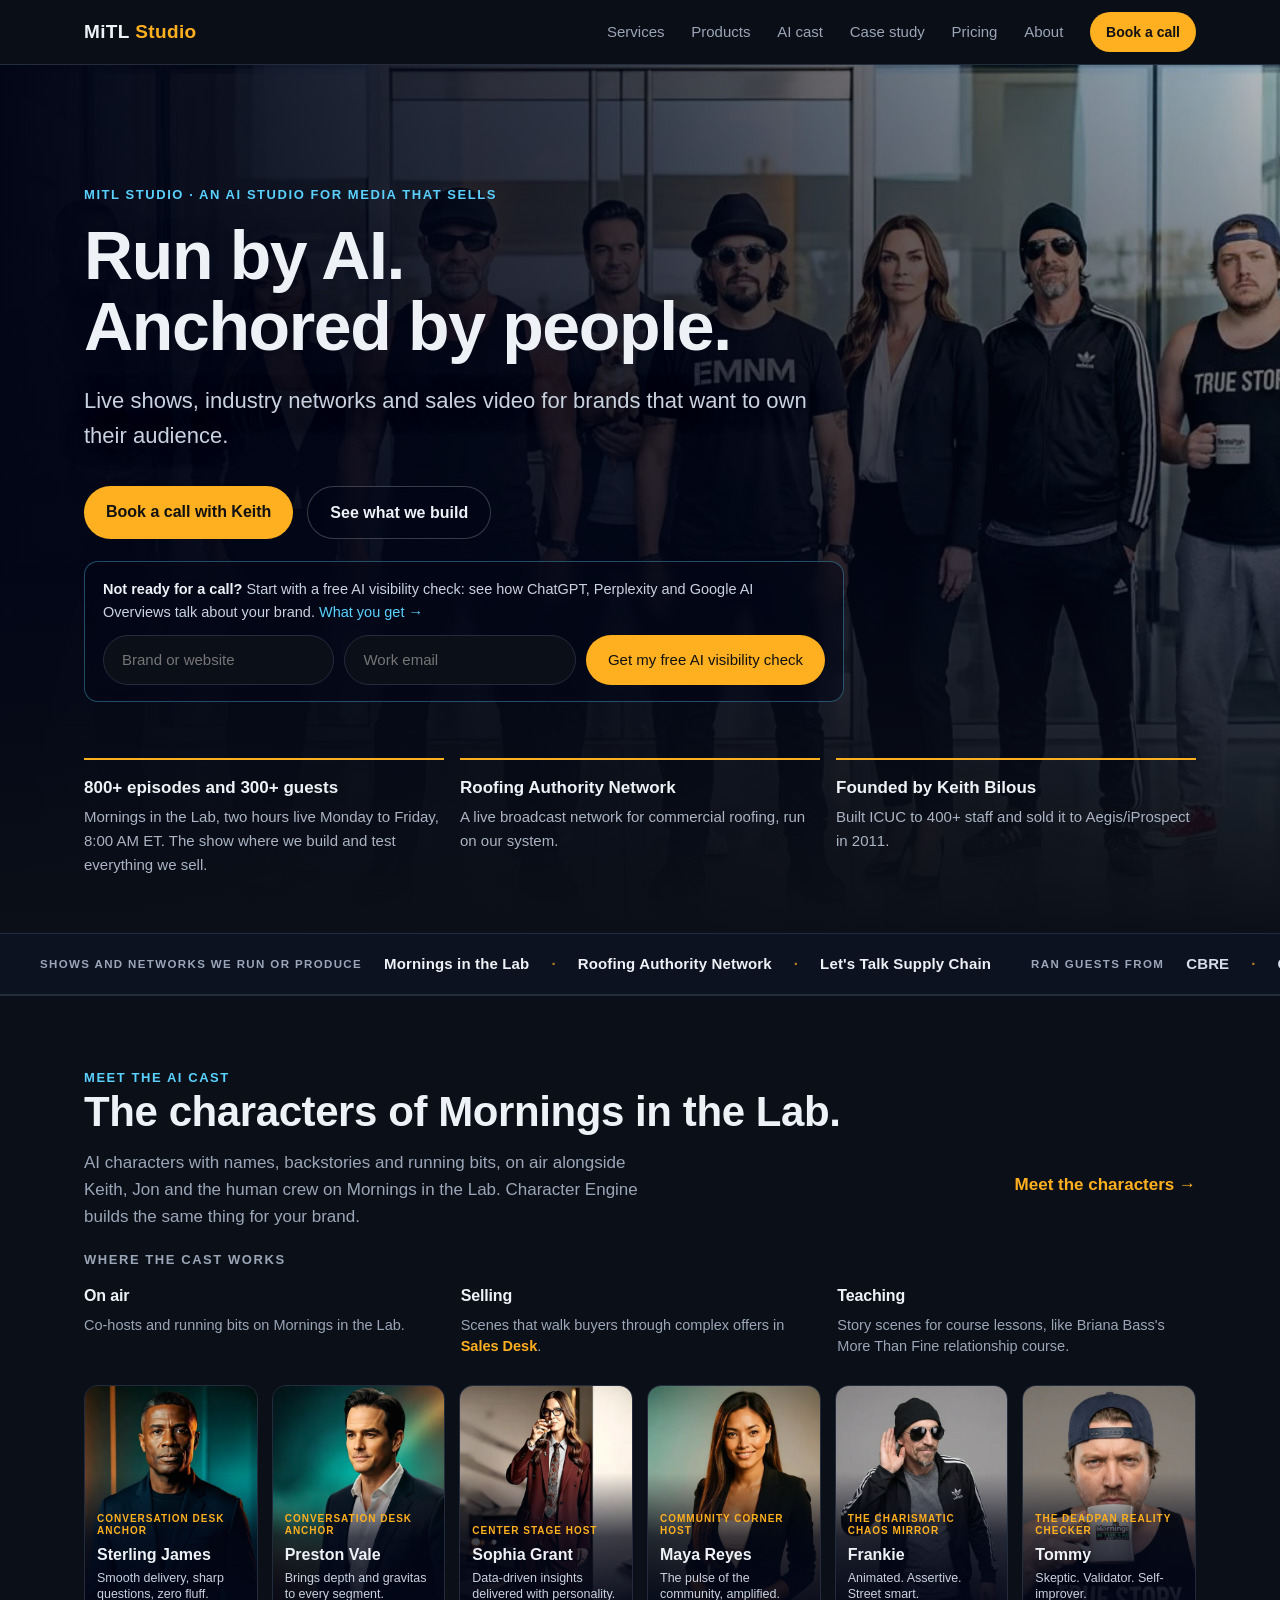
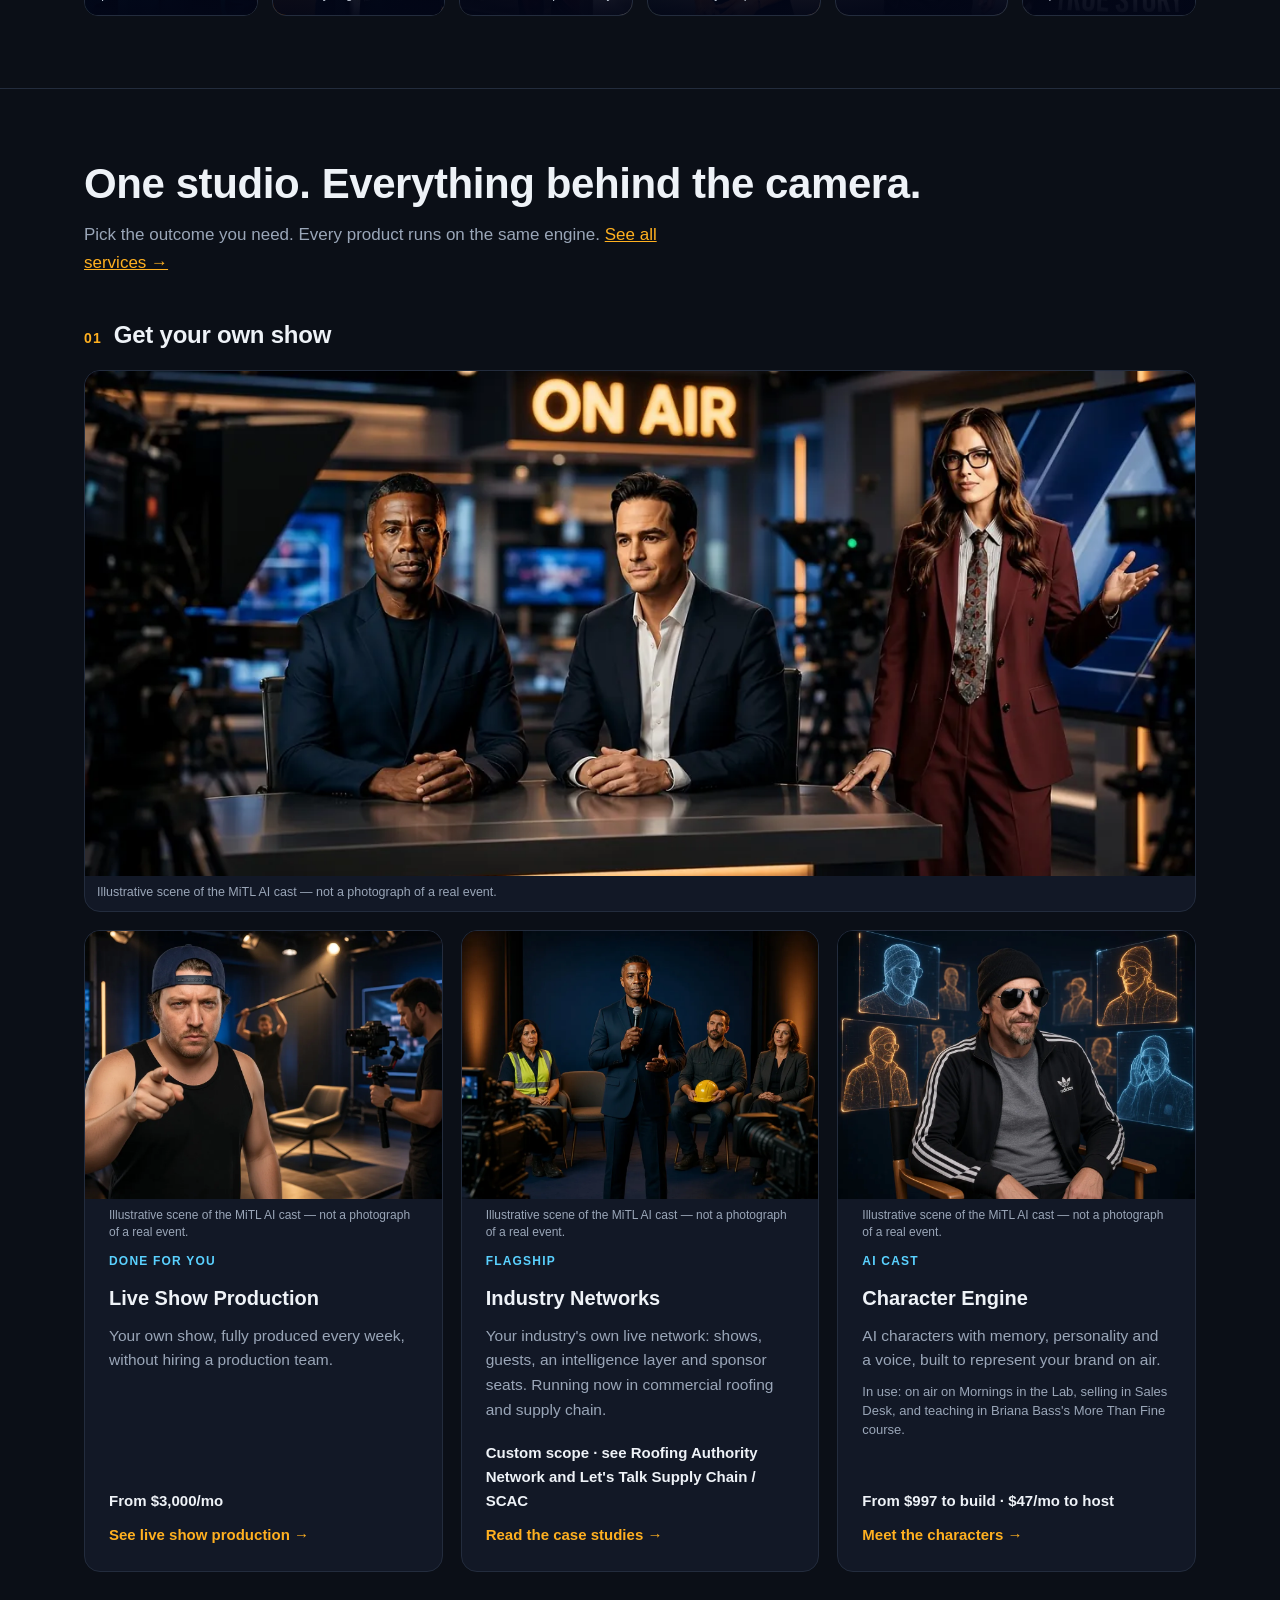
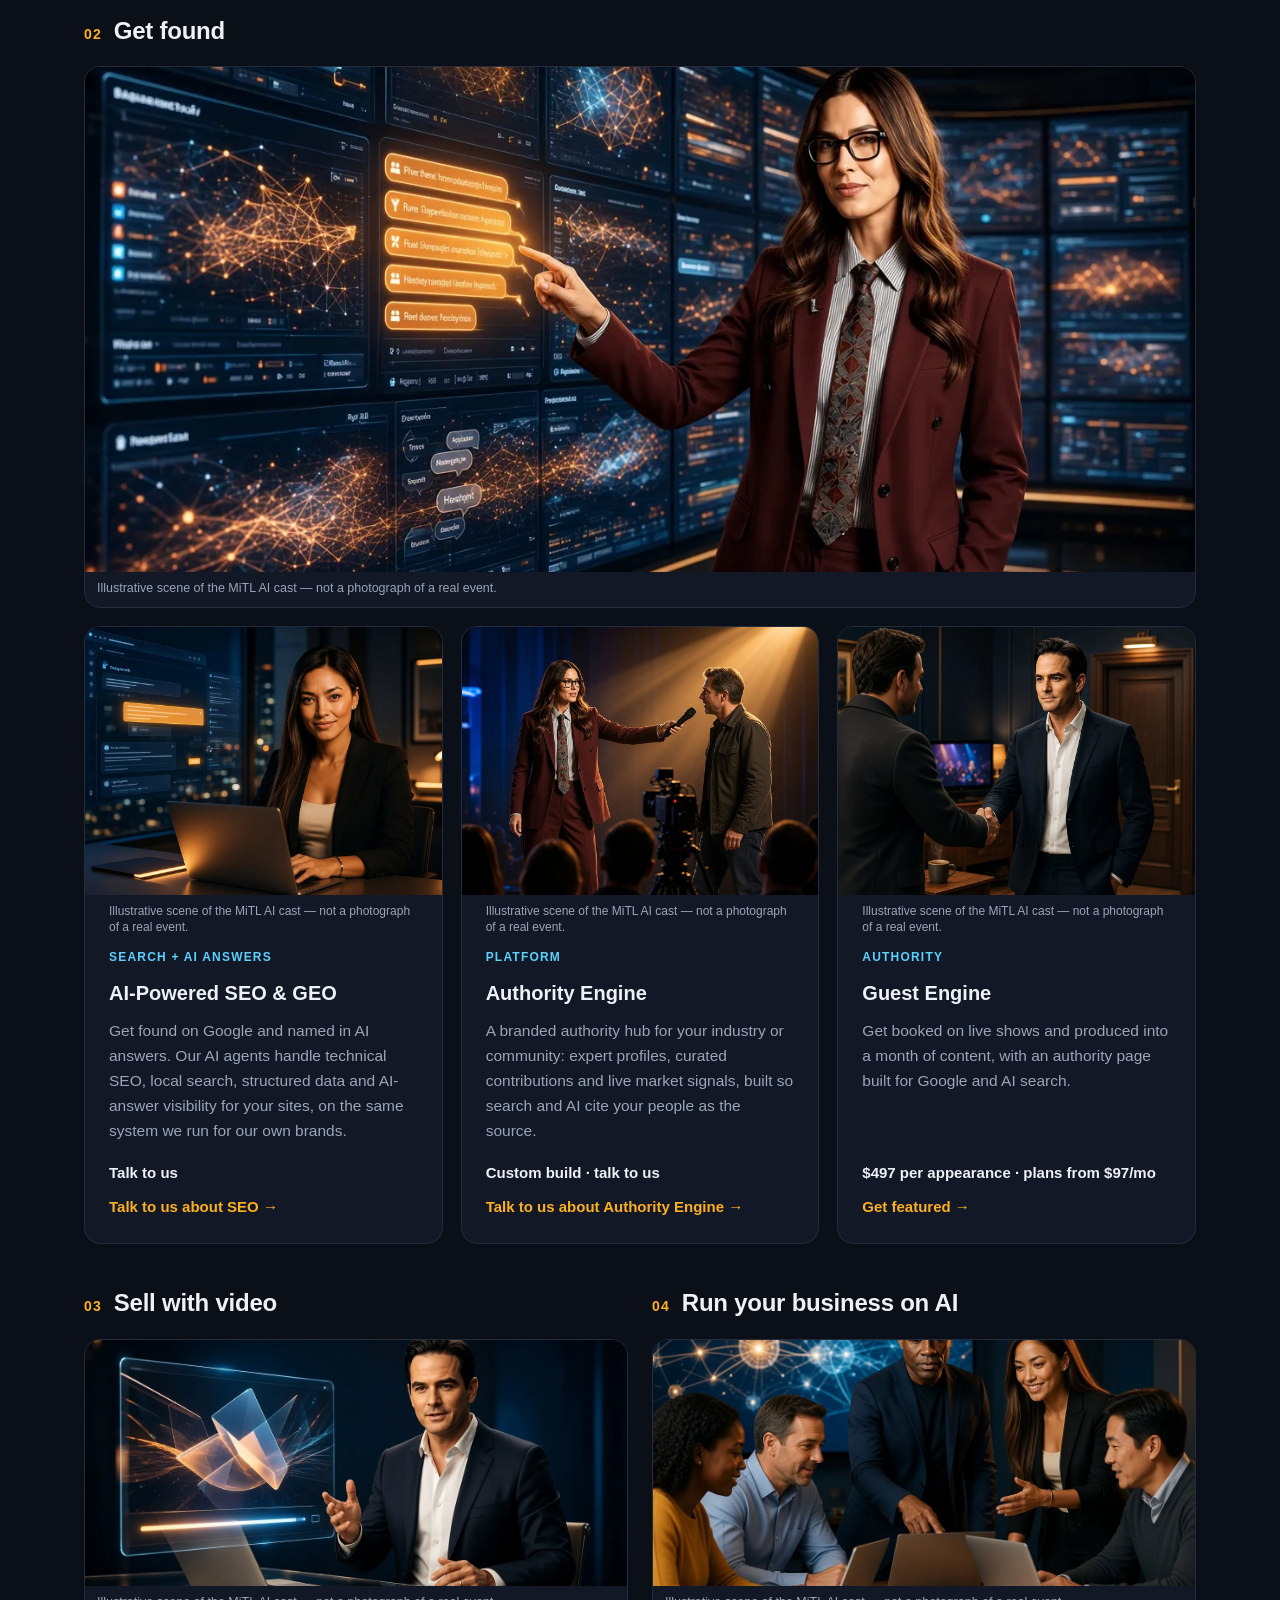
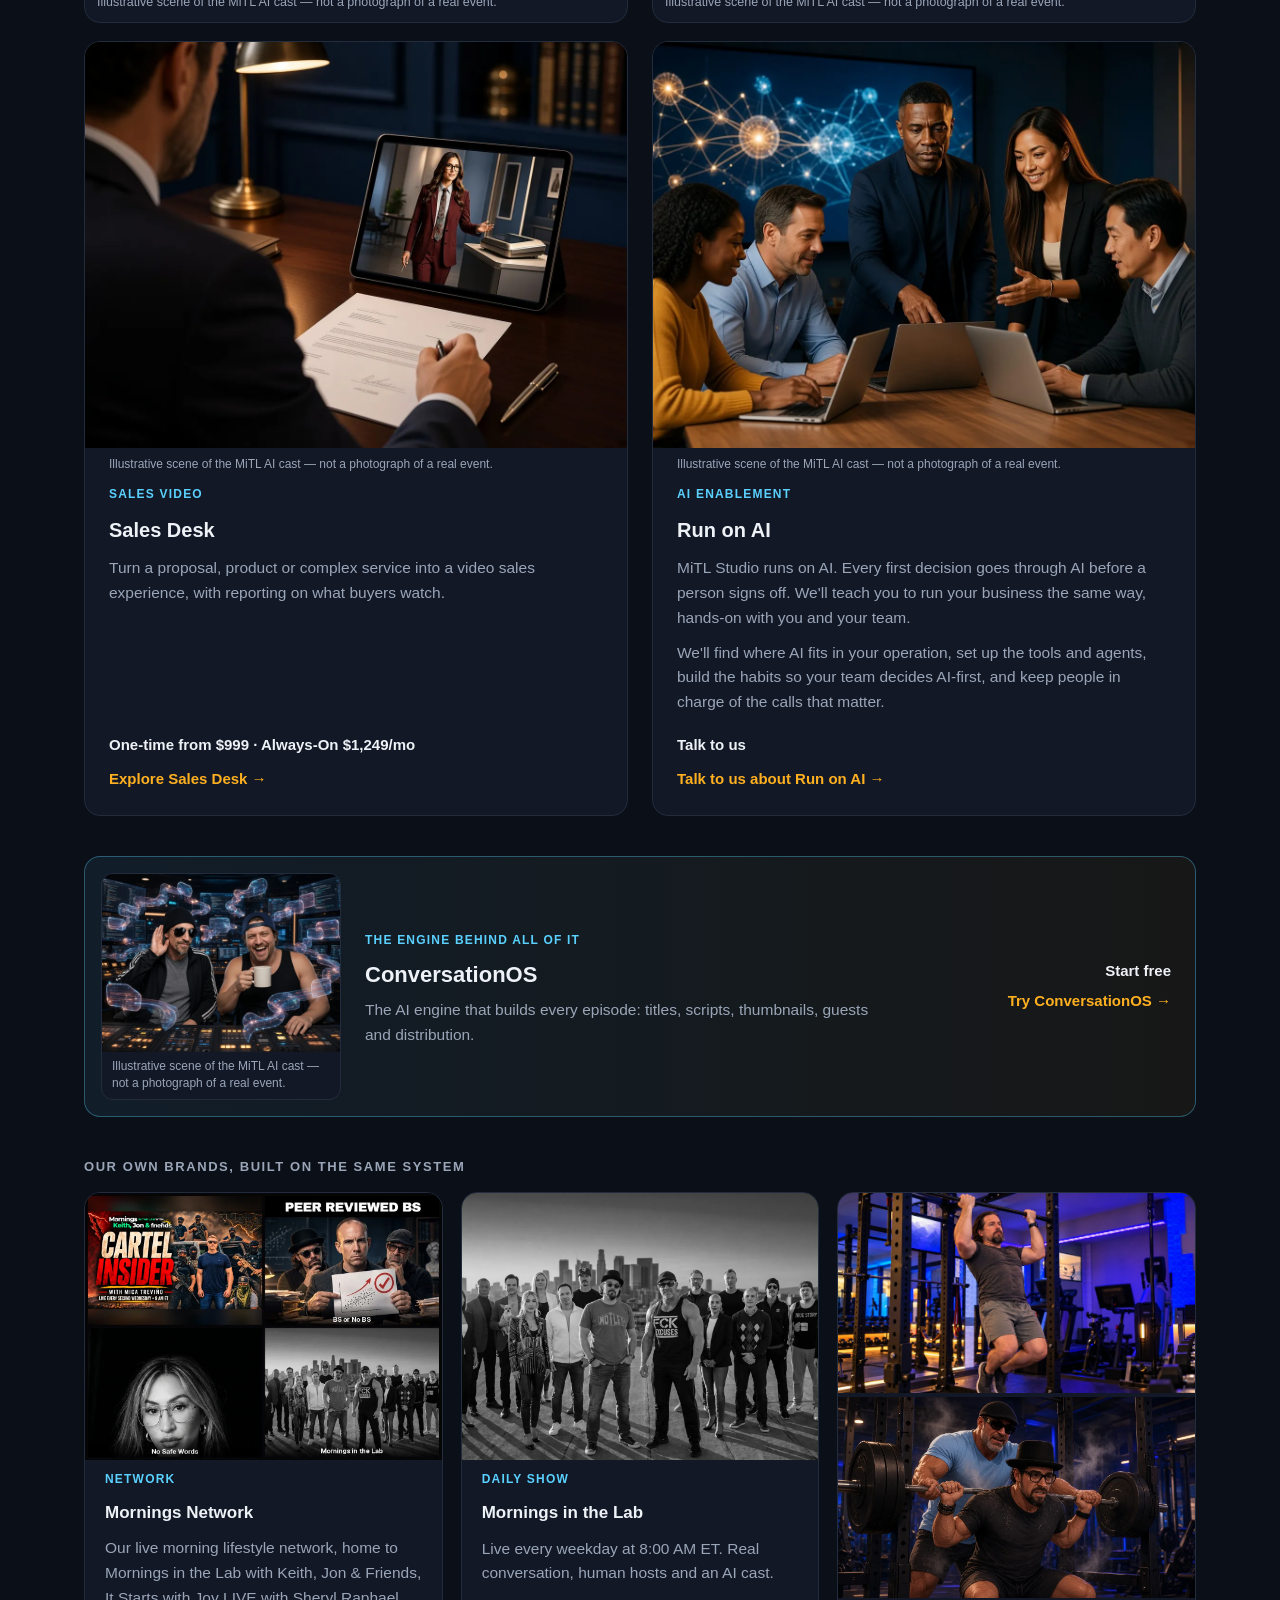
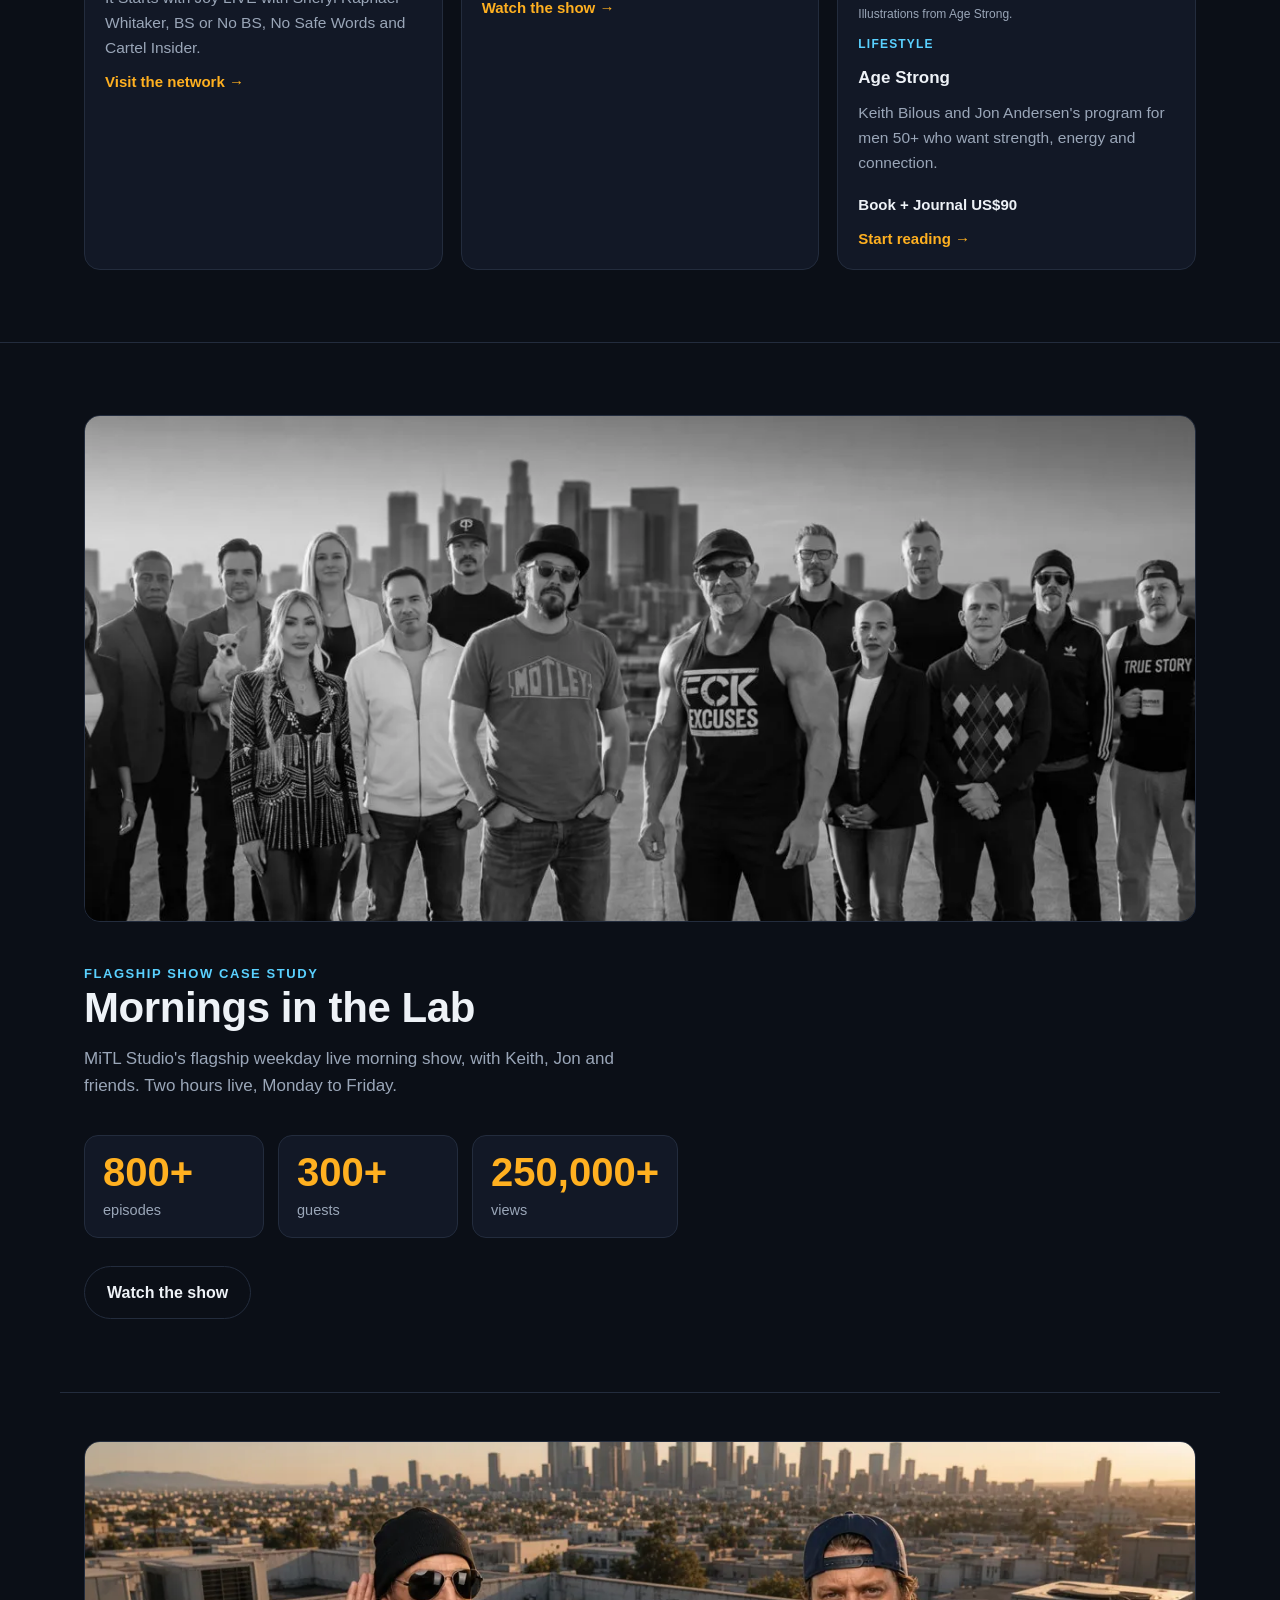
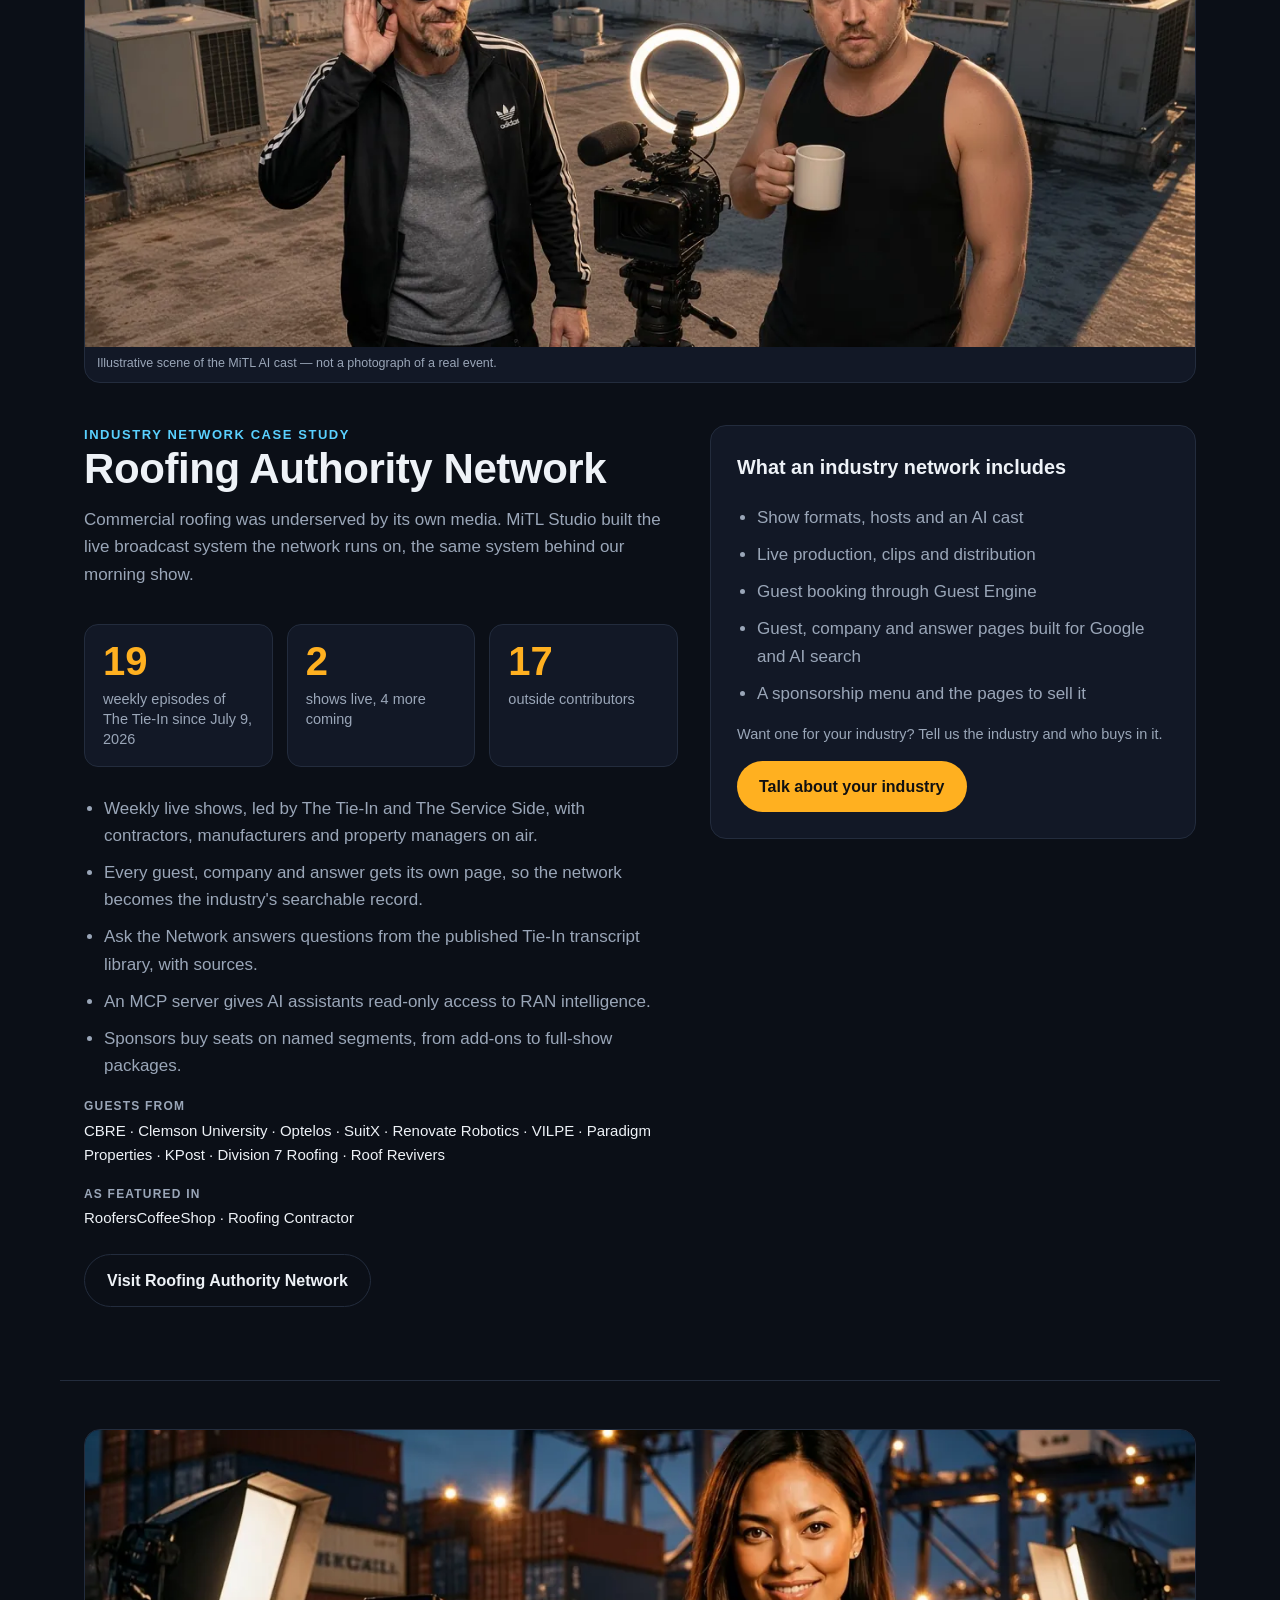
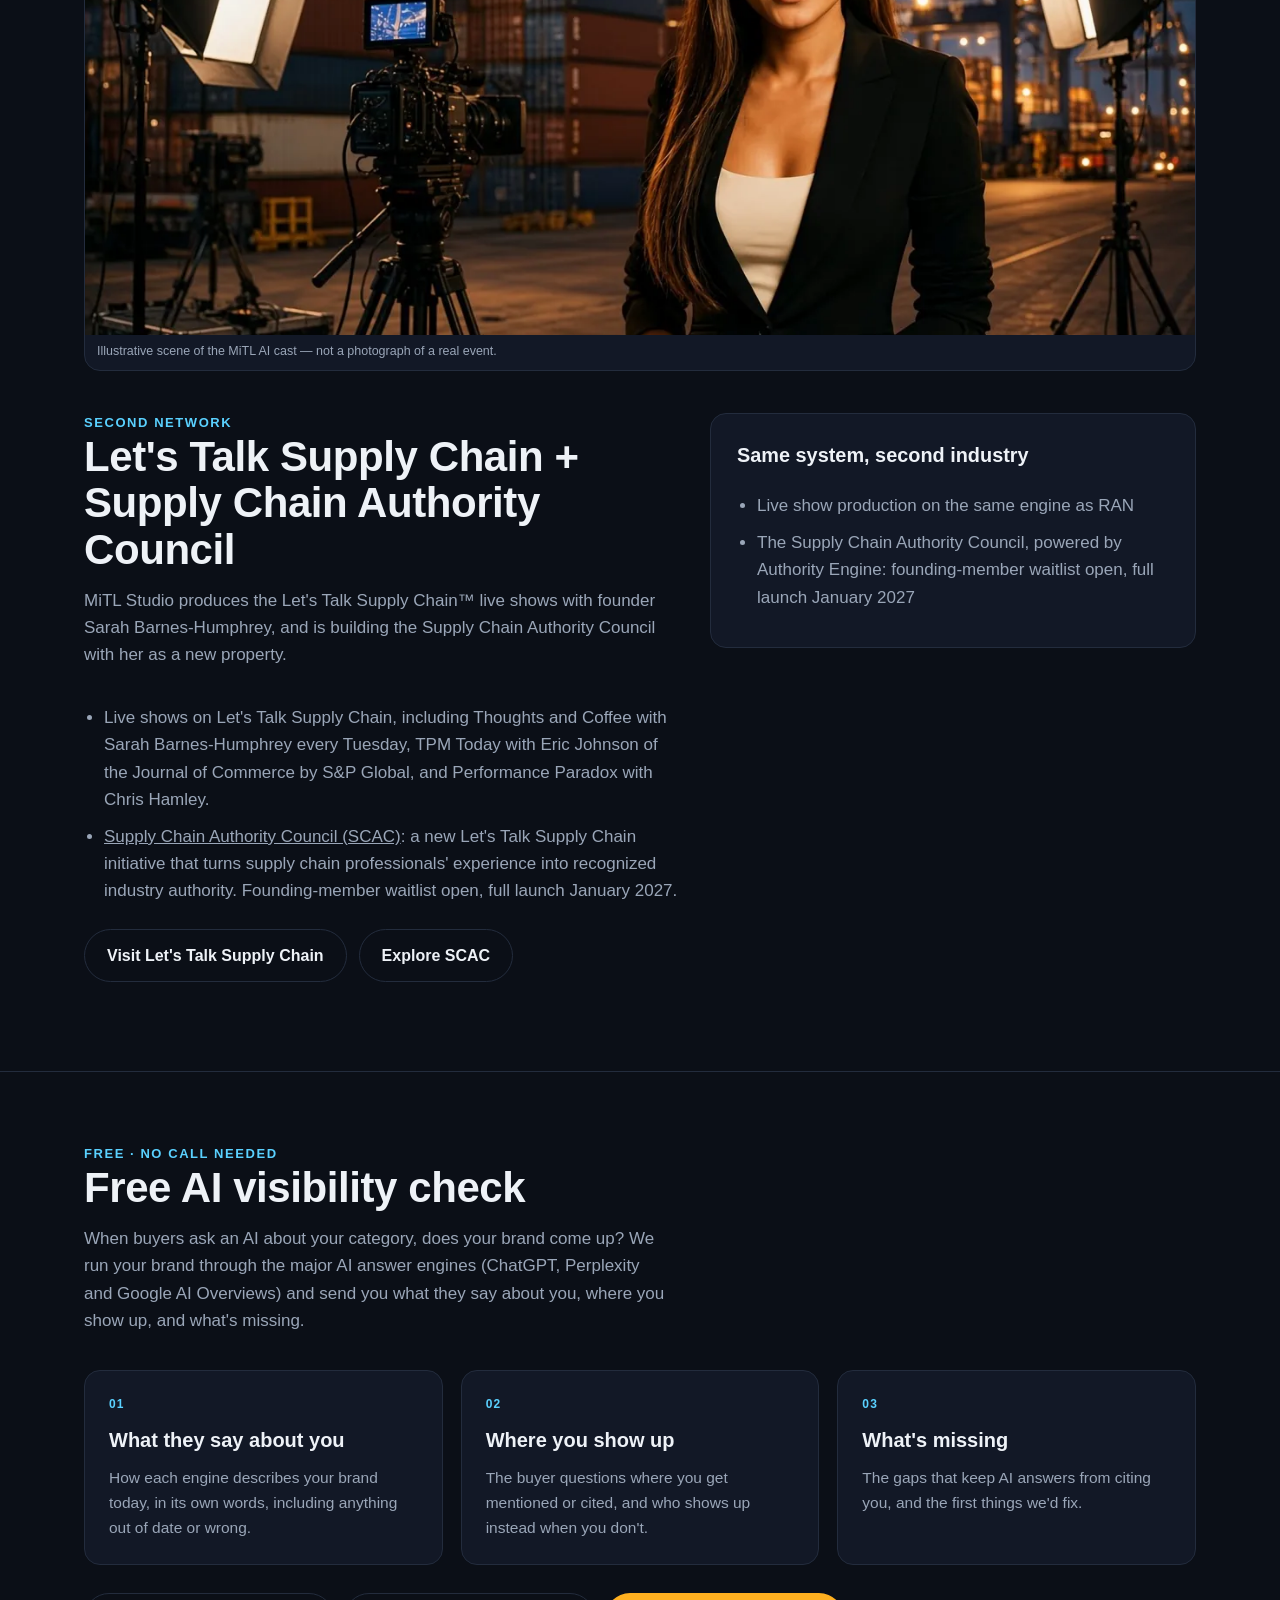
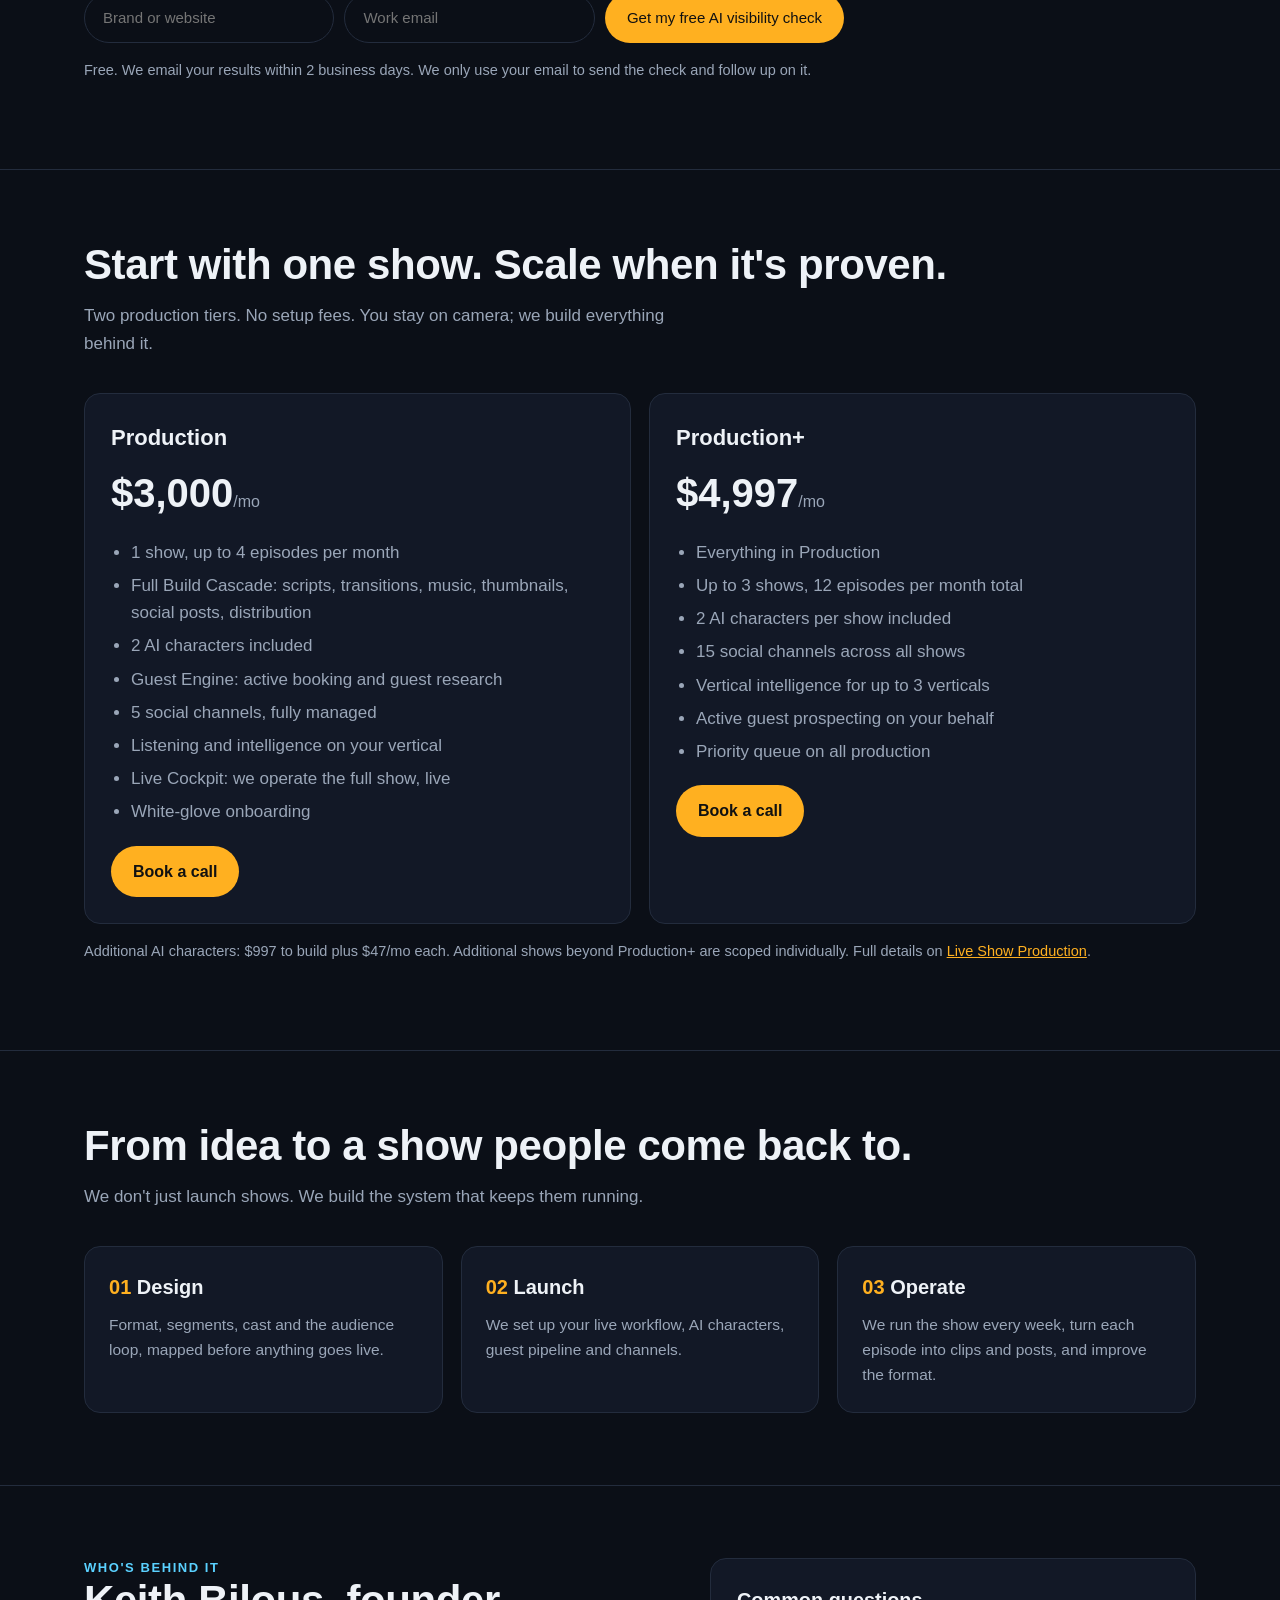
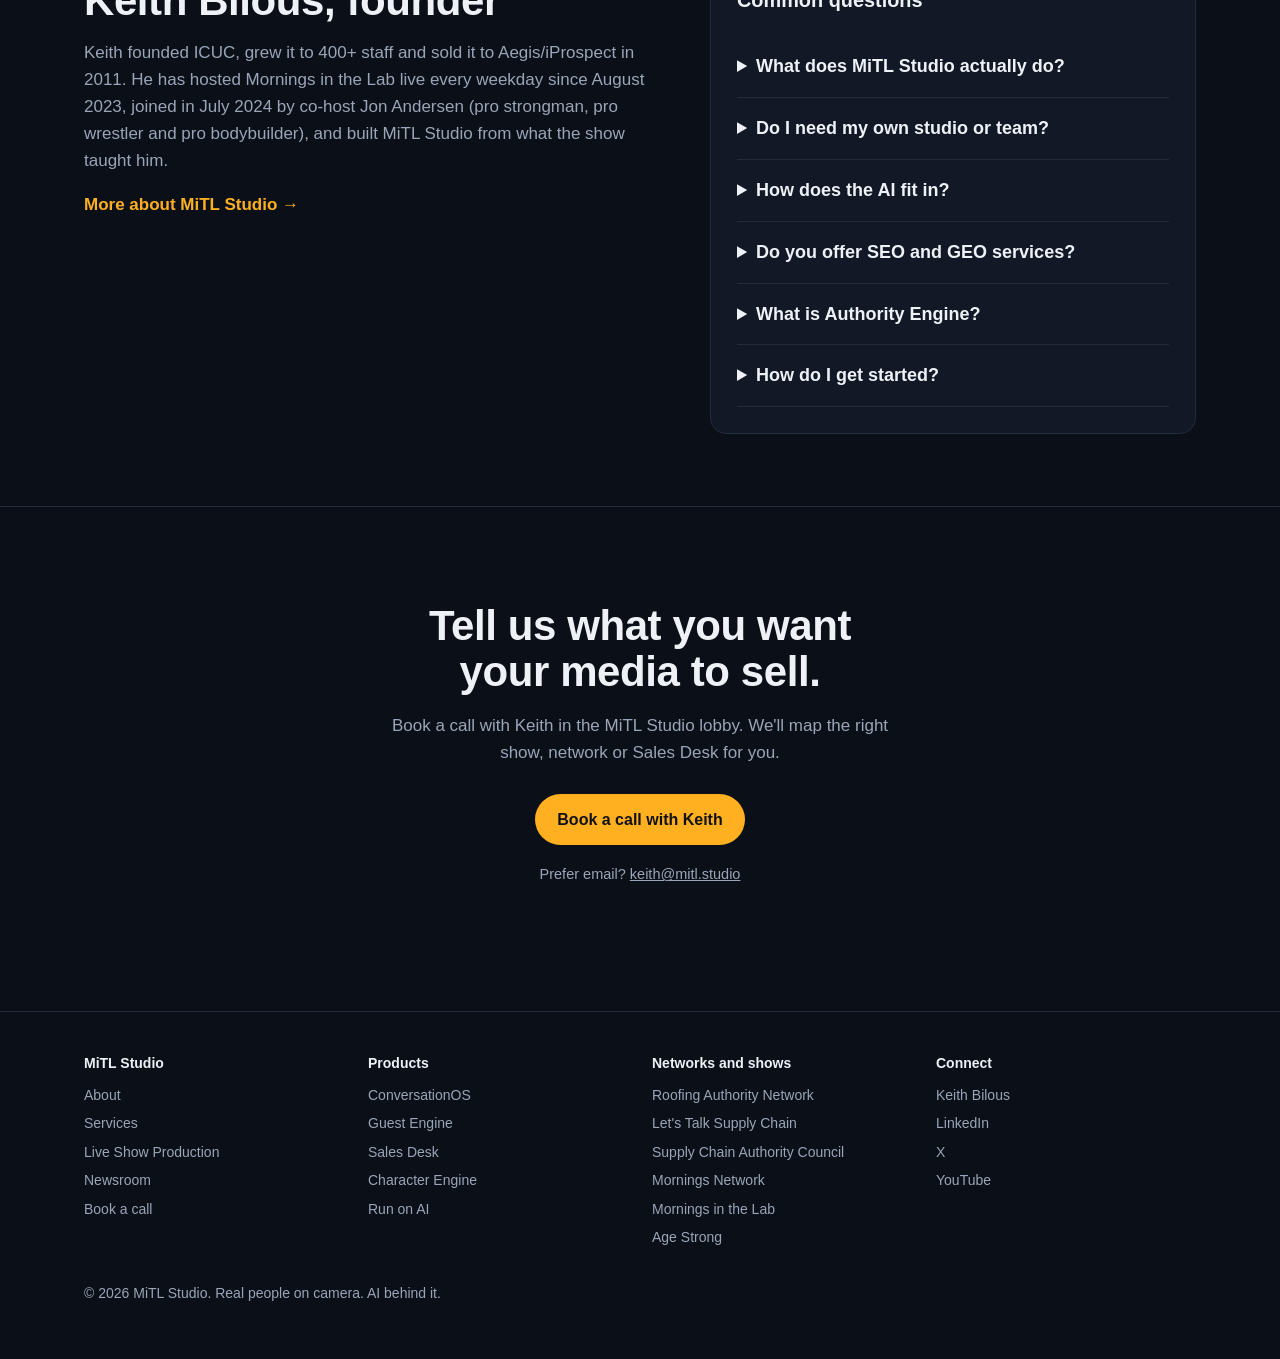
==== index.html @ 7f86dd5e "Jon Andersen approved credential note (bio, JSON-LD, llms.txt)" ====
<!DOCTYPE html>
<html lang="en">
<head>
<meta charset="utf-8">
<meta name="viewport" content="width=device-width, initial-scale=1">
<title>MiTL Studio | AI Studio for Live Shows, Industry Networks &amp; Sales Video</title>
<meta name="description" content="MiTL Studio builds and runs AI-powered live shows, industry networks, sales video and SEO/GEO. Real people on camera. AI handles production, guests and distribution.">
<link rel="canonical" href="https://mitl.studio/">
<meta name="robots" content="index, follow, max-image-preview:large">
<meta name="theme-color" content="#0b0f17">
<meta property="og:type" content="website">
<meta property="og:site_name" content="MiTL Studio">
<meta property="og:url" content="https://mitl.studio/">
<meta property="og:title" content="MiTL Studio | Run by AI. Anchored by people.">
<meta property="og:description" content="Live shows, industry networks and sales video for brands that want to own their audience. AI runs production; real people stay on camera.">
<meta property="og:image" content="https://mitl.studio/og-image.jpg">
<meta property="og:image:width" content="1200">
<meta property="og:image:height" content="630">
<meta property="og:image:type" content="image/jpeg">
<meta name="twitter:card" content="summary_large_image">
<meta name="twitter:site" content="@keithbilous">
<meta name="twitter:image" content="https://mitl.studio/og-image.jpg">
<meta name="twitter:image:alt" content="MiTL Studio: AI characters and real hosts as one crew">
<meta property="og:image:alt" content="MiTL Studio: AI characters and real hosts as one crew">
<meta property="og:locale" content="en_US">
<meta name="twitter:title" content="MiTL Studio | Run by AI. Anchored by people.">
<meta name="twitter:description" content="Live shows, industry networks and sales video for brands that want to own their audience.">
<link rel="icon" href="/favicon.ico" sizes="any">
<link rel="icon" type="image/png" sizes="32x32" href="/favicon-32x32.png">
<link rel="icon" type="image/png" sizes="16x16" href="/favicon-16x16.png">
<link rel="apple-touch-icon" sizes="180x180" href="/apple-touch-icon.png">
<link rel="alternate" type="text/plain" href="/llms.txt" title="llms.txt">
<script type="application/ld+json">
{
  "@context": "https://schema.org",
  "@graph": [
    {
      "@type": "Organization",
      "@id": "https://mitl.studio/#organization",
      "name": "MiTL Studio",
      "alternateName": [
        "Mornings in the Lab Studio",
        "MiTL"
      ],
      "url": "https://mitl.studio/",
      "logo": {
        "@type": "ImageObject",
        "url": "https://mitl.studio/apple-touch-icon.png",
        "width": 180,
        "height": 180
      },
      "description": "MiTL Studio is an AI studio that builds and runs live shows, industry media networks and video sales experiences. Human hosts stay on camera; AI handles production, guests and distribution.",
      "slogan": "Run by AI. Anchored by people.",
      "email": "keith@mitl.studio",
      "address": {
        "@type": "PostalAddress",
        "addressLocality": "Headingley",
        "addressRegion": "MB",
        "addressCountry": "CA"
      },
      "founder": {
        "@id": "https://keithbilous.com/#keith-bilous"
      },
      "contactPoint": {
        "@type": "ContactPoint",
        "contactType": "sales",
        "email": "keith@mitl.studio",
        "url": "https://ro.am/keith"
      },
      "knowsAbout": [
        "live show production",
        "video podcast production",
        "AI characters",
        "podcast guest booking",
        "industry media networks",
        "video sales experiences",
        "generative engine optimization",
        "supply chain media",
        "AI enablement"
      ],
      "sameAs": [
        "https://www.linkedin.com/company/mitl-studio",
        "https://www.youtube.com/@morningsinthelab"
      ],
      "subOrganization": [
        {
          "@type": "Organization",
          "@id": "https://www.roofingauthority.network/#organization",
          "name": "Roofing Authority Network",
          "url": "https://www.roofingauthority.network/"
        },
        {
          "@type": "Organization",
          "@id": "https://mornings.network/#organization",
          "name": "Mornings Network",
          "url": "https://mornings.network/"
        },
        {
          "@type": "Organization",
          "@id": "https://mornings.live/#organization",
          "name": "Mornings in the Lab",
          "url": "https://mornings.live/"
        },
        {
          "@type": "Organization",
          "@id": "https://agestrong.life/#organization",
          "name": "Age Strong",
          "url": "https://agestrong.life/"
        }
      ],
      "brand": [
        {
          "@type": "Brand",
          "name": "ConversationOS",
          "url": "https://conversationos.live/"
        },
        {
          "@type": "Brand",
          "name": "Guest Engine",
          "url": "https://guestengine.live/"
        },
        {
          "@type": "Brand",
          "name": "Sales Desk",
          "url": "https://salesdesk.video/"
        },
        {
          "@type": "Brand",
          "name": "Character Engine",
          "url": "https://characterengine.live/"
        },
        {
          "@type": "Brand",
          "name": "Authority Engine"
        },
        {
          "@type": "Brand",
          "name": "Supply Chain Authority Council",
          "alternateName": "SCAC",
          "description": "In development. A new Let's Talk Supply Chain initiative built with founder Sarah Barnes-Humphrey. Founding-member waitlist open; full launch January 2027.",
          "url": "https://letstalksupplychain.com/scac"
        }
      ],
      "makesOffer": [
        {
          "@type": "Offer",
          "name": "Production: one show, up to 4 episodes per month",
          "url": "https://mitl.studio/services/live-show-production",
          "priceSpecification": {
            "@type": "UnitPriceSpecification",
            "price": "3000",
            "priceCurrency": "USD",
            "unitText": "MONTH"
          }
        },
        {
          "@type": "Offer",
          "name": "Production+: up to 3 shows, 12 episodes per month",
          "url": "https://mitl.studio/services/live-show-production",
          "priceSpecification": {
            "@type": "UnitPriceSpecification",
            "price": "4997",
            "priceCurrency": "USD",
            "unitText": "MONTH"
          }
        },
        {
          "@type": "Offer",
          "name": "Guest Engine single appearance",
          "url": "https://guestengine.live/join/",
          "price": "497",
          "priceCurrency": "USD"
        },
        {
          "@type": "Offer",
          "name": "Sales Desk Always-On, one Sales Desk per month (12-month minimum)",
          "url": "https://salesdesk.video/",
          "priceSpecification": {
            "@type": "UnitPriceSpecification",
            "price": "1249",
            "priceCurrency": "USD",
            "unitText": "MONTH"
          }
        },
        {
          "@type": "Offer",
          "name": "AI-powered SEO and GEO",
          "url": "https://mitl.studio/#products",
          "itemOffered": {
            "@type": "Service",
            "name": "AI-Powered SEO & GEO",
            "serviceType": "Search engine optimization and generative engine optimization",
            "provider": {
              "@id": "https://mitl.studio/#organization"
            },
            "description": "AI agents handle technical SEO, local search, structured data and AI-answer visibility for client websites. Pricing set per engagement."
          }
        },
        {
          "@type": "Offer",
          "name": "Authority Engine",
          "url": "https://mitl.studio/#products",
          "itemOffered": {
            "@type": "Service",
            "name": "Authority Engine",
            "serviceType": "Industry authority platform",
            "provider": {
              "@id": "https://mitl.studio/#organization"
            },
            "description": "A custom-built branded authority hub for an industry or community: expert profiles, curated contributions and live market signals, connected to live shows and ConversationOS. Custom scope."
          }
        },
        {
          "@type": "Offer",
          "name": "Run on AI",
          "url": "https://mitl.studio/#run-on-ai",
          "itemOffered": {
            "@type": "Service",
            "name": "Run on AI",
            "alternateName": "AI enablement for business owners",
            "serviceType": "AI enablement",
            "provider": {
              "@id": "https://mitl.studio/#organization"
            },
            "description": "MiTL Studio runs on AI. Every first decision goes through AI before a person signs off. We teach business owners to run their business the same way, hands-on with them and their team: finding where AI fits in the operation, setting up the tools and agents, building the habits so the team decides AI-first, and keeping people in charge of the calls that matter. Pricing set per engagement."
          }
        }
      ],
      "subjectOf": [
        {
          "@id": "https://mitl.studio/#lets-talk-supply-chain-live"
        }
      ],
      "image": "https://mitl.studio/og-image.jpg"
    },
    {
      "@type": "Person",
      "@id": "https://keithbilous.com/#keith-bilous",
      "name": "Keith Bilous",
      "url": "https://keithbilous.com",
      "jobTitle": "Founder",
      "worksFor": {
        "@id": "https://mitl.studio/#organization"
      },
      "description": "Founder of MiTL Studio and host of Mornings in the Lab. Founded ICUC, grew it to 400+ staff and sold it to Aegis/iProspect in 2011.",
      "sameAs": [
        "https://www.linkedin.com/in/keithbilous",
        "https://x.com/keithbilous",
        "https://www.youtube.com/@morningsinthelab",
        "https://www.instagram.com/keithbilous",
        "https://www.threads.com/@keithbilous",
        "https://keithbilous.substack.com"
      ],
      "knows": {
        "@id": "https://mitl.studio/#jon-andersen"
      }
    },
    {
      "@type": "WebSite",
      "@id": "https://mitl.studio/#website",
      "url": "https://mitl.studio/",
      "name": "MiTL Studio",
      "publisher": {
        "@id": "https://mitl.studio/#organization"
      },
      "inLanguage": "en"
    },
    {
      "@type": "CreativeWorkSeries",
      "@id": "https://mitl.studio/#lets-talk-supply-chain-live",
      "name": "Let's Talk Supply Chain live shows",
      "url": "https://letstalksupplychain.com/",
      "description": "Live supply chain shows on Let's Talk Supply Chain, including Thoughts and Coffee, TPM Today and Performance Paradox, produced by MiTL Studio.",
      "producer": {
        "@id": "https://mitl.studio/#organization"
      },
      "publisher": {
        "@type": "Organization",
        "name": "Let's Talk Supply Chain",
        "url": "https://letstalksupplychain.com/",
        "founder": {
          "@type": "Person",
          "name": "Sarah Barnes-Humphrey"
        }
      }
    },
    {
      "@type": "Person",
      "@id": "https://mitl.studio/#jon-andersen",
      "name": "Jon Andersen",
      "description": "Former pro strongman, pro wrestler and pro bodybuilder; World's Strongest Man competitor and world-champion powerlifter; co-host of Mornings in the Lab since July 2024 and co-founder of Age Strong.",
      "url": "https://agestrong.life/"
    },
    {
      "@type": "WebPage",
      "@id": "https://mitl.studio/#webpage",
      "url": "https://mitl.studio/",
      "name": "MiTL Studio | AI Studio for Live Shows, Industry Networks & Sales Video",
      "isPartOf": {
        "@id": "https://mitl.studio/#website"
      },
      "about": {
        "@id": "https://mitl.studio/#organization"
      },
      "primaryImageOfPage": {
        "@type": "ImageObject",
        "url": "https://mitl.studio/og-image.jpg",
        "width": 1200,
        "height": 630
      },
      "inLanguage": "en",
      "mentions": {
        "@id": "https://salesdesk.video/examples/video-proposal#video"
      }
    },
    {
      "@type": "CreativeWork",
      "@id": "https://mitl.studio/#case-study-mornings-in-the-lab",
      "name": "Mornings in the Lab",
      "url": "https://mitl.studio/#mornings-in-the-lab-case-study",
      "isPartOf": { "@id": "https://mitl.studio/#webpage" },
      "about": { "@id": "https://mornings.live/#organization" },
      "description": "Mornings in the Lab is MiTL Studio's flagship weekday live morning show: 800+ episodes, 300+ guests, and 250,000+ views."
    },
    {
      "@type": "FAQPage",
      "@id": "https://mitl.studio/#faq",
      "isPartOf": {
        "@id": "https://mitl.studio/#webpage"
      },
      "mainEntity": [
        {
          "@type": "Question",
          "name": "What does MiTL Studio actually do?",
          "acceptedAnswer": {
            "@type": "Answer",
            "text": "We build and run media that sells: live shows, industry networks, video sales experiences and the AI tools behind them. Real people stay on camera; AI handles production, guest booking and distribution."
          }
        },
        {
          "@type": "Question",
          "name": "Do I need my own studio or team?",
          "acceptedAnswer": {
            "@type": "Answer",
            "text": "No. You show up and talk. We handle production, guests, clips and publishing."
          }
        },
        {
          "@type": "Question",
          "name": "How does the AI fit in?",
          "acceptedAnswer": {
            "@type": "Answer",
            "text": "AI characters appear on air as part of the cast, and our engine prepares episodes, books and preps guests, and turns each show into clips and posts. People make the calls on taste and timing."
          }
        },
        {
          "@type": "Question",
          "name": "Do you offer SEO and GEO services?",
          "acceptedAnswer": {
            "@type": "Answer",
            "text": "Yes. Our AI agents run technical SEO, local search, structured data and AI-answer (GEO) work for client sites and for our own brands. Scope depends on how many sites and markets you have, so pricing is set on a call."
          }
        },
        {
          "@type": "Question",
          "name": "What is Authority Engine?",
          "acceptedAnswer": {
            "@type": "Answer",
            "text": "Authority Engine is a custom platform we build for an industry or community: a branded hub with expert profiles, curated contributions and live market signals, connected to our live shows and ConversationOS. Each build is scoped with the partner."
          }
        },
        {
          "@type": "Question",
          "name": "How do I get started?",
          "acceptedAnswer": {
            "@type": "Answer",
            "text": "Book a call with Keith. We'll pick the right starting point, whether that's one show, a Sales Desk or a guest appearance."
          }
        }
      ]
    },
    {
      "@type": "VideoObject",
      "@id": "https://salesdesk.video/examples/video-proposal#video",
      "name": "From a complex offer to a clear video proposal",
      "description": "A sample conversation shows how a proposal becomes a buyer-specific story, a finished sales video and a branded page with a clear next step.",
      "url": "https://salesdesk.video/examples/video-proposal",
      "mainEntityOfPage": "https://salesdesk.video/examples/video-proposal",
      "contentUrl": "https://salesdesk.video/assets/sales-desk-hero.web.mp4",
      "thumbnailUrl": "https://salesdesk.video/assets/sales-desk-hero-poster.jpg",
      "uploadDate": "2026-09-18T00:00:00-05:00",
      "duration": "PT48.469S",
      "inLanguage": "en",
      "publisher": {
        "@type": "Organization",
        "@id": "https://mitl.studio/#organization"
      },
      "transcript": "Your product makes sense to you, but does your buyer see why they need it? I can understand the features and still wonder what changes for my team. Let me explain the real impact. That is where Sales Desk begins. Bring the proposal, brief, or draft you already have. We shape it into a buyer-specific story. Here's the finished video on one branded page and a clear next step, so I do not have to assemble the value for myself. Exactly. Your product or service explained through video commercials. We create custom solutions tailored to your needs. You bring the source. Sales Desk makes the value visible. The landing page is the product. Your complex offering becomes a clear story, and the buyer always knows what to do next. This is Sales Desk from MiTL Studio."
    }
  ]
}
</script>
<style>
:root{--bg:#0b0f17;--panel:#121826;--line:#232c3d;--text:#eef2f7;--muted:#9aa6b8;--accent:#ffb020;--accent2:#5ad1ff;--radius:16px}
*{box-sizing:border-box}html{scroll-behavior:smooth}
body{margin:0;background:var(--bg);color:var(--text);font:17px/1.6 -apple-system,BlinkMacSystemFont,"Segoe UI",Inter,Roboto,Helvetica,Arial,sans-serif;-webkit-font-smoothing:antialiased}
a{color:inherit}
.wrap{max-width:1160px;margin:0 auto;padding:0 24px}
header.top{position:sticky;top:0;z-index:10;background:rgba(11,15,23,.85);backdrop-filter:blur(10px);border-bottom:1px solid var(--line)}
header.top .wrap{display:flex;align-items:center;justify-content:space-between;height:64px;gap:16px}
.logo{font-weight:800;letter-spacing:.02em;text-decoration:none;font-size:19px}.logo span{color:var(--accent)}
nav a{color:var(--muted);text-decoration:none;margin-left:22px;font-size:15px}nav a:hover{color:var(--text)}
.btn{display:inline-block;background:var(--accent);color:#111;font-weight:700;text-decoration:none;padding:13px 22px;border-radius:999px;font-size:16px}
.btn.ghost{background:transparent;color:var(--text);border:1px solid var(--line)}
.btn.sm{padding:9px 16px;font-size:14px}
.hero{position:relative;overflow:hidden;background:#020617;border-top:0;padding:0;min-height:min(calc(100vh - 64px),900px);display:flex;align-items:flex-end}
.hero-media{position:absolute;inset:0;z-index:0;pointer-events:none;user-select:none}
.hero-media picture,.hero-media img{position:absolute;inset:0;width:100%;height:100%}
.hero-media img{object-fit:cover;object-position:57% center;filter:brightness(.78) contrast(1.08) saturate(.88)}
.hero-fade-x{position:absolute;inset:0;background:linear-gradient(to right,#020617 0%,rgba(2,6,23,.72) 46%,rgba(2,6,23,.05) 100%)}
.hero-fade-y{position:absolute;inset:0;background:linear-gradient(to top,var(--bg) 0%,rgba(2,6,23,.58) 42%,rgba(2,6,23,.02) 100%)}
.hero-content{position:relative;z-index:2;padding-top:120px;padding-bottom:56px;width:100%}
.hero h1,.hero .lede{text-shadow:0 2px 24px rgba(2,6,23,.6)}
.hero .lede{color:#c9d2df}
.hero .btn.ghost{background:rgba(2,6,23,.45);backdrop-filter:blur(6px);border-color:rgba(255,255,255,.22)}
.hero .proof div{color:#aab4c4}
.eyebrow{color:var(--accent2);font-weight:700;text-transform:uppercase;letter-spacing:.12em;font-size:13px}
h1{font-size:clamp(38px,6vw,68px);line-height:1.04;margin:14px 0 22px;letter-spacing:-.02em;max-width:18ch}
.lede{font-size:clamp(18px,2.2vw,22px);color:var(--muted);max-width:60ch;margin:0 0 32px}
.cta-row{display:flex;gap:14px;flex-wrap:wrap}
.proof{display:grid;grid-template-columns:repeat(3,1fr);gap:16px;margin-top:56px}
.proof div{border-top:2px solid var(--accent);padding-top:14px;color:var(--muted);font-size:15px}.proof b{display:block;color:var(--text);font-size:17px;margin-bottom:4px}
section{padding:72px 0;border-top:1px solid var(--line)}
h2{font-size:clamp(28px,4vw,42px);line-height:1.1;margin:0 0 14px;letter-spacing:-.01em}
.sub{color:var(--muted);max-width:62ch;margin:0 0 36px}
.grid{display:grid;grid-template-columns:repeat(3,1fr);gap:18px}
.card{background:var(--panel);border:1px solid var(--line);border-radius:var(--radius);padding:24px;display:flex;flex-direction:column;gap:10px}
.card h3{margin:0;font-size:20px}.card .tag{font-size:12px;text-transform:uppercase;letter-spacing:.1em;color:var(--accent2);font-weight:700}
.card p{margin:0;color:var(--muted);font-size:15.5px}.card .price{color:var(--text);font-weight:700;font-size:15px;margin-top:auto;padding-top:8px}
.card a.more{color:var(--accent);font-weight:700;text-decoration:none;font-size:15px}
.card p.inuse{font-size:13px;line-height:1.45;color:var(--muted)}
.card.has-visual{padding:0 0 24px;overflow:hidden;height:100%}
.card.has-visual > :not(.card-visual){margin-left:24px;margin-right:24px}
.card-visual{margin:0;border:0;border-radius:0;background:transparent}
.card-visual picture{display:block;width:100%}
.card-visual img{display:block;width:100%;height:auto;aspect-ratio:4/3;object-fit:cover;object-position:center 40%;background:var(--panel)}
.card-visual.wide img{aspect-ratio:16/9;object-position:center 30%}
.card-visual figcaption{margin:0;padding:8px 24px 2px;color:var(--muted);font-size:12px;line-height:1.4}
.brand-pair-frames{display:grid;grid-template-columns:1fr;gap:4px}
.brand-pair-frames picture,.brand-pair-frames img{display:block;width:100%}
.group-label{color:var(--muted);text-transform:uppercase;letter-spacing:.12em;font-size:13px;margin:40px 0 14px;font-weight:700}
.case{display:grid;grid-template-columns:1.1fr .9fr;gap:32px;align-items:start}
.case ul{margin:0;padding-left:20px;color:var(--muted)}.case li{margin-bottom:10px}
.panel{background:var(--panel);border:1px solid var(--line);border-radius:var(--radius);padding:26px}
.tiers{display:grid;grid-template-columns:1fr 1fr;gap:18px}
.tier h3{margin:0 0 4px;font-size:22px}.tier .amt{font-size:40px;font-weight:800;margin:6px 0}.tier .amt small{font-size:16px;color:var(--muted);font-weight:500}
.tier ul{padding-left:20px;color:var(--muted);margin:14px 0 20px}.tier li{margin-bottom:6px}
.note{color:var(--muted);font-size:14.5px;margin-top:16px}
.steps{display:grid;grid-template-columns:repeat(3,1fr);gap:18px;counter-reset:s}
.steps .card h3:before{counter-increment:s;content:"0" counter(s) "  ";color:var(--accent)}
details{border-bottom:1px solid var(--line);padding:16px 0}summary{cursor:pointer;font-weight:700;font-size:18px}details p{color:var(--muted);margin:10px 0 0}
.final{text-align:center;padding:96px 0}.final h2{max-width:20ch;margin:0 auto 16px}.final p{color:var(--muted);margin:0 auto 28px;max-width:56ch}
footer{border-top:1px solid var(--line);padding:40px 0;color:var(--muted);font-size:14px}
footer .cols{display:grid;grid-template-columns:repeat(4,1fr);gap:24px}footer h4{color:var(--text);margin:0 0 10px;font-size:14px}
footer a{display:block;color:var(--muted);text-decoration:none;margin-bottom:6px}footer a:hover{color:var(--text)}
.stats{display:grid;grid-template-columns:repeat(3,1fr);gap:14px;margin:0 0 28px}
.stats div{border:1px solid var(--line);border-radius:14px;padding:16px 18px;background:var(--panel)}
.stats b{display:block;font-size:40px;line-height:1;font-weight:800;color:var(--accent);margin-bottom:8px}
.stats span{color:var(--muted);font-size:14.5px;line-height:1.4;display:block}
.proofline{color:var(--text);font-size:15px;margin:18px 0 0;line-height:1.6}.proofline span{display:block;color:var(--muted);text-transform:uppercase;letter-spacing:.1em;font-size:12px;font-weight:700;margin-bottom:2px}
@media (max-width:600px){.stats{grid-template-columns:1fr}.stats div{display:flex;align-items:center;gap:14px}.stats b{margin:0;font-size:32px;min-width:48px}}
.case2{margin-top:56px;padding-top:48px;border-top:1px solid var(--line)}
.outcome{margin-top:40px}.outcome-head{display:flex;align-items:baseline;gap:12px;margin-bottom:16px}
.outcome-head h3{margin:0;font-size:24px;letter-spacing:-.01em}.outcome-head .num{color:var(--accent);font-weight:800;font-size:14px;letter-spacing:.08em}
.engine-band{margin-top:40px;display:flex;justify-content:space-between;align-items:center;gap:24px;padding:16px 24px 16px 16px;border-radius:var(--radius);border:1px solid rgba(90,209,255,.35);background:linear-gradient(90deg,rgba(90,209,255,.08),rgba(255,176,32,.05))}
.engine-band h3{margin:4px 0 6px;font-size:22px}.engine-band p{margin:0;color:var(--muted);font-size:15.5px;max-width:60ch}
.engine-band .tag{font-size:12px;text-transform:uppercase;letter-spacing:.1em;color:var(--accent2);font-weight:700}
.engine-band .price{font-weight:700;font-size:15px;margin-bottom:4px}.engine-band a.more{color:var(--accent);font-weight:700;text-decoration:none;font-size:15px;white-space:nowrap}
.engine-cta{text-align:right;flex-shrink:0}
.engine-visual{flex:0 0 240px;margin:0;border:1px solid var(--line);border-radius:12px;overflow:hidden;background:var(--panel)}
.engine-visual picture{display:block;width:100%}
.engine-visual img{display:block;width:100%;height:auto;aspect-ratio:4/3;object-fit:cover;object-position:center 40%}
.engine-visual figcaption{margin:0;padding:6px 10px 8px;color:var(--muted);font-size:12px;line-height:1.35}
.engine-copy{flex:1;min-width:0}
.outcome.single .card{grid-column:span 2}@media (max-width:600px){.outcome.single .card{grid-column:auto}}
.outcome-pair{display:grid;grid-template-columns:1fr 1fr;gap:24px;margin-top:40px;align-items:stretch}
.outcome-pair .outcome{margin-top:0;display:flex;flex-direction:column}
.outcome-pair .grid{grid-template-columns:1fr;flex:1}
.outcome-pair .card{height:100%}
@media (max-width:900px){.outcome-pair{grid-template-columns:1fr}}
.grid.own{align-items:start}.grid.own .card{background:transparent;padding:18px 20px}.grid.own .card h3{font-size:17px}
.grid.own .card.has-visual{background:var(--panel);border:1px solid var(--line);padding:0 0 18px;overflow:hidden}
.grid.own .card.has-visual > :not(.card-visual){margin-left:20px;margin-right:20px}
.grid.own .card-visual figcaption{padding-left:20px;padding-right:20px}
.cast-head{display:flex;justify-content:space-between;align-items:flex-end;gap:24px}.cast-head .sub{margin-bottom:0}
.cast-works{margin:20px 0 28px}
.cast-works > h3{margin:0 0 12px;font-size:13px;text-transform:uppercase;letter-spacing:.12em;color:var(--muted);font-weight:700}
.cast-works-grid{display:grid;grid-template-columns:repeat(3,1fr);gap:16px 18px}
.cast-works-grid h4{margin:0 0 6px;font-size:16px;letter-spacing:-.01em}
.cast-works-grid p{margin:0;color:var(--muted);font-size:14.5px;line-height:1.45}
.cast-works-grid a{color:var(--accent);font-weight:700;text-decoration:none}
@media (max-width:600px){.cast-works-grid{grid-template-columns:1fr}}
.cast-head a.more{color:var(--accent);font-weight:700;text-decoration:none;white-space:nowrap;margin-bottom:32px}
.cast-row{list-style:none;margin:0;padding:0;display:grid;grid-template-columns:repeat(6,1fr);gap:14px}
.cast-card{position:relative;border-radius:14px;overflow:hidden;border:1px solid var(--line);background:var(--panel);aspect-ratio:3/4}
.cast-card img{position:absolute;inset:0;width:100%;height:100%;object-fit:cover;object-position:top}
.cast-card:after{content:"";position:absolute;inset:0;background:linear-gradient(to top,rgba(2,6,23,.97) 0%,rgba(2,6,23,.75) 34%,rgba(2,6,23,0) 62%)}
.cast-meta{position:absolute;left:0;right:0;bottom:0;padding:12px;z-index:1}
.cast-meta h3{margin:4px 0 2px;font-size:16px}.cast-meta p{margin:0;color:#c9d2df;font-size:12.5px;line-height:1.35}
.cast-role{display:block;line-height:1.25;font-size:10px;text-transform:uppercase;letter-spacing:.1em;color:var(--accent);font-weight:700}
@media (max-width:1000px){.cast-row{grid-template-columns:repeat(3,1fr)}}
@media (max-width:700px){.engine-band{flex-direction:column;align-items:stretch}.engine-cta{text-align:left}.engine-visual{flex:1 1 auto;width:100%}.cast-head{display:block}.cast-head a.more{display:inline-block;margin:0 0 20px}
.cast-row{display:flex;overflow-x:auto;scroll-snap-type:x mandatory;gap:12px;padding-bottom:8px}.cast-card{flex:0 0 62%;scroll-snap-align:start}}
@media (max-width:900px){.grid,.steps,.proof{grid-template-columns:1fr 1fr}.case,.tiers{grid-template-columns:1fr}footer .cols{grid-template-columns:1fr 1fr}nav a:not(.btn){display:none}}
@media (max-width:900px){.hero-media img{object-position:70% center;filter:brightness(.86) contrast(1.06) saturate(.92)}.hero-fade-x{display:none}.hero-fade-y{background:linear-gradient(to top,var(--bg) 0%,rgba(2,6,23,.80) 52%,rgba(2,6,23,.30) 100%)}.hero{min-height:0;align-items:stretch}}
@media (max-width:600px){.grid,.steps,.proof{grid-template-columns:1fr}.hero{display:block;min-height:0}.hero-media{position:relative;inset:auto;height:auto;aspect-ratio:16/10}.hero-media img{object-position:58% 35%;filter:brightness(.9) contrast(1.05) saturate(.95)}.hero-fade-x{display:none}.hero-fade-y{background:linear-gradient(to top,#020617 0%,rgba(2,6,23,.35) 22%,rgba(2,6,23,0) 45%)}.hero-content{padding-top:20px;padding-bottom:40px}.hero h1,.hero .lede{text-shadow:none}}

.scene{margin:0 0 18px;border-radius:var(--radius);overflow:hidden;border:1px solid var(--line);background:var(--panel)}
.scene picture{display:block;width:100%}.scene img{display:block;width:100%;height:auto;aspect-ratio:16/9;object-fit:cover;object-position:center 40%;background:var(--panel)}
.scene.workshop img{object-position:center 55%}
.scene figcaption{margin:0;padding:8px 12px 10px;color:var(--muted);font-size:12.5px;line-height:1.4}
.case>.scene{grid-column:1/-1;margin:0 0 10px}
@media (min-width:901px){.scene img{aspect-ratio:2.2/1}}
/* proof names strip */
.names{padding:18px 0;border-top:1px solid var(--line);border-bottom:1px solid var(--line);background:#0d1220;overflow:hidden}
.names-track{display:flex;width:max-content;animation:names-scroll 60s linear infinite}
.names:hover .names-track,.names:focus-within .names-track{animation-play-state:paused}
.names-set{display:flex;align-items:center;gap:22px;padding-right:22px;white-space:nowrap;list-style:none;margin:0}
.names-set li{display:flex;align-items:center;gap:22px;color:#d6dde8;font-weight:700;font-size:15px;letter-spacing:.01em}
.names-set li.own{color:var(--text);font-weight:800}
.names-set li.lbl{color:var(--muted);text-transform:uppercase;letter-spacing:.12em;font-size:11.5px;font-weight:700}
.names-set li.lbl:not(:first-child){margin-left:18px}
.names-set .dot{color:var(--accent);opacity:.7}
@keyframes names-scroll{from{transform:translateX(0)}to{transform:translateX(-50%)}}
@media (prefers-reduced-motion:reduce){.names{overflow-x:auto}.names-track{animation:none}.names-track .names-set[aria-hidden]{display:none}}
/* AI visibility check */
.aic-hero{margin-top:22px;max-width:760px;padding:16px 18px;border:1px solid rgba(90,209,255,.35);border-radius:14px;background:rgba(2,6,23,.55);backdrop-filter:blur(6px)}
.aic-hero p.aic-kicker{margin:0 0 10px;font-size:14.5px;color:#c9d2df}.aic-hero p.aic-kicker b{color:var(--text)}.aic-hero p.aic-kicker a{color:var(--accent2);text-decoration:none;white-space:nowrap}
.aic-form{display:flex;gap:10px;flex-wrap:wrap;align-items:stretch}
.aic-form input[type=text],.aic-form input[type=email]{flex:1 1 200px;min-width:0;background:#0b0f17;border:1px solid var(--line);color:var(--text);border-radius:999px;padding:12px 18px;font:inherit;font-size:15px}
.aic-form input:focus{outline:2px solid var(--accent2);outline-offset:1px;border-color:transparent}
.aic-form button{border:0;cursor:pointer;font:inherit;font-size:15px}
.aic-form .hp{position:absolute!important;left:-9999px!important;width:1px;height:1px;overflow:hidden}
.aic-status{flex-basis:100%;margin:2px 0 0;font-size:14px;color:var(--muted);min-height:0}.aic-status:empty{display:none}
.aic-status.ok{color:#7ee2a8}.aic-status.err{color:#ffb4a8}.aic-status a{color:var(--accent)}
.sr-only{position:absolute;width:1px;height:1px;padding:0;margin:-1px;overflow:hidden;clip:rect(0,0,0,0);white-space:nowrap;border:0}
#ai-check .aic-grid{display:grid;grid-template-columns:repeat(3,1fr);gap:18px;margin-bottom:28px}
#ai-check .aic-box{max-width:760px}
@media (max-width:900px){#ai-check .aic-grid{grid-template-columns:1fr}}
@media (max-width:600px){.aic-form button{width:100%}.aic-hero{padding:14px}}
</style>
</head>
<body>
<header class="top">
  <div class="wrap">
    <a class="logo" href="/">MiTL <span>Studio</span></a>
    <nav>
      <a href="/services">Services</a>
      <a href="#products">Products</a>
      <a href="#cast">AI cast</a>
      <a href="#case-study">Case study</a>
      <a href="#pricing">Pricing</a>
      <a href="/about">About</a>
      <a class="btn sm" href="https://ro.am/keith">Book a call</a>
    </nav>
  </div>
</header>

<main>
<section class="hero" aria-labelledby="hero-title">
  <div class="hero-media">
    <picture>
      <source srcset="/assets/hero/mitl-cast.webp" type="image/webp">
      <img src="/assets/hero/mitl-cast.jpg" width="1280" height="720" fetchpriority="high" decoding="async" alt="The MiTL Studio cast: AI characters and real hosts standing together as one crew">
    </picture>
    <div class="hero-fade-x" aria-hidden="true"></div>
    <div class="hero-fade-y" aria-hidden="true"></div>
  </div>
  <div class="wrap hero-content">
  <div class="eyebrow">MiTL Studio · An AI studio for media that sells</div>
  <h1 id="hero-title">Run by AI.<br> Anchored by people.</h1>
  <p class="lede">Live shows, industry networks and sales video for brands that want to own their audience.</p>
  <div class="cta-row">
    <a class="btn" href="https://ro.am/keith">Book a call with Keith</a>
    <a class="btn ghost" href="#products">See what we build</a>
  </div>
  <div class="aic-hero">
    <p class="aic-kicker"><b>Not ready for a call?</b> Start with a free AI visibility check: see how ChatGPT, Perplexity and Google AI Overviews talk about your brand. <a href="#ai-check">What you get →</a></p>
    <form class="aic-form" action="/api/ai-check" method="post" novalidate>
      <label class="sr-only" for="aic-brand-hero">Brand or website</label>
      <input id="aic-brand-hero" type="text" name="brand" placeholder="Brand or website" autocomplete="url" required maxlength="200">
      <label class="sr-only" for="aic-email-hero">Work email</label>
      <input id="aic-email-hero" type="email" name="email" placeholder="Work email" autocomplete="email" required maxlength="254">
      <div class="hp" aria-hidden="true"><label>Leave this empty<input type="text" name="company_url" tabindex="-1" autocomplete="off"></label></div>
      <input type="hidden" name="source" value="hero">
      <button class="btn" type="submit">Get my free AI visibility check</button>
      <p class="aic-status" role="status" aria-live="polite"></p>
    </form>
  </div>
  <div class="proof">
    <div><b>800+ episodes and 300+ guests</b>Mornings in the Lab, two hours live Monday to Friday, 8:00 AM ET. The show where we build and test everything we sell.</div>
    <div><b>Roofing Authority Network</b>A live broadcast network for commercial roofing, run on our system.</div>
    <div><b>Founded by Keith Bilous</b>Built ICUC to 400+ staff and sold it to Aegis/iProspect in 2011.</div>
  </div>

  </div>
</section>
<section class="names" aria-label="Shows we run, RAN guest companies and press">
  <div class="names-track"><ul class="names-set"><li class="lbl">Shows and networks we run or produce</li><li class="own">Mornings in the Lab</li><li class="own"><span class="dot" aria-hidden="true">·</span>Roofing Authority Network</li><li class="own"><span class="dot" aria-hidden="true">·</span>Let's Talk Supply Chain</li><li class="lbl">RAN guests from</li><li>CBRE</li><li><span class="dot" aria-hidden="true">·</span>Clemson University</li><li><span class="dot" aria-hidden="true">·</span>Optelos</li><li><span class="dot" aria-hidden="true">·</span>SuitX</li><li><span class="dot" aria-hidden="true">·</span>Renovate Robotics</li><li><span class="dot" aria-hidden="true">·</span>VILPE</li><li><span class="dot" aria-hidden="true">·</span>Paradigm Properties</li><li><span class="dot" aria-hidden="true">·</span>KPost</li><li><span class="dot" aria-hidden="true">·</span>Division 7 Roofing</li><li><span class="dot" aria-hidden="true">·</span>Roof Revivers</li><li class="lbl">As featured in</li><li>RoofersCoffeeShop</li><li><span class="dot" aria-hidden="true">·</span>Roofing Contractor</li></ul><ul class="names-set" aria-hidden="true"><li class="lbl">Shows and networks we run or produce</li><li class="own">Mornings in the Lab</li><li class="own"><span class="dot" aria-hidden="true">·</span>Roofing Authority Network</li><li class="own"><span class="dot" aria-hidden="true">·</span>Let's Talk Supply Chain</li><li class="lbl">RAN guests from</li><li>CBRE</li><li><span class="dot" aria-hidden="true">·</span>Clemson University</li><li><span class="dot" aria-hidden="true">·</span>Optelos</li><li><span class="dot" aria-hidden="true">·</span>SuitX</li><li><span class="dot" aria-hidden="true">·</span>Renovate Robotics</li><li><span class="dot" aria-hidden="true">·</span>VILPE</li><li><span class="dot" aria-hidden="true">·</span>Paradigm Properties</li><li><span class="dot" aria-hidden="true">·</span>KPost</li><li><span class="dot" aria-hidden="true">·</span>Division 7 Roofing</li><li><span class="dot" aria-hidden="true">·</span>Roof Revivers</li><li class="lbl">As featured in</li><li>RoofersCoffeeShop</li><li><span class="dot" aria-hidden="true">·</span>Roofing Contractor</li></ul></div>
</section>

<section id="cast" class="cast">
  <div class="wrap">
    <div class="cast-head">
      <div>
        <div class="eyebrow">Meet the AI cast</div>
        <h2>The characters of Mornings in the Lab.</h2>
        <p class="sub">AI characters with names, backstories and running bits, on air alongside Keith, Jon and the human crew on Mornings in the Lab. Character Engine builds the same thing for your brand.</p>
      </div>
      <a class="more" href="https://characterengine.live/">Meet the characters →</a>
    </div>
    <div class="cast-works">
      <h3>Where the cast works</h3>
      <div class="cast-works-grid">
        <div>
          <h4>On air</h4>
          <p>Co-hosts and running bits on Mornings in the Lab.</p>
        </div>
        <div>
          <h4>Selling</h4>
          <p>Scenes that walk buyers through complex offers in <a href="https://salesdesk.video/">Sales Desk</a>.</p>
        </div>
        <div>
          <h4>Teaching</h4>
          <p>Story scenes for course lessons, like Briana Bass's More Than Fine relationship course.</p>
        </div>
      </div>
    </div>
    <ul class="cast-row">
      <li class="cast-card">
        <picture><source srcset="/assets/cast/sterling-james.webp" type="image/webp"><img src="/assets/cast/sterling-james.jpg" width="480" height="640" loading="lazy" decoding="async" alt="Sterling James, AI conversation desk anchor on Mornings in the Lab"></picture>
        <div class="cast-meta"><span class="cast-role">Conversation Desk Anchor</span><h3>Sterling James</h3><p>Smooth delivery, sharp questions, zero fluff.</p></div>
      </li>
      <li class="cast-card">
        <picture><source srcset="/assets/cast/preston-vale.webp" type="image/webp"><img src="/assets/cast/preston-vale.jpg" width="480" height="640" loading="lazy" decoding="async" alt="Preston Vale, AI conversation desk anchor on Mornings in the Lab"></picture>
        <div class="cast-meta"><span class="cast-role">Conversation Desk Anchor</span><h3>Preston Vale</h3><p>Brings depth and gravitas to every segment.</p></div>
      </li>
      <li class="cast-card">
        <picture><source srcset="/assets/cast/sophia-grant.webp" type="image/webp"><img src="/assets/cast/sophia-grant.jpg" width="480" height="640" loading="lazy" decoding="async" alt="Sophia Grant, AI center stage host on Mornings in the Lab"></picture>
        <div class="cast-meta"><span class="cast-role">Center Stage Host</span><h3>Sophia Grant</h3><p>Data-driven insights delivered with personality.</p></div>
      </li>
      <li class="cast-card">
        <picture><source srcset="/assets/cast/maya-reyes.webp" type="image/webp"><img src="/assets/cast/maya-reyes.jpg" width="480" height="640" loading="lazy" decoding="async" alt="Maya Reyes, AI community corner host on Mornings in the Lab"></picture>
        <div class="cast-meta"><span class="cast-role">Community Corner Host</span><h3>Maya Reyes</h3><p>The pulse of the community, amplified.</p></div>
      </li>
      <li class="cast-card">
        <picture><source srcset="/assets/cast/frankie.webp" type="image/webp"><img src="/assets/cast/frankie.jpg" width="480" height="640" loading="lazy" decoding="async" alt="Frankie, AI character, charismatic chaos mirror on Mornings in the Lab"></picture>
        <div class="cast-meta"><span class="cast-role">The Charismatic Chaos Mirror</span><h3>Frankie</h3><p>Animated. Assertive. Street smart.</p></div>
      </li>
      <li class="cast-card">
        <picture><source srcset="/assets/cast/tommy.webp" type="image/webp"><img src="/assets/cast/tommy.jpg" width="480" height="640" loading="lazy" decoding="async" alt="Tommy, AI character, deadpan reality checker on Mornings in the Lab"></picture>
        <div class="cast-meta"><span class="cast-role">The Deadpan Reality Checker</span><h3>Tommy</h3><p>Skeptic. Validator. Self-improver.</p></div>
      </li>
    </ul>
  </div>
</section>

<section id="products">
  <div class="wrap">
    <h2>One studio. Everything behind the camera.</h2>
    <p class="sub">Pick the outcome you need. Every product runs on the same engine. <a href="/services" style="color:var(--accent)">See all services →</a></p>

    <div class="outcome" id="get-your-own-show">
      <div class="outcome-head"><span class="num">01</span><h3>Get your own show</h3></div>
      <figure class="scene">
        <picture>
          <source srcset="/assets/scenes/get-your-own-show.webp" type="image/webp">
          <img src="/assets/scenes/get-your-own-show.jpg" width="1280" height="720" loading="lazy" decoding="async" alt="Illustrative scene of the MiTL AI cast: anchors at an ON AIR news desk. Not a photograph of a real broadcast.">
        </picture>
        <figcaption>Illustrative scene of the MiTL AI cast — not a photograph of a real event.</figcaption>
      </figure>
      <div class="grid">
      <article class="card has-visual">
        <figure class="card-visual">
          <picture>
            <source srcset="/assets/cards/production.webp" type="image/webp">
            <img src="/assets/cards/production.jpg" width="1152" height="864" loading="lazy" decoding="async" alt="Illustrative scene of the MiTL AI cast: Tommy on a studio floor pointing toward camera as a crew films behind him. Not a photograph of a real production.">
          </picture>
          <figcaption>Illustrative scene of the MiTL AI cast — not a photograph of a real event.</figcaption>
        </figure>
        <span class="tag">Done for you</span>
        <h3>Live Show Production</h3>
        <p>Your own show, fully produced every week, without hiring a production team.</p>
        <div class="price">From $3,000/mo</div>
        <a class="more" href="/services/live-show-production">See live show production →</a>
      </article>
      <article class="card has-visual">
        <figure class="card-visual">
          <picture>
            <source srcset="/assets/cards/industry-networks.webp" type="image/webp">
            <img src="/assets/cards/industry-networks.jpg" width="1152" height="864" loading="lazy" decoding="async" alt="Illustrative scene of the MiTL AI cast: Sterling hosting a panel, with guests including a contractor in a high-visibility vest. Not a photograph of a real event.">
          </picture>
          <figcaption>Illustrative scene of the MiTL AI cast — not a photograph of a real event.</figcaption>
        </figure>
        <span class="tag">Flagship</span>
        <h3>Industry Networks</h3>
        <p>Your industry's own live network: shows, guests, an intelligence layer and sponsor seats. Running now in commercial roofing and supply chain.</p>
        <div class="price">Custom scope · see Roofing Authority Network and Let's Talk Supply Chain / SCAC</div>
        <a class="more" href="#case-study">Read the case studies →</a>
      </article>
      <article class="card has-visual">
        <figure class="card-visual">
          <picture>
            <source srcset="/assets/cards/character-engine.webp" type="image/webp">
            <img src="/assets/cards/character-engine.jpg" width="1152" height="864" loading="lazy" decoding="async" alt="Illustrative scene of the MiTL AI cast: Frankie in a director's chair surrounded by holographic sketches of himself. Not a photograph of a real event.">
          </picture>
          <figcaption>Illustrative scene of the MiTL AI cast — not a photograph of a real event.</figcaption>
        </figure>
        <span class="tag">AI cast</span>
        <h3>Character Engine</h3>
        <p>AI characters with memory, personality and a voice, built to represent your brand on air.</p>
        <p class="inuse">In use: on air on Mornings in the Lab, selling in Sales Desk, and teaching in Briana Bass's More Than Fine course.</p>
        <div class="price">From $997 to build · $47/mo to host</div>
        <a class="more" href="https://characterengine.live/">Meet the characters →</a>
      </article>
      </div>
    </div>

    <div class="outcome" id="get-found">
      <div class="outcome-head"><span class="num">02</span><h3>Get found</h3></div>
      <figure class="scene">
        <picture>
          <source srcset="/assets/scenes/get-found.webp" type="image/webp">
          <img src="/assets/scenes/get-found.jpg" width="1280" height="720" loading="lazy" decoding="async" alt="Illustrative scene of the MiTL AI cast: Sophia at a wall of search and AI-answer screens. Not a photograph of a real event.">
        </picture>
        <figcaption>Illustrative scene of the MiTL AI cast — not a photograph of a real event.</figcaption>
      </figure>
      <div class="grid">
      <article class="card has-visual">
        <figure class="card-visual">
          <picture>
            <source srcset="/assets/cards/seo-geo.webp" type="image/webp">
            <img src="/assets/cards/seo-geo.jpg" width="1152" height="864" loading="lazy" decoding="async" alt="Illustrative scene of the MiTL AI cast: Maya at a laptop with a floating search and AI-answer interface. Not a photograph of a real event.">
          </picture>
          <figcaption>Illustrative scene of the MiTL AI cast — not a photograph of a real event.</figcaption>
        </figure>
        <span class="tag">Search + AI answers</span>
        <h3>AI-Powered SEO &amp; GEO</h3>
        <p>Get found on Google and named in AI answers. Our AI agents handle technical SEO, local search, structured data and AI-answer visibility for your sites, on the same system we run for our own brands.</p>
        <div class="price">Talk to us</div>
        <a class="more" href="https://ro.am/keith">Talk to us about SEO →</a>
      </article>
      <article class="card has-visual">
        <figure class="card-visual">
          <picture>
            <source srcset="/assets/cards/authority-engine.webp" type="image/webp">
            <img src="/assets/cards/authority-engine.jpg" width="1152" height="864" loading="lazy" decoding="async" alt="Illustrative scene of the MiTL AI cast: Sophia on stage interviewing a guest in front of an audience. Not a photograph of a real event.">
          </picture>
          <figcaption>Illustrative scene of the MiTL AI cast — not a photograph of a real event.</figcaption>
        </figure>
        <span class="tag">Platform</span>
        <h3>Authority Engine</h3>
        <p>A branded authority hub for your industry or community: expert profiles, curated contributions and live market signals, built so search and AI cite your people as the source.</p>
        <div class="price">Custom build · talk to us</div>
        <a class="more" href="https://ro.am/keith">Talk to us about Authority Engine →</a>
      </article>
      <article class="card has-visual">
        <figure class="card-visual">
          <picture>
            <source srcset="/assets/cards/guest-engine.webp" type="image/webp">
            <img src="/assets/cards/guest-engine.jpg" width="1152" height="864" loading="lazy" decoding="async" alt="Illustrative scene of the MiTL AI cast: Preston shaking hands with a guest in a green room. Not a photograph of a real event.">
          </picture>
          <figcaption>Illustrative scene of the MiTL AI cast — not a photograph of a real event.</figcaption>
        </figure>
        <span class="tag">Authority</span>
        <h3>Guest Engine</h3>
        <p>Get booked on live shows and produced into a month of content, with an authority page built for Google and AI search.</p>
        <div class="price">$497 per appearance · plans from $97/mo</div>
        <a class="more" href="https://guestengine.live/">Get featured →</a>
      </article>
      </div>
    </div>

    <div class="outcome-pair">
    <div class="outcome" id="sell-with-video">
      <div class="outcome-head"><span class="num">03</span><h3>Sell with video</h3></div>
      <figure class="scene">
        <picture>
          <source srcset="/assets/scenes/sell-with-video.webp" type="image/webp">
          <img src="/assets/scenes/sell-with-video.jpg" width="1280" height="720" loading="lazy" decoding="async" alt="Illustrative scene of the MiTL AI cast: Preston presenting beside a floating video player. Not a photograph of a real event.">
        </picture>
        <figcaption>Illustrative scene of the MiTL AI cast — not a photograph of a real event.</figcaption>
      </figure>
      <div class="grid">
      <article class="card has-visual">
        <figure class="card-visual">
          <picture>
            <source srcset="/assets/cards/sales-desk.webp" type="image/webp">
            <img src="/assets/cards/sales-desk.jpg" width="1152" height="864" loading="lazy" decoding="async" alt="Illustrative scene of the MiTL AI cast: a buyer watching Sophia present on a tablet during a video sales experience. Not a photograph of a real event.">
          </picture>
          <figcaption>Illustrative scene of the MiTL AI cast — not a photograph of a real event.</figcaption>
        </figure>
        <span class="tag">Sales video</span>
        <h3>Sales Desk</h3>
        <p>Turn a proposal, product or complex service into a video sales experience, with reporting on what buyers watch.</p>
        <div class="price">One-time from $999 · Always-On $1,249/mo</div>
        <a class="more" href="https://salesdesk.video/">Explore Sales Desk →</a>
      </article>
      </div>
    </div>

    <div class="outcome" id="run-on-ai">
      <div class="outcome-head"><span class="num">04</span><h3>Run your business on AI</h3></div>
      <figure class="scene workshop">
        <picture>
          <source srcset="/assets/cards/run-on-ai.webp" type="image/webp">
          <img src="/assets/cards/run-on-ai.jpg" width="1152" height="864" loading="lazy" decoding="async" alt="Illustrative scene of the MiTL AI cast: Sterling and Maya leading a hands-on workshop with a business team around laptops. Not a photograph of a real event.">
        </picture>
        <figcaption>Illustrative scene of the MiTL AI cast — not a photograph of a real event.</figcaption>
      </figure>
      <div class="grid">
      <article class="card has-visual">
        <figure class="card-visual">
          <picture>
            <source srcset="/assets/cards/run-on-ai.webp" type="image/webp">
            <img src="/assets/cards/run-on-ai.jpg" width="1152" height="864" loading="lazy" decoding="async" alt="Illustrative scene of the MiTL AI cast: Sterling and Maya leading a hands-on workshop with a business team around laptops. Not a photograph of a real event.">
          </picture>
          <figcaption>Illustrative scene of the MiTL AI cast — not a photograph of a real event.</figcaption>
        </figure>
        <span class="tag">AI enablement</span>
        <h3>Run on AI</h3>
        <p>MiTL Studio runs on AI. Every first decision goes through AI before a person signs off. We'll teach you to run your business the same way, hands-on with you and your team.</p>
        <p>We'll find where AI fits in your operation, set up the tools and agents, build the habits so your team decides AI-first, and keep people in charge of the calls that matter.</p>
        <div class="price">Talk to us</div>
        <a class="more" href="https://ro.am/keith">Talk to us about Run on AI →</a>
      </article>
      </div>
    </div>
    </div>

    <div class="engine-band" id="conversationos">
      <figure class="engine-visual">
        <picture>
          <source srcset="/assets/cards/conversationos.webp" type="image/webp">
          <img src="/assets/cards/conversationos.jpg" width="1152" height="864" loading="lazy" decoding="async" alt="Illustrative scene of the MiTL AI cast: Frankie and Tommy at a control desk with floating conversation and script bubbles. Not a photograph of a real event.">
        </picture>
        <figcaption>Illustrative scene of the MiTL AI cast — not a photograph of a real event.</figcaption>
      </figure>
      <div class="engine-copy">
        <span class="tag">The engine behind all of it</span>
        <h3>ConversationOS</h3>
        <p>The AI engine that builds every episode: titles, scripts, thumbnails, guests and distribution.</p>
      </div>
      <div class="engine-cta">
        <div class="price">Start free</div>
        <a class="more" href="https://conversationos.live/">Try ConversationOS →</a>
      </div>
    </div>

    <div class="group-label">Our own brands, built on the same system</div>
    <div class="grid own">
      <article class="card has-visual">
        <figure class="card-visual">
          <picture>
            <source srcset="/assets/brands/mornings-network.webp" type="image/webp">
            <img src="/assets/brands/mornings-network.jpg" width="1200" height="900" loading="lazy" decoding="async" alt="Four Mornings Network shows: Cartel Insider, BS or No BS, No Safe Words, and Mornings in the Lab with Keith, Jon and Friends">
          </picture>
        </figure>
        <span class="tag">Network</span>
        <h3>Mornings Network</h3>
        <p>Our live morning lifestyle network, home to Mornings in the Lab with Keith, Jon &amp; Friends, It Starts with Joy LIVE with Sheryl Raphael Whitaker, BS or No BS, No Safe Words and Cartel Insider.</p>
        <a class="more" href="https://mornings.network/">Visit the network →</a>
      </article>
      <article class="card has-visual">
        <figure class="card-visual">
          <picture>
            <source srcset="/assets/brands/mornings-in-the-lab.webp" type="image/webp">
            <img src="/assets/brands/mornings-in-the-lab.jpg" width="1200" height="900" loading="lazy" decoding="async" alt="Keith, Jon and friends, the Mornings in the Lab crew, on a rooftop">
          </picture>
        </figure>
        <span class="tag">Daily show</span>
        <h3>Mornings in the Lab</h3>
        <p>Live every weekday at 8:00 AM ET. Real conversation, human hosts and an AI cast.</p>
        <a class="more" href="https://mornings.live/">Watch the show →</a>
      </article>
      <article class="card has-visual" id="age-strong">
        <figure class="card-visual wide brand-pair">
          <div class="brand-pair-frames">
            <picture>
              <source srcset="/assets/brands/age-strong.webp" type="image/webp">
              <img src="/assets/brands/age-strong.jpg" width="1672" height="941" loading="lazy" decoding="async" alt="Illustrated scene of Keith Bilous training for Age Strong">
            </picture>
            <picture>
              <source srcset="/assets/brands/age-strong-keith-jon.webp" type="image/webp">
              <img src="/assets/brands/age-strong-keith-jon.jpg" width="1280" height="720" loading="lazy" decoding="async" alt="Illustrated scene of Jon Andersen spotting Keith Bilous on a squat">
            </picture>
          </div>
          <figcaption>Illustrations from Age Strong.</figcaption>
        </figure>
        <span class="tag">Lifestyle</span>
        <h3>Age Strong</h3>
        <p>Keith Bilous and Jon Andersen's program for men 50+ who want strength, energy and connection.</p>
        <div class="price">Book + Journal US$90</div>
        <a class="more" href="https://agestrong.life/">Start reading →</a>
      </article>
    </div>
  </div>
</section>

<section id="case-study">
  <div class="wrap case" id="mornings-in-the-lab-case-study">
    <figure class="scene">
      <picture>
        <source srcset="/assets/brands/mornings-in-the-lab.webp" type="image/webp">
        <img src="/assets/brands/mornings-in-the-lab.jpg" width="1200" height="900" loading="lazy" decoding="async" alt="Keith, Jon and friends, the Mornings in the Lab crew, on a rooftop">
      </picture>
    </figure>
    <div>
      <div class="eyebrow">Flagship show case study</div>
      <h2>Mornings in the Lab</h2>
      <p class="sub">MiTL Studio's flagship weekday live morning show, with Keith, Jon and friends. Two hours live, Monday to Friday.</p>
      <div class="stats" role="list">
        <div role="listitem"><b>800+</b><span>episodes</span></div>
        <div role="listitem"><b>300+</b><span>guests</span></div>
        <div role="listitem"><b>250,000+</b><span>views</span></div>
      </div>
      <p style="margin-top:24px"><a class="btn ghost" href="https://mornings.live/">Watch the show</a></p>
    </div>
  </div>
  <div class="wrap case case2">
    <figure class="scene">
      <picture>
        <source srcset="/assets/scenes/networks-roofing.webp" type="image/webp">
        <img src="/assets/scenes/networks-roofing.jpg" width="1280" height="720" loading="lazy" decoding="async" alt="Illustrative scene of the MiTL AI cast: Frankie and Tommy filming on a commercial flat roof. Not a photograph of a real event.">
      </picture>
      <figcaption>Illustrative scene of the MiTL AI cast — not a photograph of a real event.</figcaption>
    </figure>
    <div>
      <div class="eyebrow">Industry network case study</div>
      <h2>Roofing Authority Network</h2>
      <p class="sub">Commercial roofing was underserved by its own media. MiTL Studio built the live broadcast system the network runs on, the same system behind our morning show.</p>
      <div class="stats" role="list">
        <div role="listitem"><b>19</b><span>weekly episodes of The Tie-In since July 9, 2026</span></div>
        <div role="listitem"><b>2</b><span>shows live, 4 more coming</span></div>
        <div role="listitem"><b>17</b><span>outside contributors</span></div>
      </div>
      <ul>
        <li>Weekly live shows, led by The Tie-In and The Service Side, with contractors, manufacturers and property managers on air.</li>
        <li>Every guest, company and answer gets its own page, so the network becomes the industry's searchable record.</li>
        <li>Ask the Network answers questions from the published Tie-In transcript library, with sources.</li>
        <li>An MCP server gives AI assistants read-only access to RAN intelligence.</li>
        <li>Sponsors buy seats on named segments, from add-ons to full-show packages.</li>
      </ul>
      <p class="proofline"><span>Guests from</span> CBRE · Clemson University · Optelos · SuitX · Renovate Robotics · VILPE · Paradigm Properties · KPost · Division 7 Roofing · Roof Revivers</p>
      <p class="proofline"><span>As featured in</span> RoofersCoffeeShop · Roofing Contractor</p>
      <p style="margin-top:24px"><a class="btn ghost" href="https://www.roofingauthority.network/">Visit Roofing Authority Network</a></p>
    </div>
    <div class="panel">
      <h3 style="margin-top:0">What an industry network includes</h3>
      <ul>
        <li>Show formats, hosts and an AI cast</li>
        <li>Live production, clips and distribution</li>
        <li>Guest booking through Guest Engine</li>
        <li>Guest, company and answer pages built for Google and AI search</li>
        <li>A sponsorship menu and the pages to sell it</li>
      </ul>
      <p class="note">Want one for your industry? Tell us the industry and who buys in it.</p>
      <a class="btn" href="https://ro.am/keith">Talk about your industry</a>
    </div>
  </div>
  <div class="wrap case case2" id="supply-chain">
    <figure class="scene">
      <picture>
        <source srcset="/assets/scenes/networks-supply-chain.webp" type="image/webp">
        <img src="/assets/scenes/networks-supply-chain.jpg" width="1280" height="720" loading="lazy" decoding="async" alt="Illustrative scene of the MiTL AI cast: Maya hosting at a container port. Not a photograph of a real event.">
      </picture>
      <figcaption>Illustrative scene of the MiTL AI cast — not a photograph of a real event.</figcaption>
    </figure>
    <div>
      <div class="eyebrow">Second network</div>
      <h2>Let's Talk Supply Chain + Supply Chain Authority Council</h2>
      <p class="sub">MiTL Studio produces the Let's Talk Supply Chain™ live shows with founder Sarah Barnes-Humphrey, and is building the Supply Chain Authority Council with her as a new property.</p>
      <ul>
        <li>Live shows on Let's Talk Supply Chain, including Thoughts and Coffee with Sarah Barnes-Humphrey every Tuesday, TPM Today with Eric Johnson of the Journal of Commerce by S&amp;P Global, and Performance Paradox with Chris Hamley.</li>
        <li><a href="https://letstalksupplychain.com/scac">Supply Chain Authority Council (SCAC)</a>: a new Let's Talk Supply Chain initiative that turns supply chain professionals' experience into recognized industry authority. Founding-member waitlist open, full launch January 2027.</li>
      </ul>
      <p style="margin-top:24px;display:flex;gap:12px;flex-wrap:wrap"><a class="btn ghost" href="https://letstalksupplychain.com/">Visit Let's Talk Supply Chain</a><a class="btn ghost" href="https://letstalksupplychain.com/scac">Explore SCAC</a></p>
    </div>
    <div class="panel">
      <h3 style="margin-top:0">Same system, second industry</h3>
      <ul>
        <li>Live show production on the same engine as RAN</li>
        <li>The Supply Chain Authority Council, powered by Authority Engine: founding-member waitlist open, full launch January 2027</li>
      </ul>
    </div>
  </div>
</section>

<section id="ai-check">
  <div class="wrap">
    <div class="eyebrow">Free · No call needed</div>
    <h2>Free AI visibility check</h2>
    <p class="sub">When buyers ask an AI about your category, does your brand come up? We run your brand through the major AI answer engines (ChatGPT, Perplexity and Google AI Overviews) and send you what they say about you, where you show up, and what's missing.</p>
    <div class="aic-grid">
      <div class="card"><span class="tag">01</span><h3>What they say about you</h3><p>How each engine describes your brand today, in its own words, including anything out of date or wrong.</p></div>
      <div class="card"><span class="tag">02</span><h3>Where you show up</h3><p>The buyer questions where you get mentioned or cited, and who shows up instead when you don't.</p></div>
      <div class="card"><span class="tag">03</span><h3>What's missing</h3><p>The gaps that keep AI answers from citing you, and the first things we'd fix.</p></div>
    </div>
    <div class="aic-box">
      <form class="aic-form" action="/api/ai-check" method="post" novalidate>
        <label class="sr-only" for="aic-brand">Brand or website</label>
        <input id="aic-brand" type="text" name="brand" placeholder="Brand or website" autocomplete="url" required maxlength="200">
        <label class="sr-only" for="aic-email">Work email</label>
        <input id="aic-email" type="email" name="email" placeholder="Work email" autocomplete="email" required maxlength="254">
        <div class="hp" aria-hidden="true"><label>Leave this empty<input type="text" name="company_url" tabindex="-1" autocomplete="off"></label></div>
        <input type="hidden" name="source" value="section">
        <button class="btn" type="submit">Get my free AI visibility check</button>
        <p class="aic-status" role="status" aria-live="polite"></p>
      </form>
      <p class="note">Free. We email your results within 2 business days. We only use your email to send the check and follow up on it.</p>
    </div>
  </div>
</section>

<section id="pricing">
  <div class="wrap">
    <h2>Start with one show. Scale when it's proven.</h2>
    <p class="sub">Two production tiers. No setup fees. You stay on camera; we build everything behind it.</p>
    <div class="tiers">
      <div class="panel tier">
        <h3>Production</h3>
        <div class="amt">$3,000<small>/mo</small></div>
        <ul>
          <li>1 show, up to 4 episodes per month</li>
          <li>Full Build Cascade: scripts, transitions, music, thumbnails, social posts, distribution</li>
          <li>2 AI characters included</li>
          <li>Guest Engine: active booking and guest research</li>
          <li>5 social channels, fully managed</li>
          <li>Listening and intelligence on your vertical</li>
          <li>Live Cockpit: we operate the full show, live</li>
          <li>White-glove onboarding</li>
        </ul>
        <a class="btn" href="https://ro.am/keith">Book a call</a>
      </div>
      <div class="panel tier">
        <h3>Production+</h3>
        <div class="amt">$4,997<small>/mo</small></div>
        <ul>
          <li>Everything in Production</li>
          <li>Up to 3 shows, 12 episodes per month total</li>
          <li>2 AI characters per show included</li>
          <li>15 social channels across all shows</li>
          <li>Vertical intelligence for up to 3 verticals</li>
          <li>Active guest prospecting on your behalf</li>
          <li>Priority queue on all production</li>
        </ul>
        <a class="btn" href="https://ro.am/keith">Book a call</a>
      </div>
    </div>
    <p class="note">Additional AI characters: $997 to build plus $47/mo each. Additional shows beyond Production+ are scoped individually. Full details on <a href="/services/live-show-production" style="color:var(--accent)">Live Show Production</a>.</p>
  </div>
</section>

<section id="how">
  <div class="wrap">
    <h2>From idea to a show people come back to.</h2>
    <p class="sub">We don't just launch shows. We build the system that keeps them running.</p>
    <div class="steps">
      <div class="card"><h3>Design</h3><p>Format, segments, cast and the audience loop, mapped before anything goes live.</p></div>
      <div class="card"><h3>Launch</h3><p>We set up your live workflow, AI characters, guest pipeline and channels.</p></div>
      <div class="card"><h3>Operate</h3><p>We run the show every week, turn each episode into clips and posts, and improve the format.</p></div>
    </div>
  </div>
</section>

<section id="founder">
  <div class="wrap case">
    <div>
      <div class="eyebrow">Who's behind it</div>
      <h2>Keith Bilous, founder</h2>
      <p class="sub" style="margin-bottom:16px">Keith founded ICUC, grew it to 400+ staff and sold it to Aegis/iProspect in 2011. He has hosted Mornings in the Lab live every weekday since August 2023, joined in July 2024 by co-host Jon Andersen (pro strongman, pro wrestler and pro bodybuilder), and built MiTL Studio from what the show taught him.</p>
      <a class="more" href="/about" style="color:var(--accent);font-weight:700;text-decoration:none">More about MiTL Studio →</a>
    </div>
    <div class="panel">
      <h3 style="margin-top:0">Common questions</h3>
      <details><summary>What does MiTL Studio actually do?</summary><p>We build and run media that sells: live shows, industry networks, video sales experiences and the AI tools behind them. Real people stay on camera; AI handles production, guest booking and distribution.</p></details>
      <details><summary>Do I need my own studio or team?</summary><p>No. You show up and talk. We handle production, guests, clips and publishing.</p></details>
      <details><summary>How does the AI fit in?</summary><p>AI characters appear on air as part of the cast, and our engine prepares episodes, books and preps guests, and turns each show into clips and posts. People make the calls on taste and timing.</p></details>
      <details><summary>Do you offer SEO and GEO services?</summary><p>Yes. Our AI agents run technical SEO, local search, structured data and AI-answer (GEO) work for client sites and for our own brands. Scope depends on how many sites and markets you have, so pricing is set on a call.</p></details>
      <details><summary>What is Authority Engine?</summary><p>Authority Engine is a custom platform we build for an industry or community: a branded hub with expert profiles, curated contributions and live market signals, connected to our live shows and ConversationOS. Each build is scoped with the partner.</p></details>
      <details><summary>How do I get started?</summary><p>Book a call with Keith. We'll pick the right starting point, whether that's one show, a Sales Desk or a guest appearance.</p></details>
    </div>
  </div>
</section>

<section class="final">
  <div class="wrap">
    <h2>Tell us what you want your media to sell.</h2>
    <p>Book a call with Keith in the MiTL Studio lobby. We'll map the right show, network or Sales Desk for you.</p>
    <a class="btn" href="https://ro.am/keith">Book a call with Keith</a>
    <p class="note" style="margin-top:18px">Prefer email? <a href="mailto:keith@mitl.studio">keith@mitl.studio</a></p>
  </div>
</section>
</main>

<footer>
  <div class="wrap">
    <div class="cols">
      <div><h4>MiTL Studio</h4><a href="/about">About</a><a href="/services">Services</a><a href="/services/live-show-production">Live Show Production</a><a href="https://newsroom.mitl.studio/">Newsroom</a><a href="https://ro.am/keith">Book a call</a></div>
      <div><h4>Products</h4><a href="https://conversationos.live/">ConversationOS</a><a href="https://guestengine.live/">Guest Engine</a><a href="https://salesdesk.video/">Sales Desk</a><a href="https://characterengine.live/">Character Engine</a><a href="#run-on-ai">Run on AI</a></div>
      <div><h4>Networks and shows</h4><a href="https://www.roofingauthority.network/">Roofing Authority Network</a><a href="https://letstalksupplychain.com/">Let's Talk Supply Chain</a><a href="https://letstalksupplychain.com/scac">Supply Chain Authority Council</a><a href="https://mornings.network/">Mornings Network</a><a href="https://mornings.live/">Mornings in the Lab</a><a href="https://agestrong.life/">Age Strong</a></div>
      <div><h4>Connect</h4><a href="https://keithbilous.com/">Keith Bilous</a><a href="https://www.linkedin.com/in/keithbilous">LinkedIn</a><a href="https://x.com/keithbilous">X</a><a href="https://www.youtube.com/@morningsinthelab">YouTube</a></div>
    </div>
    <p style="margin-top:28px">© 2026 MiTL Studio. Real people on camera. AI behind it.</p>
  </div>
</footer>
<script>
(function(){
  var MSG_FAIL='Something went wrong. Please try again, or <a href="https://ro.am/keith">book a call with Keith</a>.';
  document.querySelectorAll('.aic-form').forEach(function(f){
    var t0=Date.now();
    f.addEventListener('submit',function(e){
      e.preventDefault();
      var st=f.querySelector('.aic-status'),btn=f.querySelector('button');
      var brand=f.brand.value.trim(),email=f.email.value.trim();
      st.className='aic-status';
      if(brand.length<2){st.className+=' err';st.textContent='Add your brand name or website.';f.brand.focus();return;}
      if(!/^[^\s@]+@[^\s@]+\.[^\s@]{2,}$/.test(email)){st.className+=' err';st.textContent='Add a valid email so we can send your results.';f.email.focus();return;}
      btn.disabled=true;var label=btn.textContent;btn.textContent='Sending…';
      fetch('/api/ai-check',{method:'POST',headers:{'Content-Type':'application/json'},body:JSON.stringify({brand:brand,email:email,company_url:f.company_url.value,source:f.source.value,elapsed_ms:Date.now()-t0})})
        .then(function(r){return r.json().catch(function(){return {ok:false};})})
        .then(function(d){
          if(d&&d.ok){st.className='aic-status ok';st.textContent=d.message||'Thanks. Your AI visibility check is on its way.';f.reset();}
          else{st.className='aic-status err';st.innerHTML=(d&&d.error)?d.error:MSG_FAIL;}
        })
        .catch(function(){st.className='aic-status err';st.innerHTML=MSG_FAIL;})
        .finally(function(){btn.disabled=false;btn.textContent=label;});
    });
  });
})();
</script>
</body>
</html>
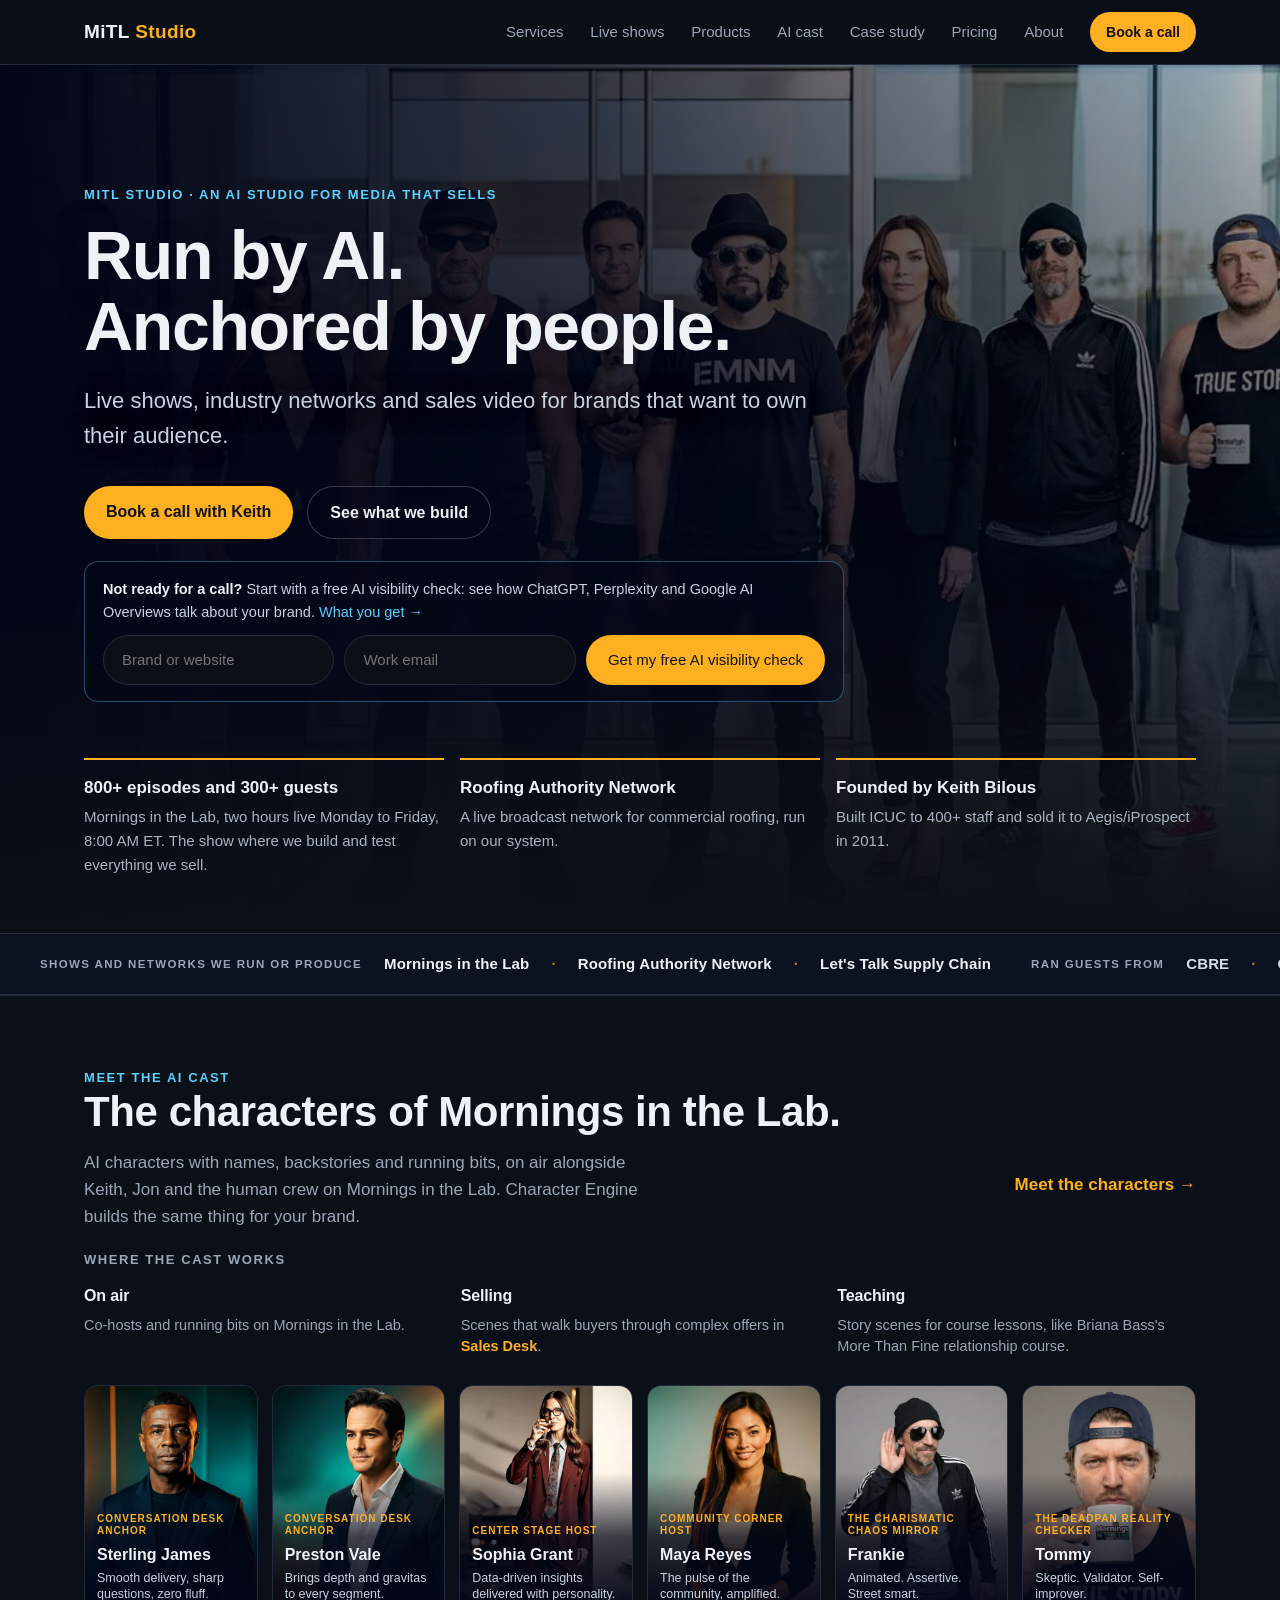
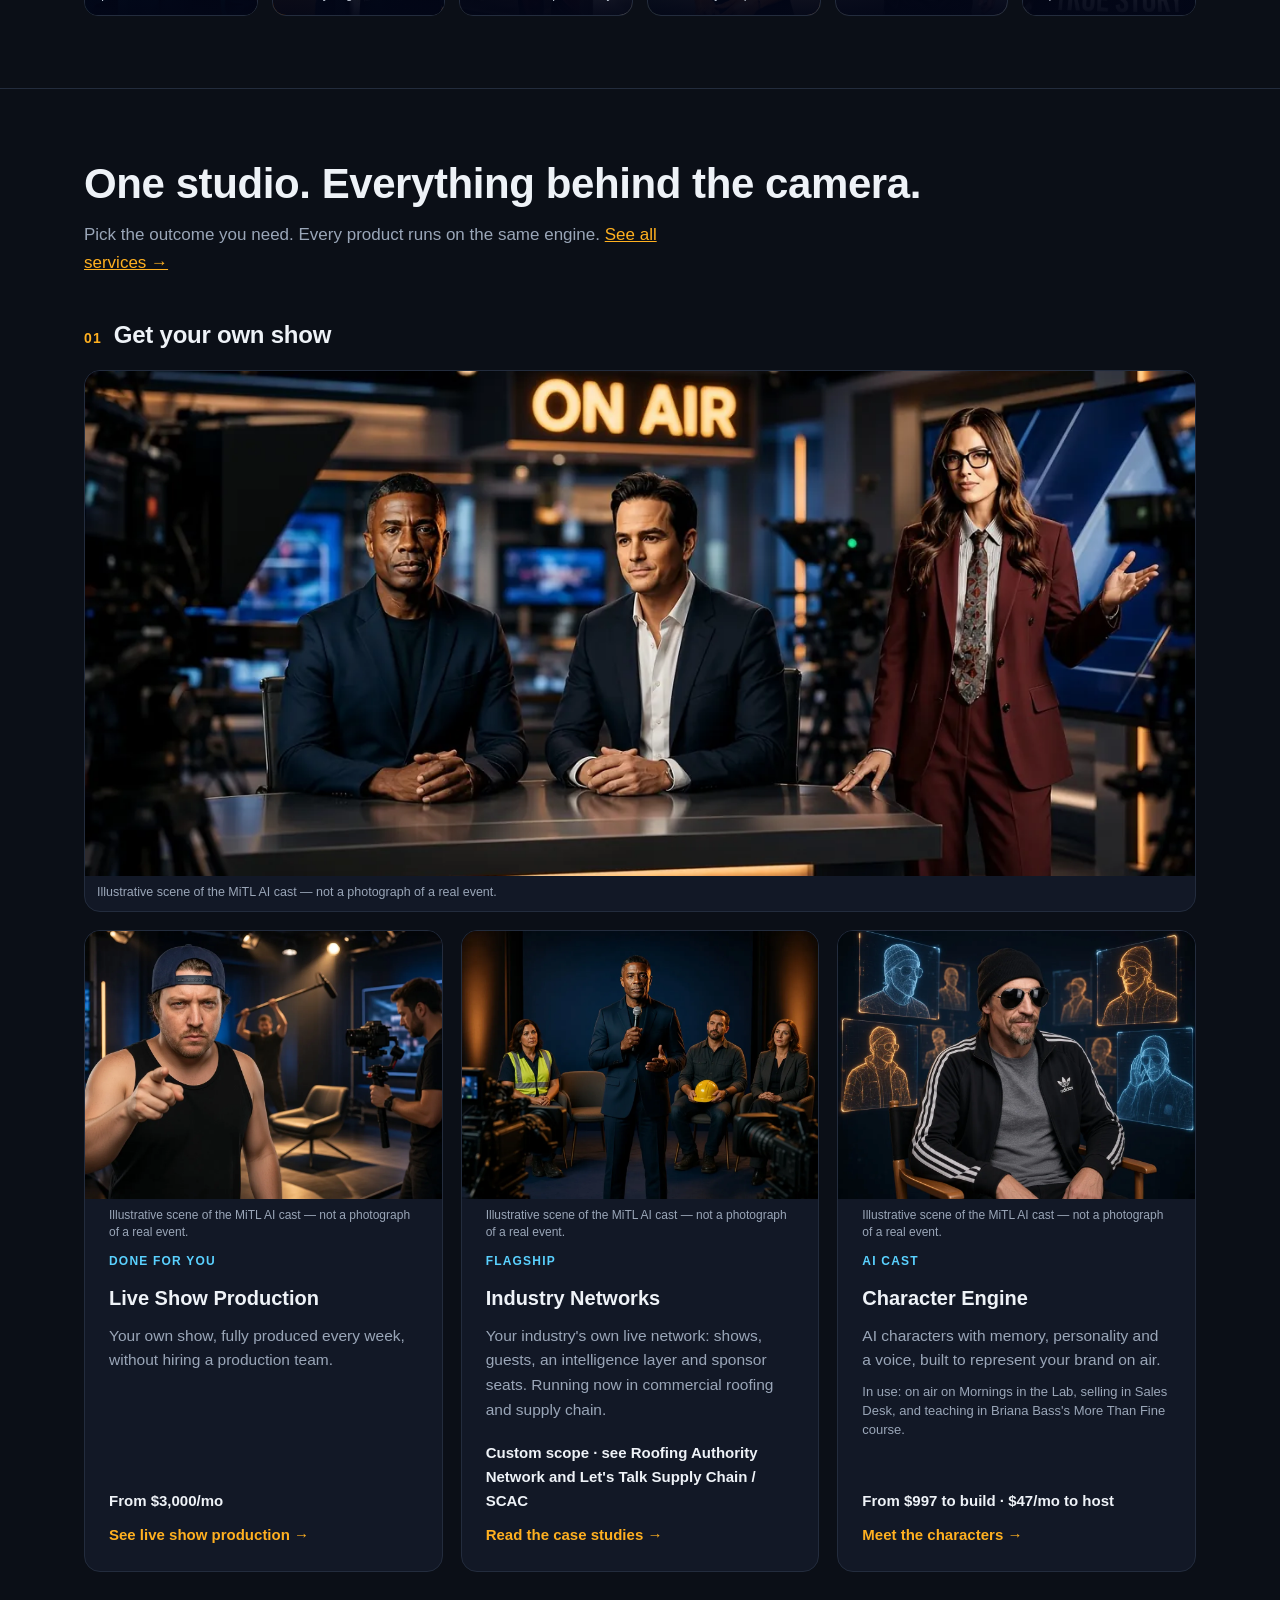
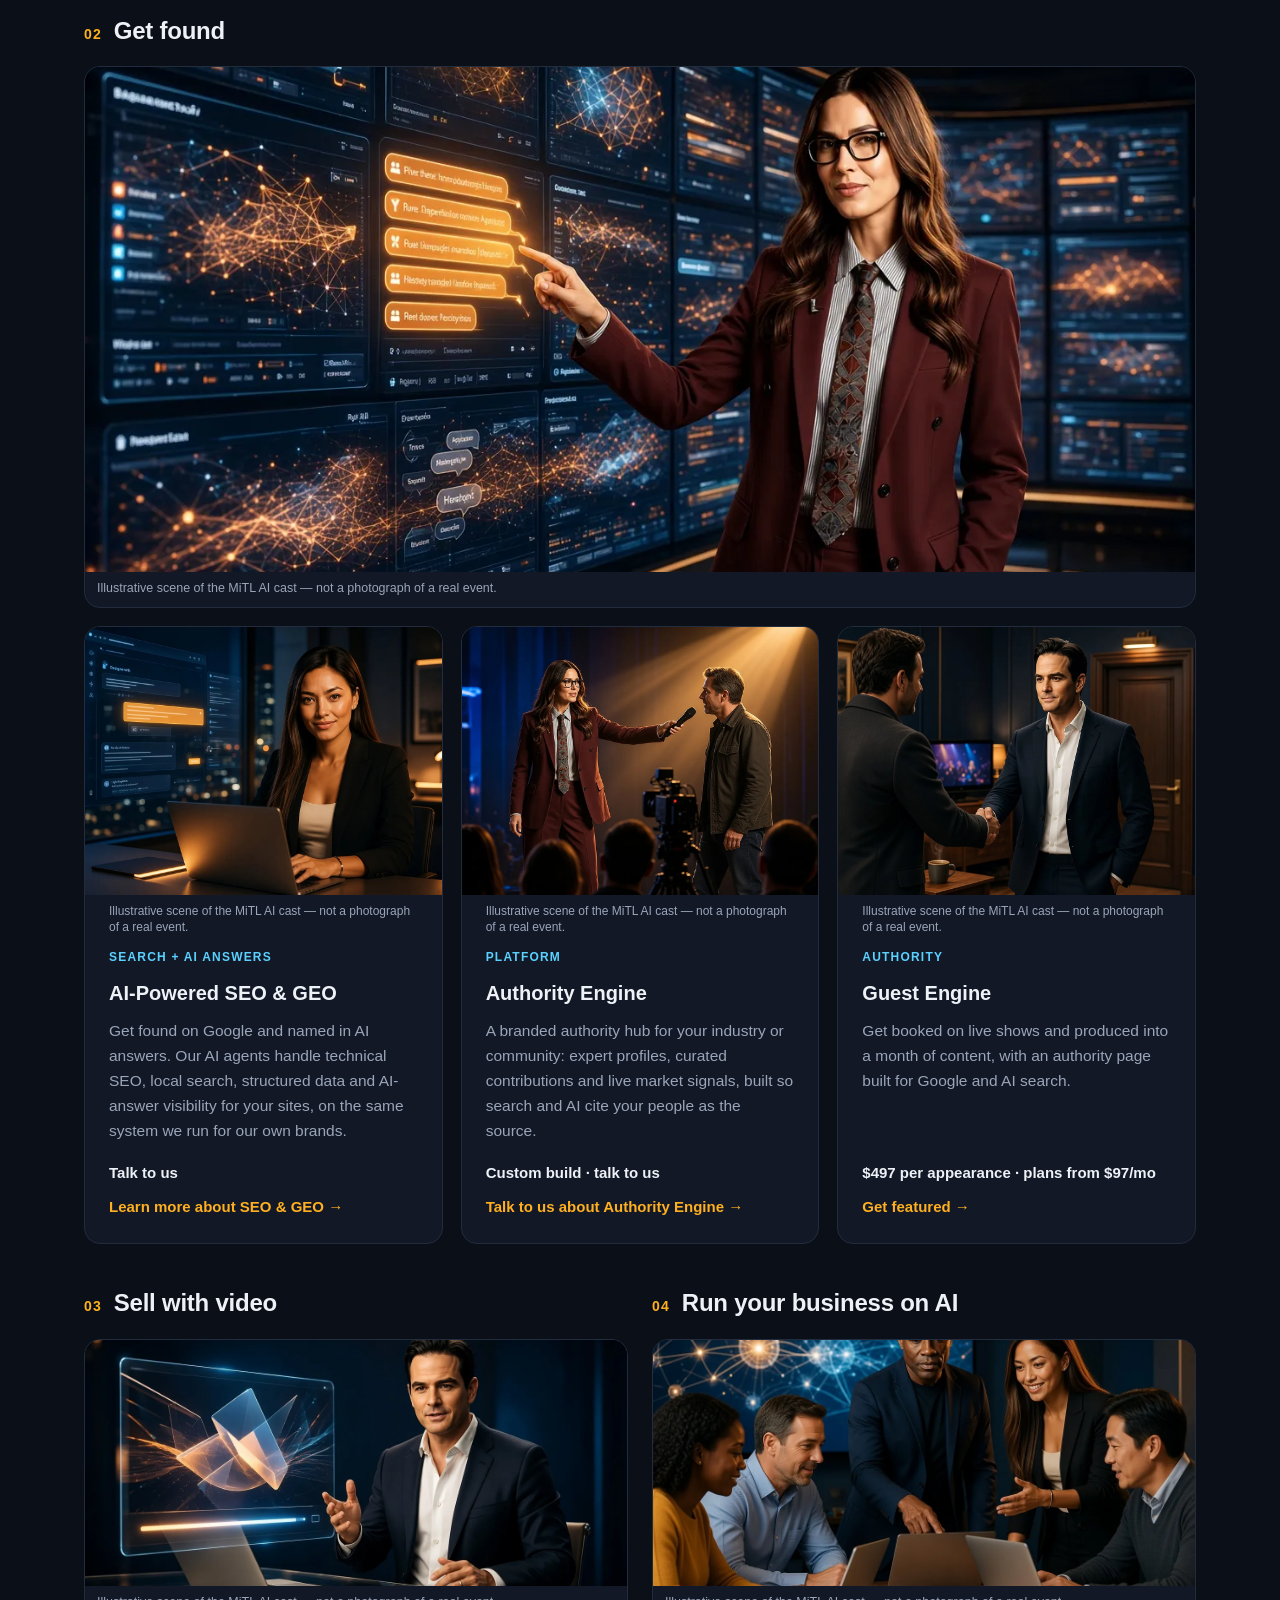
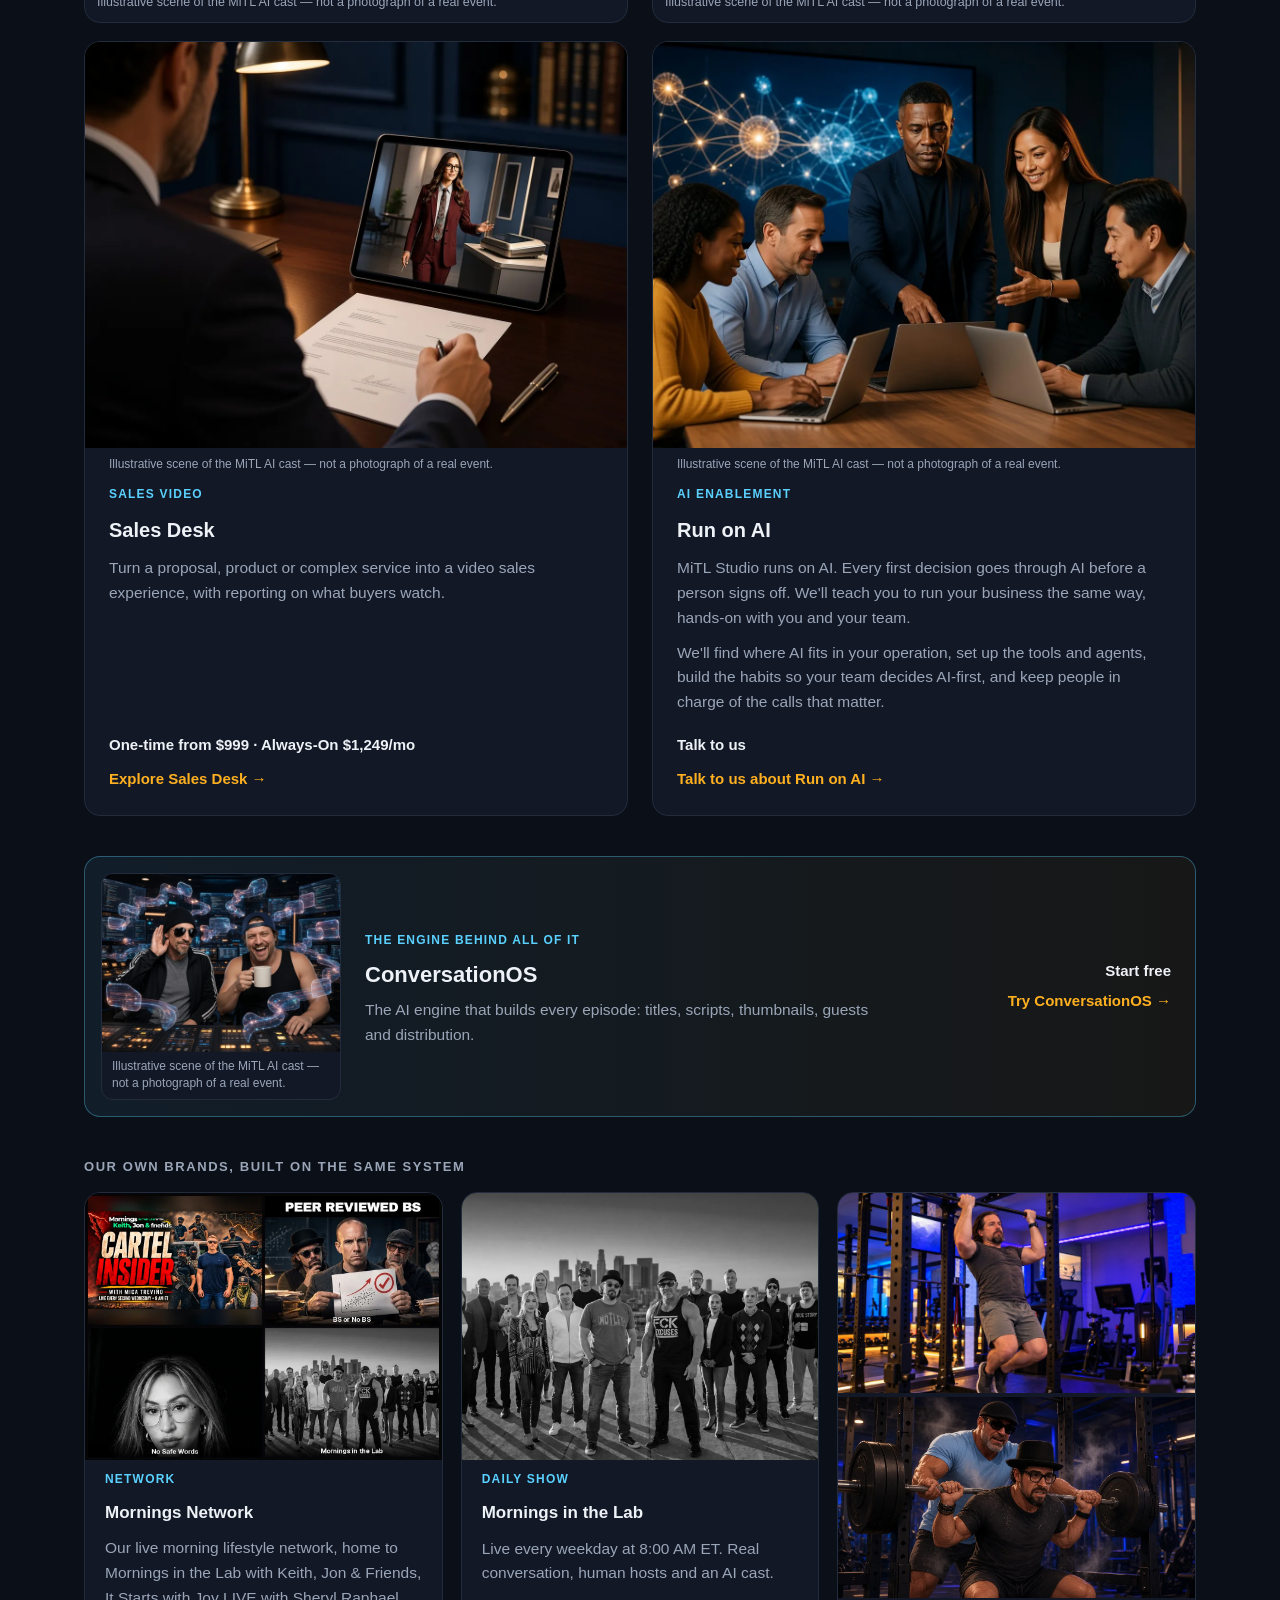
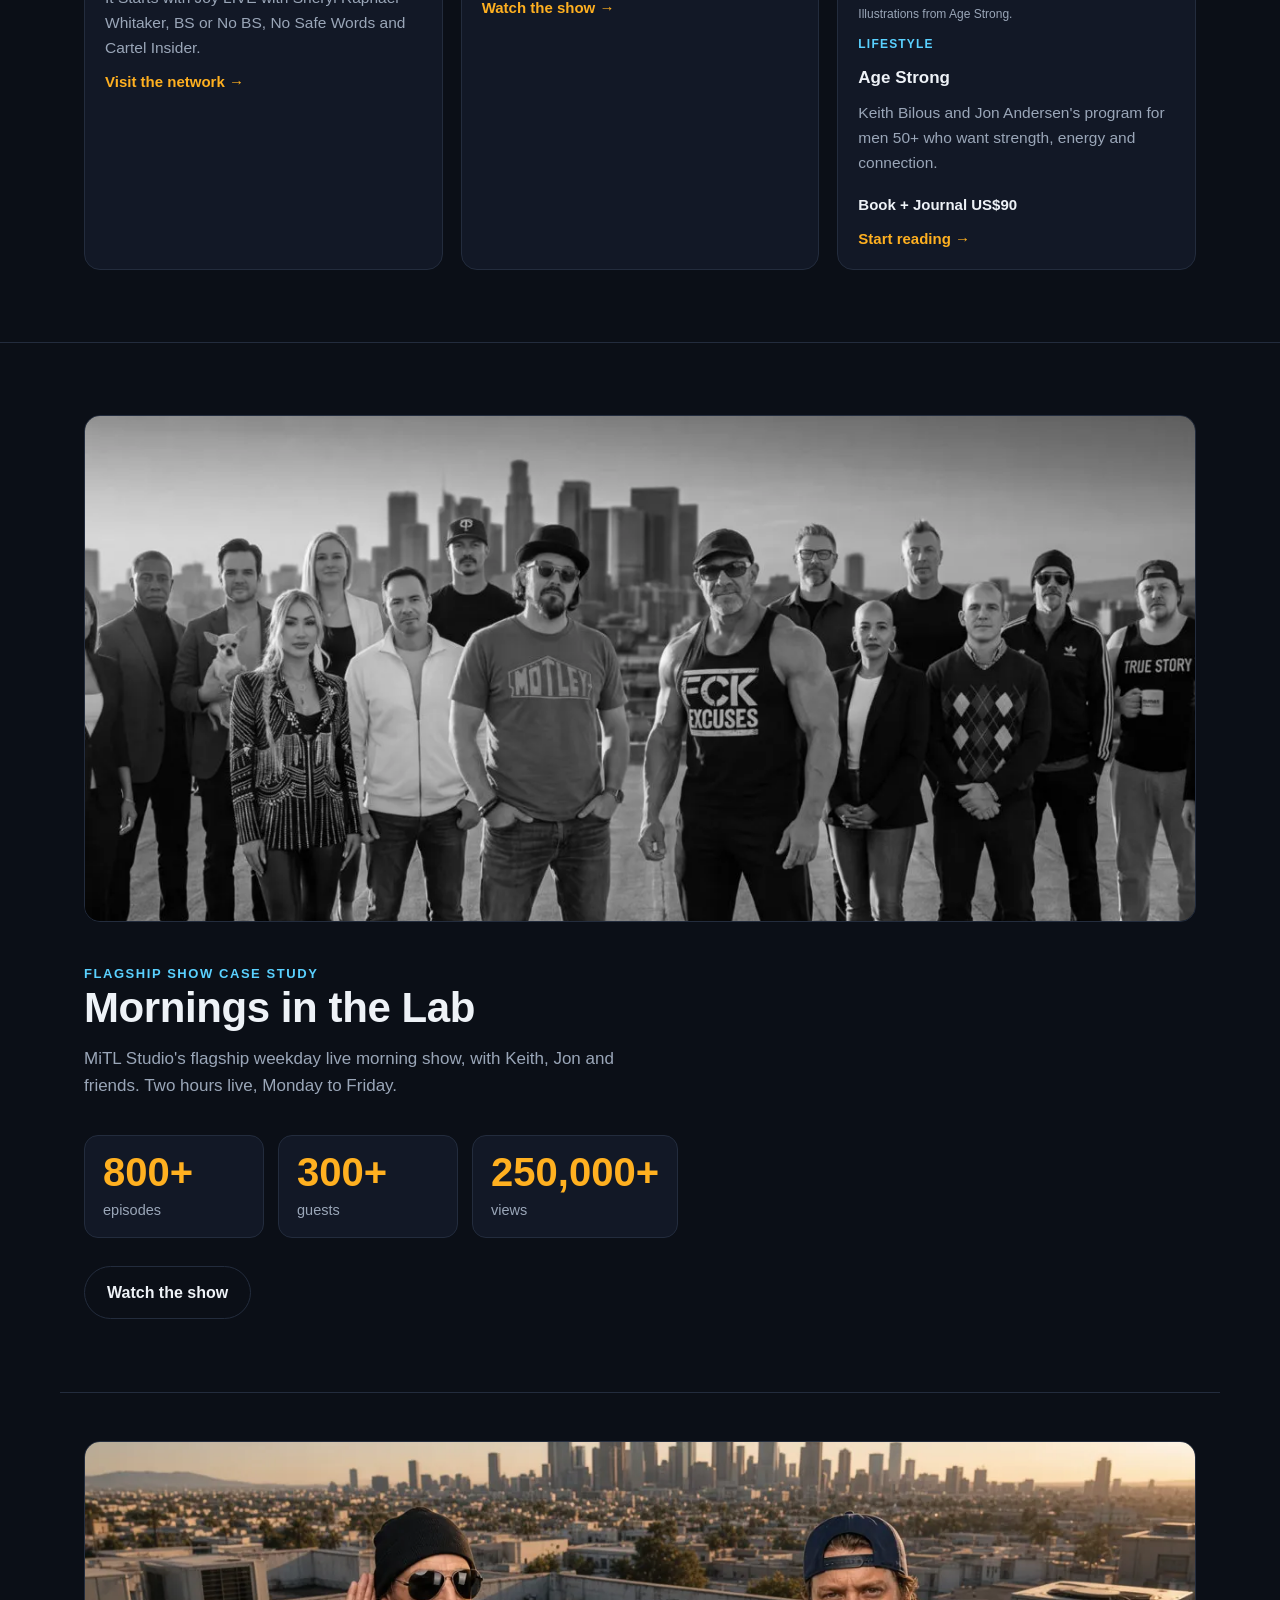
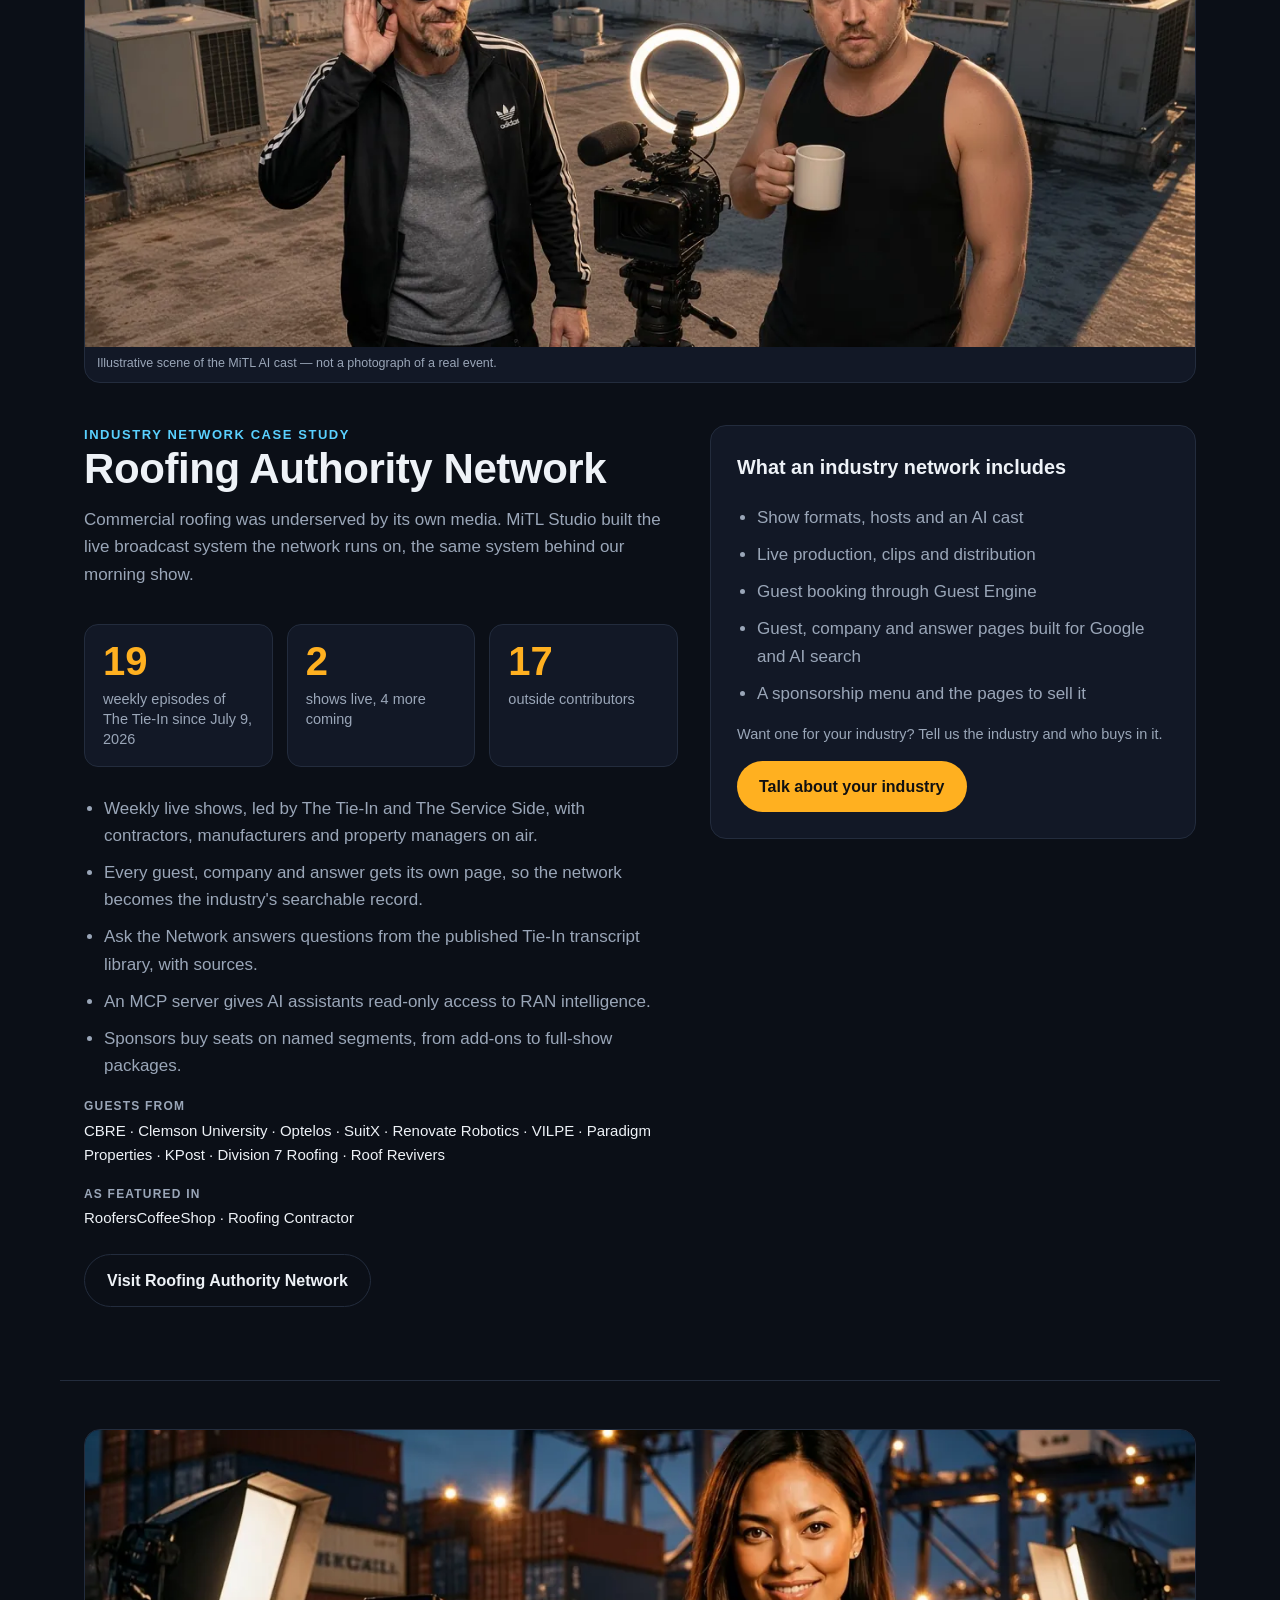
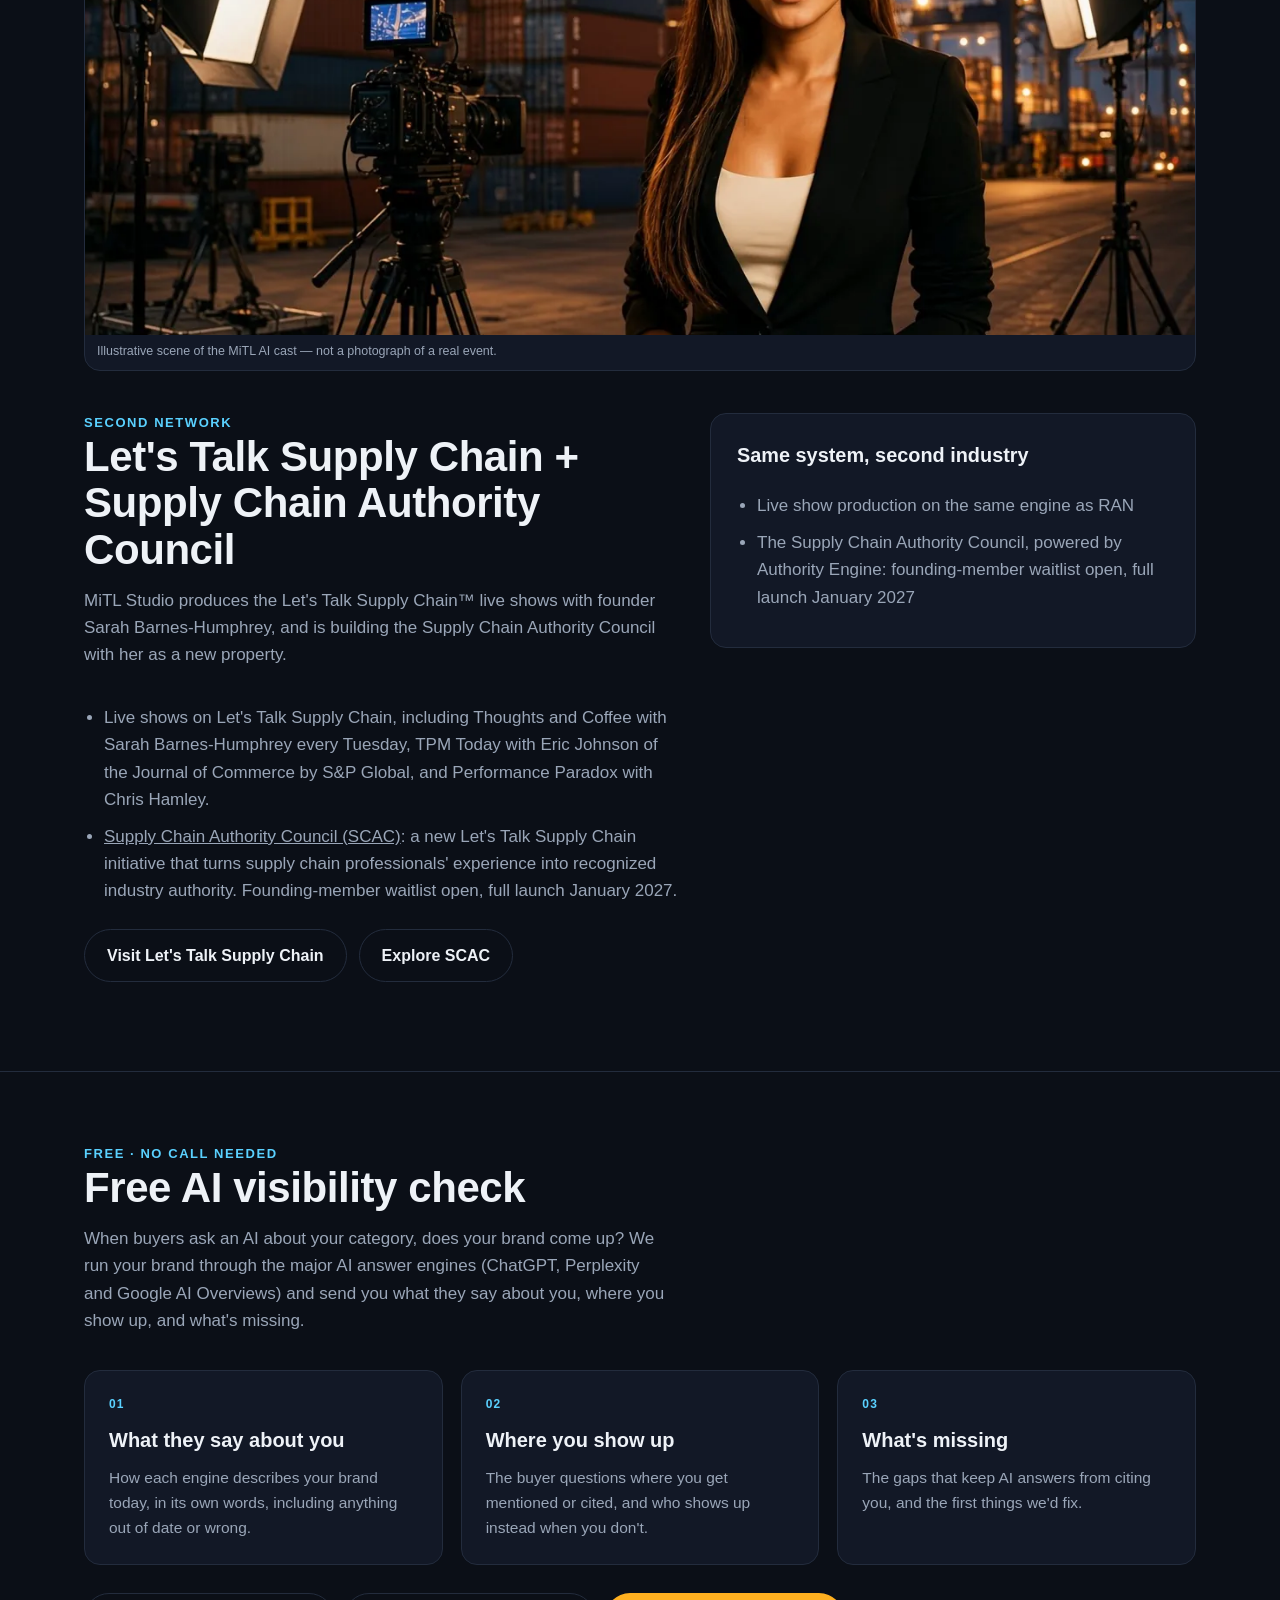
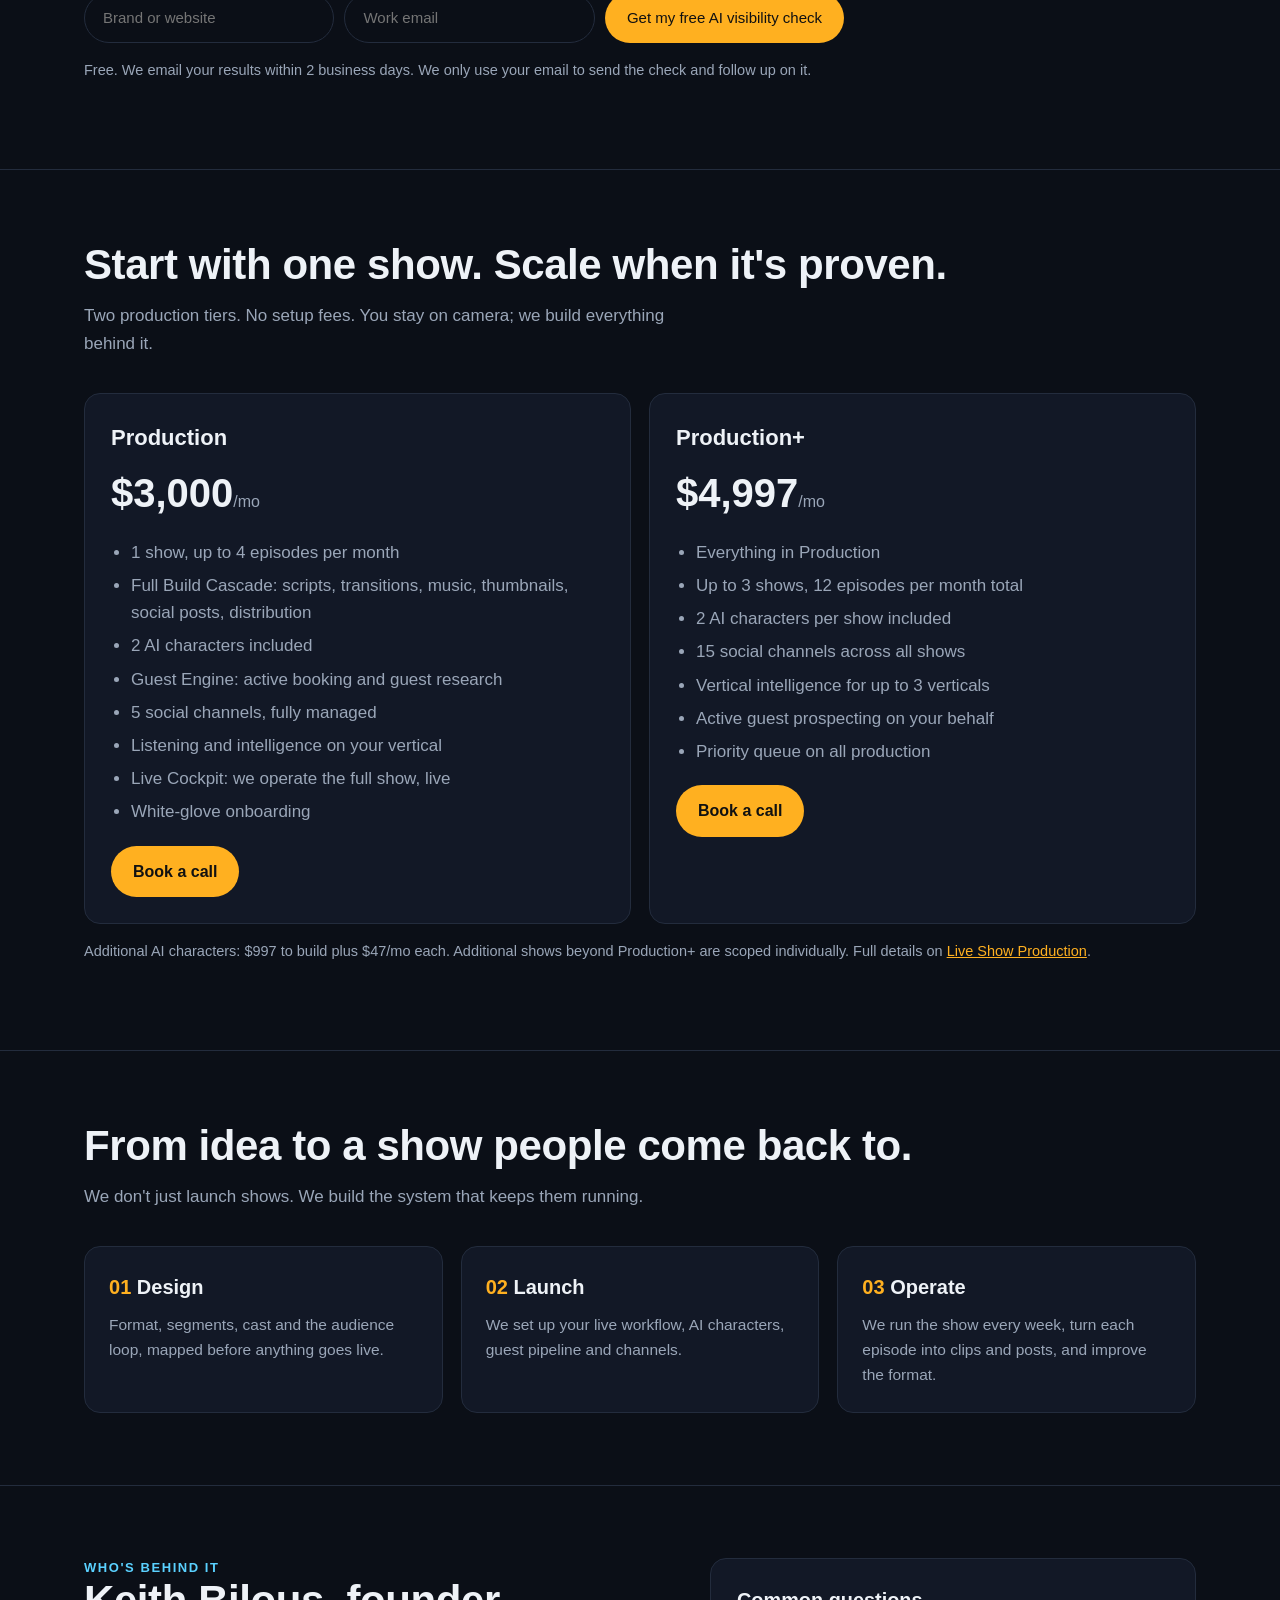
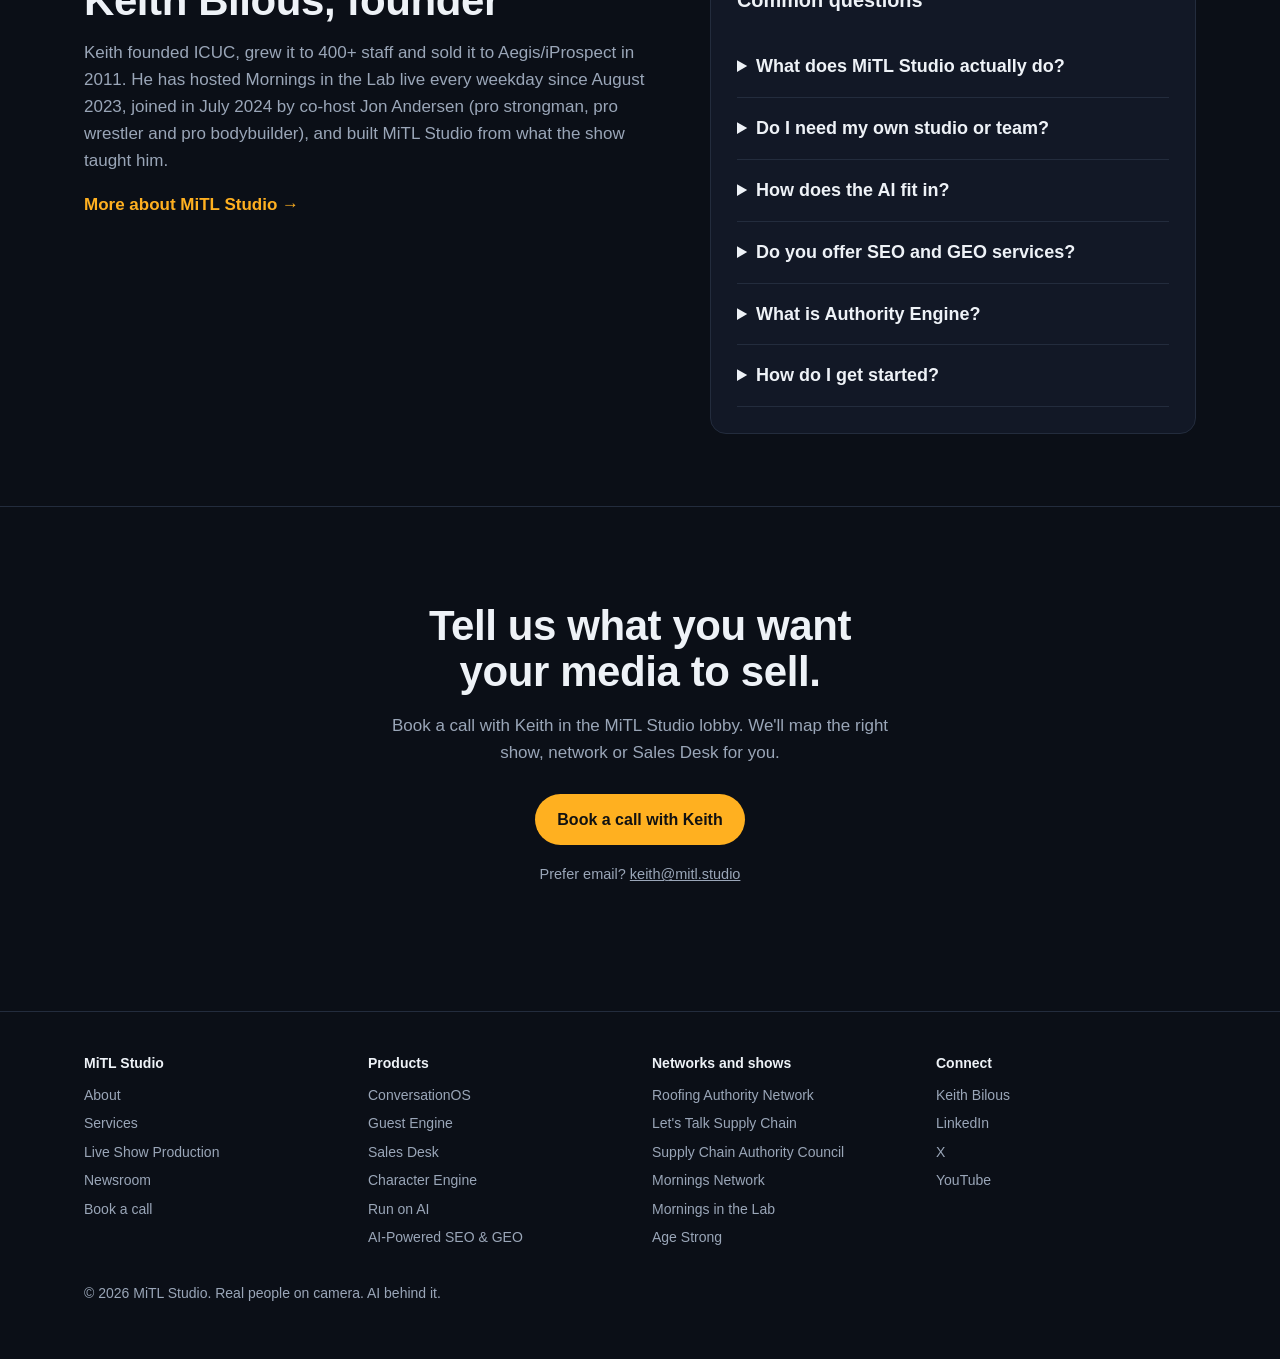
==== commit 0deb5407: "SEO: nav/about links to services pages, new /services/ai-seo-geo page with Service schema, trim /abo" ====
--- a/index.html
+++ b/index.html
@@ -556,6 +556,7 @@
     <a class="logo" href="/">MiTL <span>Studio</span></a>
     <nav>
       <a href="/services">Services</a>
+      <a href="/services/live-show-production">Live shows</a>
       <a href="#products">Products</a>
       <a href="#cast">AI cast</a>
       <a href="#case-study">Case study</a>
@@ -748,7 +749,7 @@
         <h3>AI-Powered SEO &amp; GEO</h3>
         <p>Get found on Google and named in AI answers. Our AI agents handle technical SEO, local search, structured data and AI-answer visibility for your sites, on the same system we run for our own brands.</p>
         <div class="price">Talk to us</div>
-        <a class="more" href="https://ro.am/keith">Talk to us about SEO →</a>
+        <a class="more" href="/services/ai-seo-geo">Learn more about SEO &amp; GEO →</a>
       </article>
       <article class="card has-visual">
         <figure class="card-visual">
@@ -1107,7 +1108,7 @@
   <div class="wrap">
     <div class="cols">
       <div><h4>MiTL Studio</h4><a href="/about">About</a><a href="/services">Services</a><a href="/services/live-show-production">Live Show Production</a><a href="https://newsroom.mitl.studio/">Newsroom</a><a href="https://ro.am/keith">Book a call</a></div>
-      <div><h4>Products</h4><a href="https://conversationos.live/">ConversationOS</a><a href="https://guestengine.live/">Guest Engine</a><a href="https://salesdesk.video/">Sales Desk</a><a href="https://characterengine.live/">Character Engine</a><a href="#run-on-ai">Run on AI</a></div>
+      <div><h4>Products</h4><a href="https://conversationos.live/">ConversationOS</a><a href="https://guestengine.live/">Guest Engine</a><a href="https://salesdesk.video/">Sales Desk</a><a href="https://characterengine.live/">Character Engine</a><a href="#run-on-ai">Run on AI</a><a href="/services/ai-seo-geo">AI-Powered SEO &amp; GEO</a></div>
       <div><h4>Networks and shows</h4><a href="https://www.roofingauthority.network/">Roofing Authority Network</a><a href="https://letstalksupplychain.com/">Let's Talk Supply Chain</a><a href="https://letstalksupplychain.com/scac">Supply Chain Authority Council</a><a href="https://mornings.network/">Mornings Network</a><a href="https://mornings.live/">Mornings in the Lab</a><a href="https://agestrong.life/">Age Strong</a></div>
       <div><h4>Connect</h4><a href="https://keithbilous.com/">Keith Bilous</a><a href="https://www.linkedin.com/in/keithbilous">LinkedIn</a><a href="https://x.com/keithbilous">X</a><a href="https://www.youtube.com/@morningsinthelab">YouTube</a></div>
     </div>
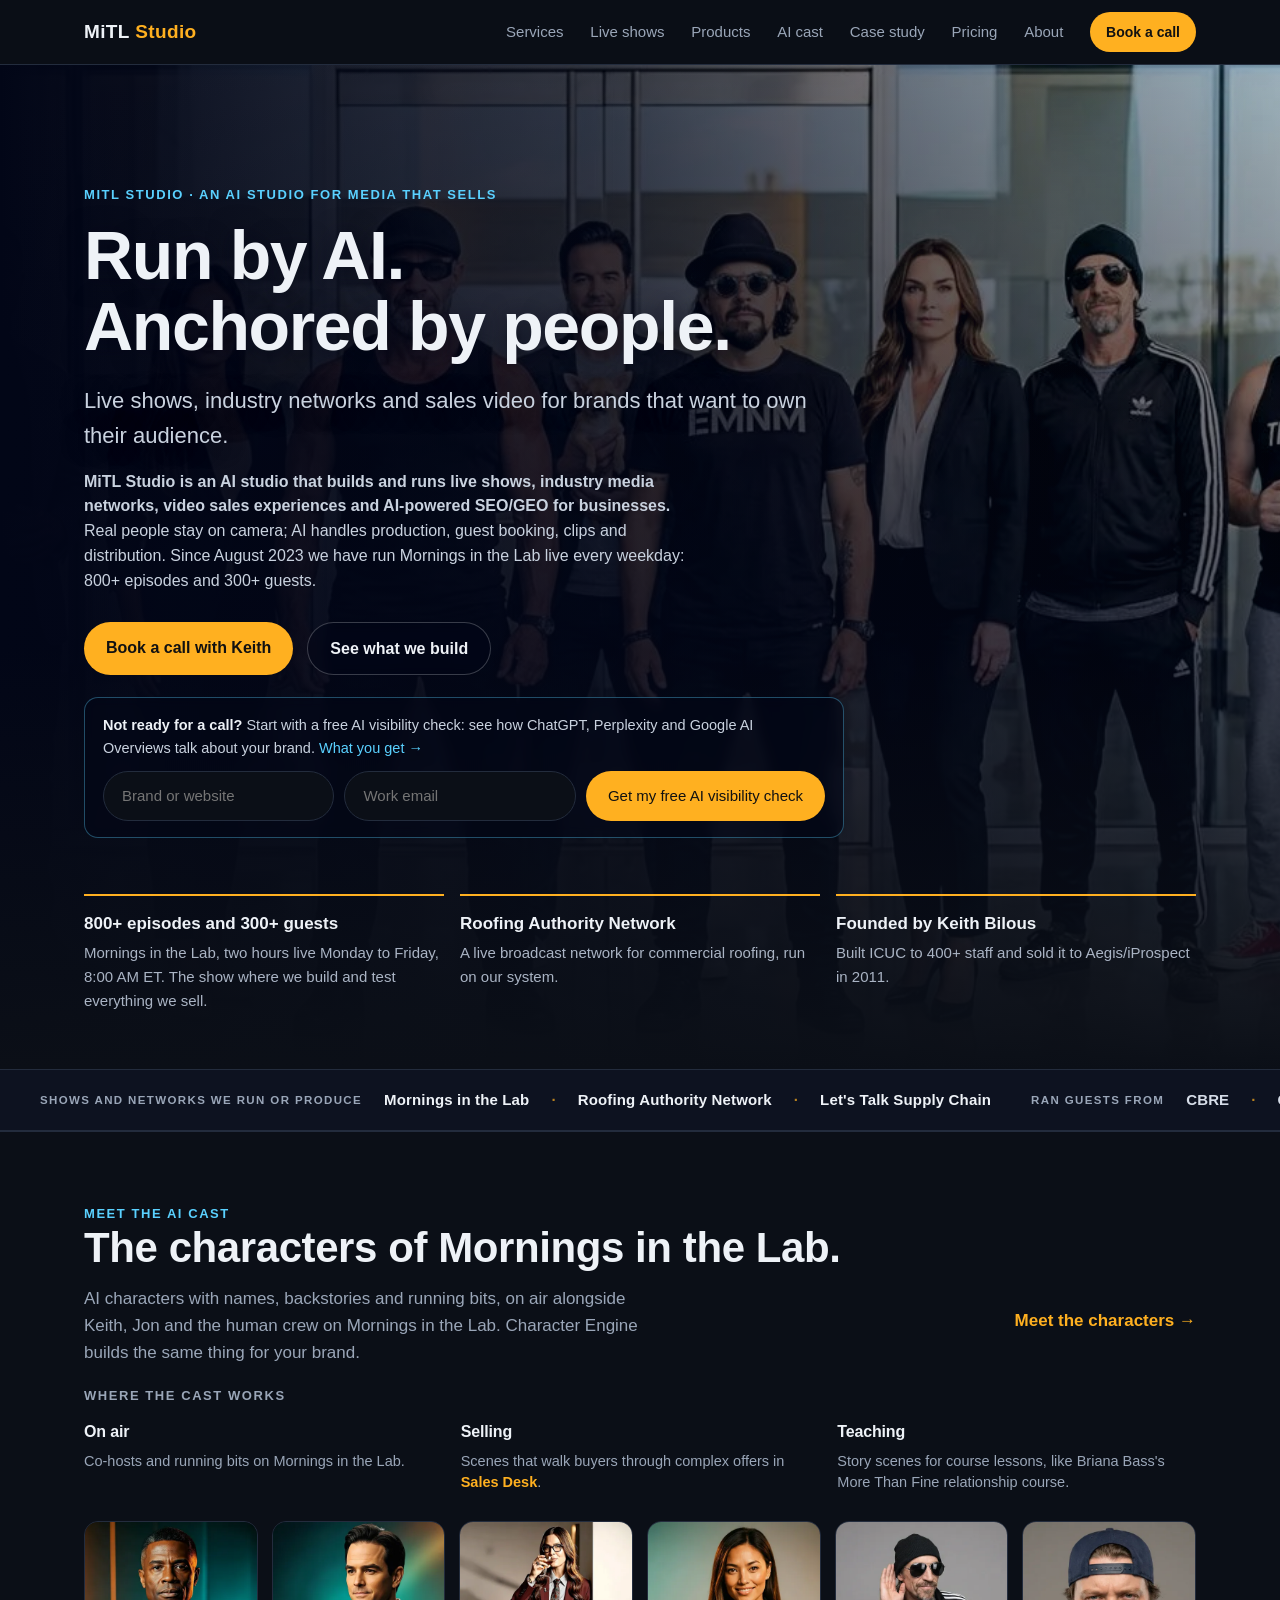
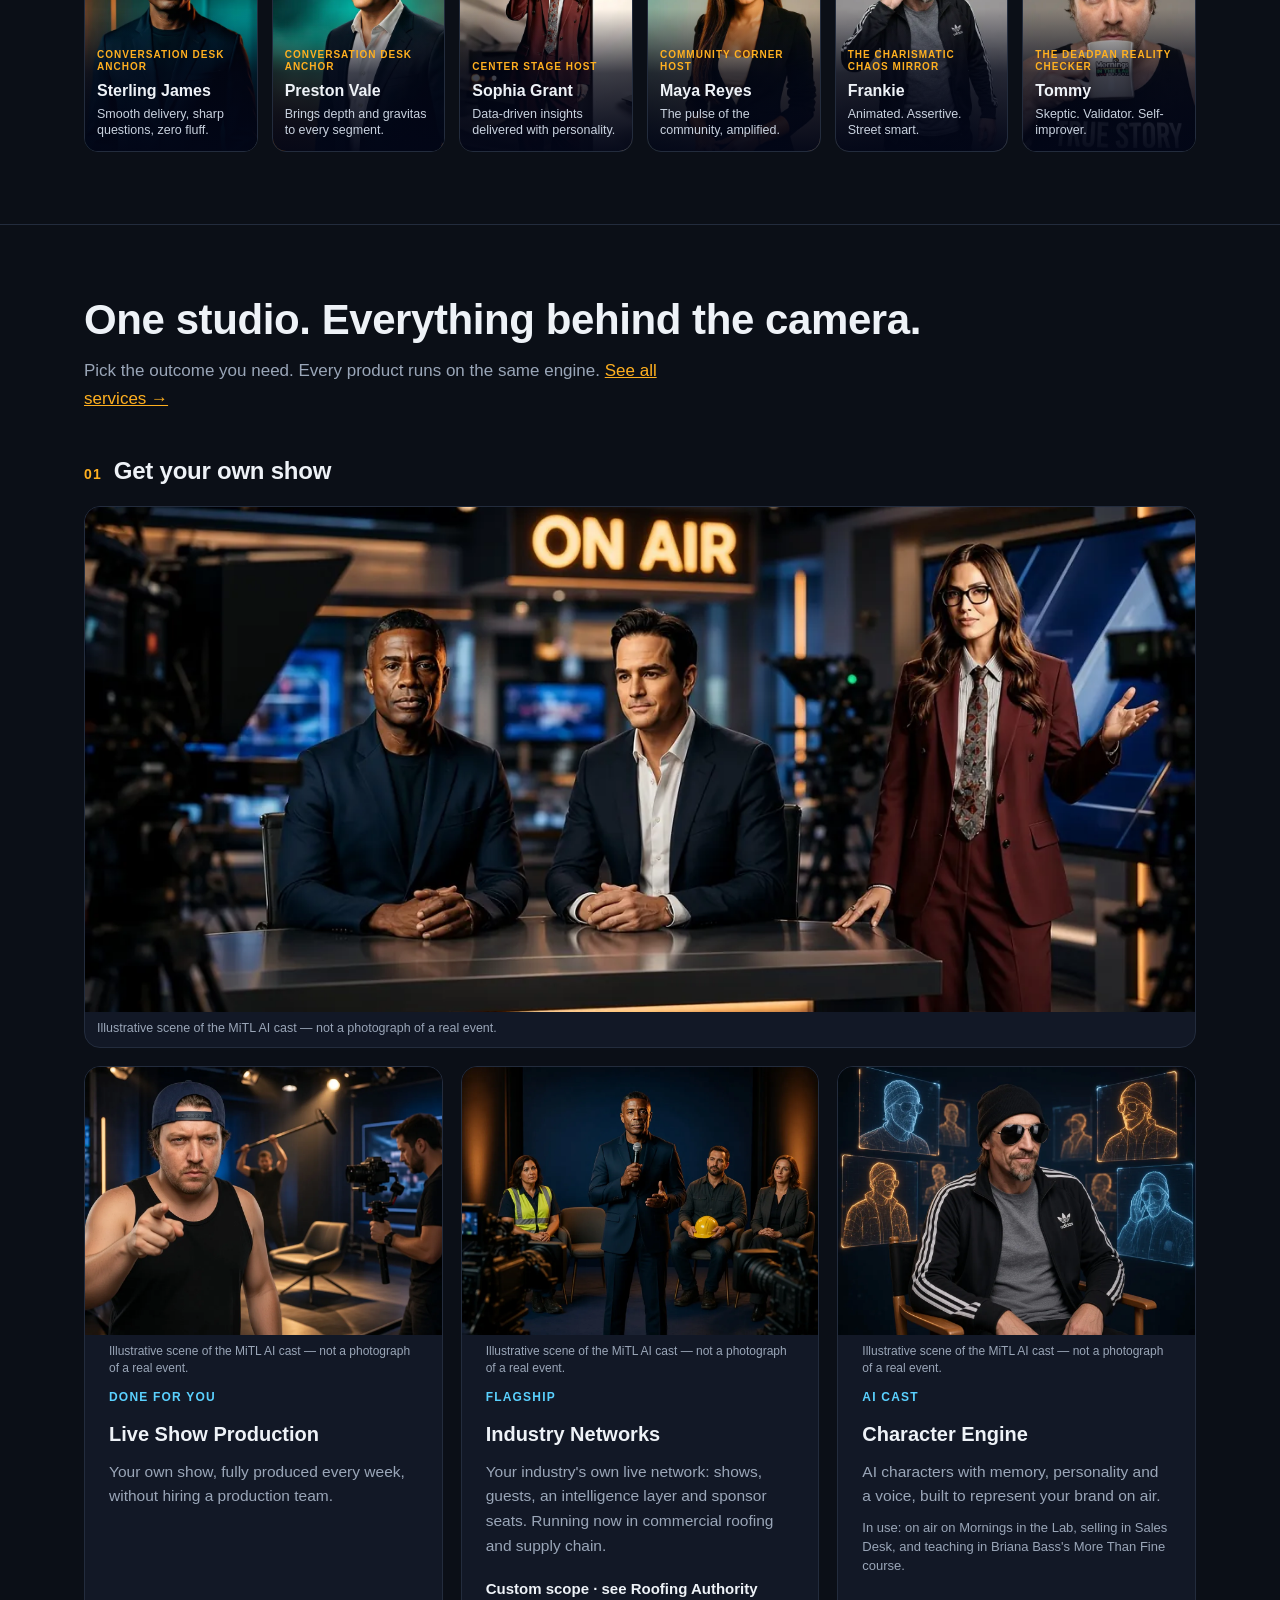
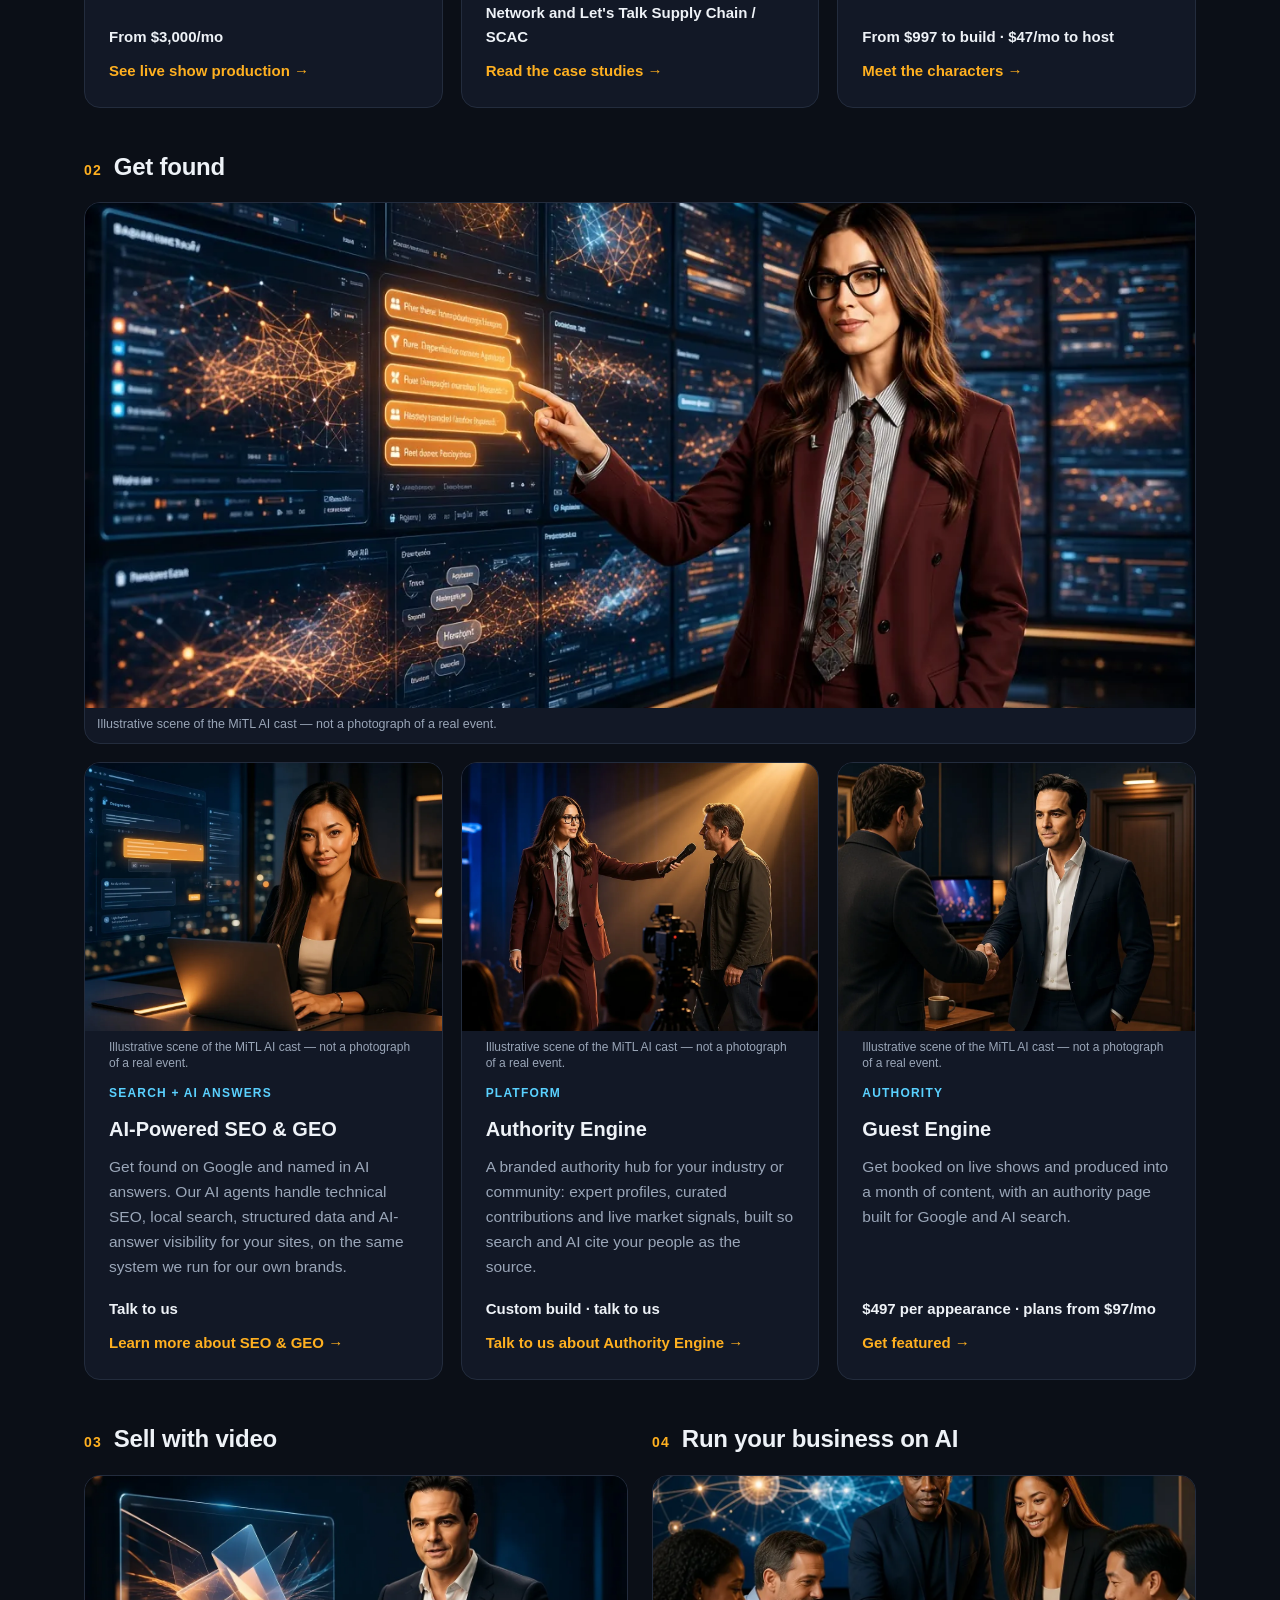
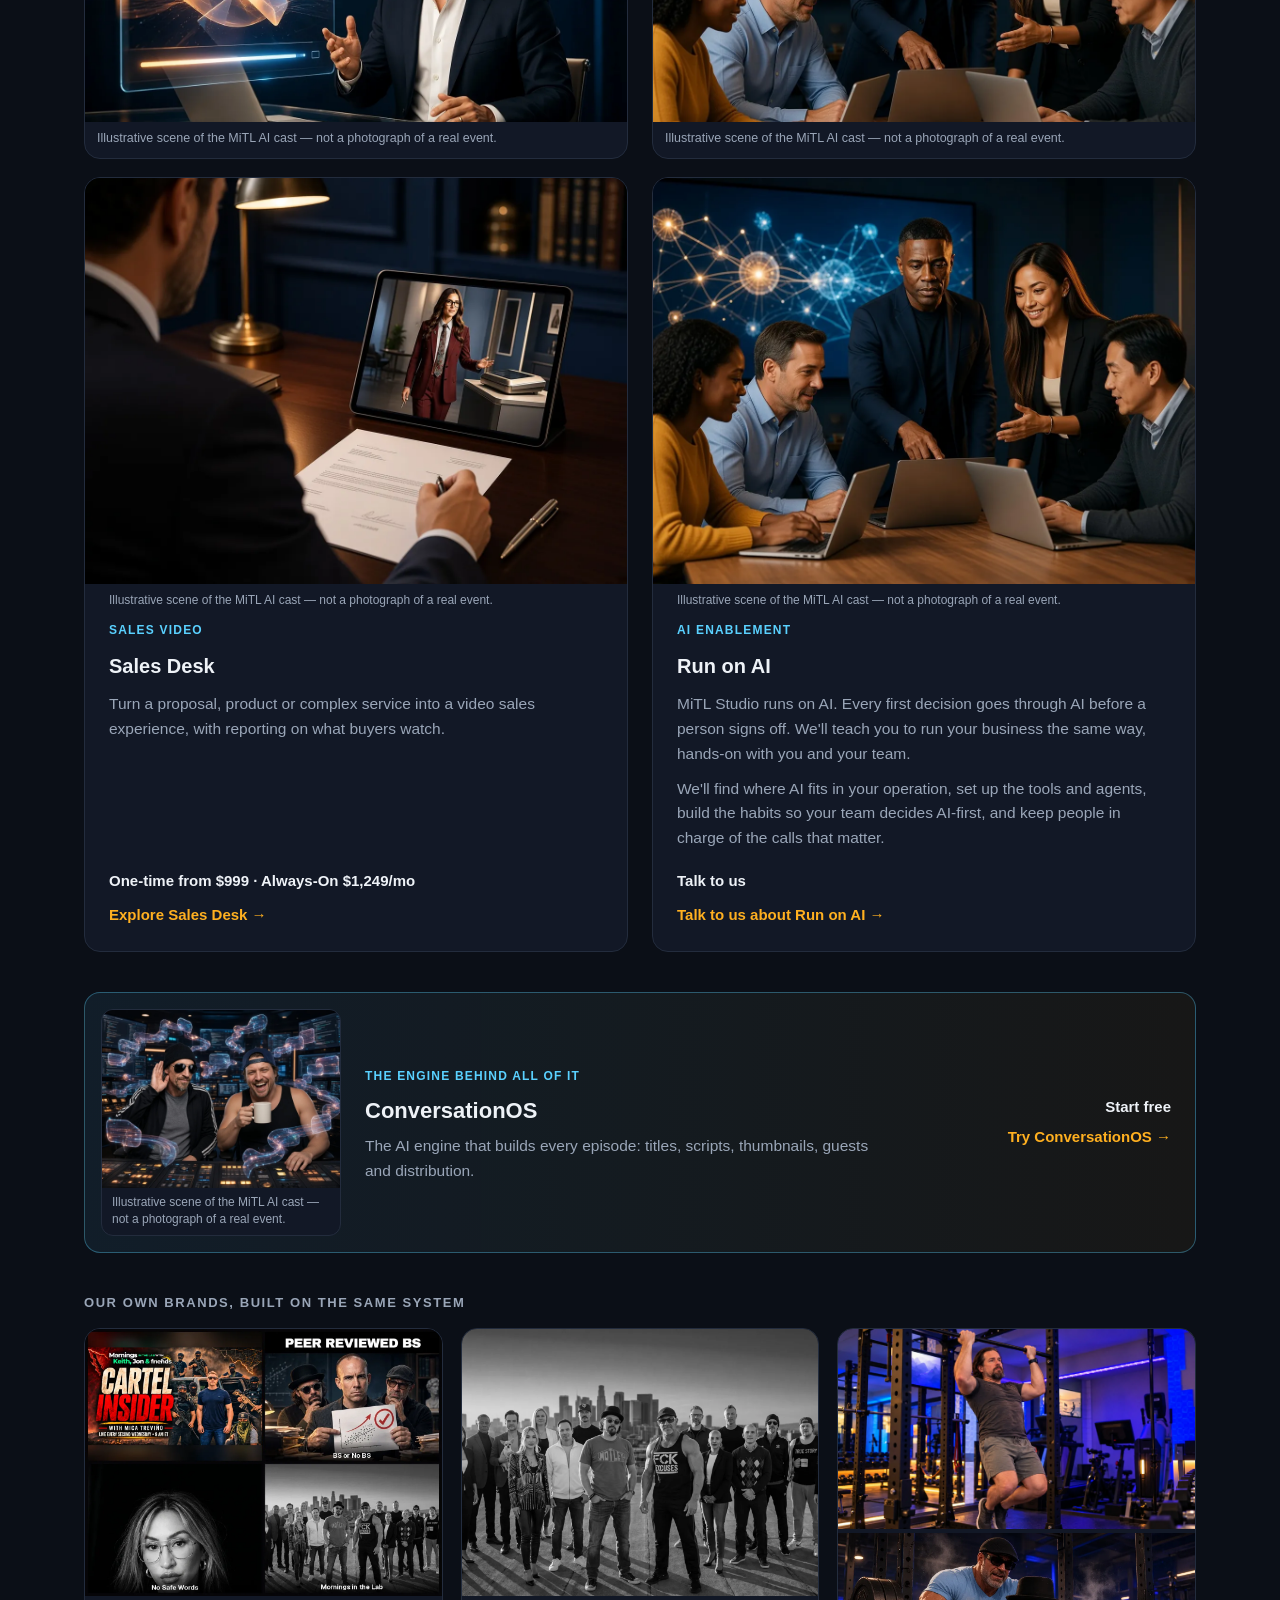
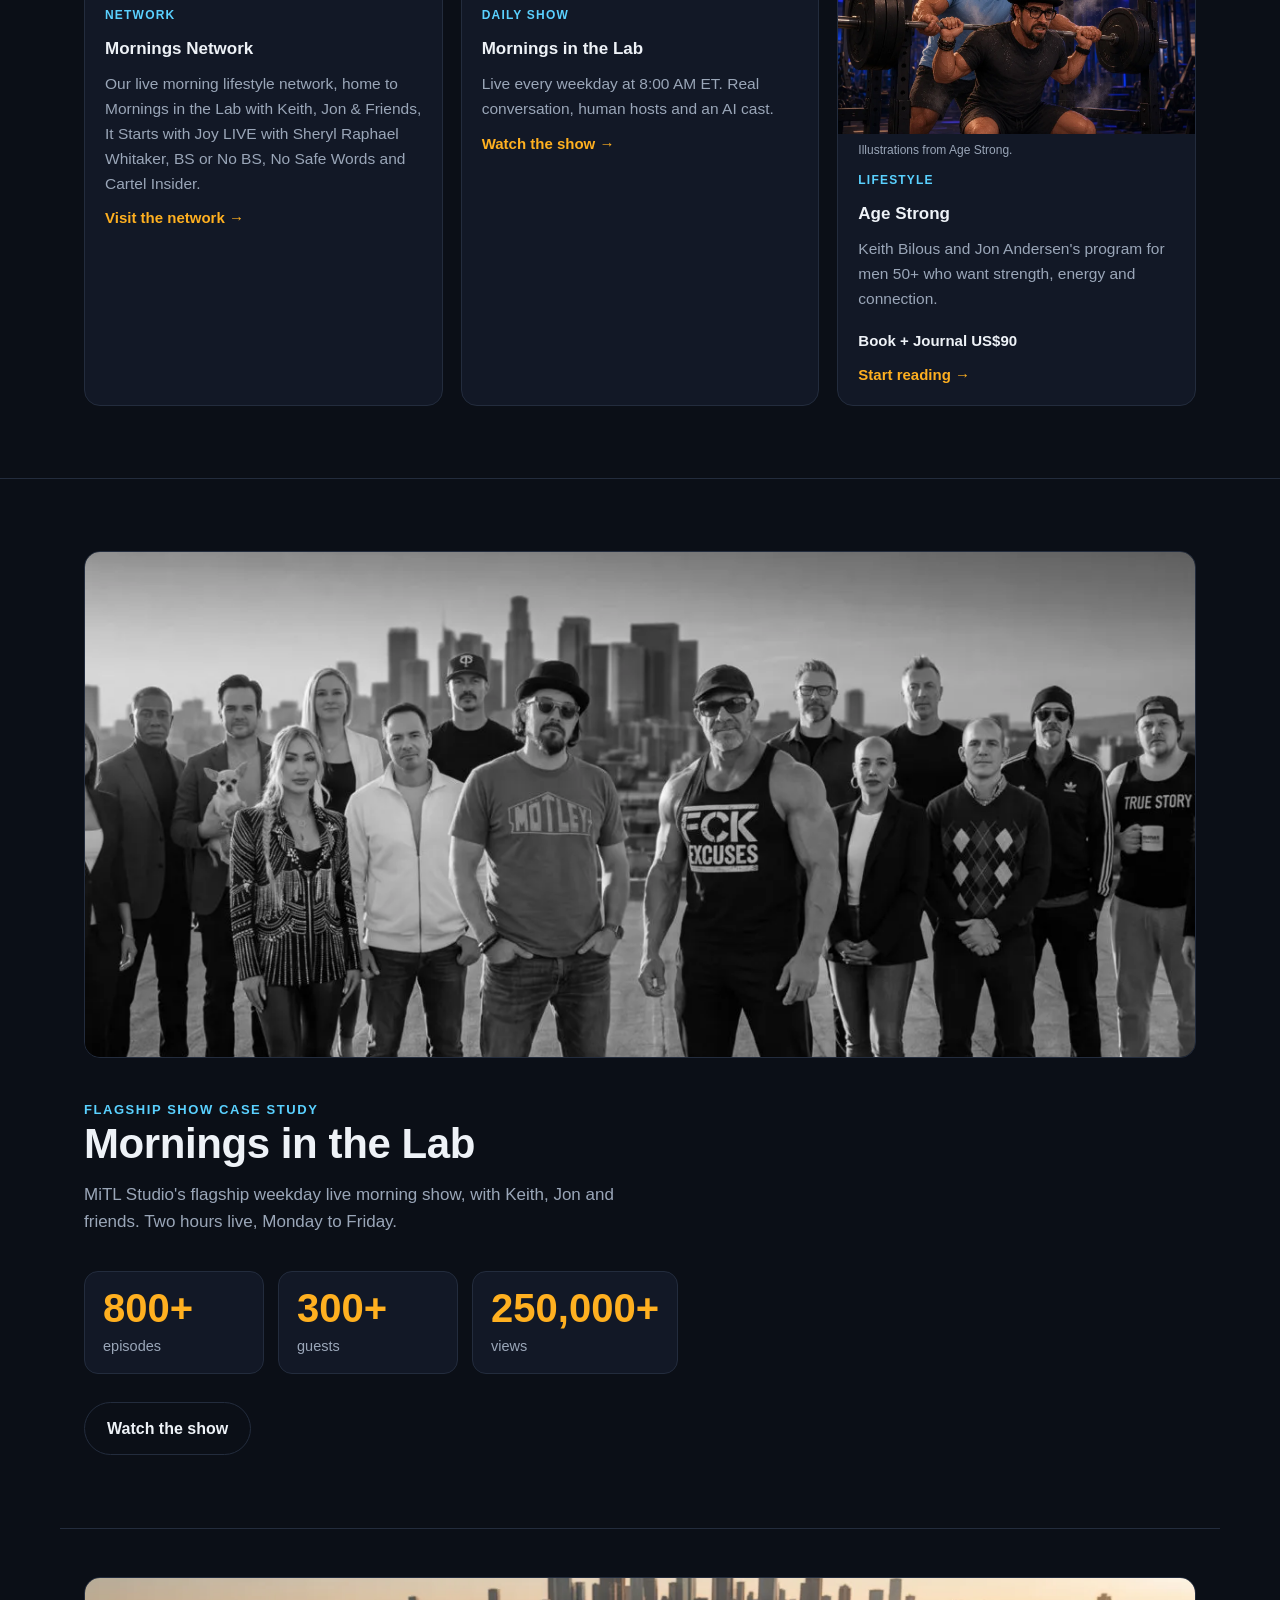
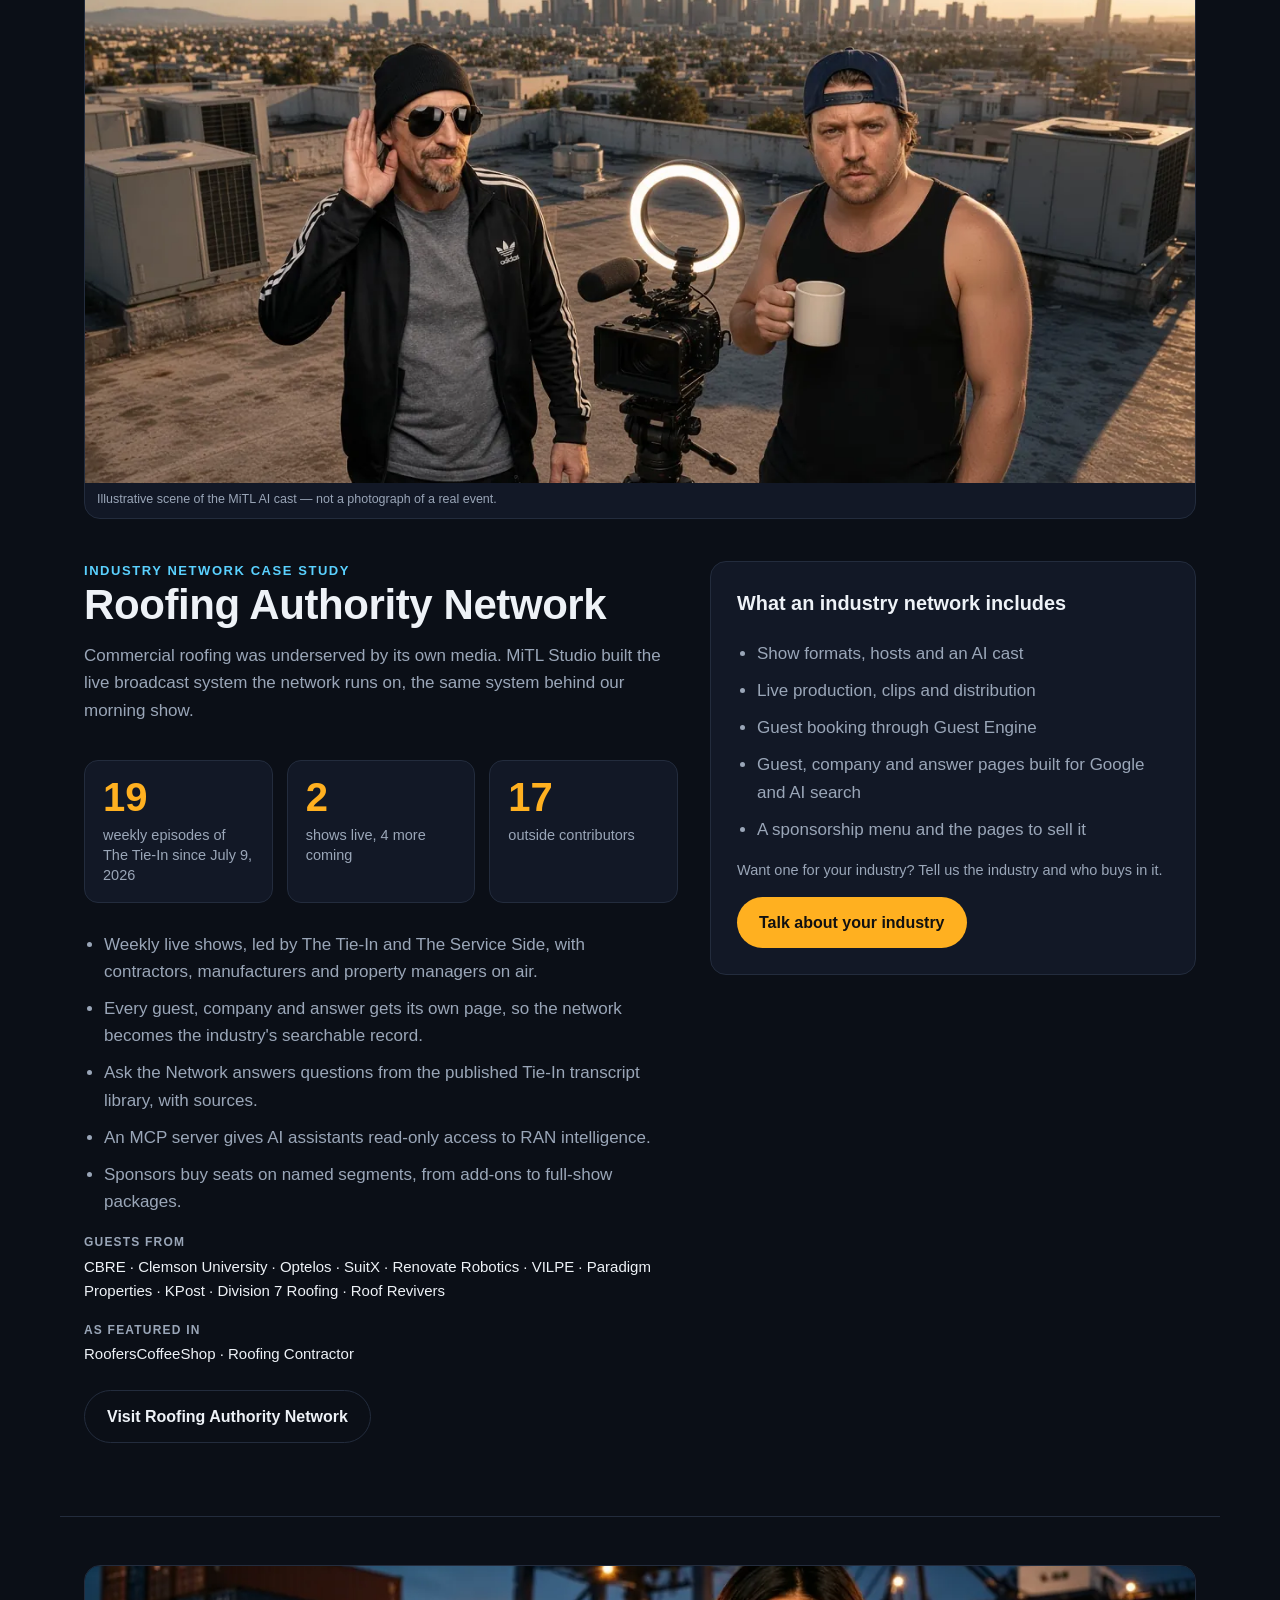
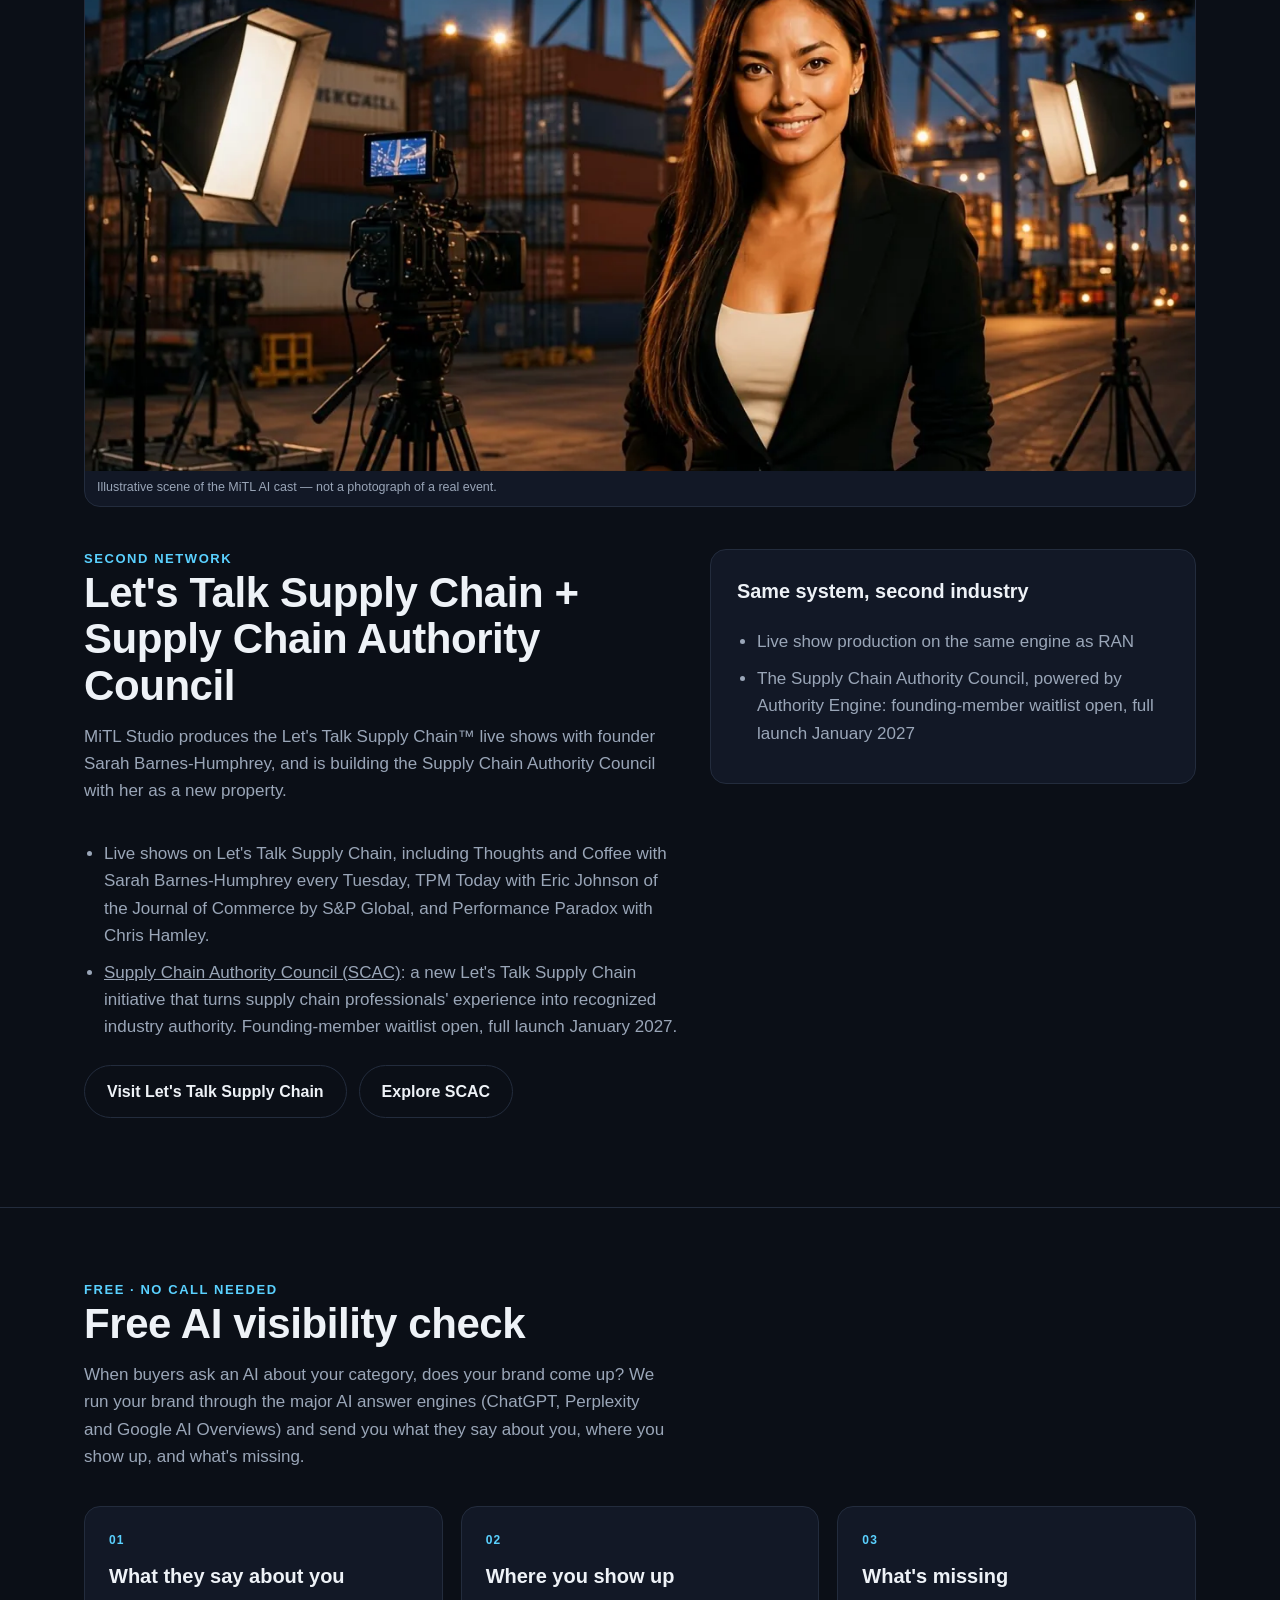
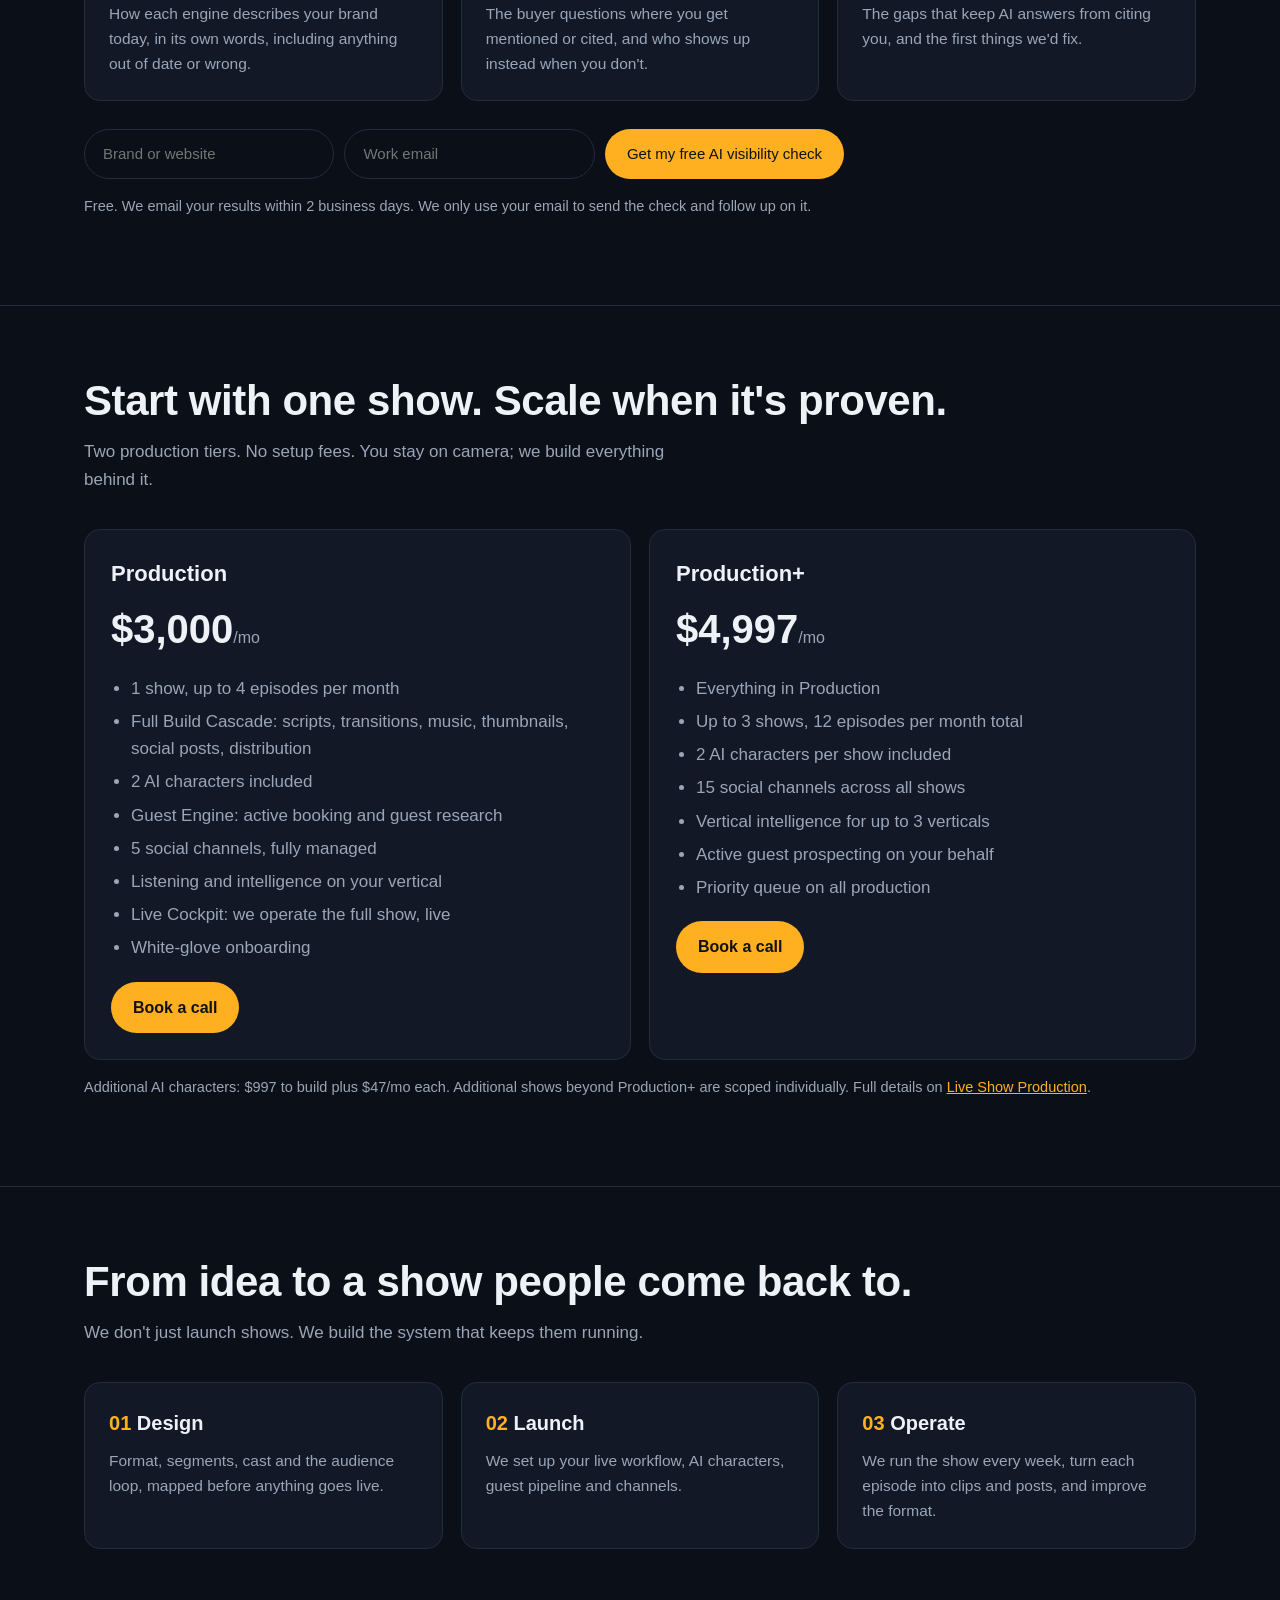
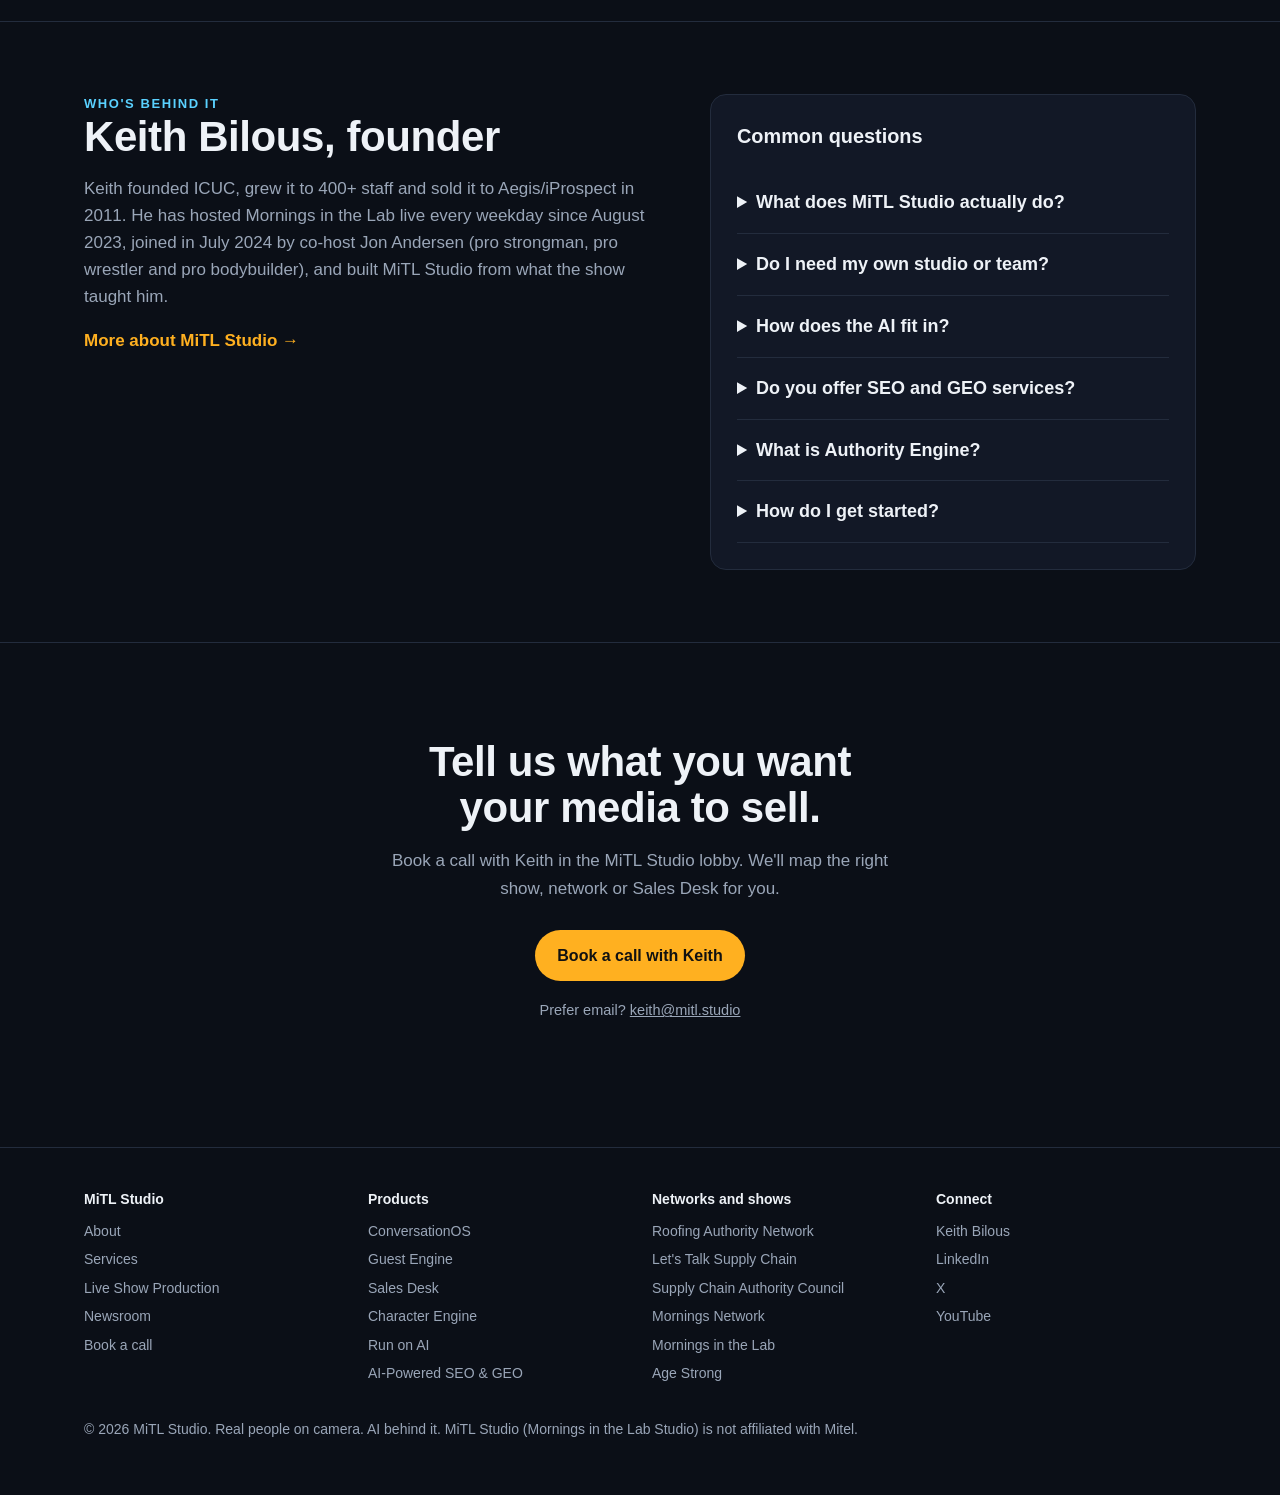
==== commit c4ad5b95: "SEO/GEO: quotable entity definition on / and /about, Organization description + disambiguatingDescri" ====
--- a/index.html
+++ b/index.html
@@ -49,7 +49,8 @@
         "width": 180,
         "height": 180
       },
-      "description": "MiTL Studio is an AI studio that builds and runs live shows, industry media networks and video sales experiences. Human hosts stay on camera; AI handles production, guests and distribution.",
+      "description": "MiTL Studio is an AI studio that builds and runs live shows, industry media networks, video sales experiences and AI-powered SEO/GEO for businesses. Real people stay on camera; AI handles production, guest booking, clips and distribution. Home of Mornings in the Lab: live every weekday since August 2023, 800+ episodes and 300+ guests.",
+      "disambiguatingDescription": "MiTL Studio (Mornings in the Lab Studio) is an AI studio in Headingley, Manitoba, Canada, founded by Keith Bilous. Not affiliated with Mitel or Mitel Workflow Studio.",
       "slogan": "Run by AI. Anchored by people.",
       "email": "keith@mitl.studio",
       "address": {
@@ -581,6 +582,7 @@
   <div class="eyebrow">MiTL Studio · An AI studio for media that sells</div>
   <h1 id="hero-title">Run by AI.<br> Anchored by people.</h1>
   <p class="lede">Live shows, industry networks and sales video for brands that want to own their audience.</p>
+  <p class="lede-def" style="color:#c9d2df;max-width:68ch;margin:-16px 0 28px;font-size:16px;line-height:1.55"><strong>MiTL Studio is an AI studio that builds and runs live shows, industry media networks, video sales experiences and AI-powered SEO/GEO for businesses.</strong> Real people stay on camera; AI handles production, guest booking, clips and distribution. Since August 2023 we have run Mornings in the Lab live every weekday: 800+ episodes and 300+ guests.</p>
   <div class="cta-row">
     <a class="btn" href="https://ro.am/keith">Book a call with Keith</a>
     <a class="btn ghost" href="#products">See what we build</a>
@@ -1112,7 +1114,7 @@
       <div><h4>Networks and shows</h4><a href="https://www.roofingauthority.network/">Roofing Authority Network</a><a href="https://letstalksupplychain.com/">Let's Talk Supply Chain</a><a href="https://letstalksupplychain.com/scac">Supply Chain Authority Council</a><a href="https://mornings.network/">Mornings Network</a><a href="https://mornings.live/">Mornings in the Lab</a><a href="https://agestrong.life/">Age Strong</a></div>
       <div><h4>Connect</h4><a href="https://keithbilous.com/">Keith Bilous</a><a href="https://www.linkedin.com/in/keithbilous">LinkedIn</a><a href="https://x.com/keithbilous">X</a><a href="https://www.youtube.com/@morningsinthelab">YouTube</a></div>
     </div>
-    <p style="margin-top:28px">© 2026 MiTL Studio. Real people on camera. AI behind it.</p>
+    <p style="margin-top:28px">© 2026 MiTL Studio. Real people on camera. AI behind it. MiTL Studio (Mornings in the Lab Studio) is not affiliated with Mitel.</p>
   </div>
 </footer>
 <script>
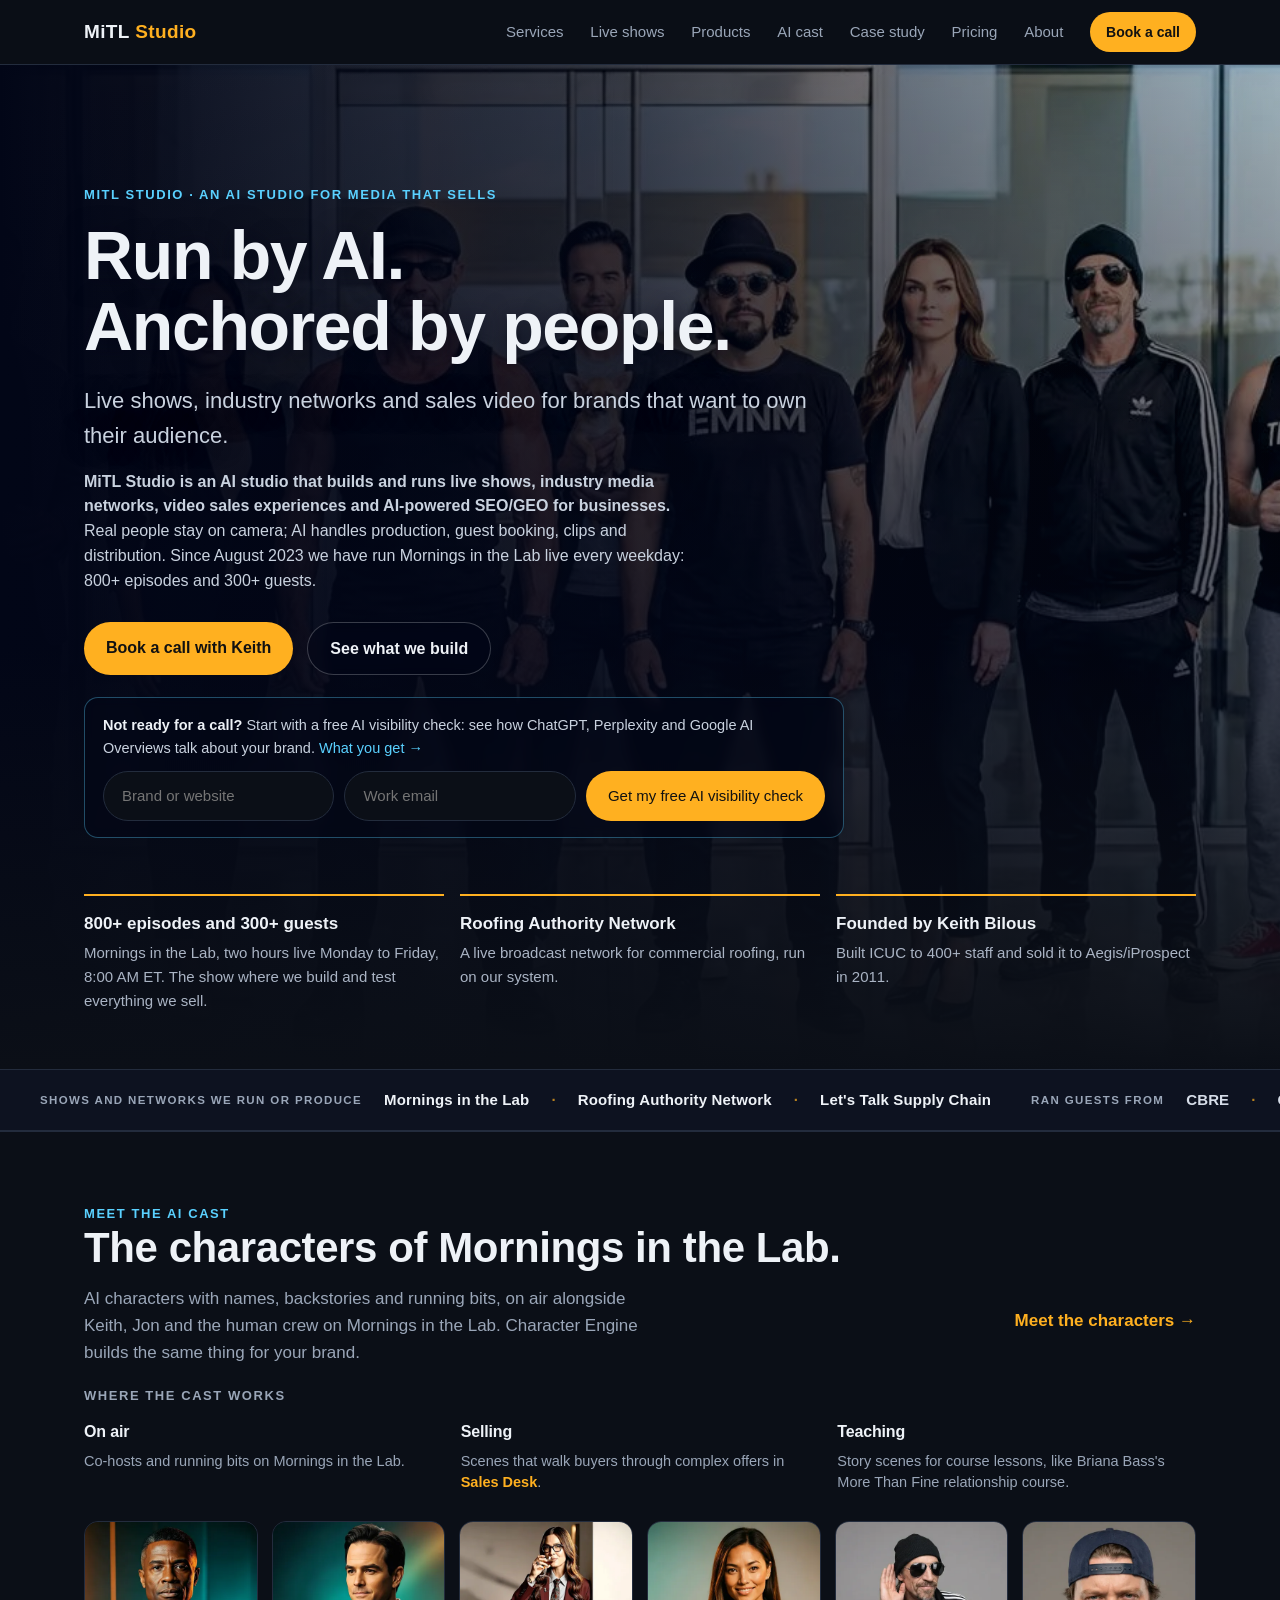
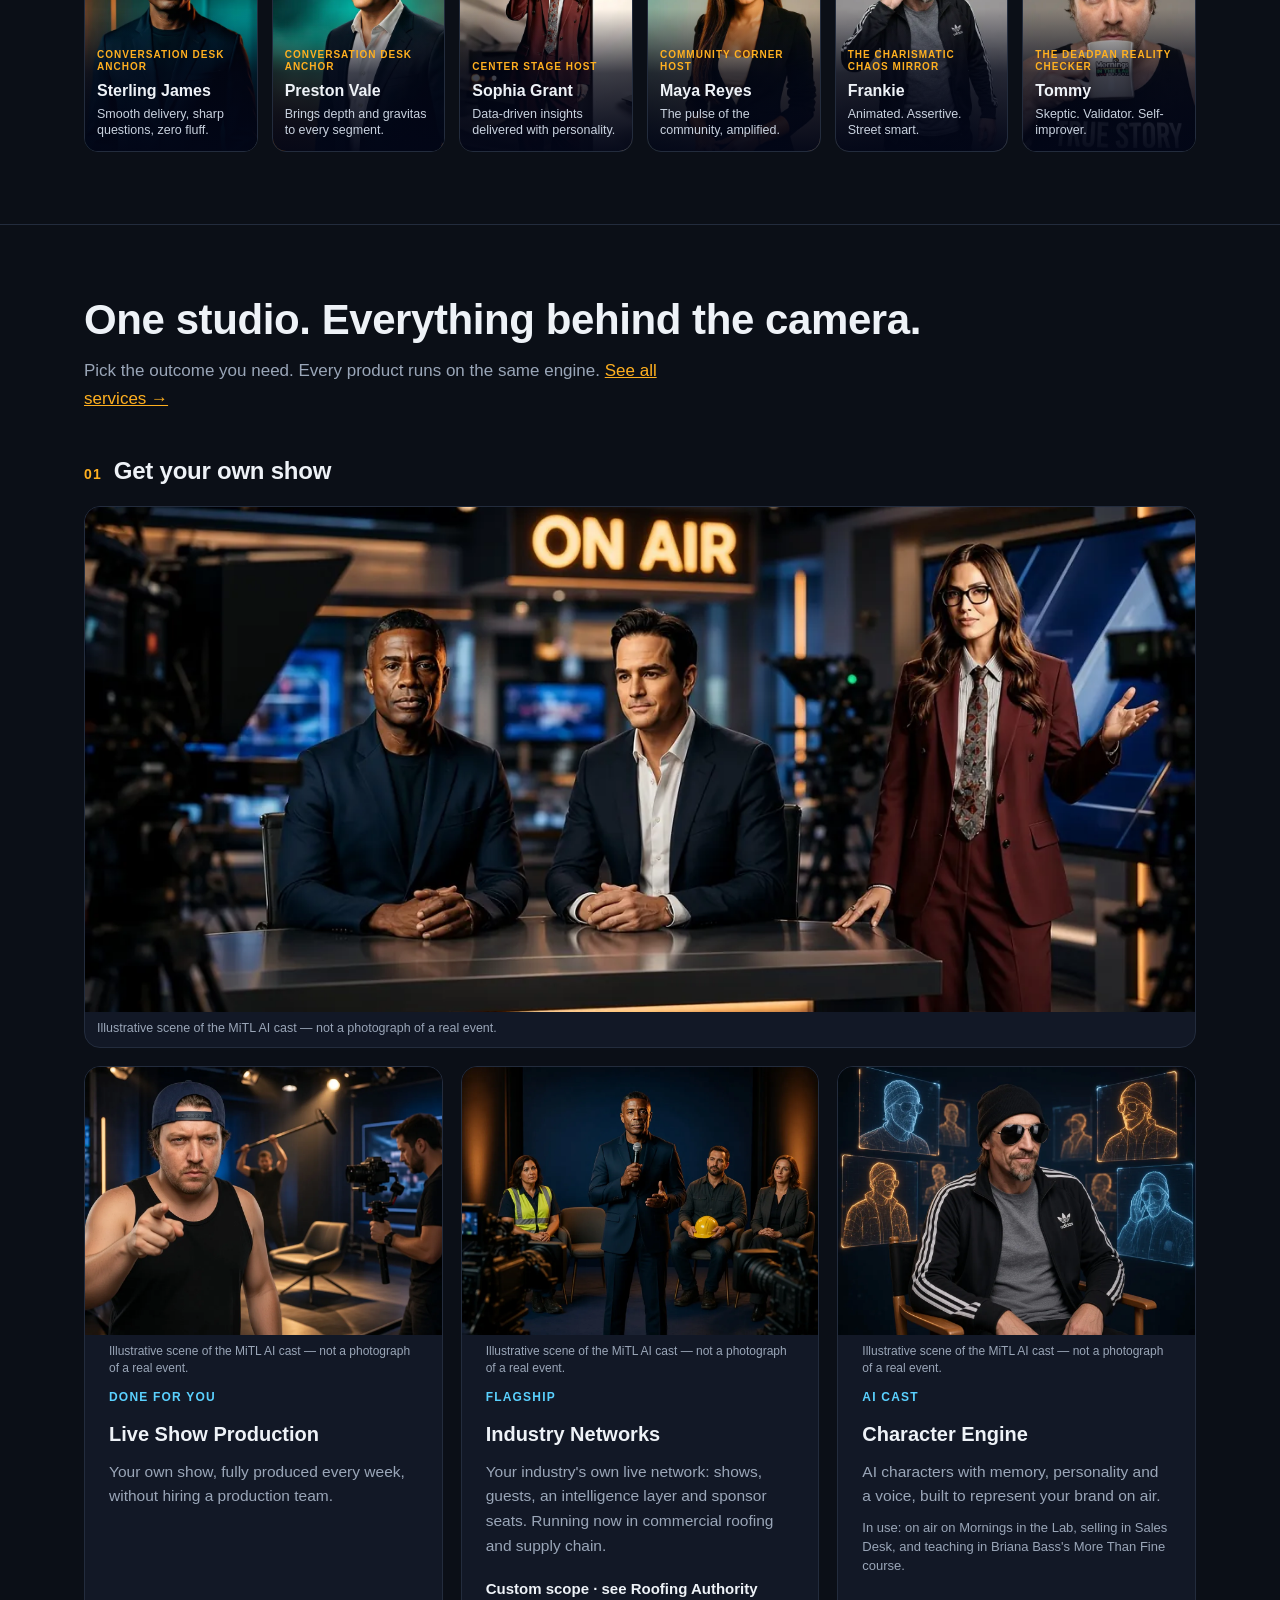
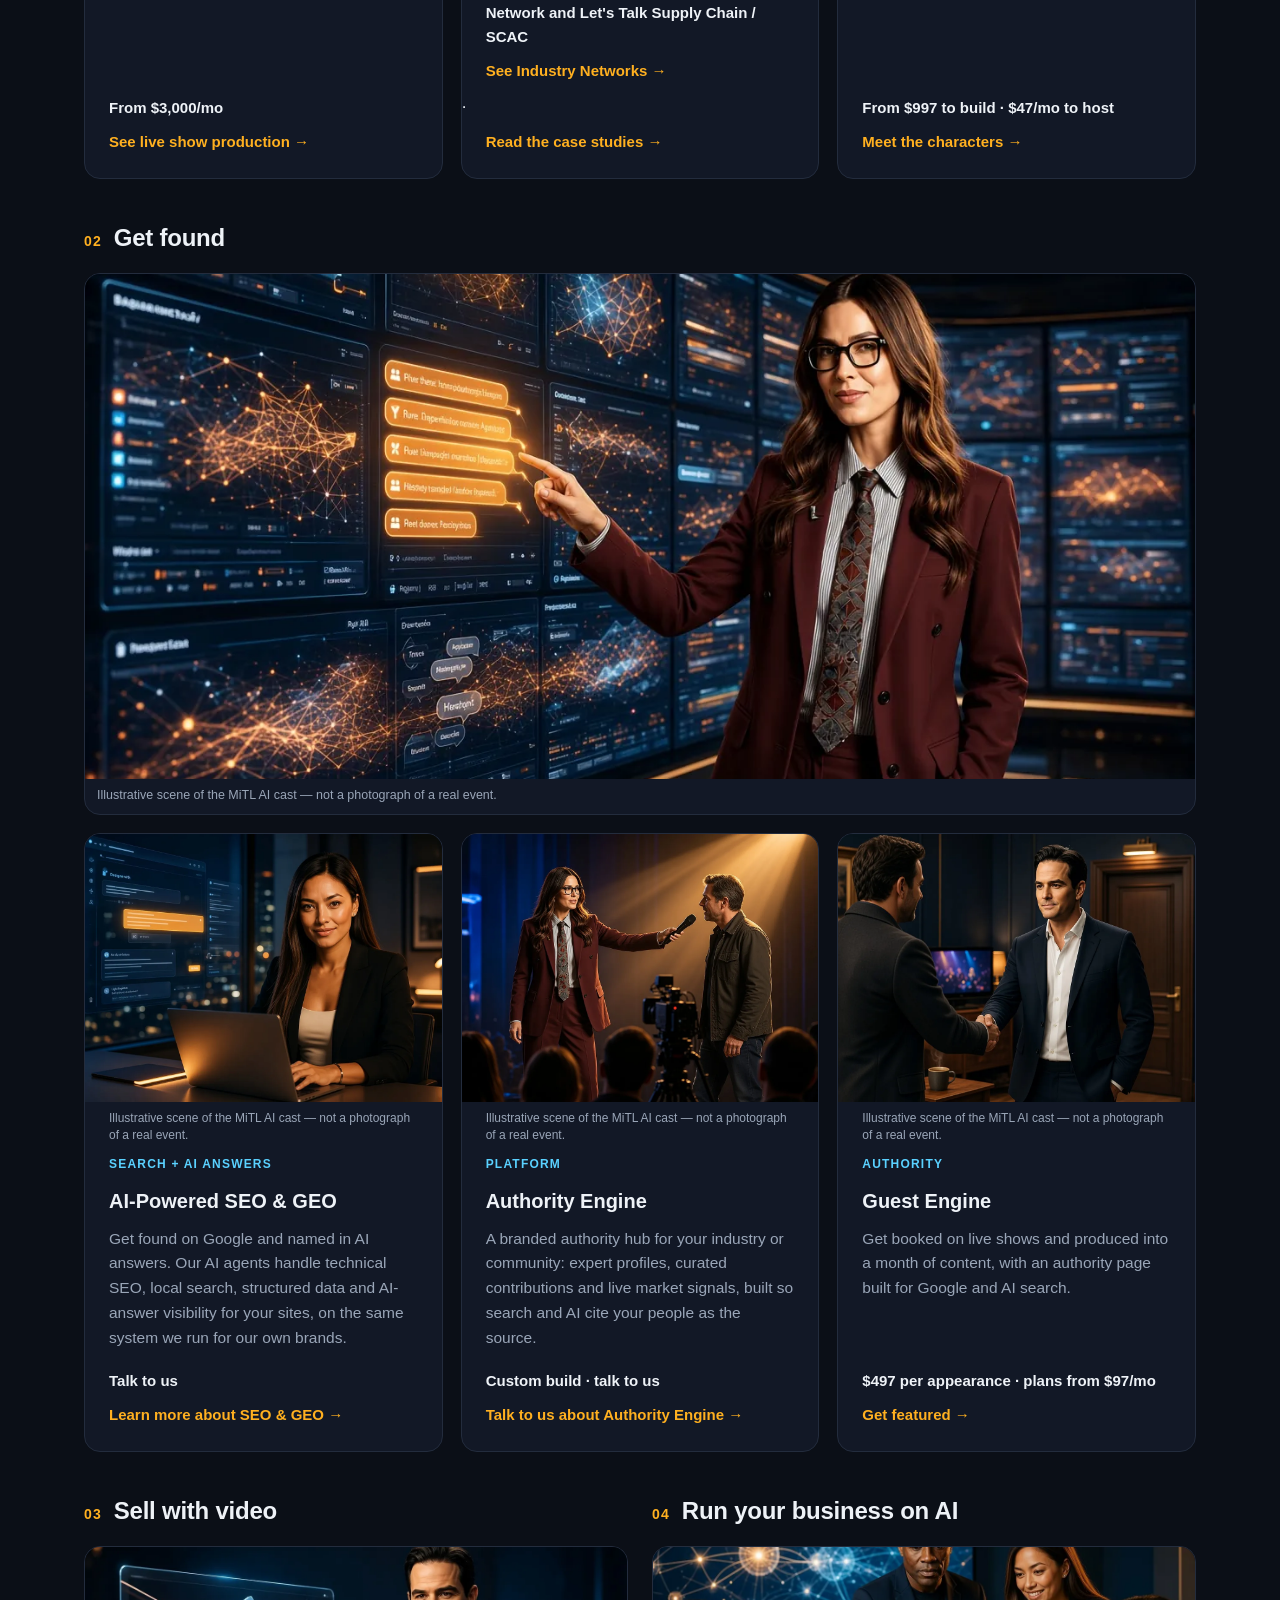
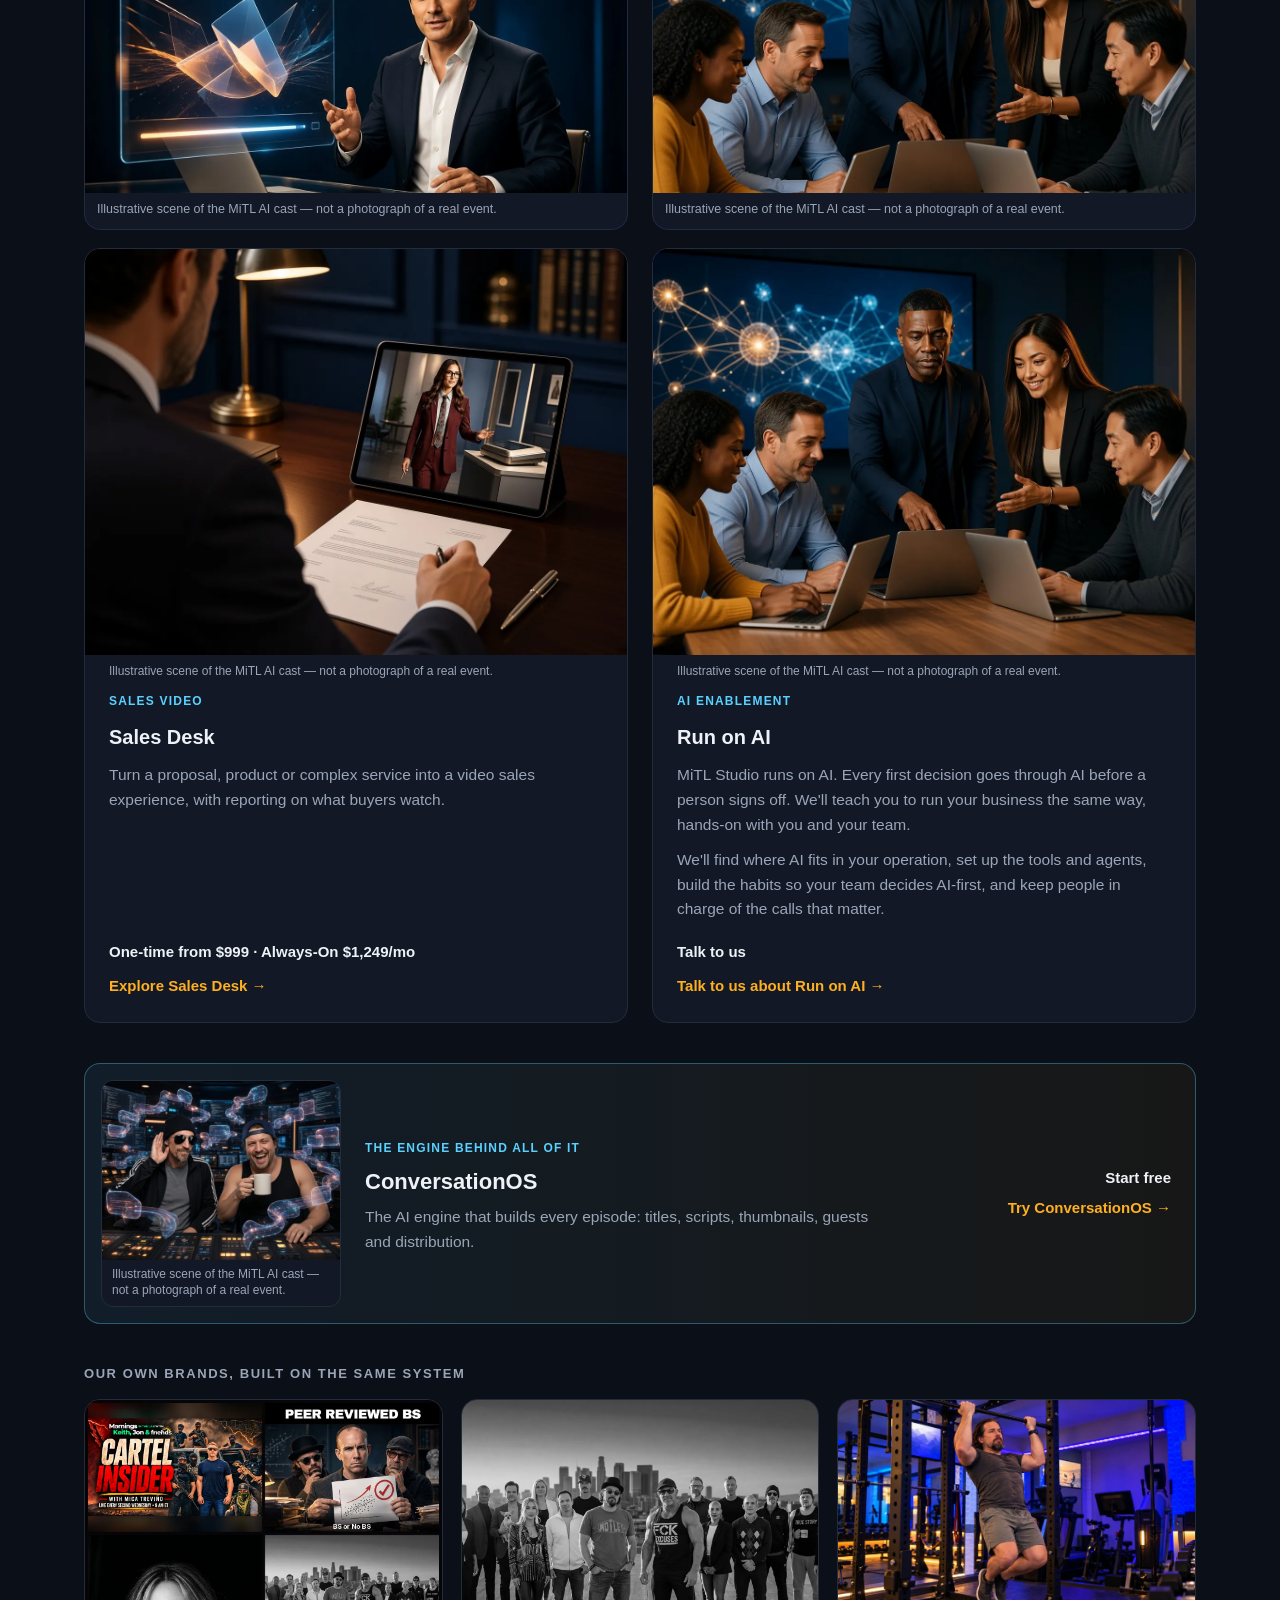
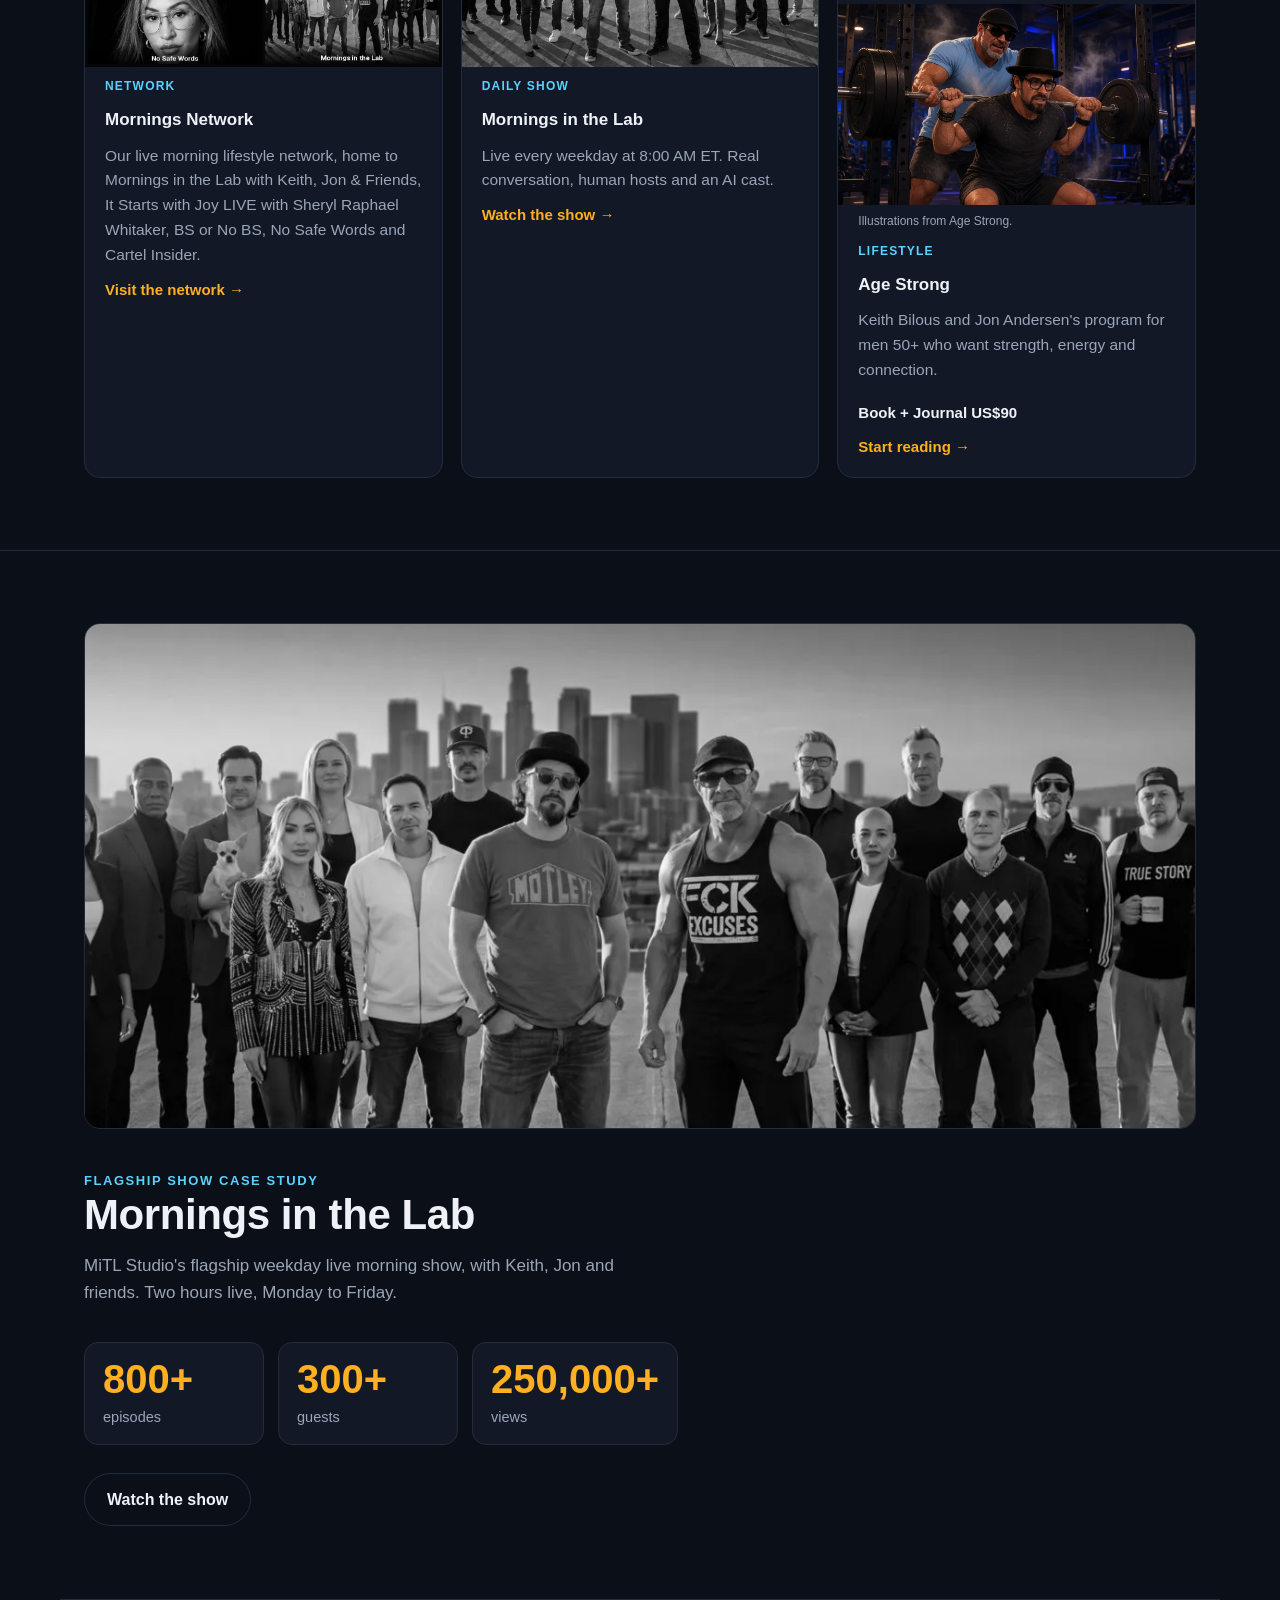
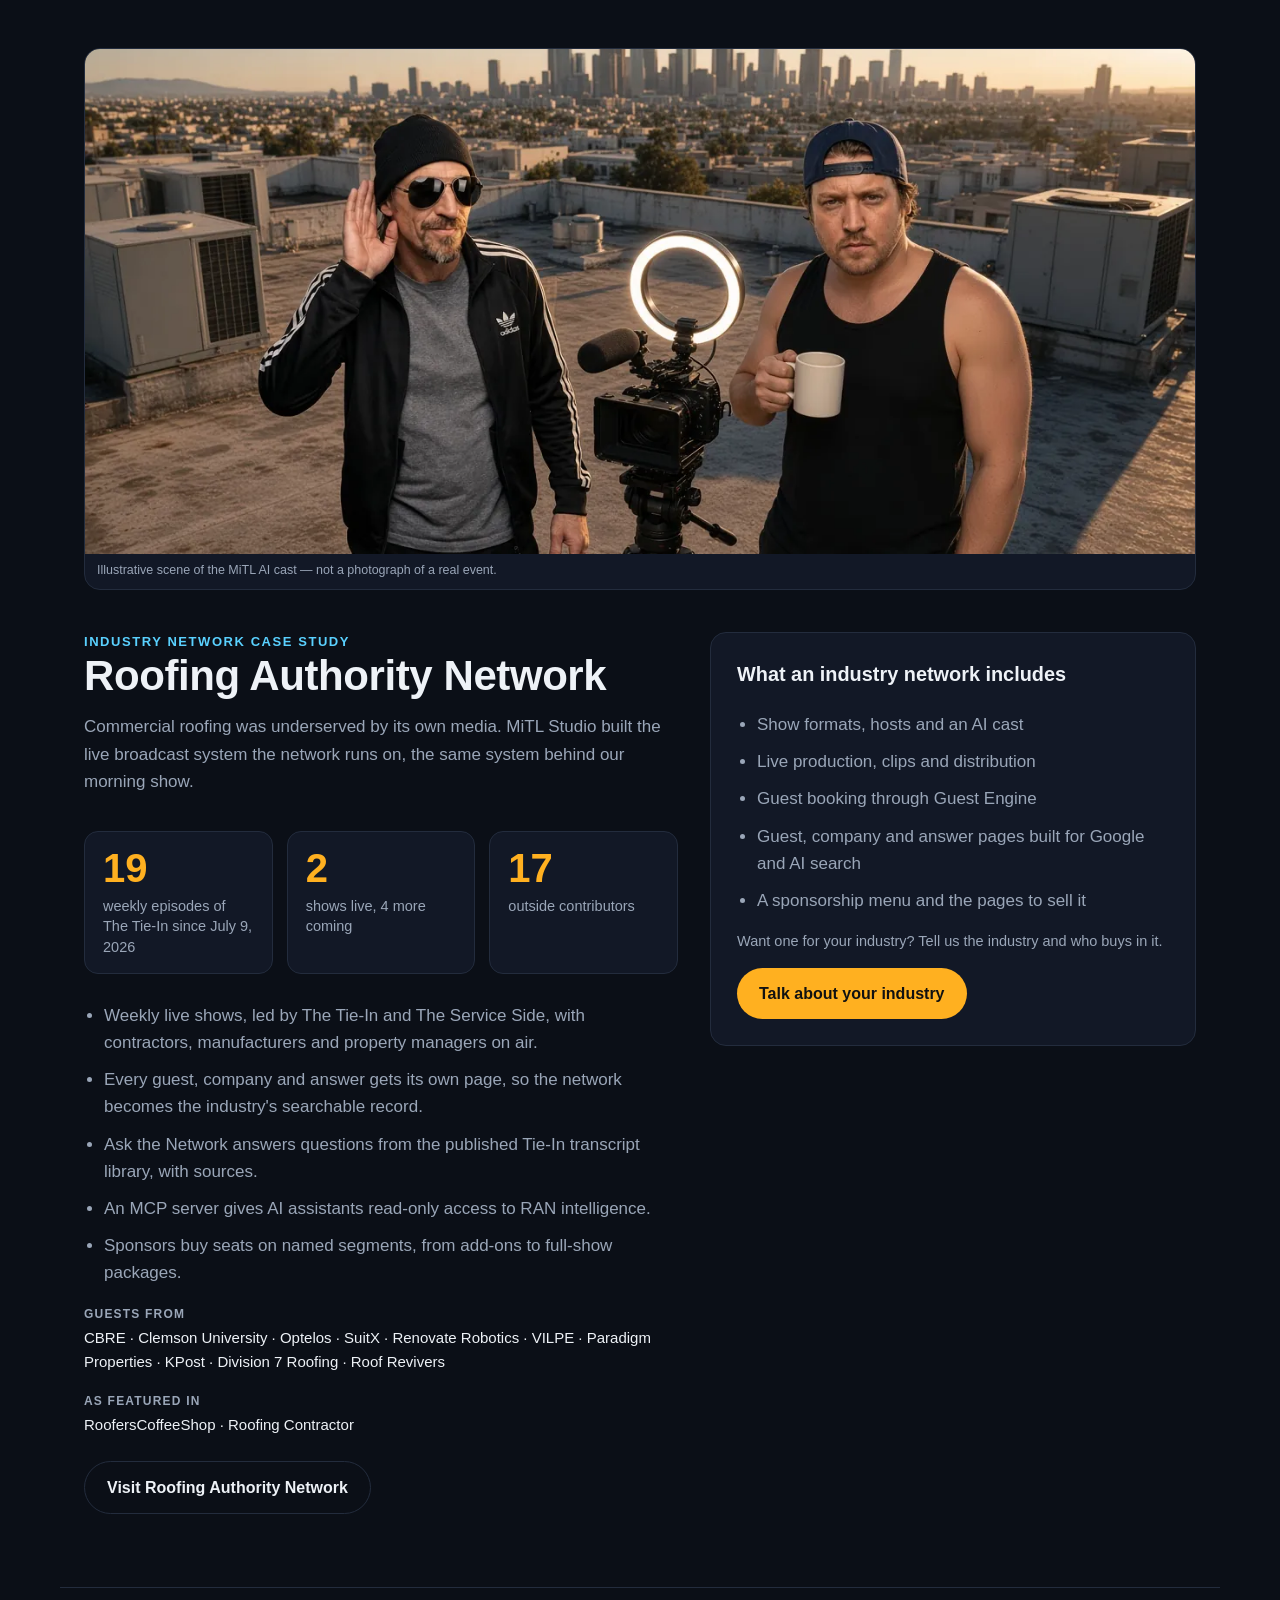
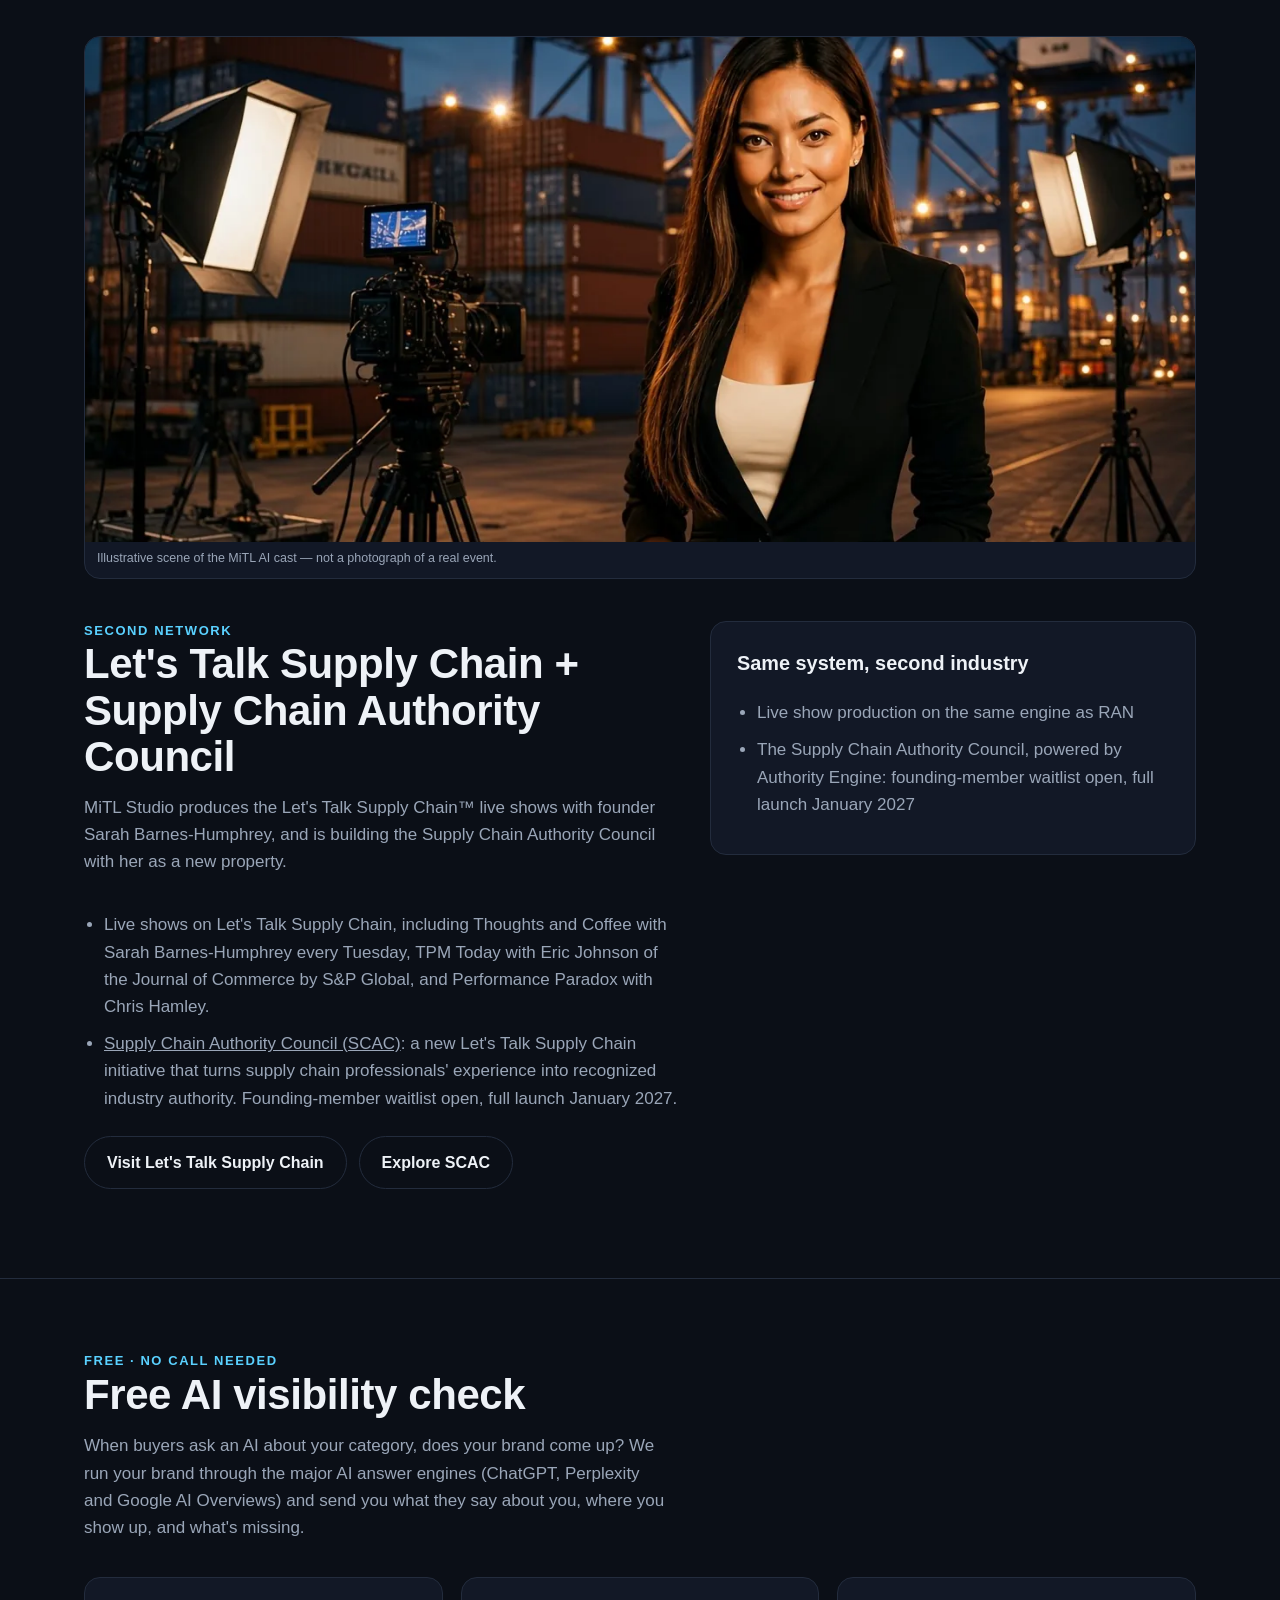
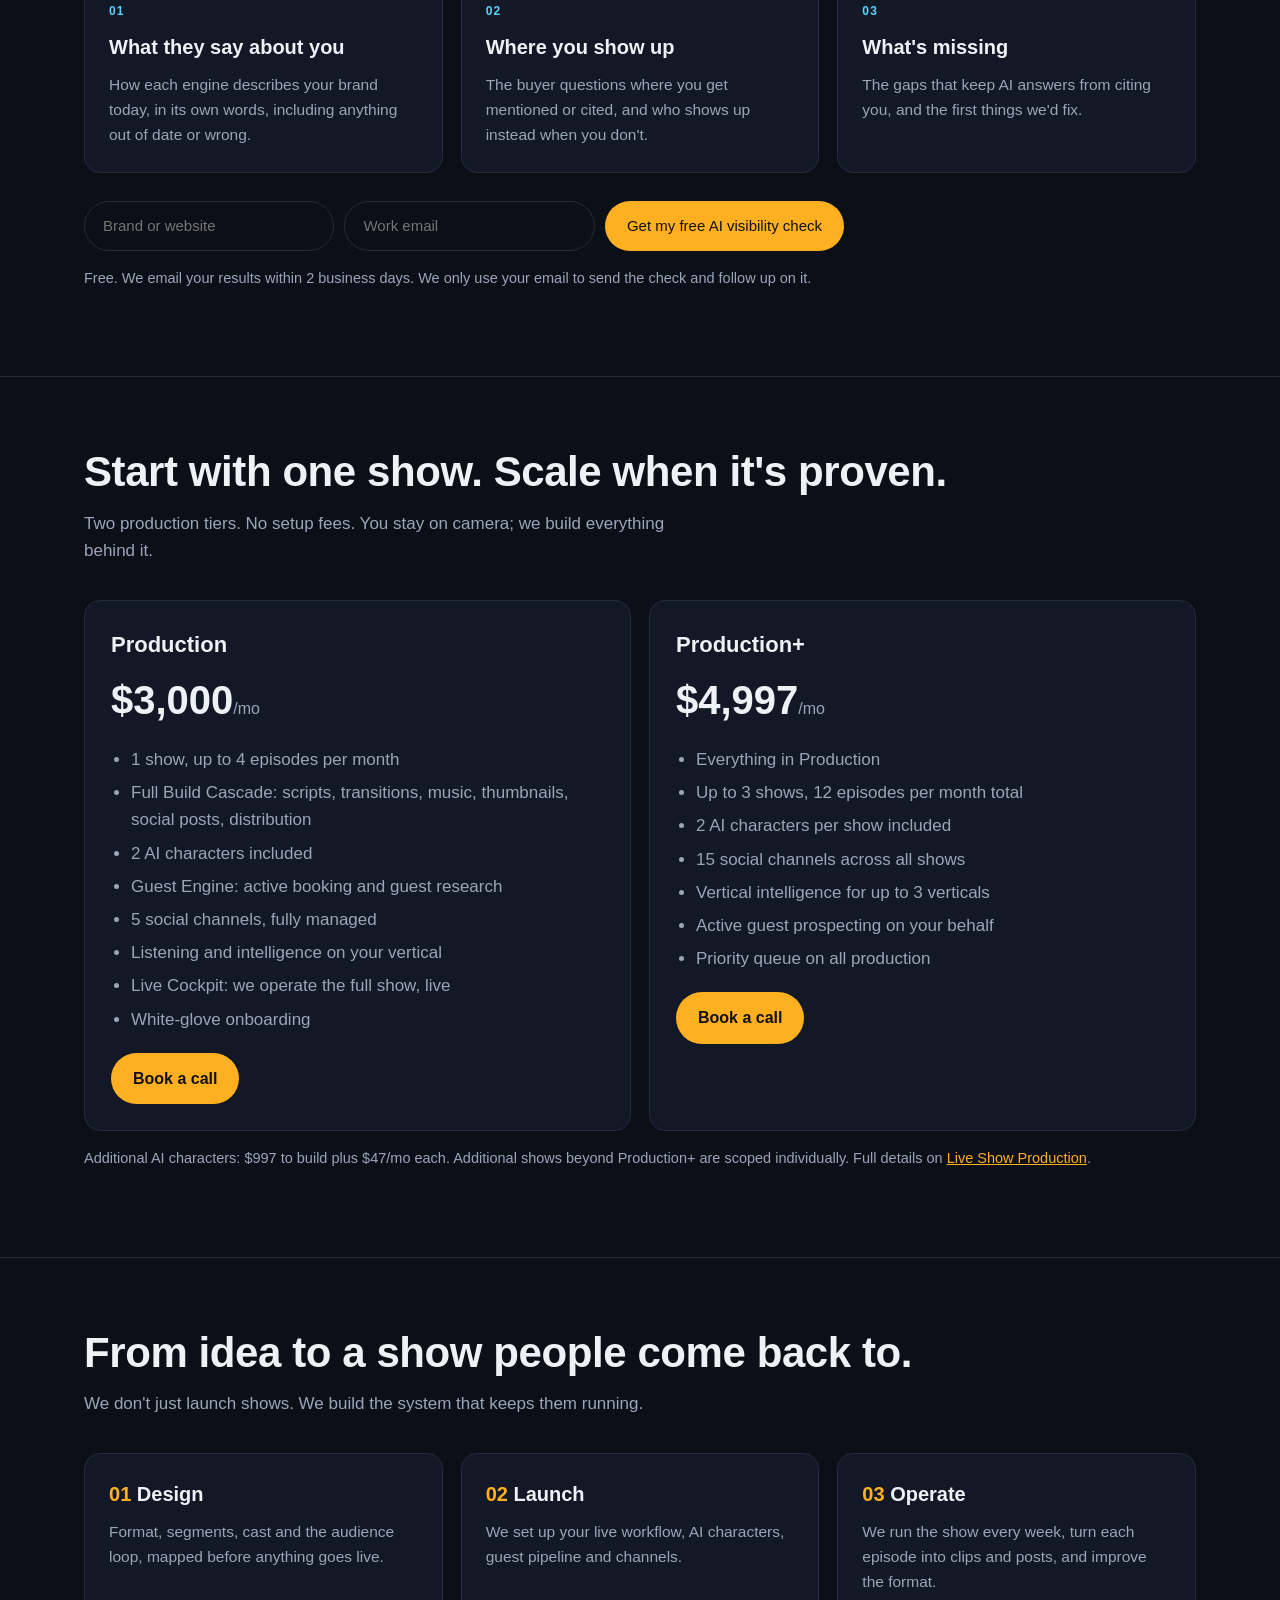
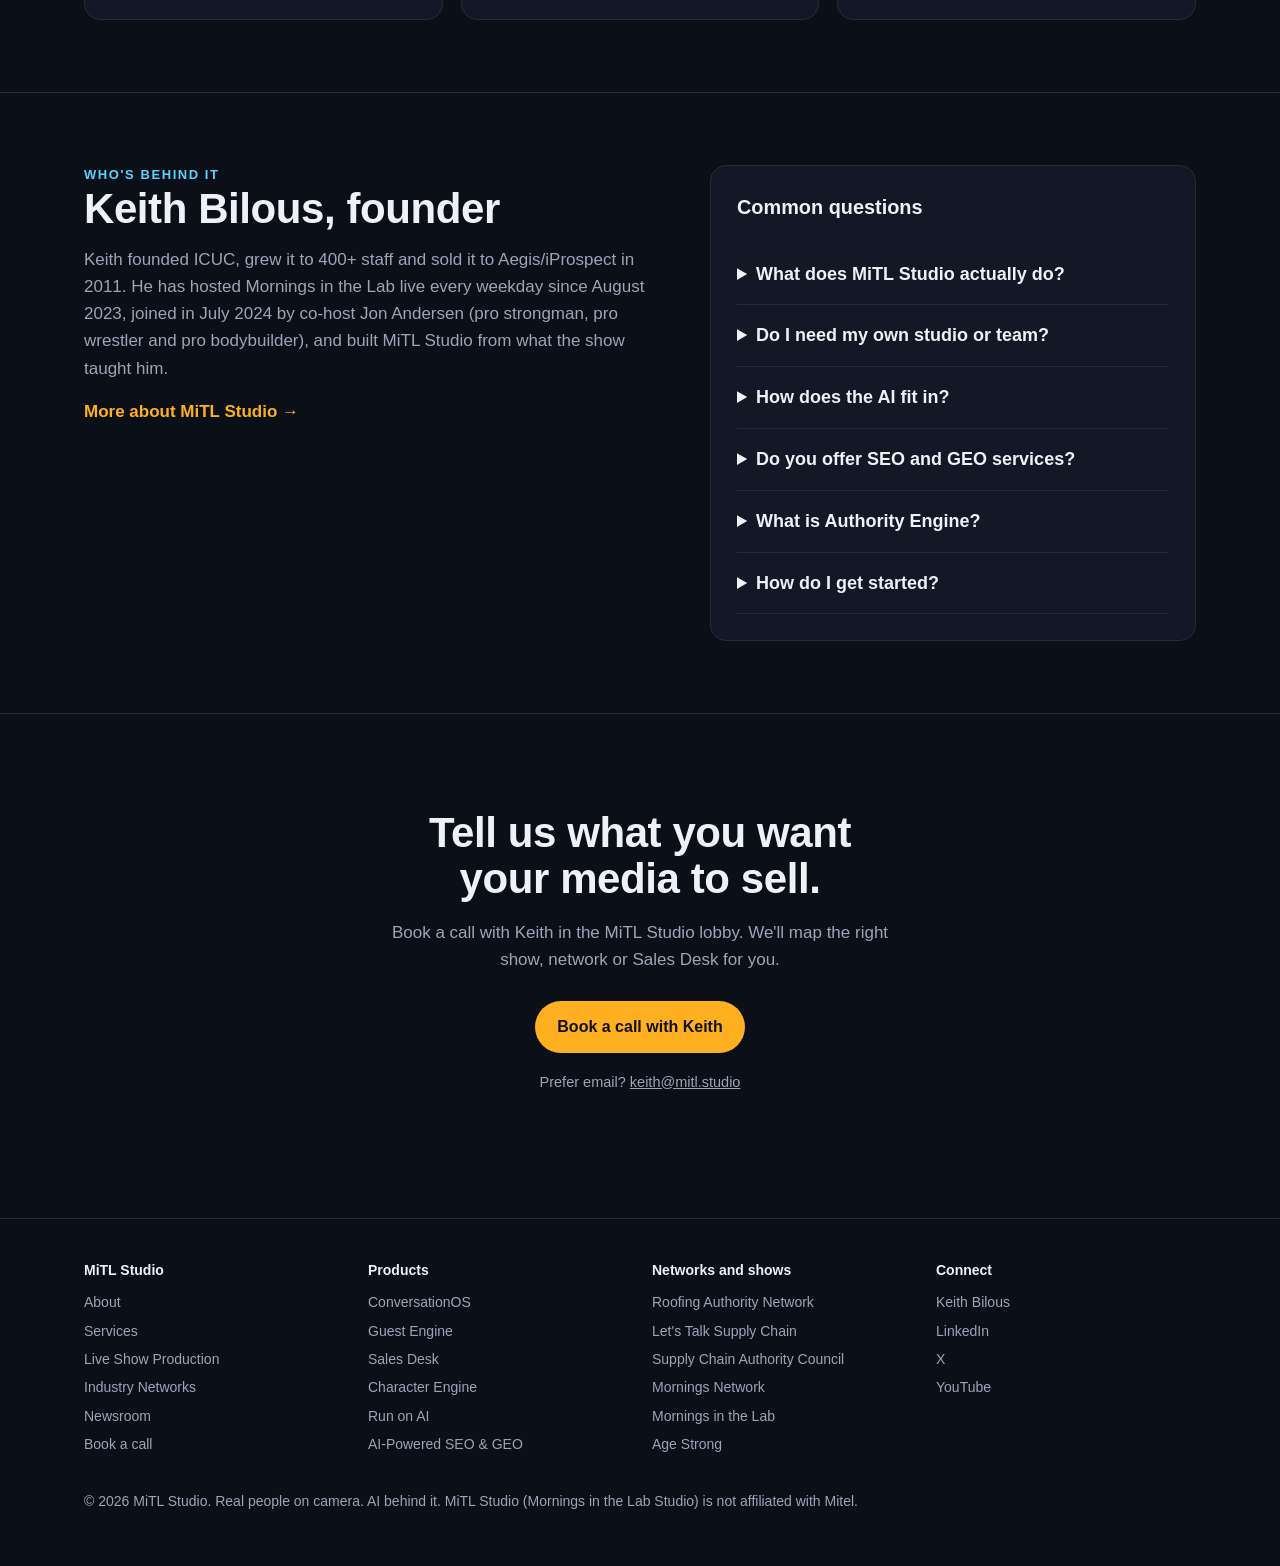
==== commit 67f3160b: "SEO/GEO: new /services/industry-networks page (Service + FAQPage + Breadcrumb schema), internal link" ====
--- a/index.html
+++ b/index.html
@@ -709,7 +709,7 @@
         <h3>Industry Networks</h3>
         <p>Your industry's own live network: shows, guests, an intelligence layer and sponsor seats. Running now in commercial roofing and supply chain.</p>
         <div class="price">Custom scope · see Roofing Authority Network and Let's Talk Supply Chain / SCAC</div>
-        <a class="more" href="#case-study">Read the case studies →</a>
+        <a class="more" href="/services/industry-networks">See Industry Networks →</a> · <a class="more" href="#case-study">Read the case studies →</a>
       </article>
       <article class="card has-visual">
         <figure class="card-visual">
@@ -1109,7 +1109,7 @@
 <footer>
   <div class="wrap">
     <div class="cols">
-      <div><h4>MiTL Studio</h4><a href="/about">About</a><a href="/services">Services</a><a href="/services/live-show-production">Live Show Production</a><a href="https://newsroom.mitl.studio/">Newsroom</a><a href="https://ro.am/keith">Book a call</a></div>
+      <div><h4>MiTL Studio</h4><a href="/about">About</a><a href="/services">Services</a><a href="/services/live-show-production">Live Show Production</a><a href="/services/industry-networks">Industry Networks</a><a href="https://newsroom.mitl.studio/">Newsroom</a><a href="https://ro.am/keith">Book a call</a></div>
       <div><h4>Products</h4><a href="https://conversationos.live/">ConversationOS</a><a href="https://guestengine.live/">Guest Engine</a><a href="https://salesdesk.video/">Sales Desk</a><a href="https://characterengine.live/">Character Engine</a><a href="#run-on-ai">Run on AI</a><a href="/services/ai-seo-geo">AI-Powered SEO &amp; GEO</a></div>
       <div><h4>Networks and shows</h4><a href="https://www.roofingauthority.network/">Roofing Authority Network</a><a href="https://letstalksupplychain.com/">Let's Talk Supply Chain</a><a href="https://letstalksupplychain.com/scac">Supply Chain Authority Council</a><a href="https://mornings.network/">Mornings Network</a><a href="https://mornings.live/">Mornings in the Lab</a><a href="https://agestrong.life/">Age Strong</a></div>
       <div><h4>Connect</h4><a href="https://keithbilous.com/">Keith Bilous</a><a href="https://www.linkedin.com/in/keithbilous">LinkedIn</a><a href="https://x.com/keithbilous">X</a><a href="https://www.youtube.com/@morningsinthelab">YouTube</a></div>
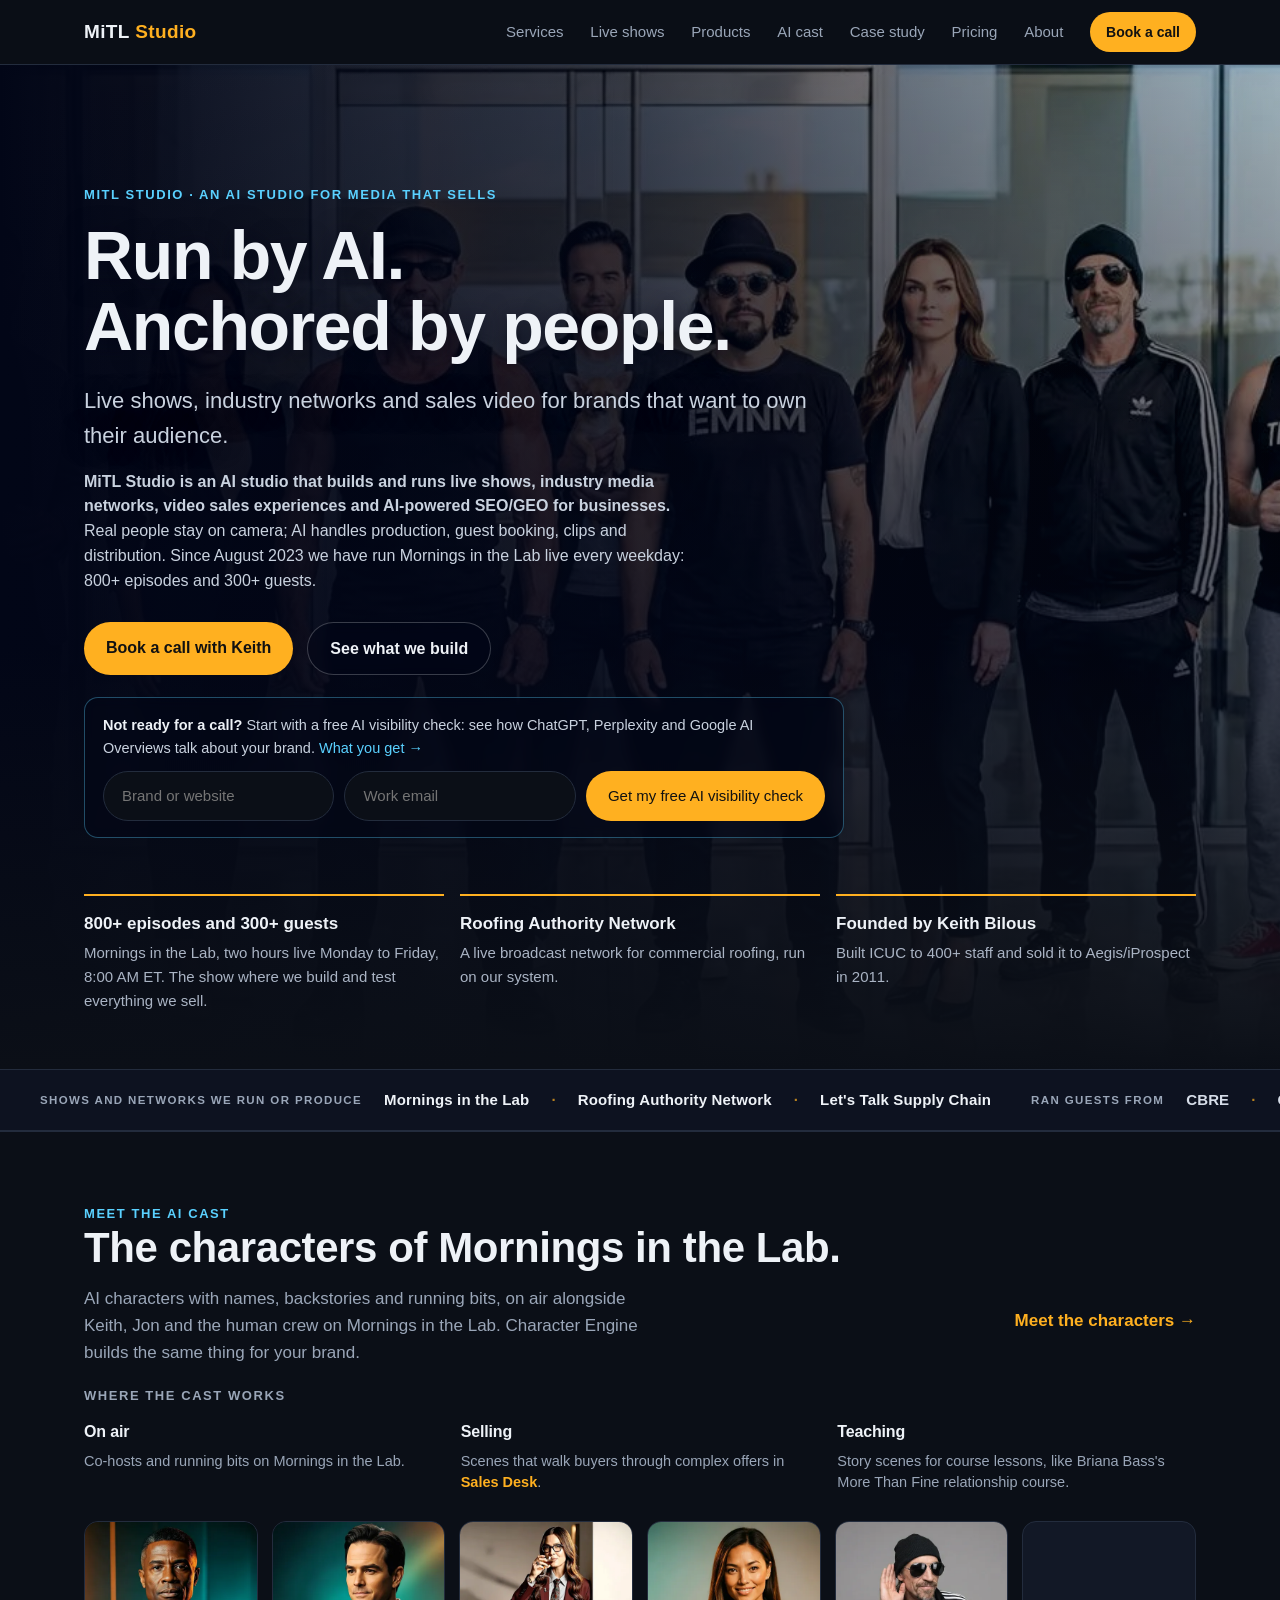
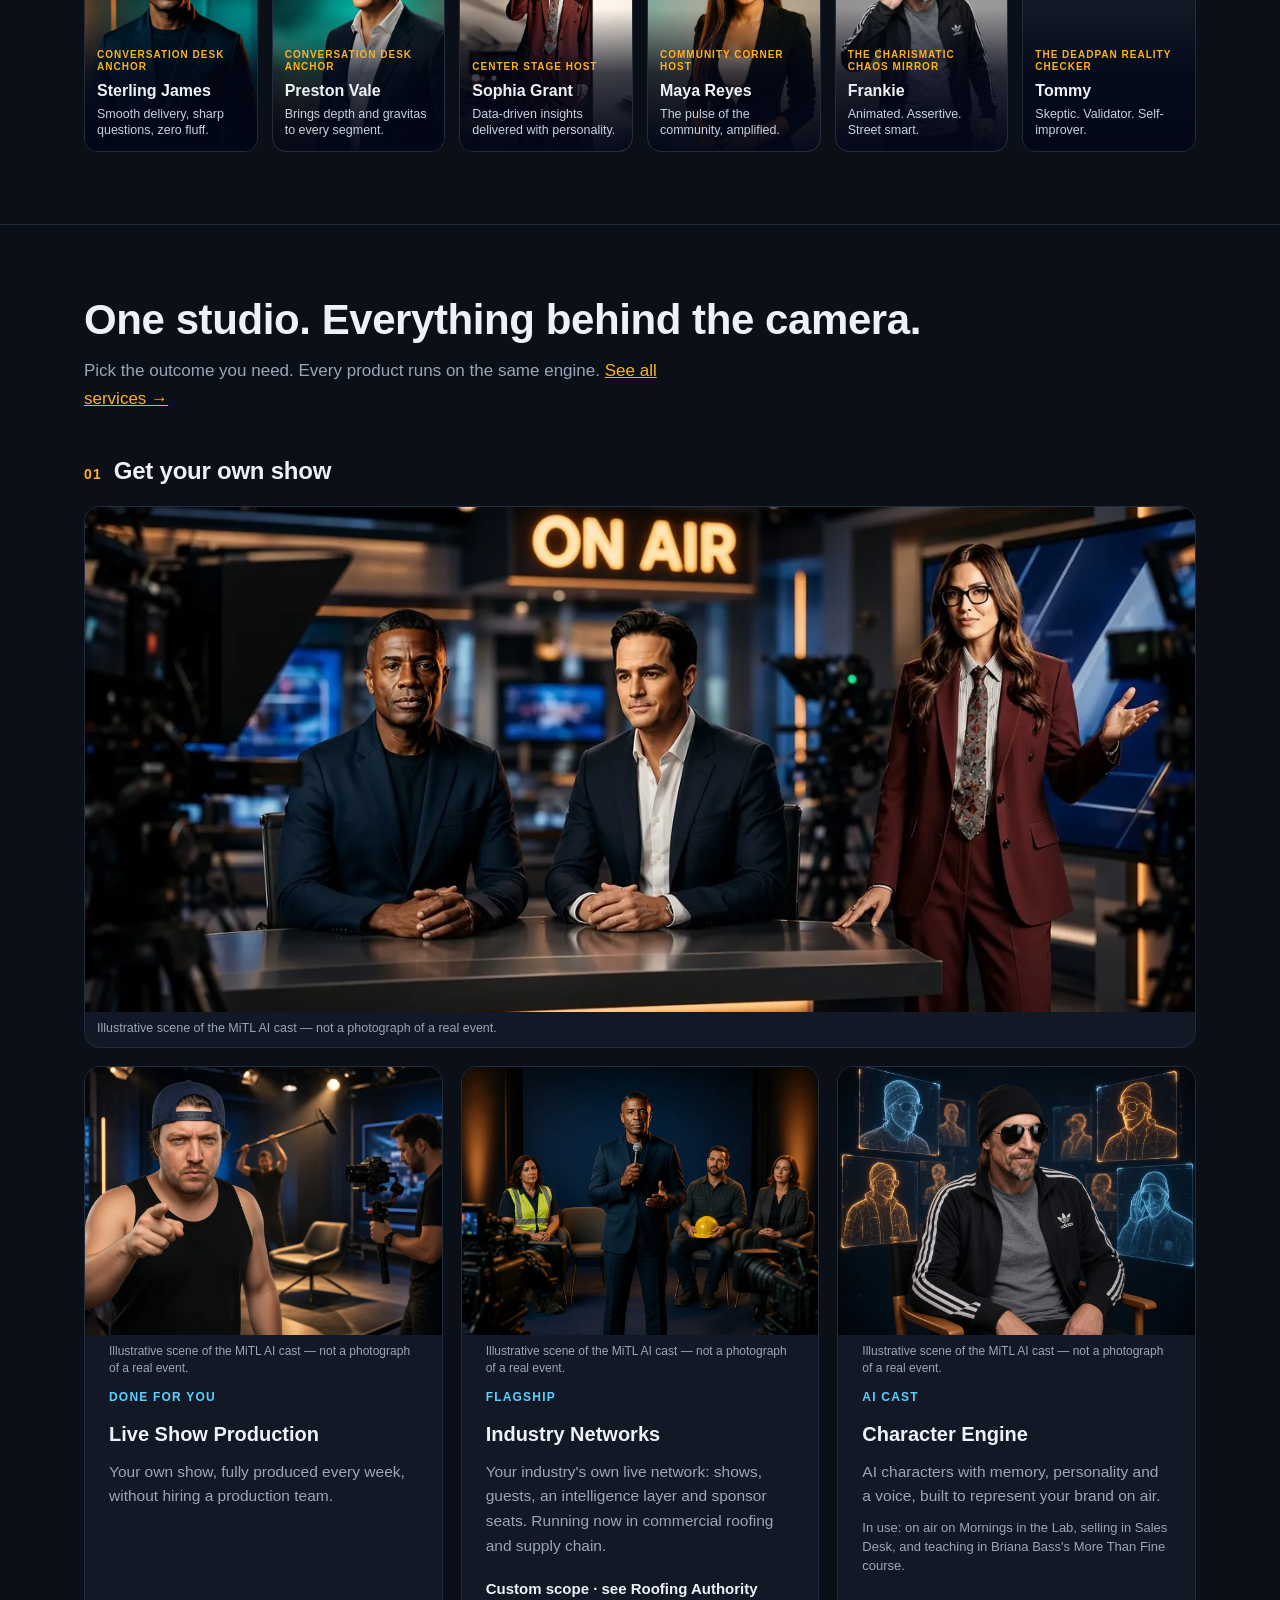
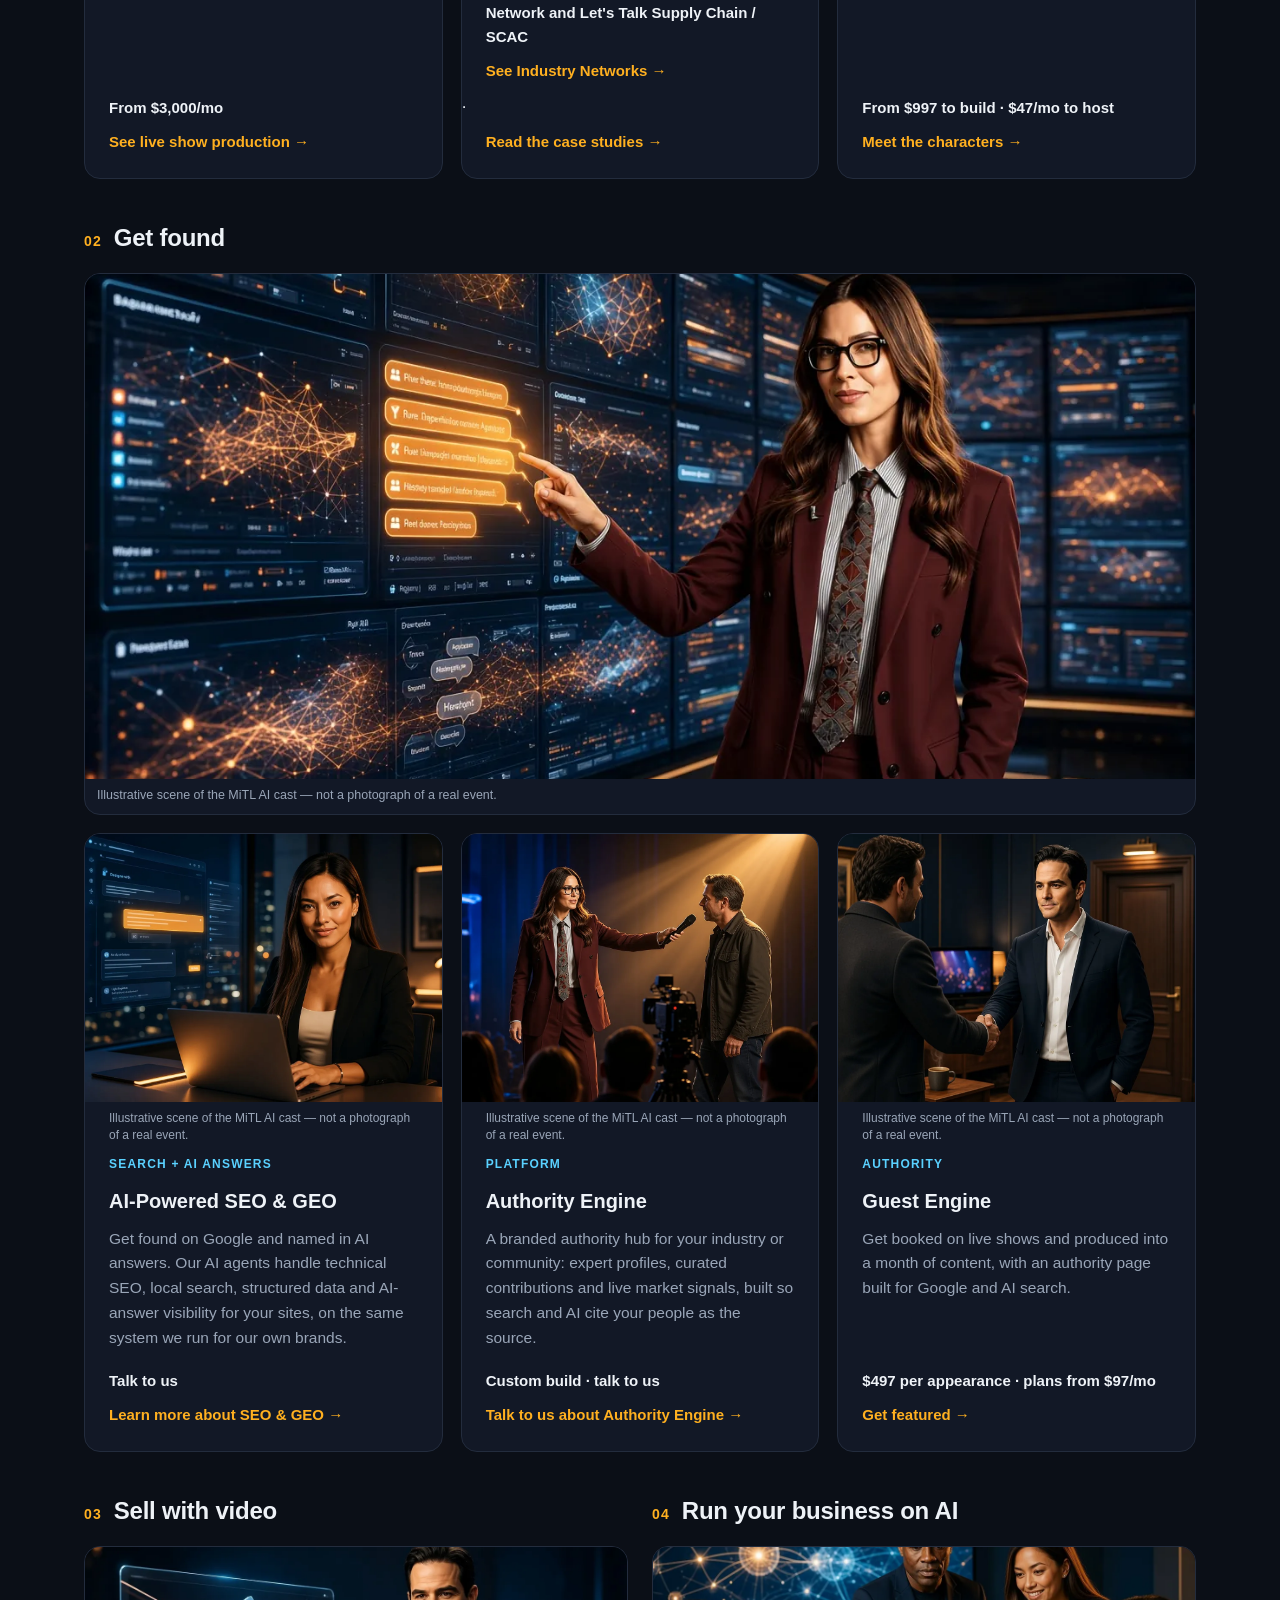
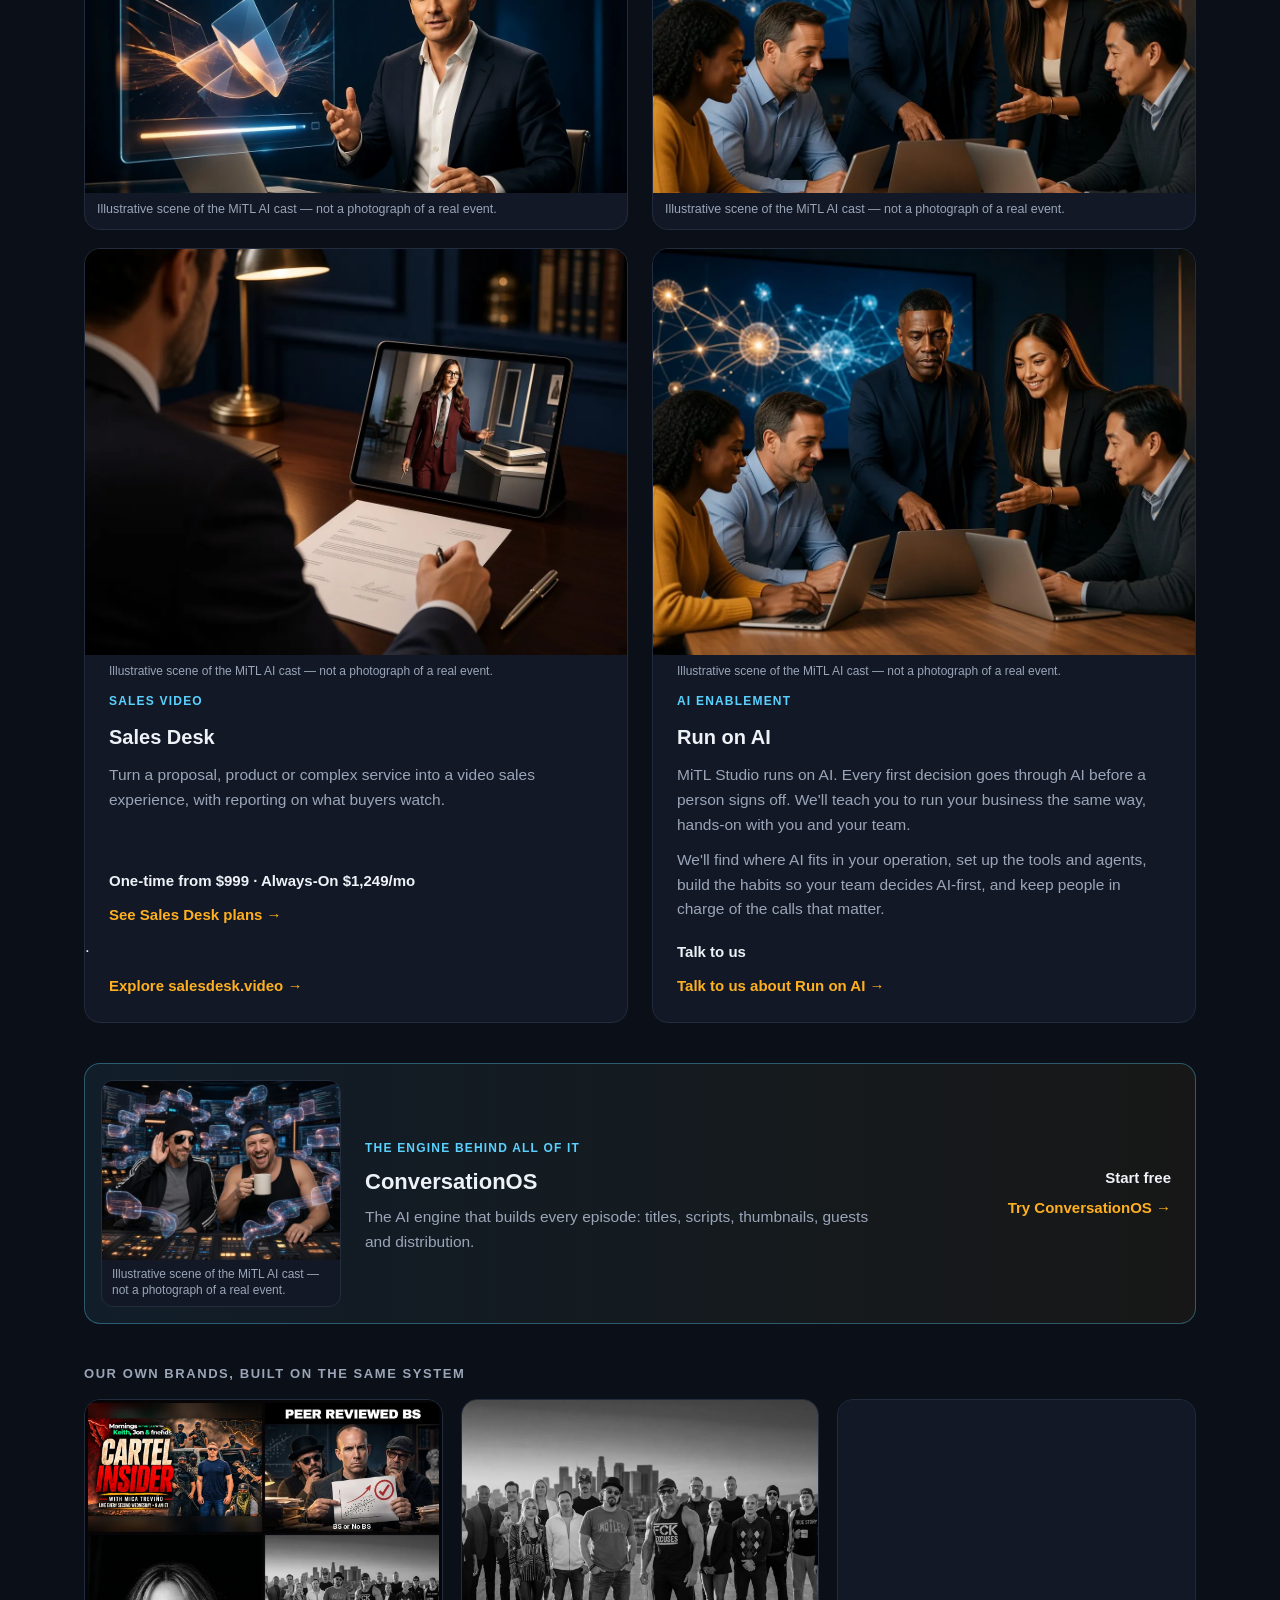
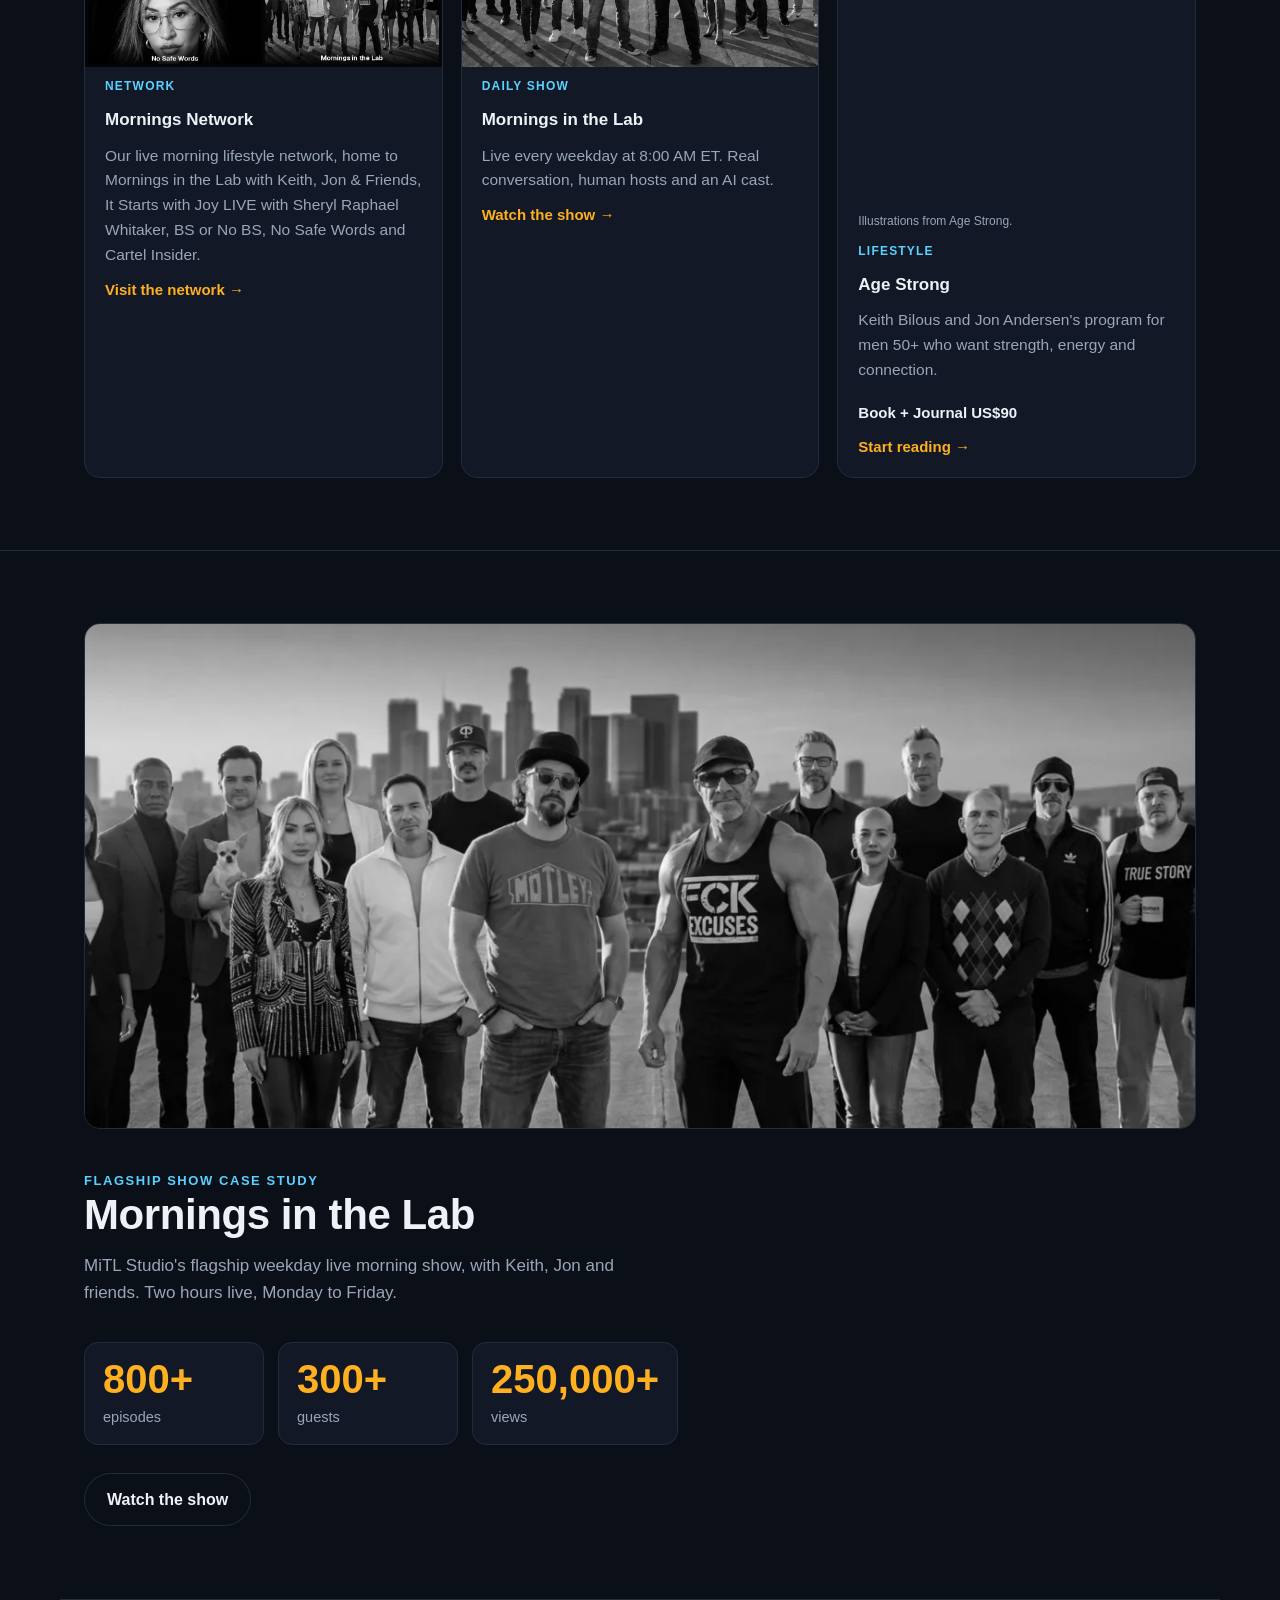
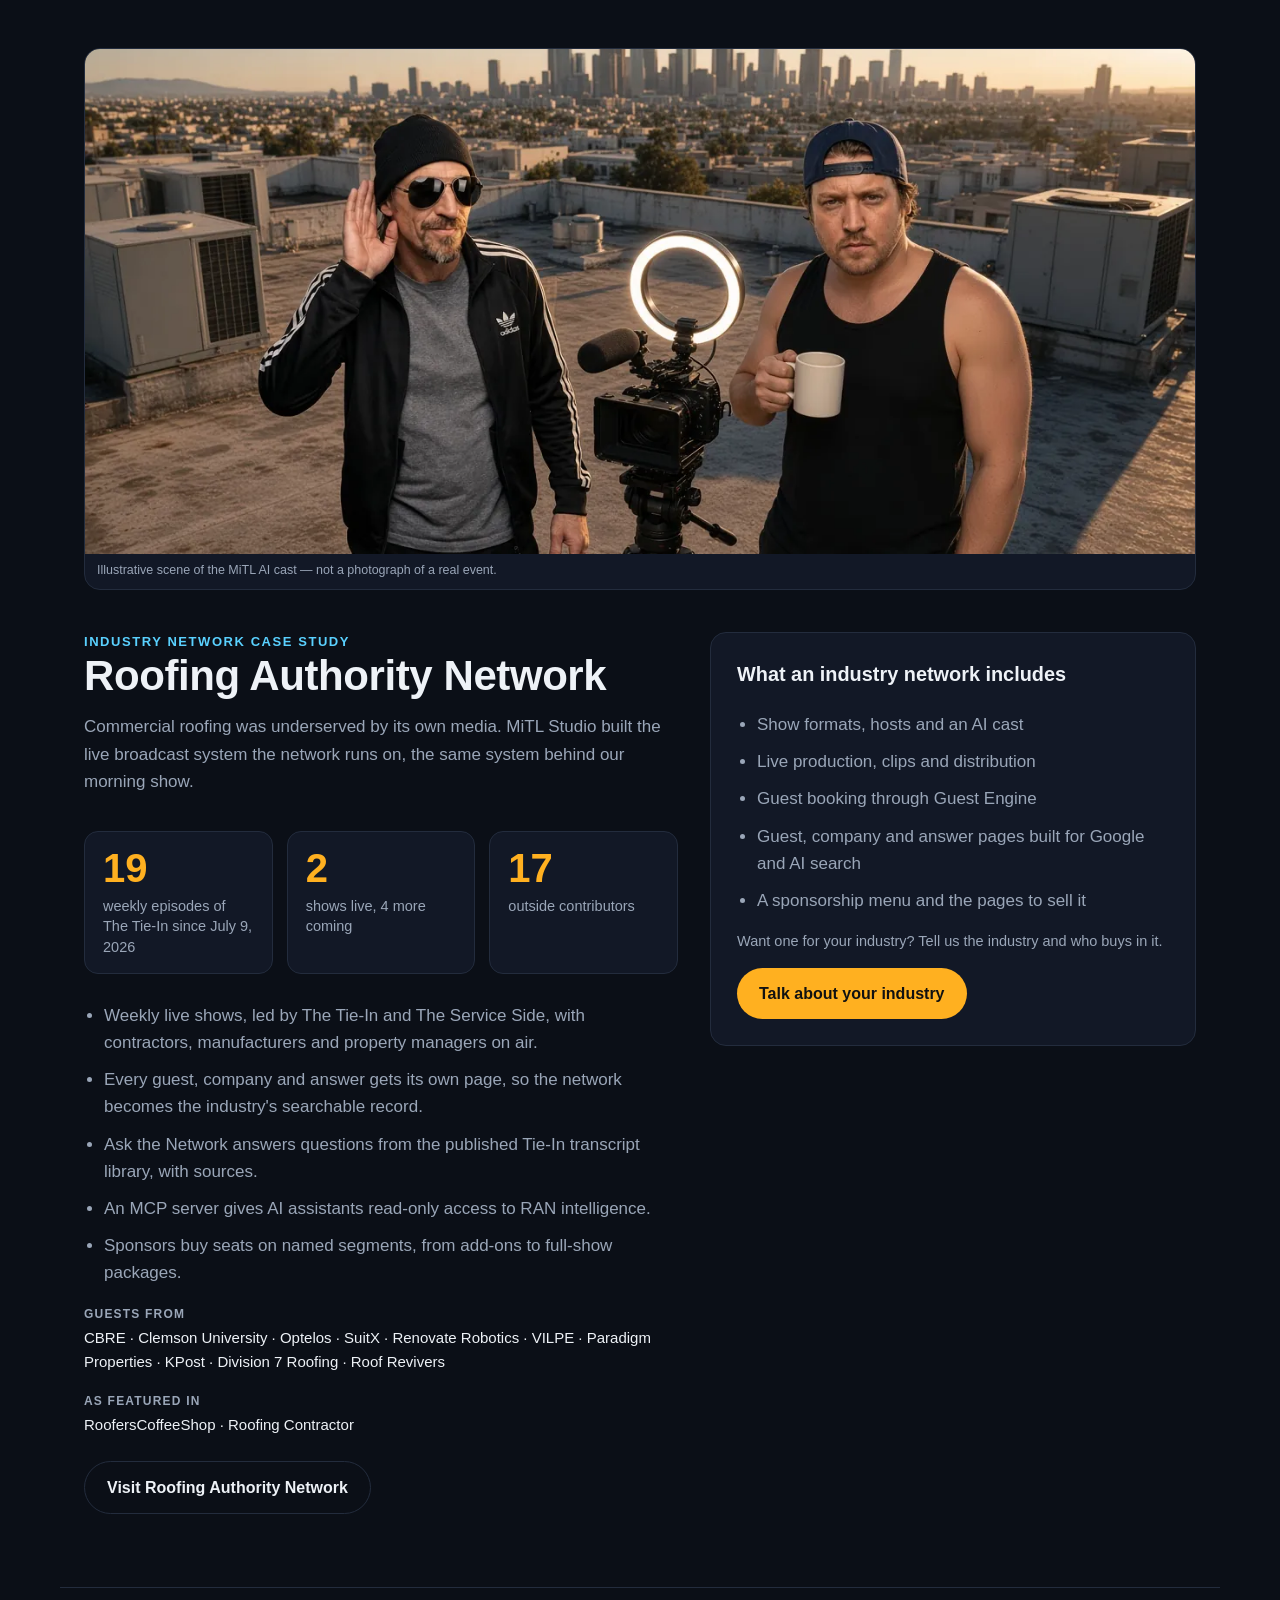
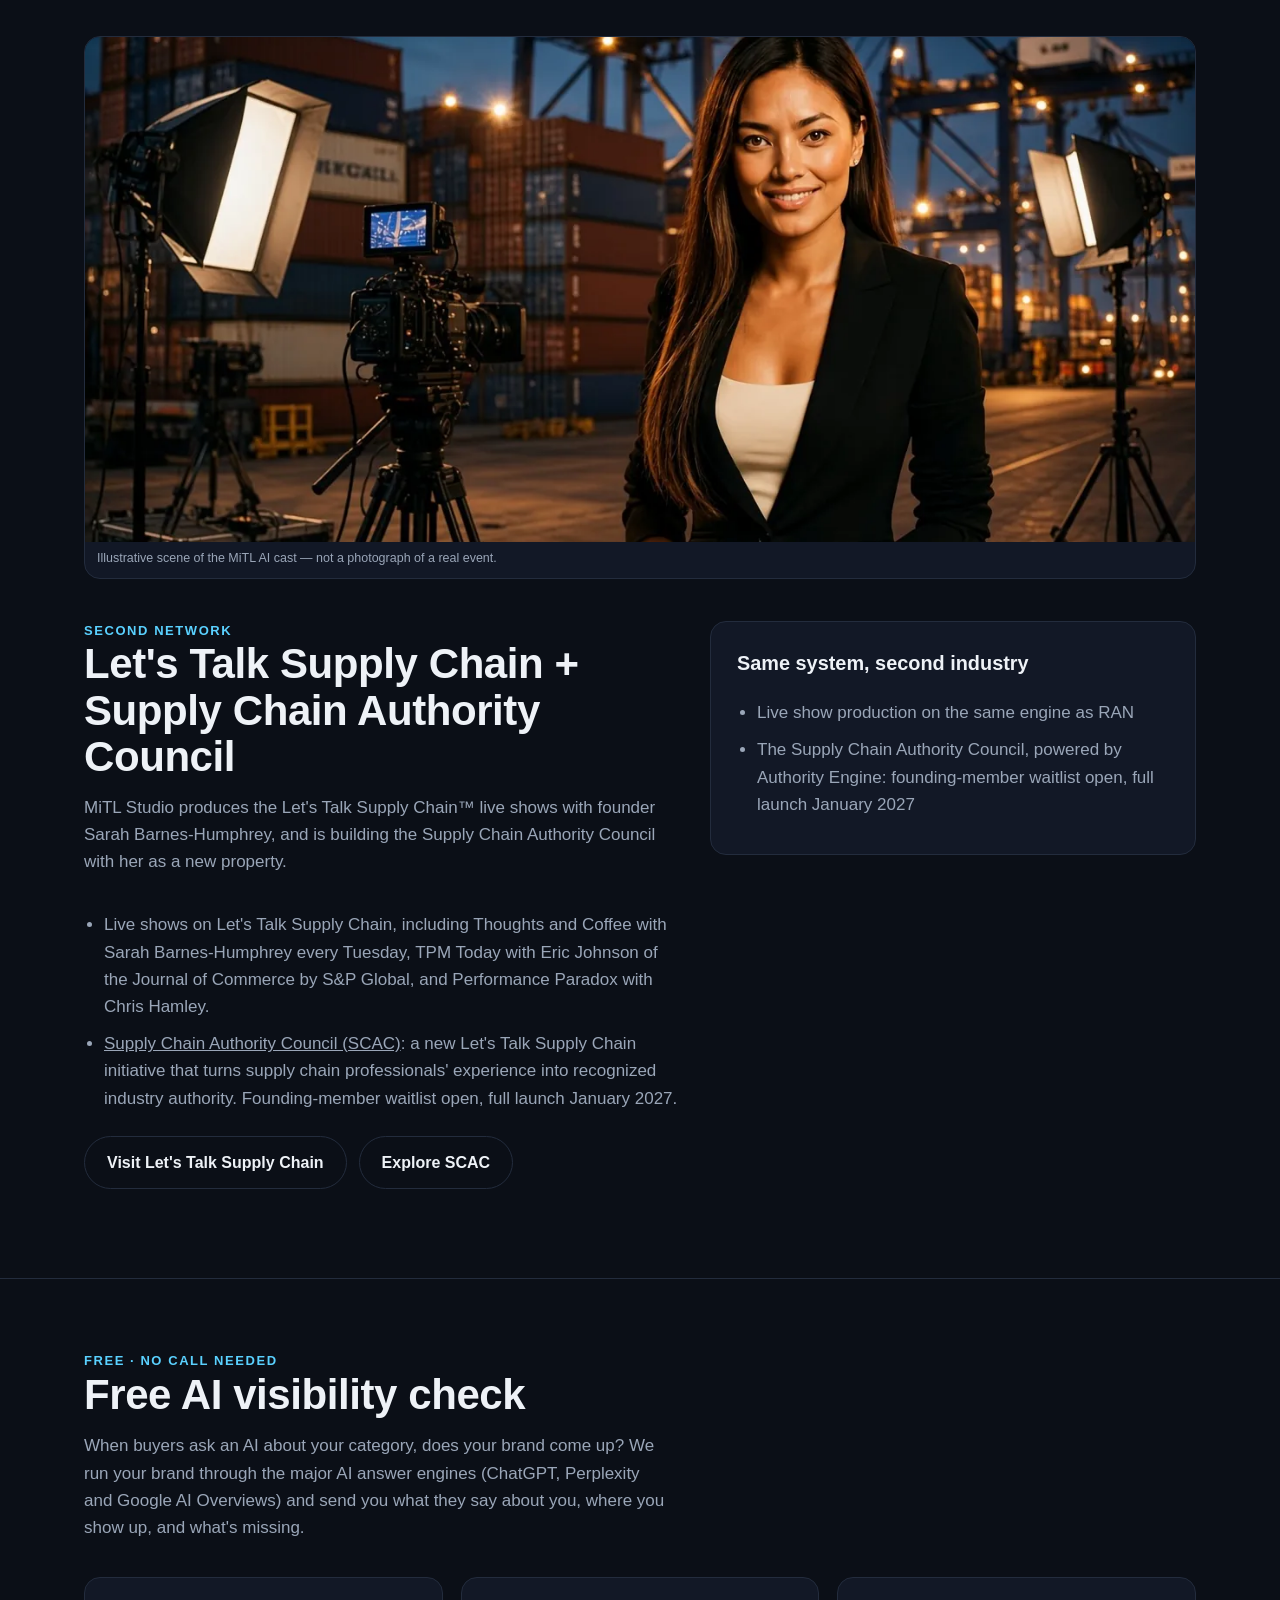
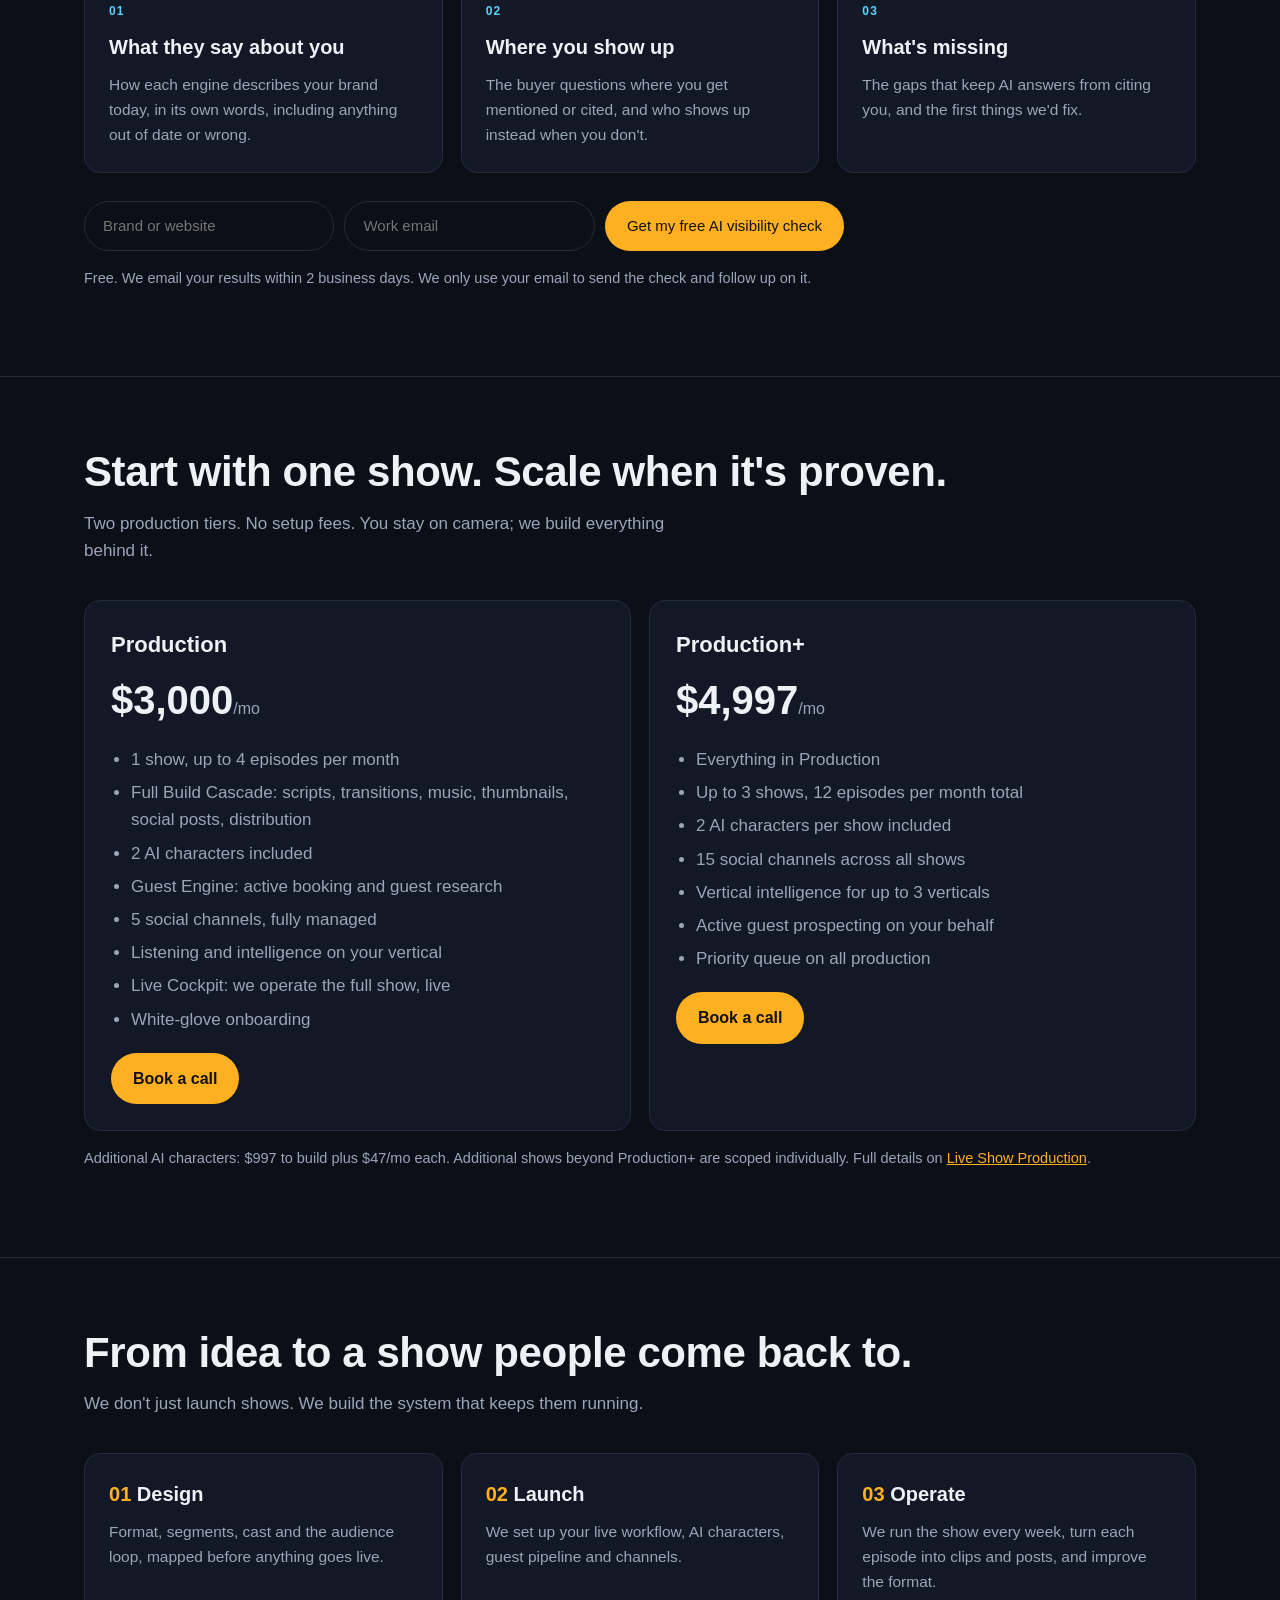
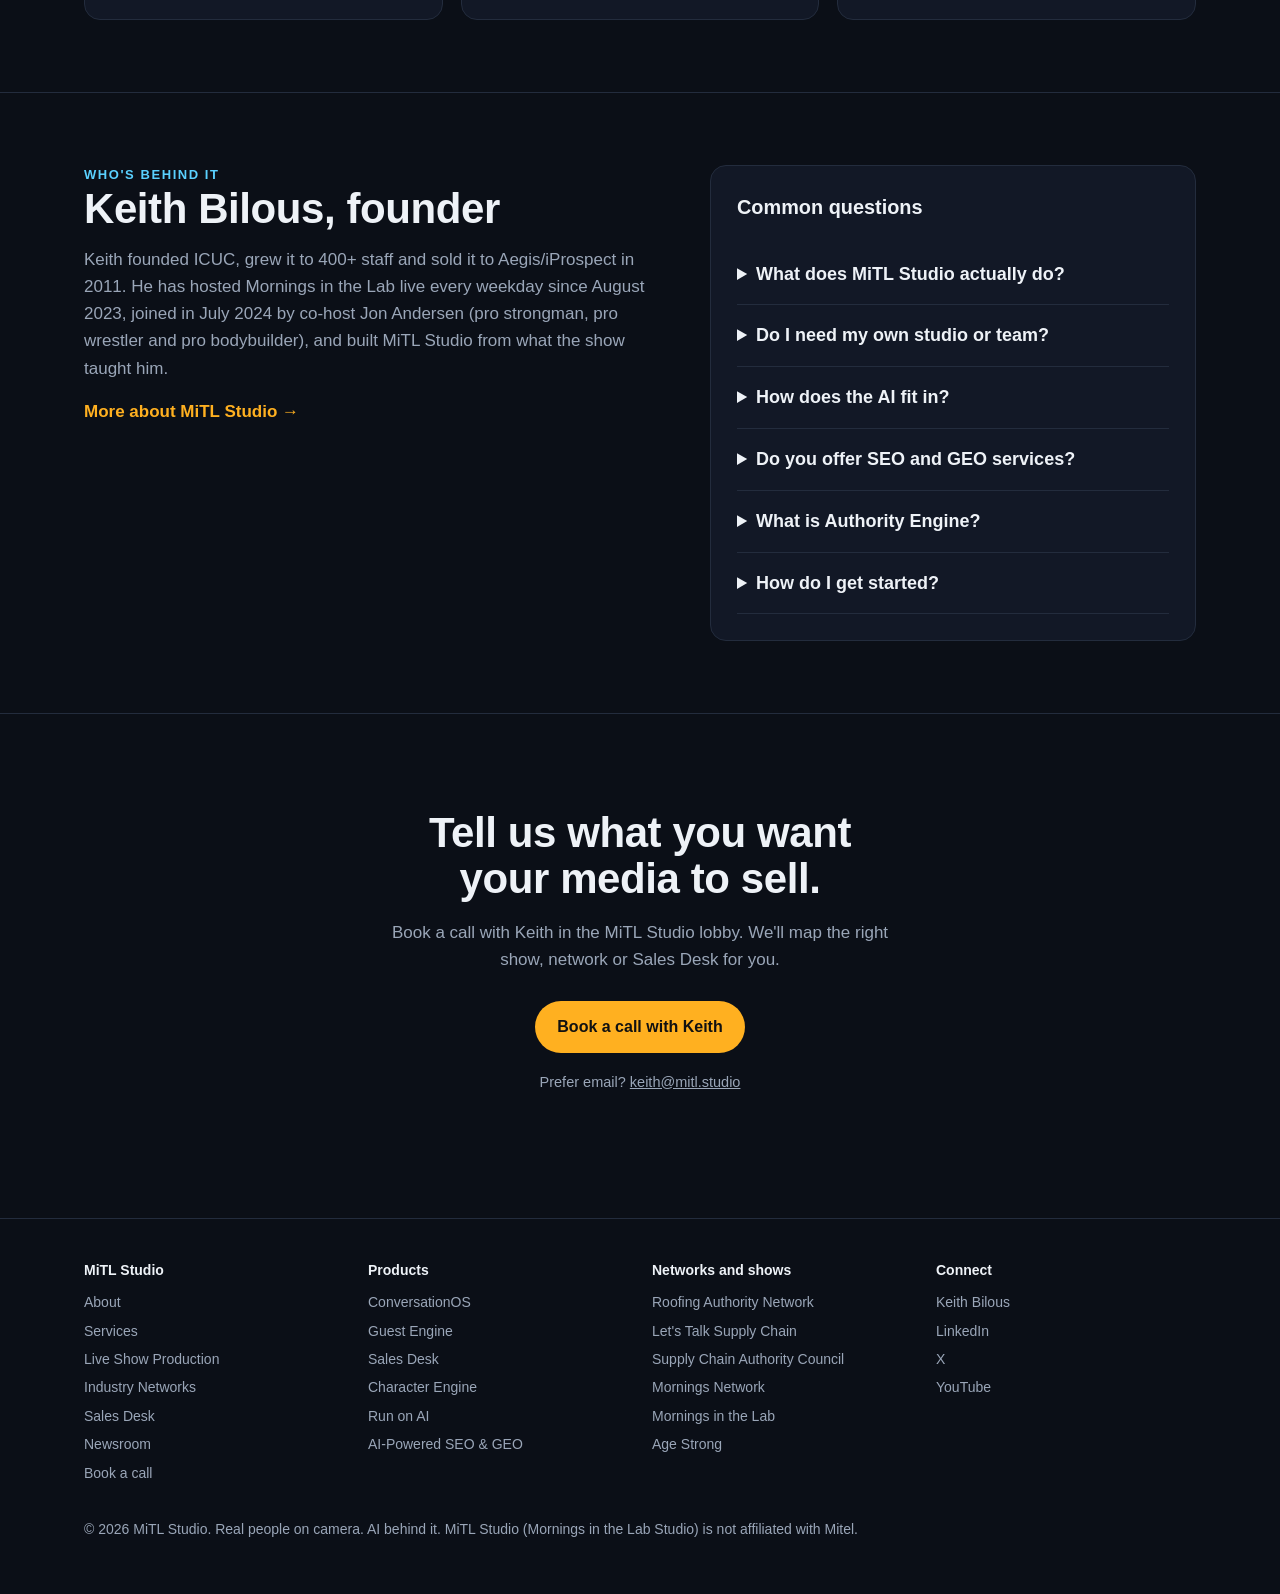
==== commit 382a5ff7: "SEO/GEO: new /services/sales-desk page (Service + Offer + FAQPage + Breadcrumb schema, 'How do you s" ====
--- a/index.html
+++ b/index.html
@@ -807,7 +807,7 @@
         <h3>Sales Desk</h3>
         <p>Turn a proposal, product or complex service into a video sales experience, with reporting on what buyers watch.</p>
         <div class="price">One-time from $999 · Always-On $1,249/mo</div>
-        <a class="more" href="https://salesdesk.video/">Explore Sales Desk →</a>
+        <a class="more" href="/services/sales-desk">See Sales Desk plans →</a> · <a class="more" href="https://salesdesk.video/">Explore salesdesk.video →</a>
       </article>
       </div>
     </div>
@@ -1109,7 +1109,7 @@
 <footer>
   <div class="wrap">
     <div class="cols">
-      <div><h4>MiTL Studio</h4><a href="/about">About</a><a href="/services">Services</a><a href="/services/live-show-production">Live Show Production</a><a href="/services/industry-networks">Industry Networks</a><a href="https://newsroom.mitl.studio/">Newsroom</a><a href="https://ro.am/keith">Book a call</a></div>
+      <div><h4>MiTL Studio</h4><a href="/about">About</a><a href="/services">Services</a><a href="/services/live-show-production">Live Show Production</a><a href="/services/industry-networks">Industry Networks</a><a href="/services/sales-desk">Sales Desk</a><a href="https://newsroom.mitl.studio/">Newsroom</a><a href="https://ro.am/keith">Book a call</a></div>
       <div><h4>Products</h4><a href="https://conversationos.live/">ConversationOS</a><a href="https://guestengine.live/">Guest Engine</a><a href="https://salesdesk.video/">Sales Desk</a><a href="https://characterengine.live/">Character Engine</a><a href="#run-on-ai">Run on AI</a><a href="/services/ai-seo-geo">AI-Powered SEO &amp; GEO</a></div>
       <div><h4>Networks and shows</h4><a href="https://www.roofingauthority.network/">Roofing Authority Network</a><a href="https://letstalksupplychain.com/">Let's Talk Supply Chain</a><a href="https://letstalksupplychain.com/scac">Supply Chain Authority Council</a><a href="https://mornings.network/">Mornings Network</a><a href="https://mornings.live/">Mornings in the Lab</a><a href="https://agestrong.life/">Age Strong</a></div>
       <div><h4>Connect</h4><a href="https://keithbilous.com/">Keith Bilous</a><a href="https://www.linkedin.com/in/keithbilous">LinkedIn</a><a href="https://x.com/keithbilous">X</a><a href="https://www.youtube.com/@morningsinthelab">YouTube</a></div>
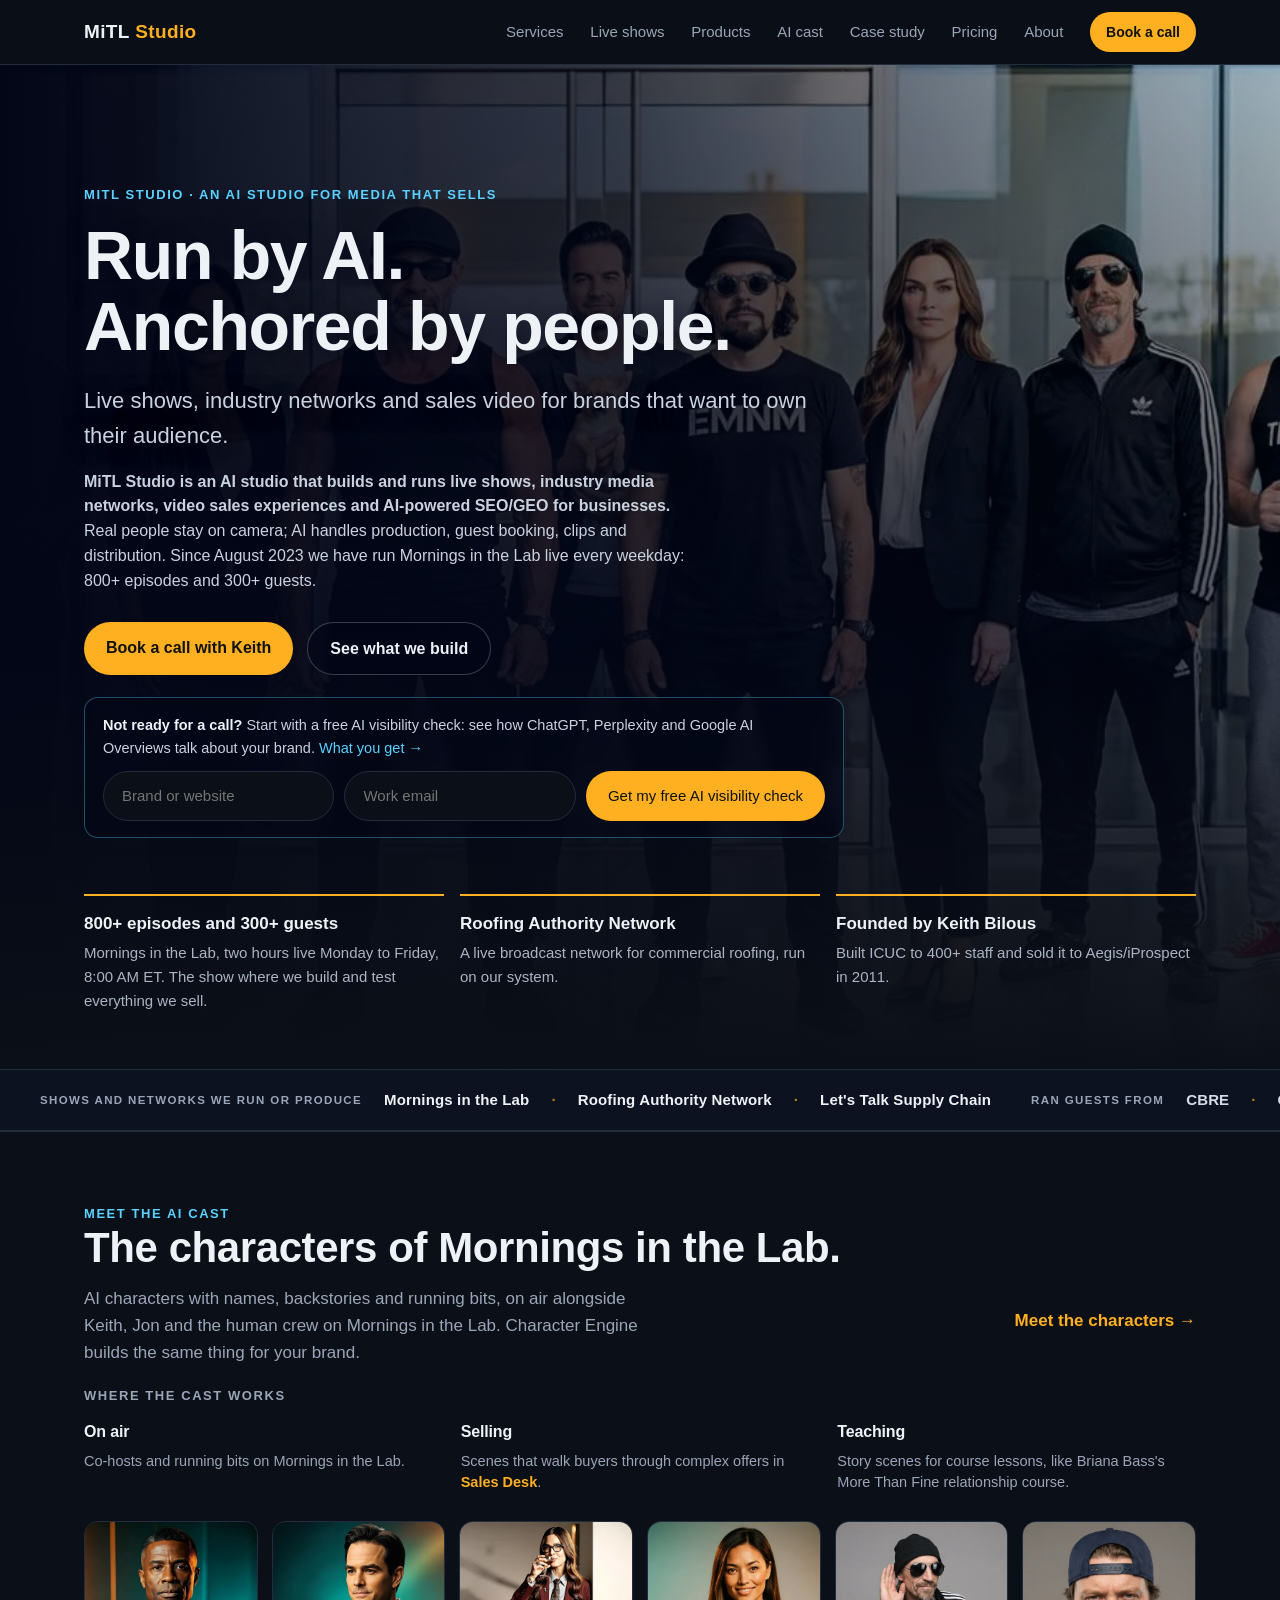
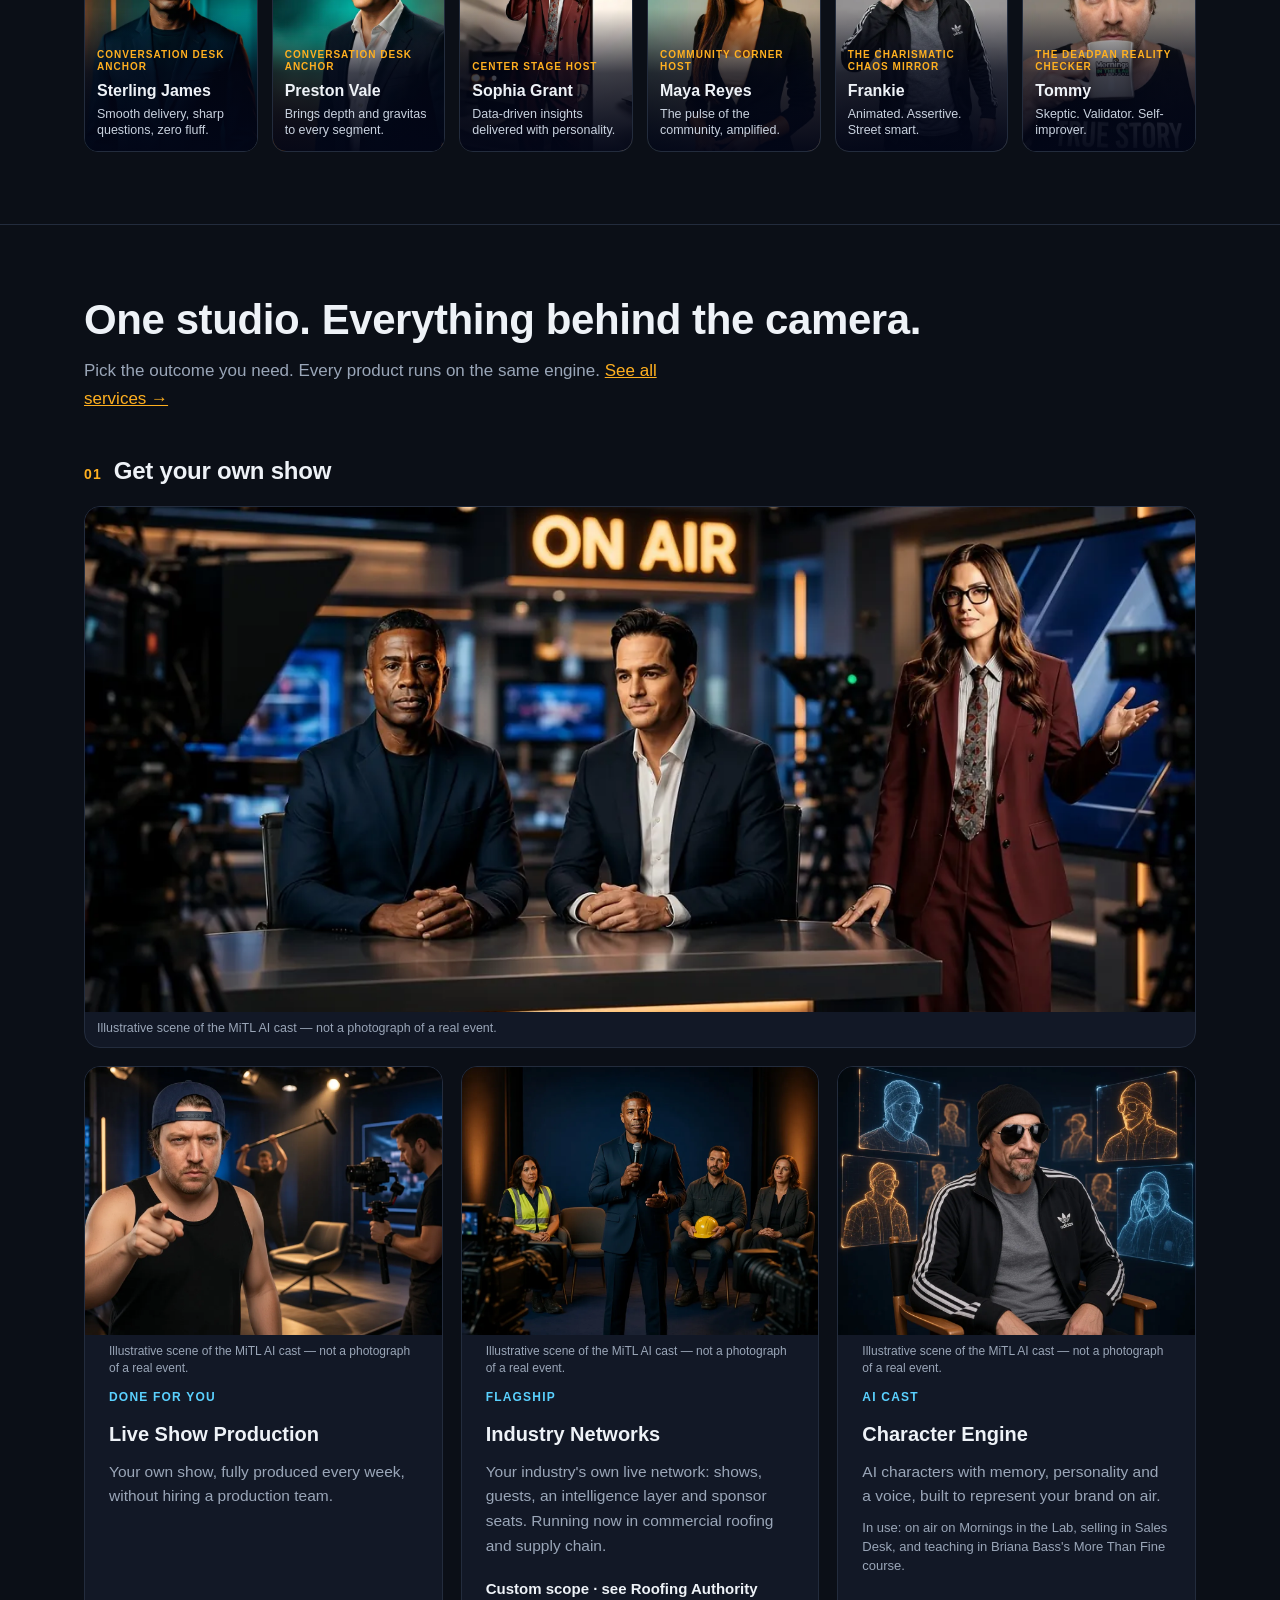
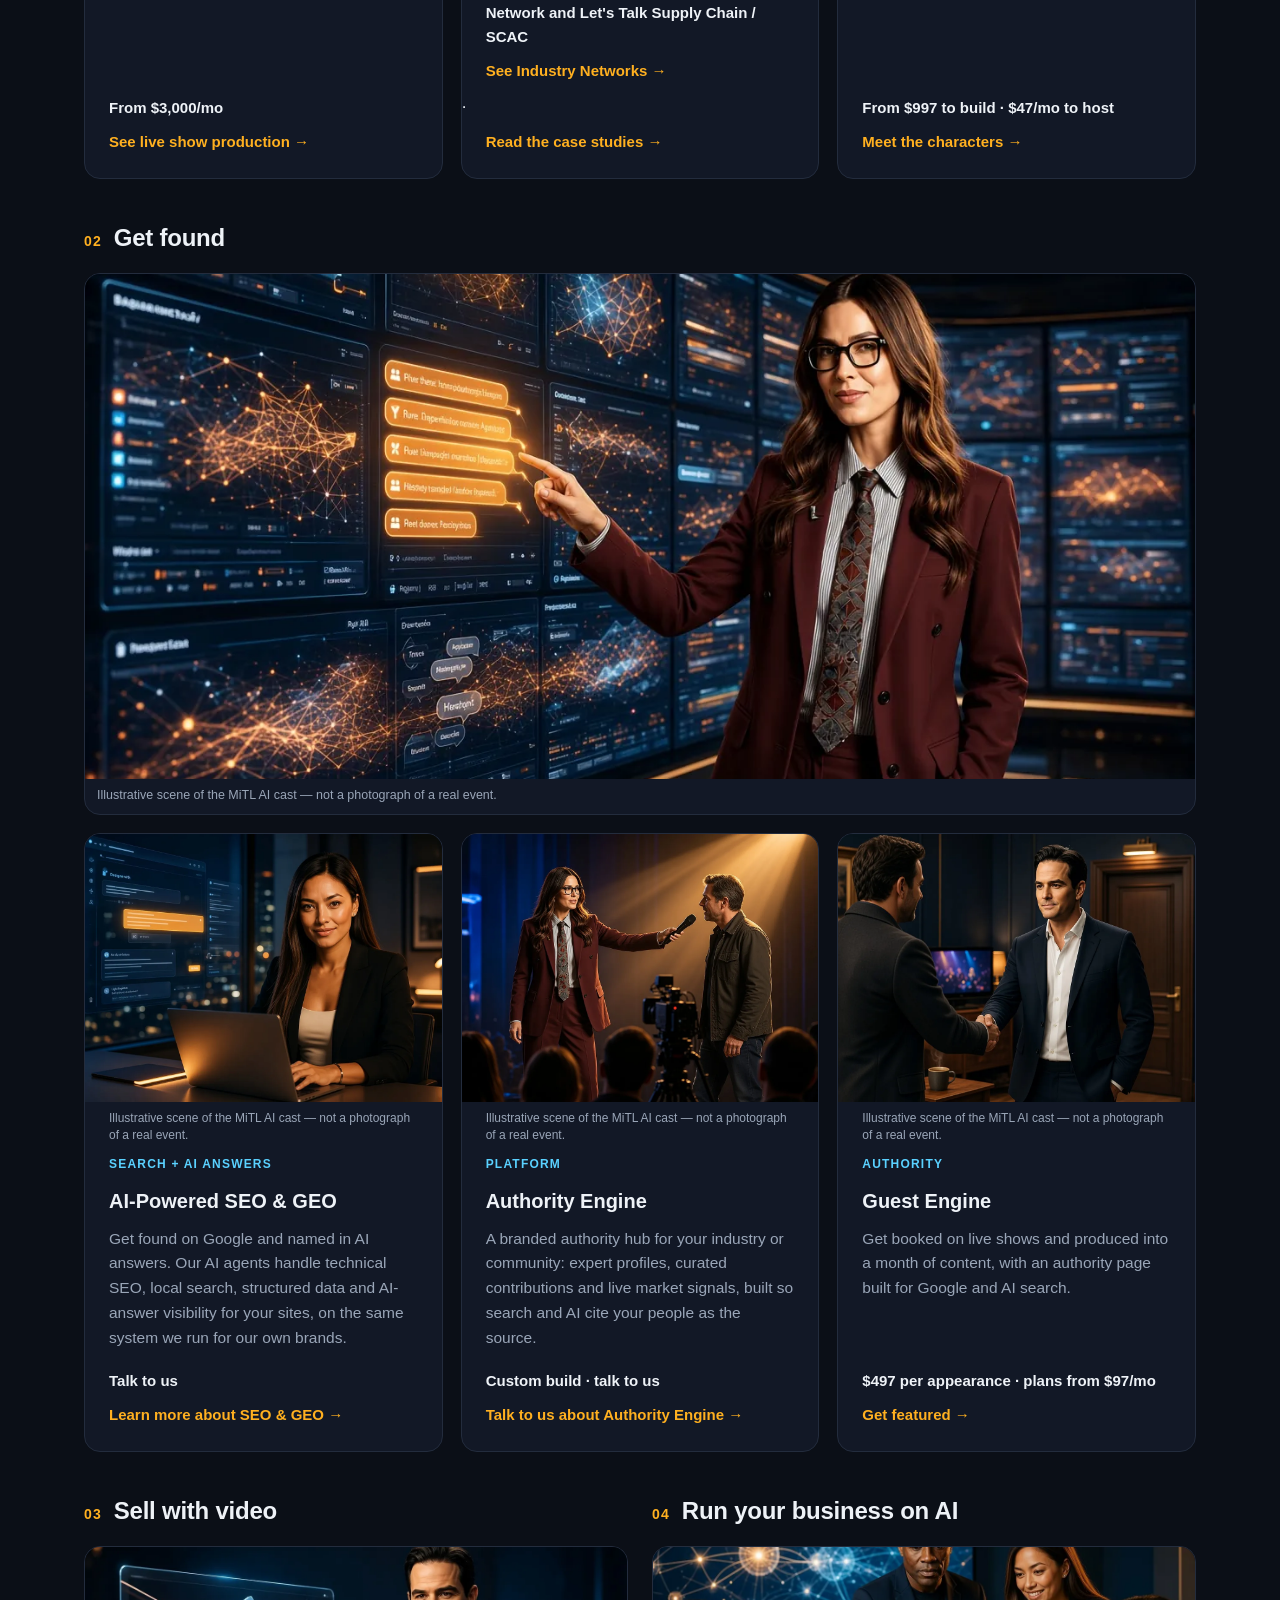
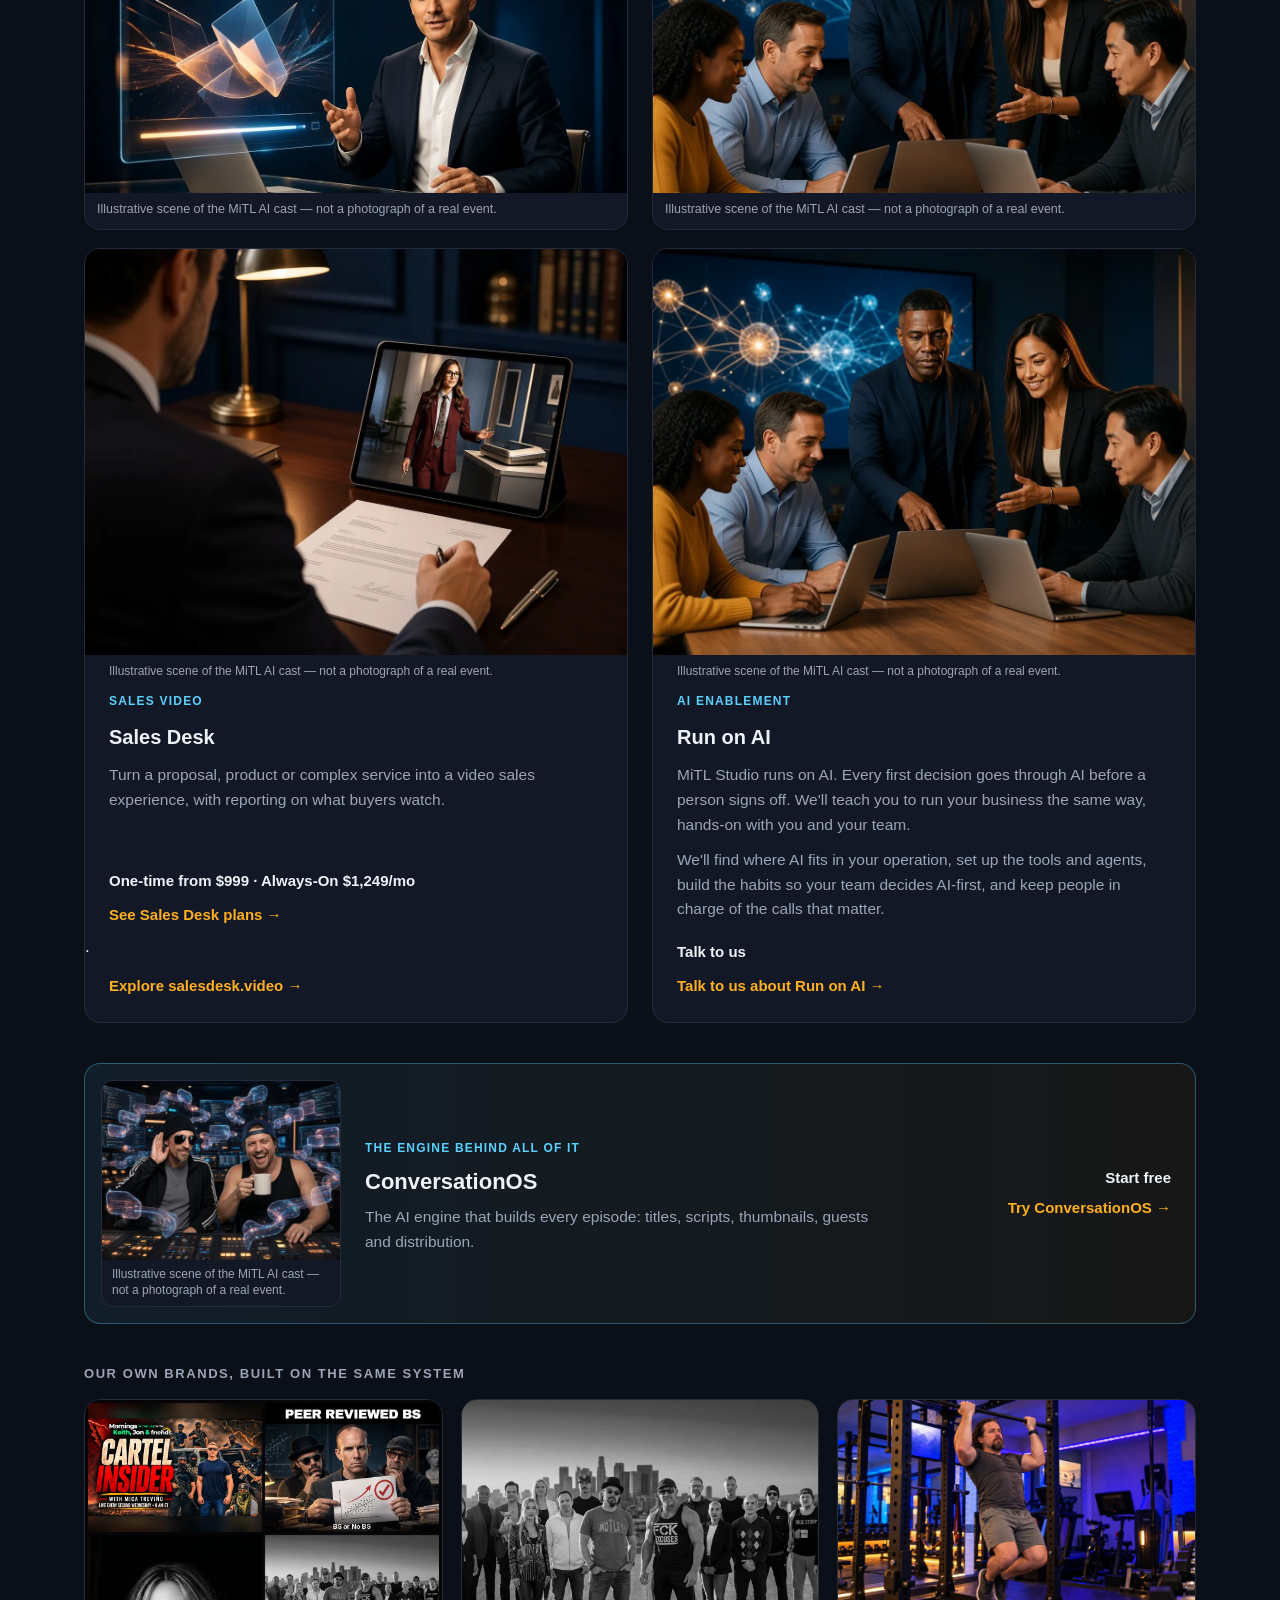
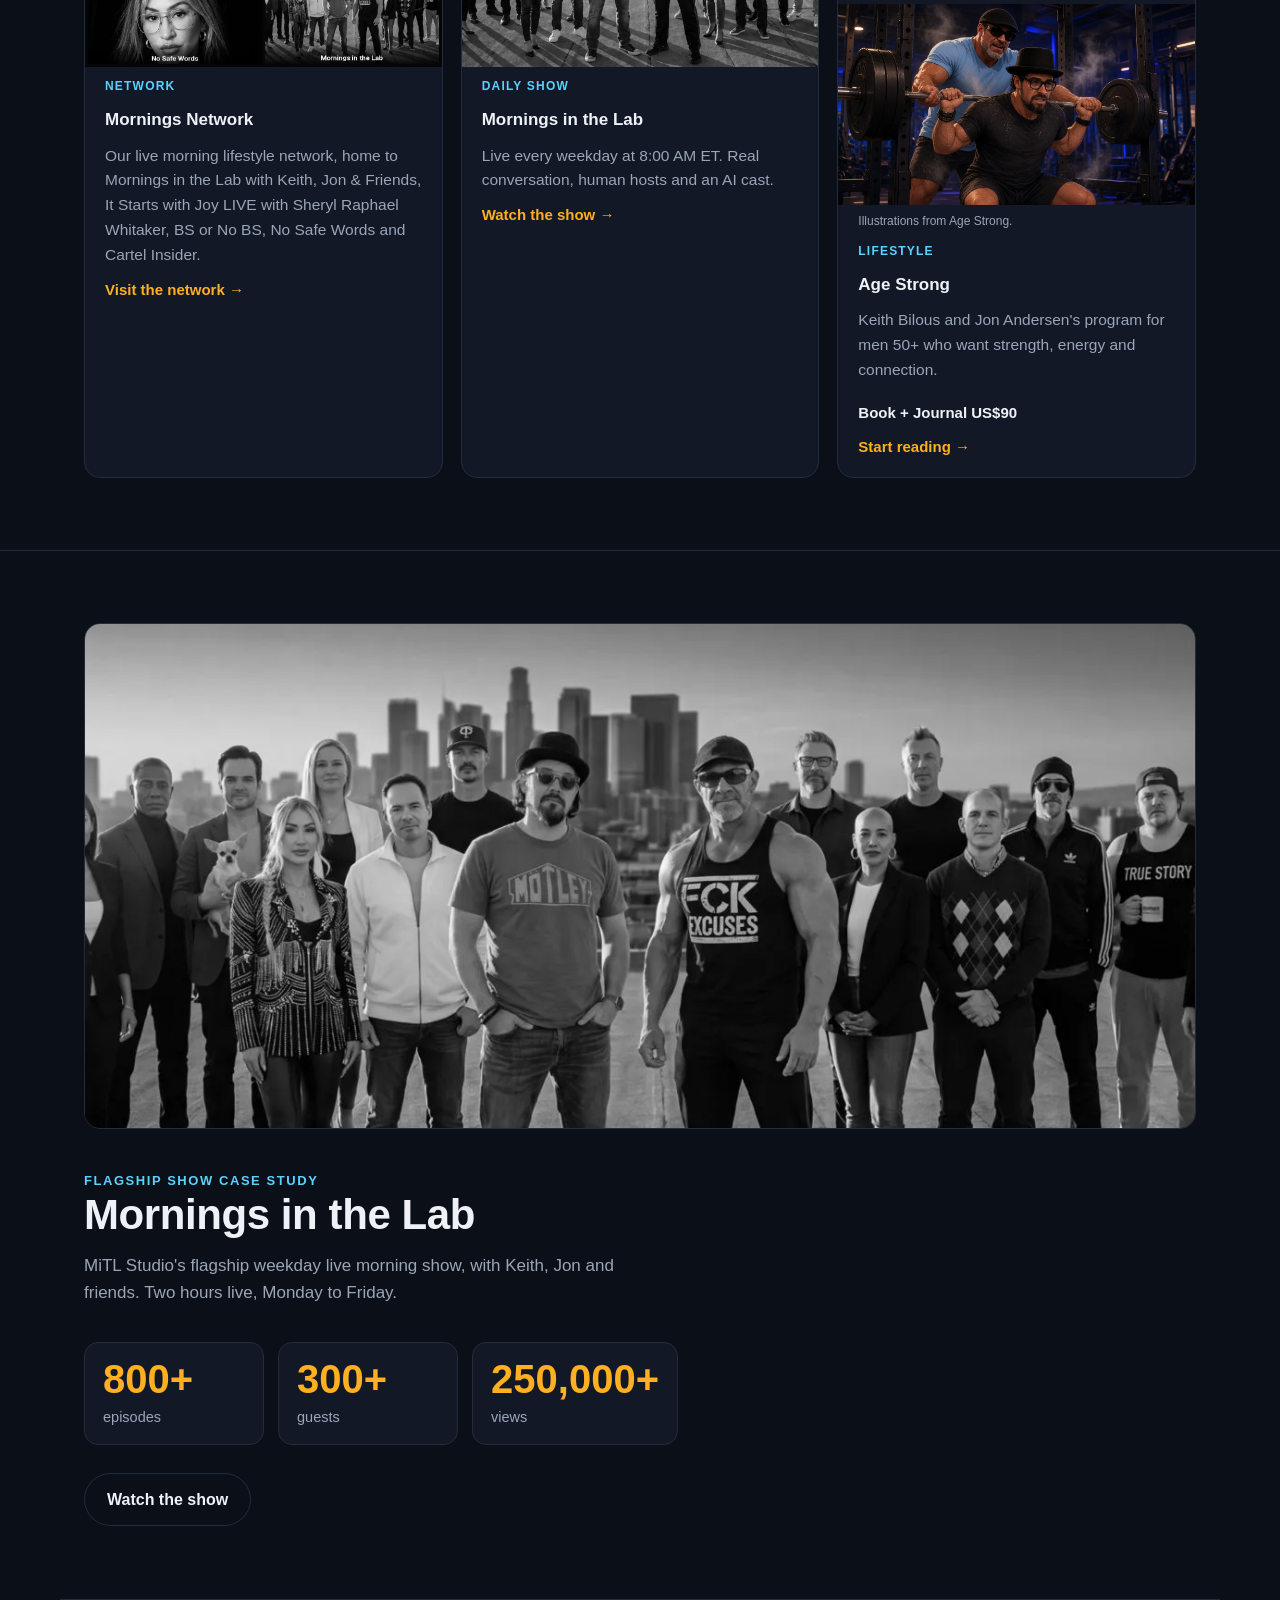
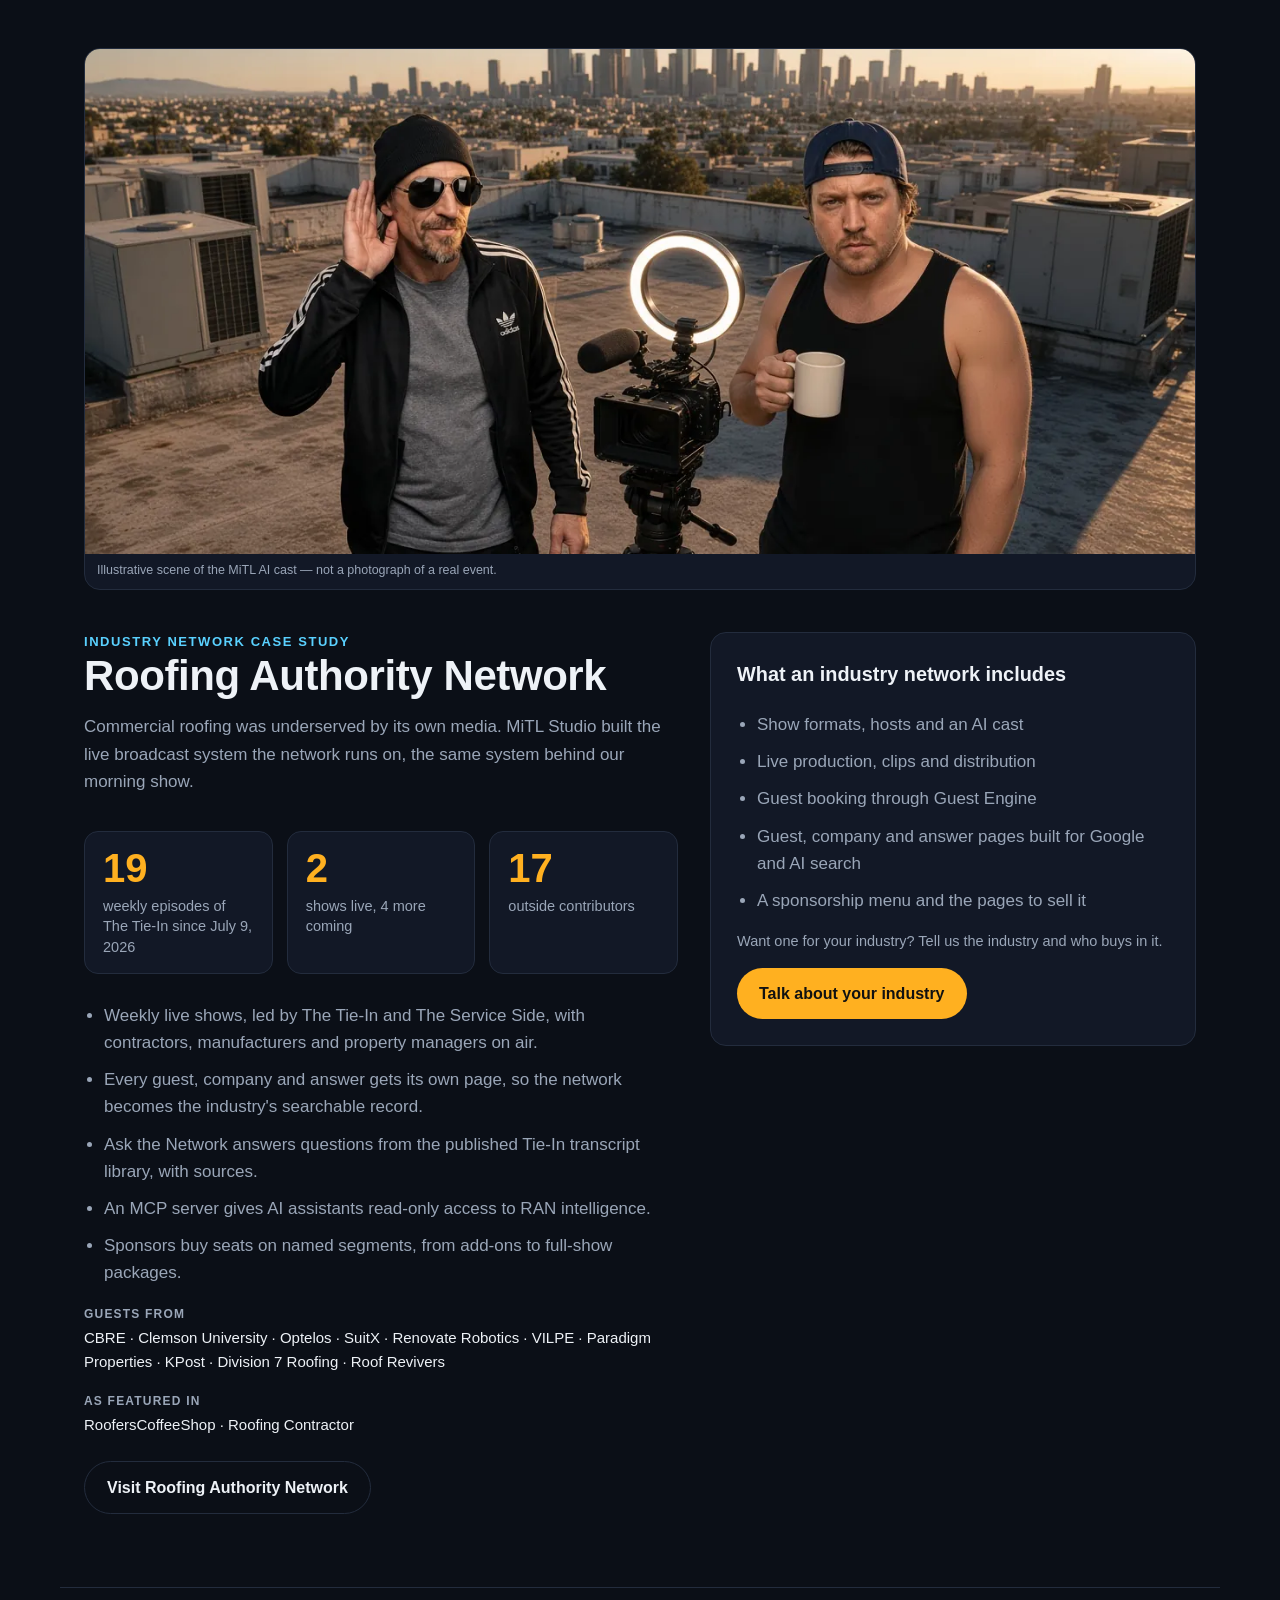
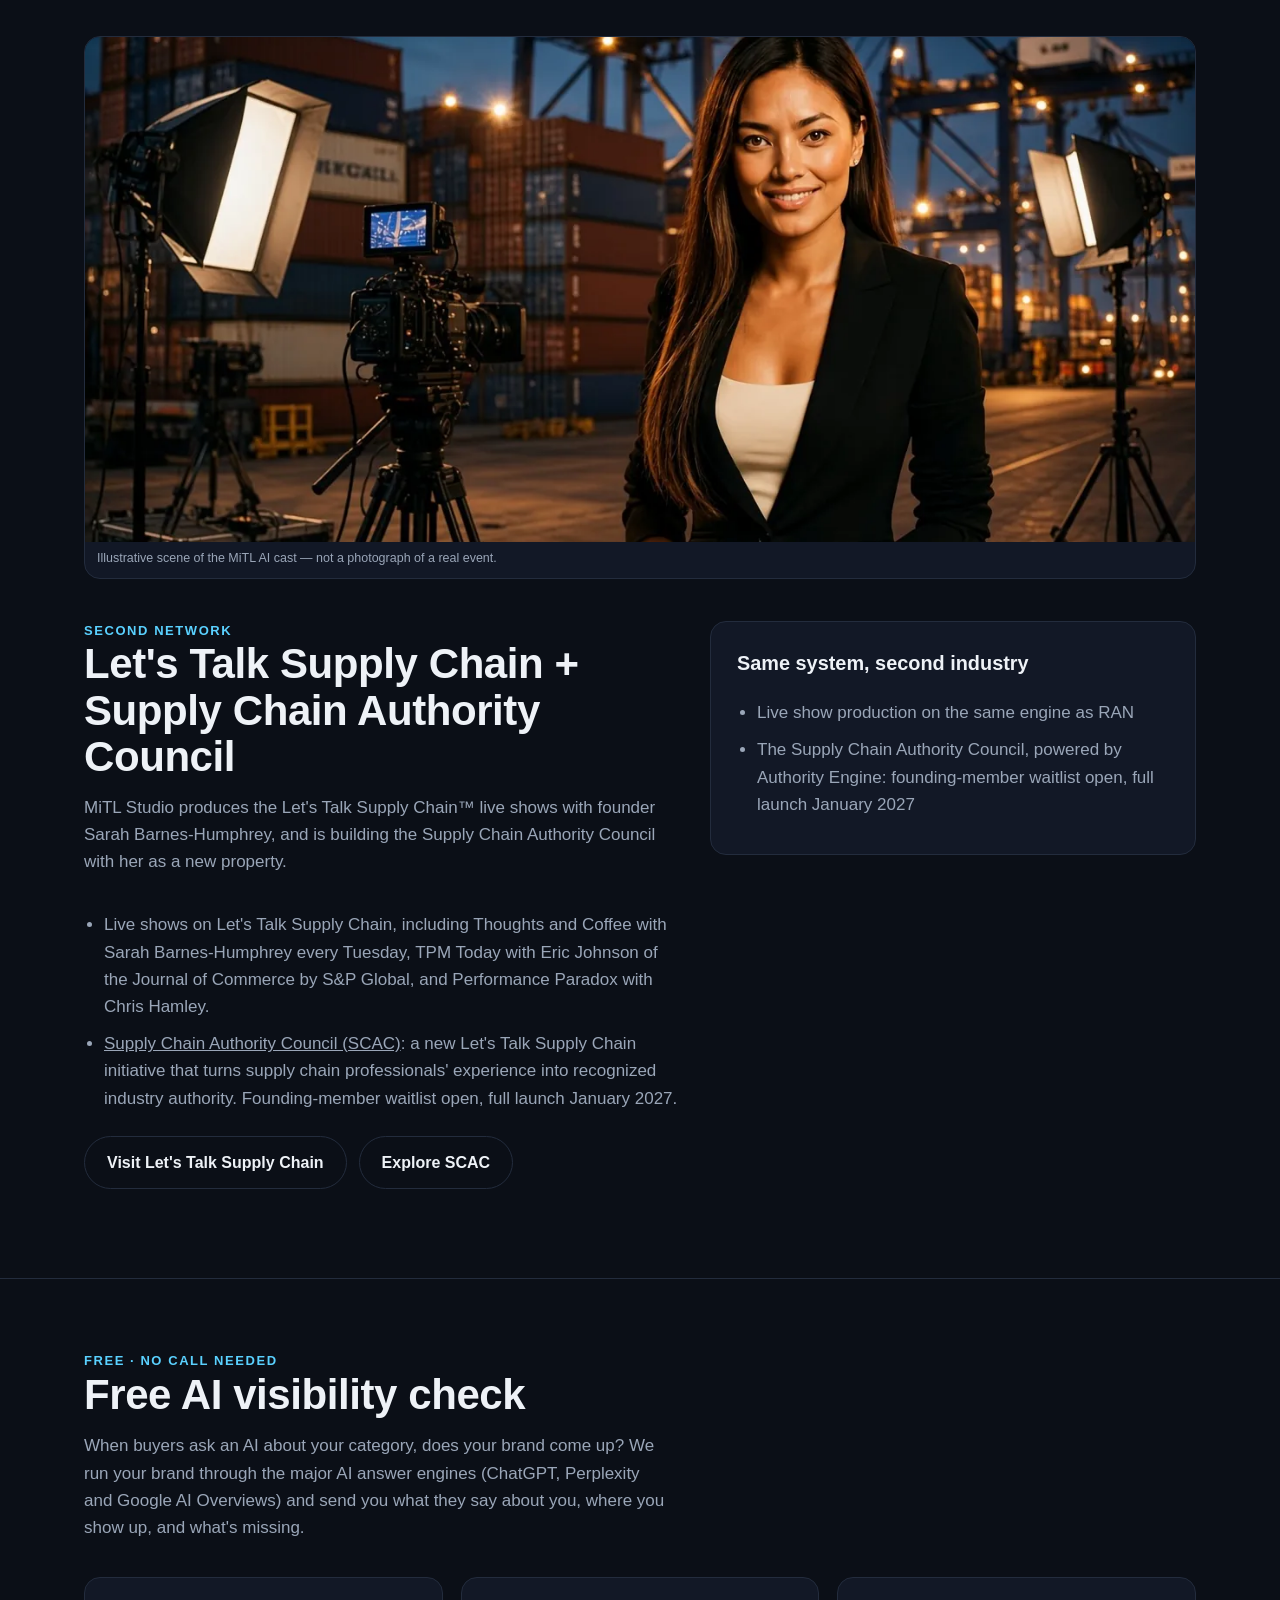
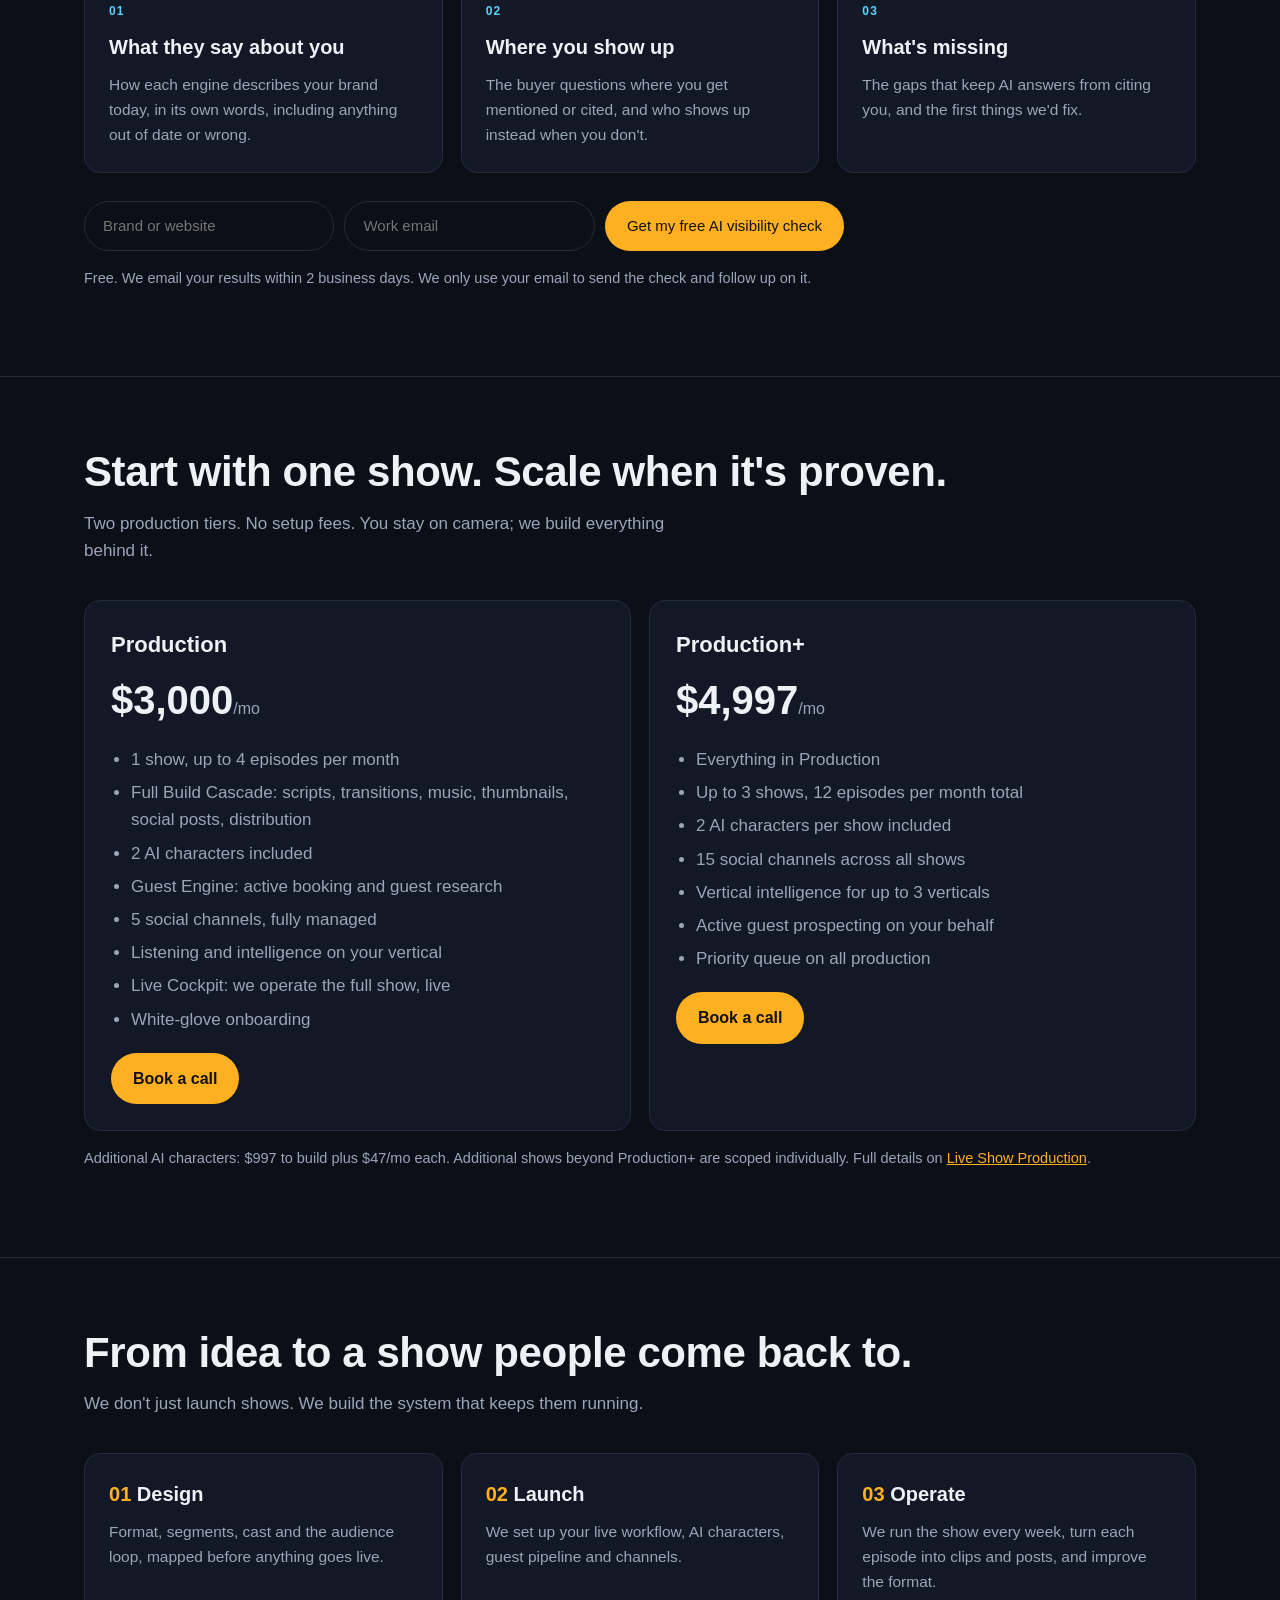
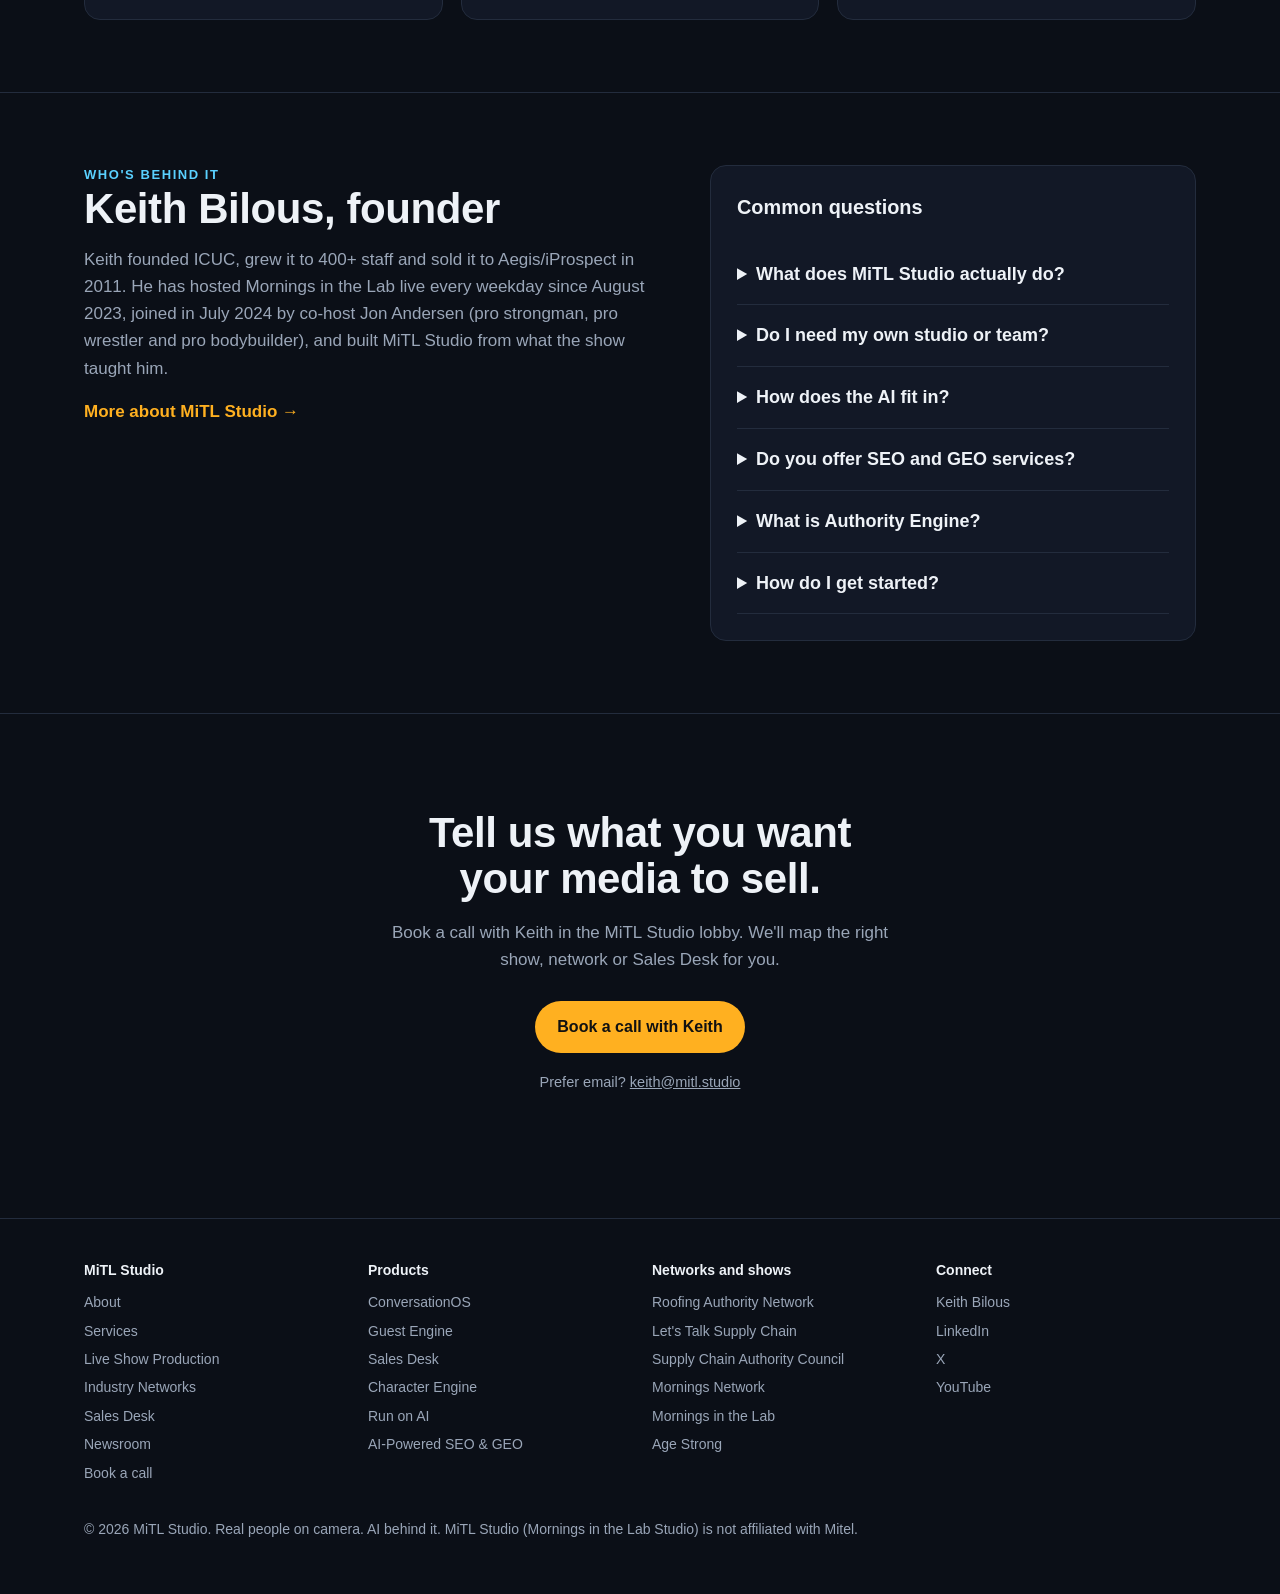
==== commit 5873fcda: "SEO/GEO: /services/live-show-production 'What is a daily live show for business?' answer block + 'Do" ====
--- a/index.html
+++ b/index.html
@@ -295,6 +295,7 @@
     {
       "@type": "WebPage",
       "@id": "https://mitl.studio/#webpage",
+      "dateModified": "2026-11-27",
       "url": "https://mitl.studio/",
       "name": "MiTL Studio | AI Studio for Live Shows, Industry Networks & Sales Video",
       "isPartOf": {
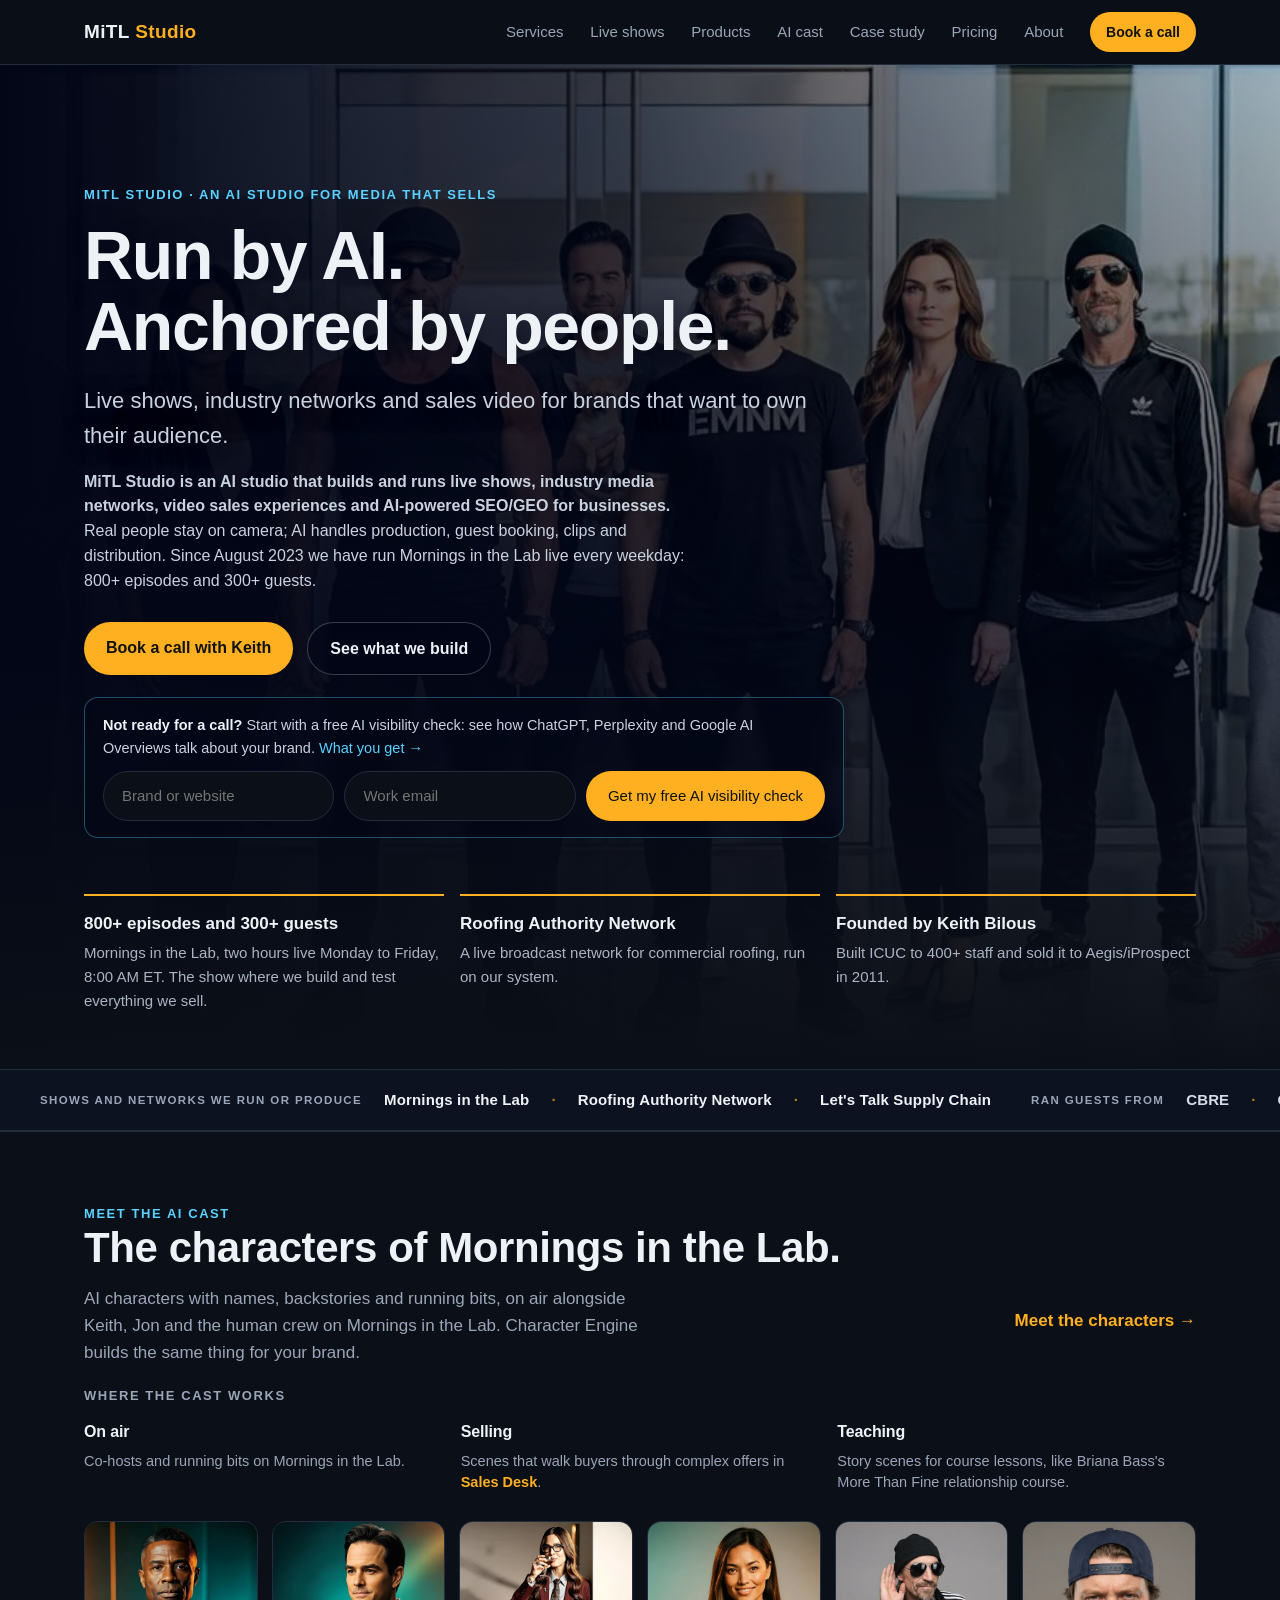
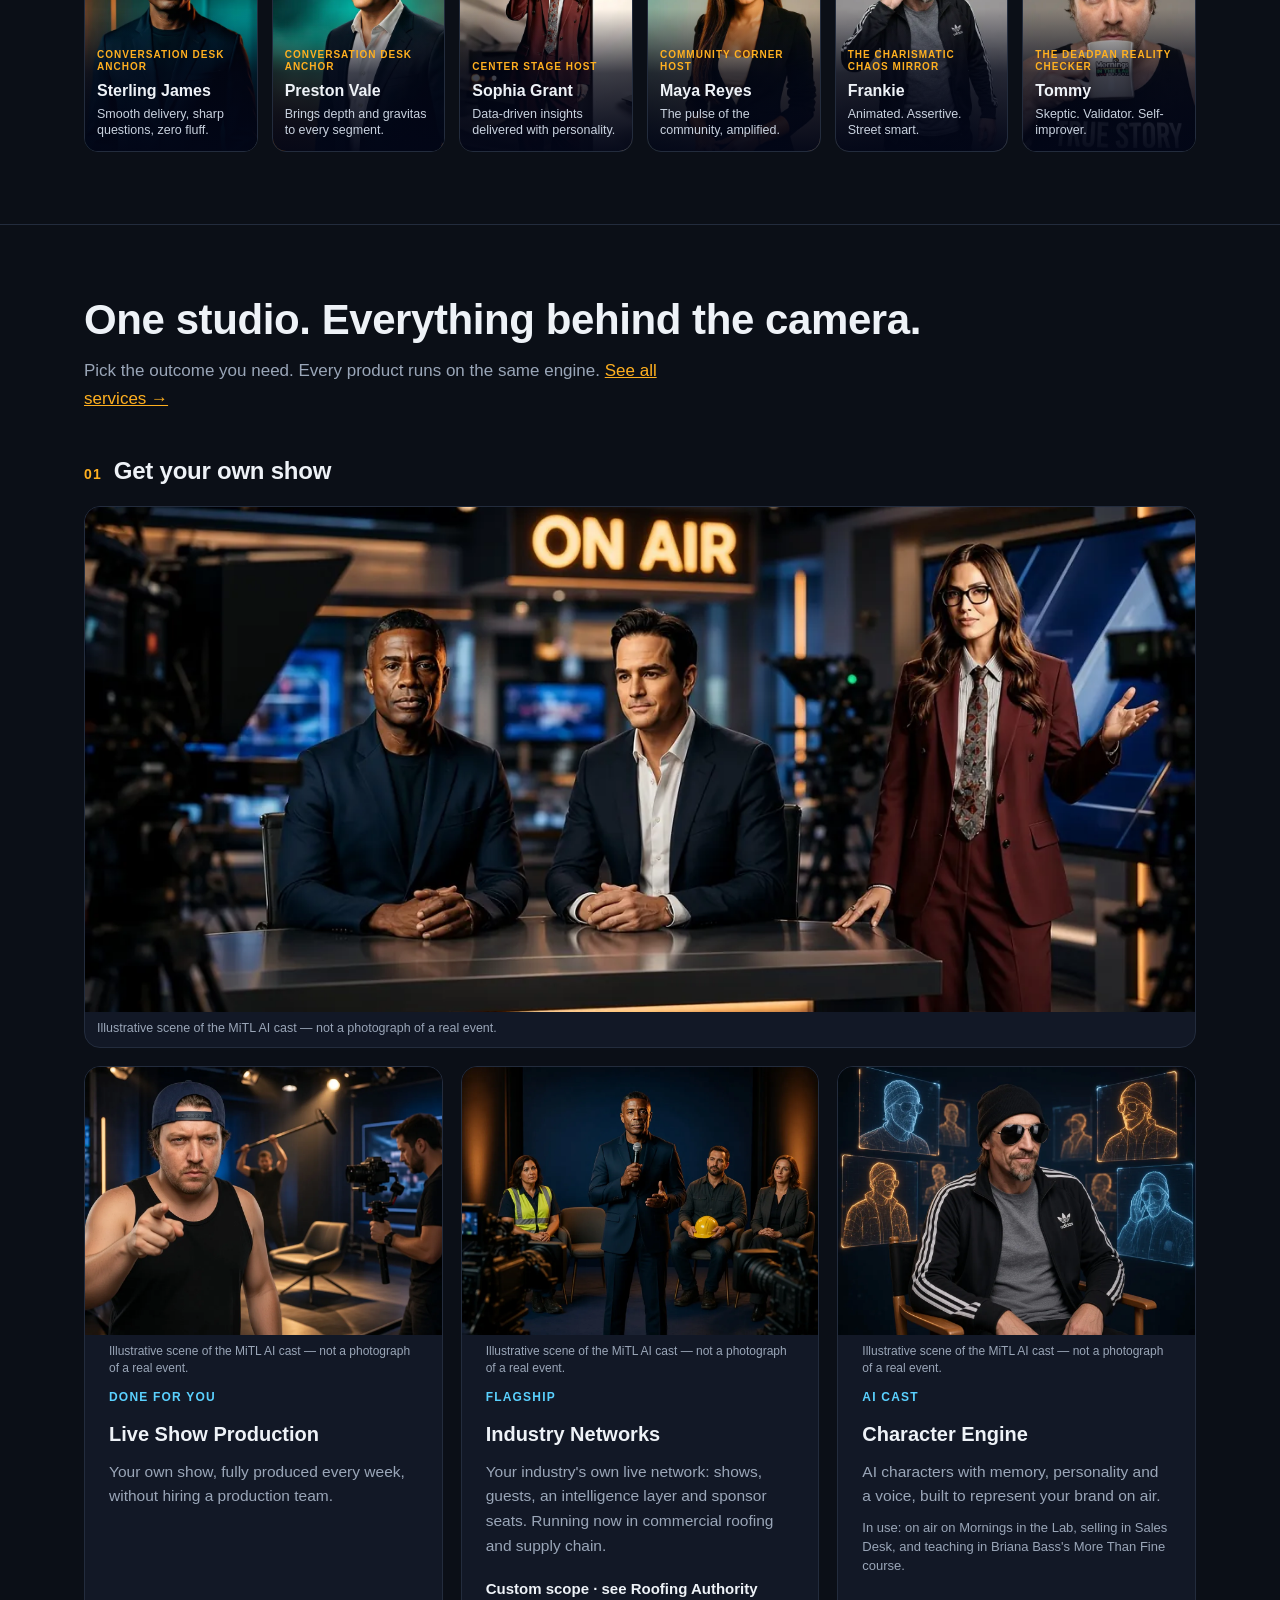
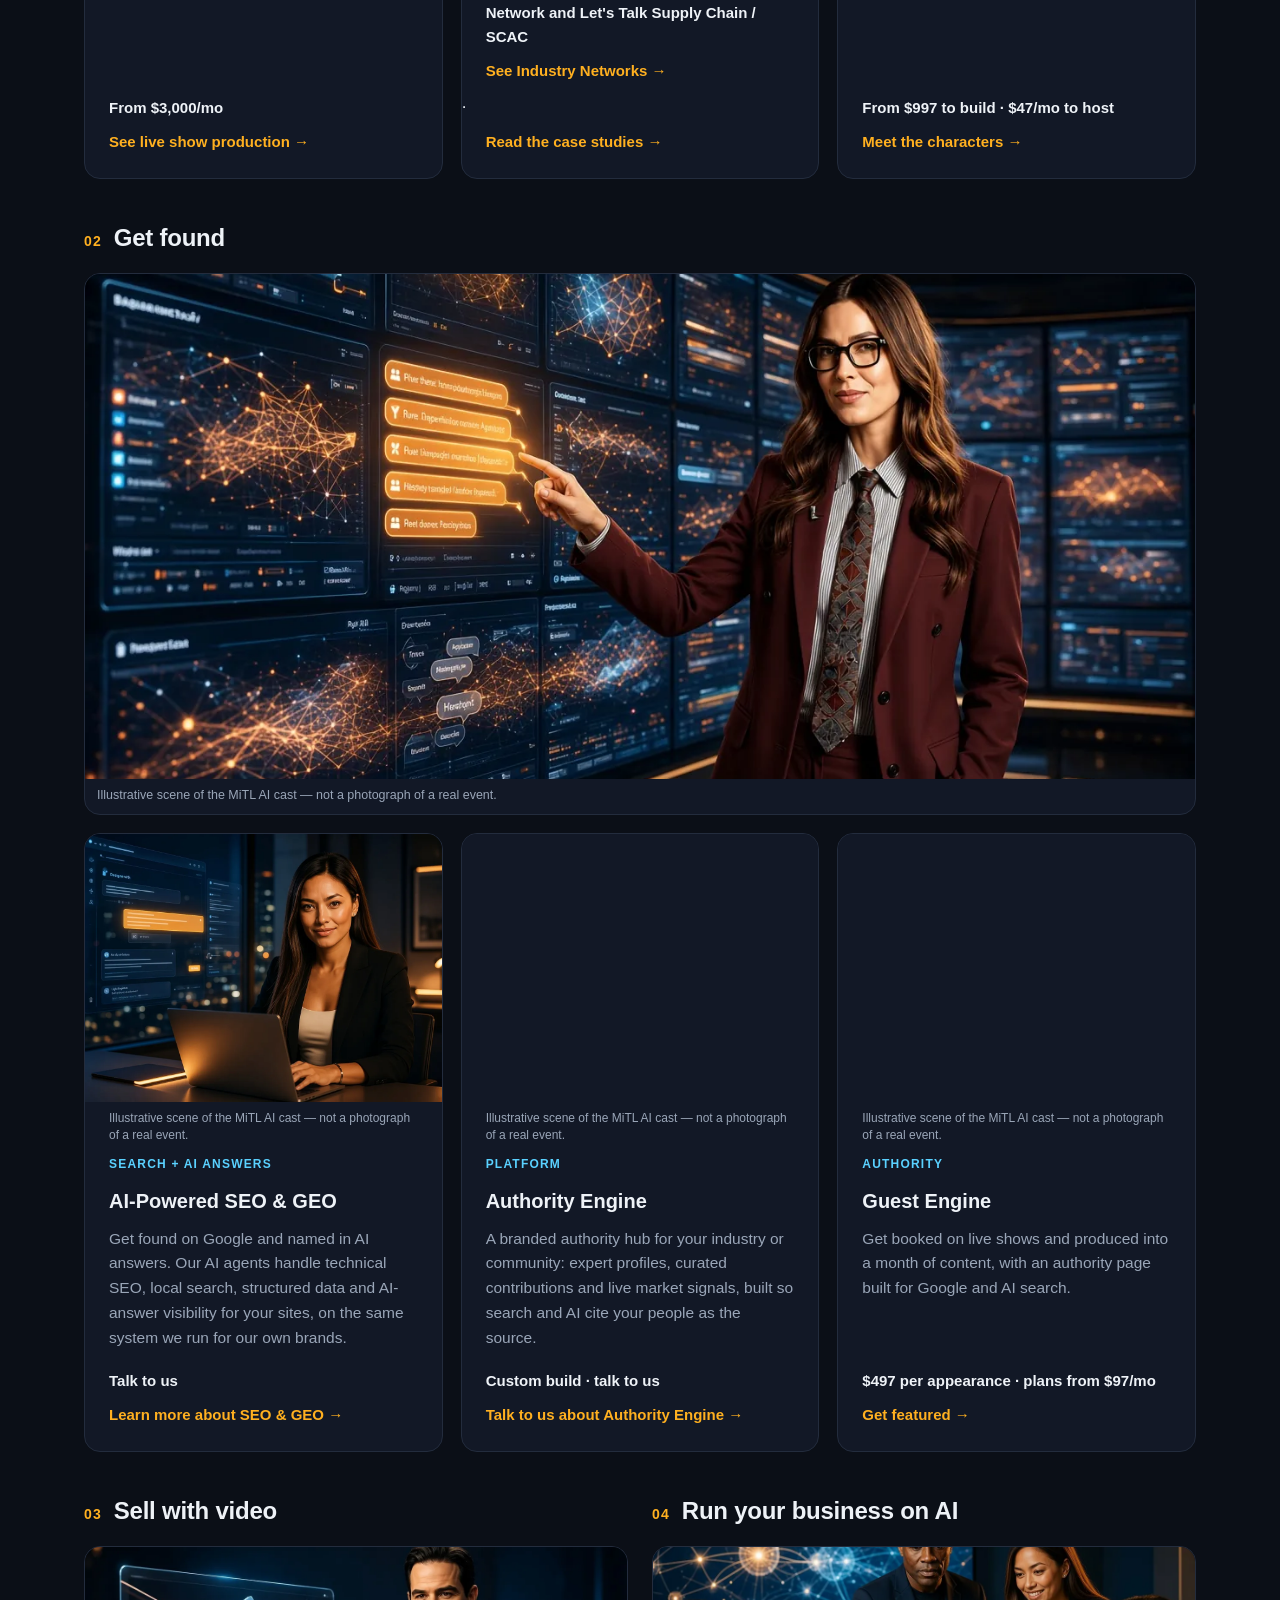
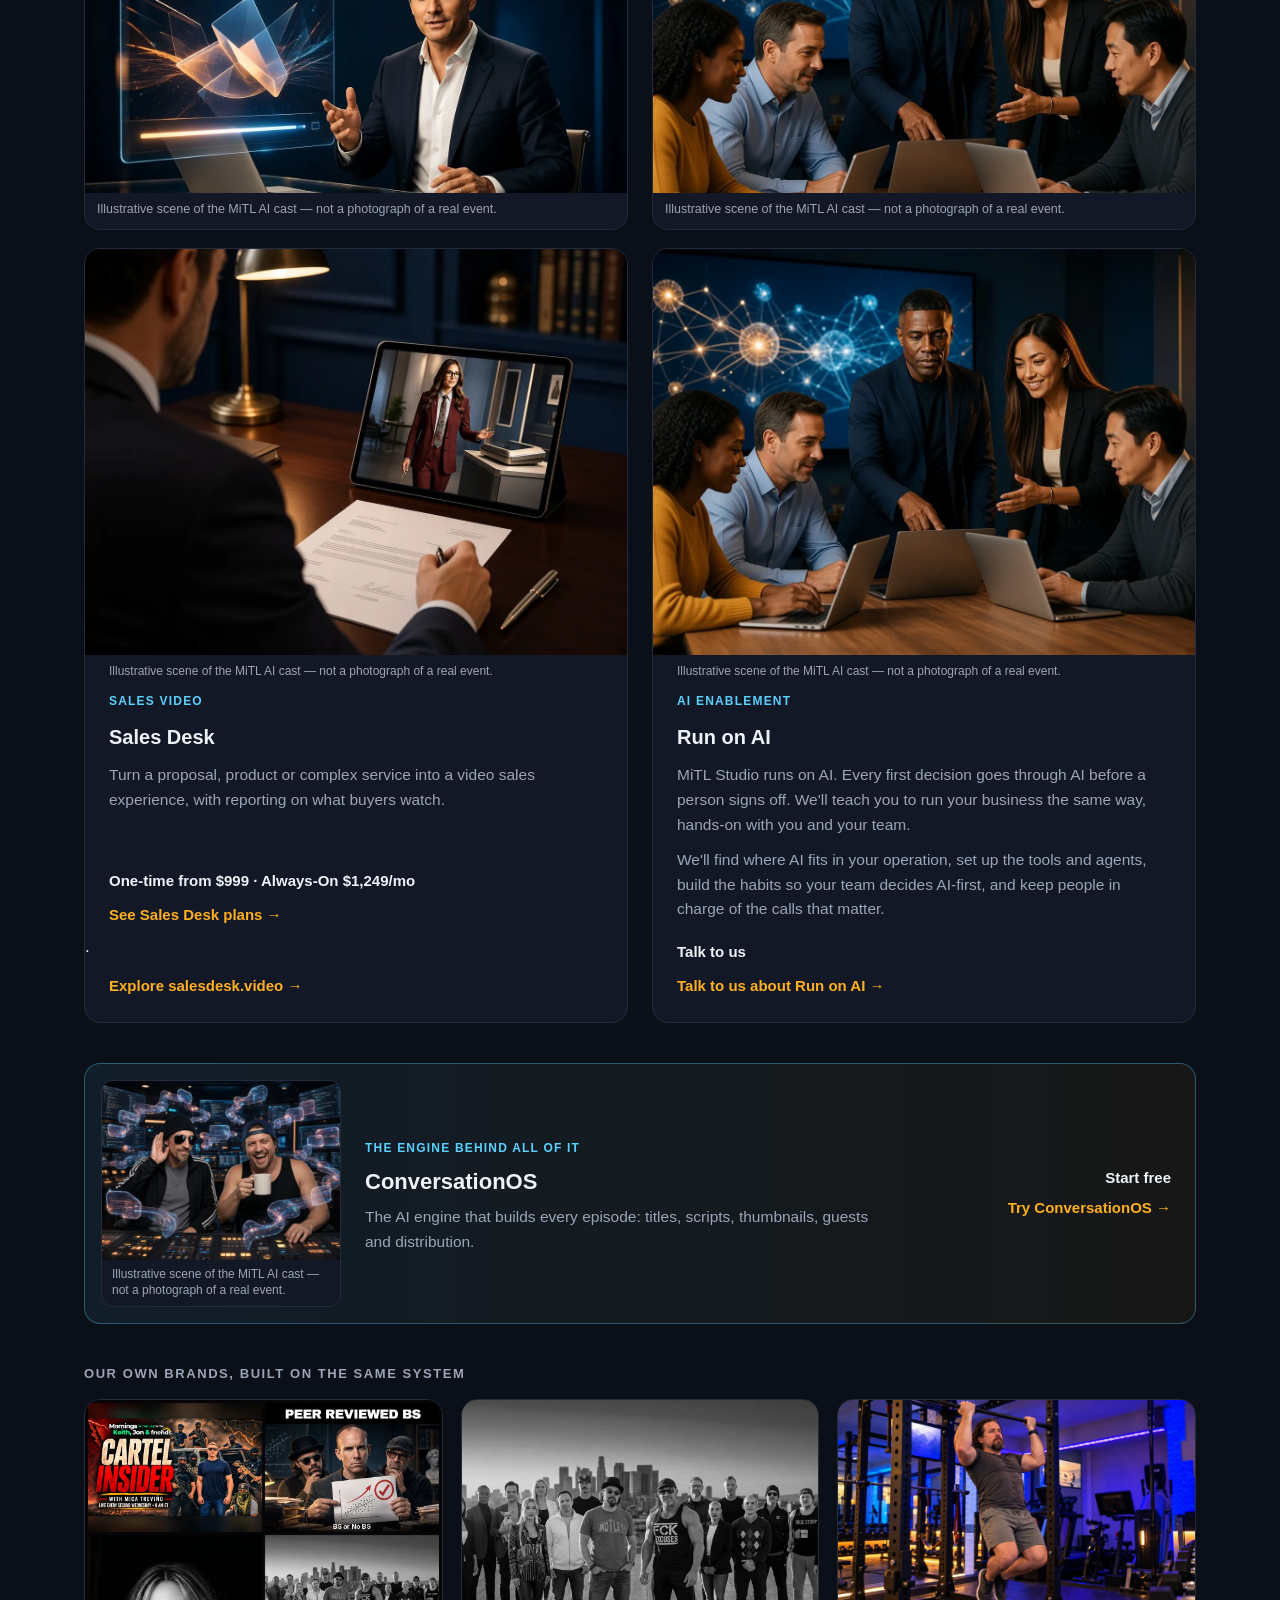
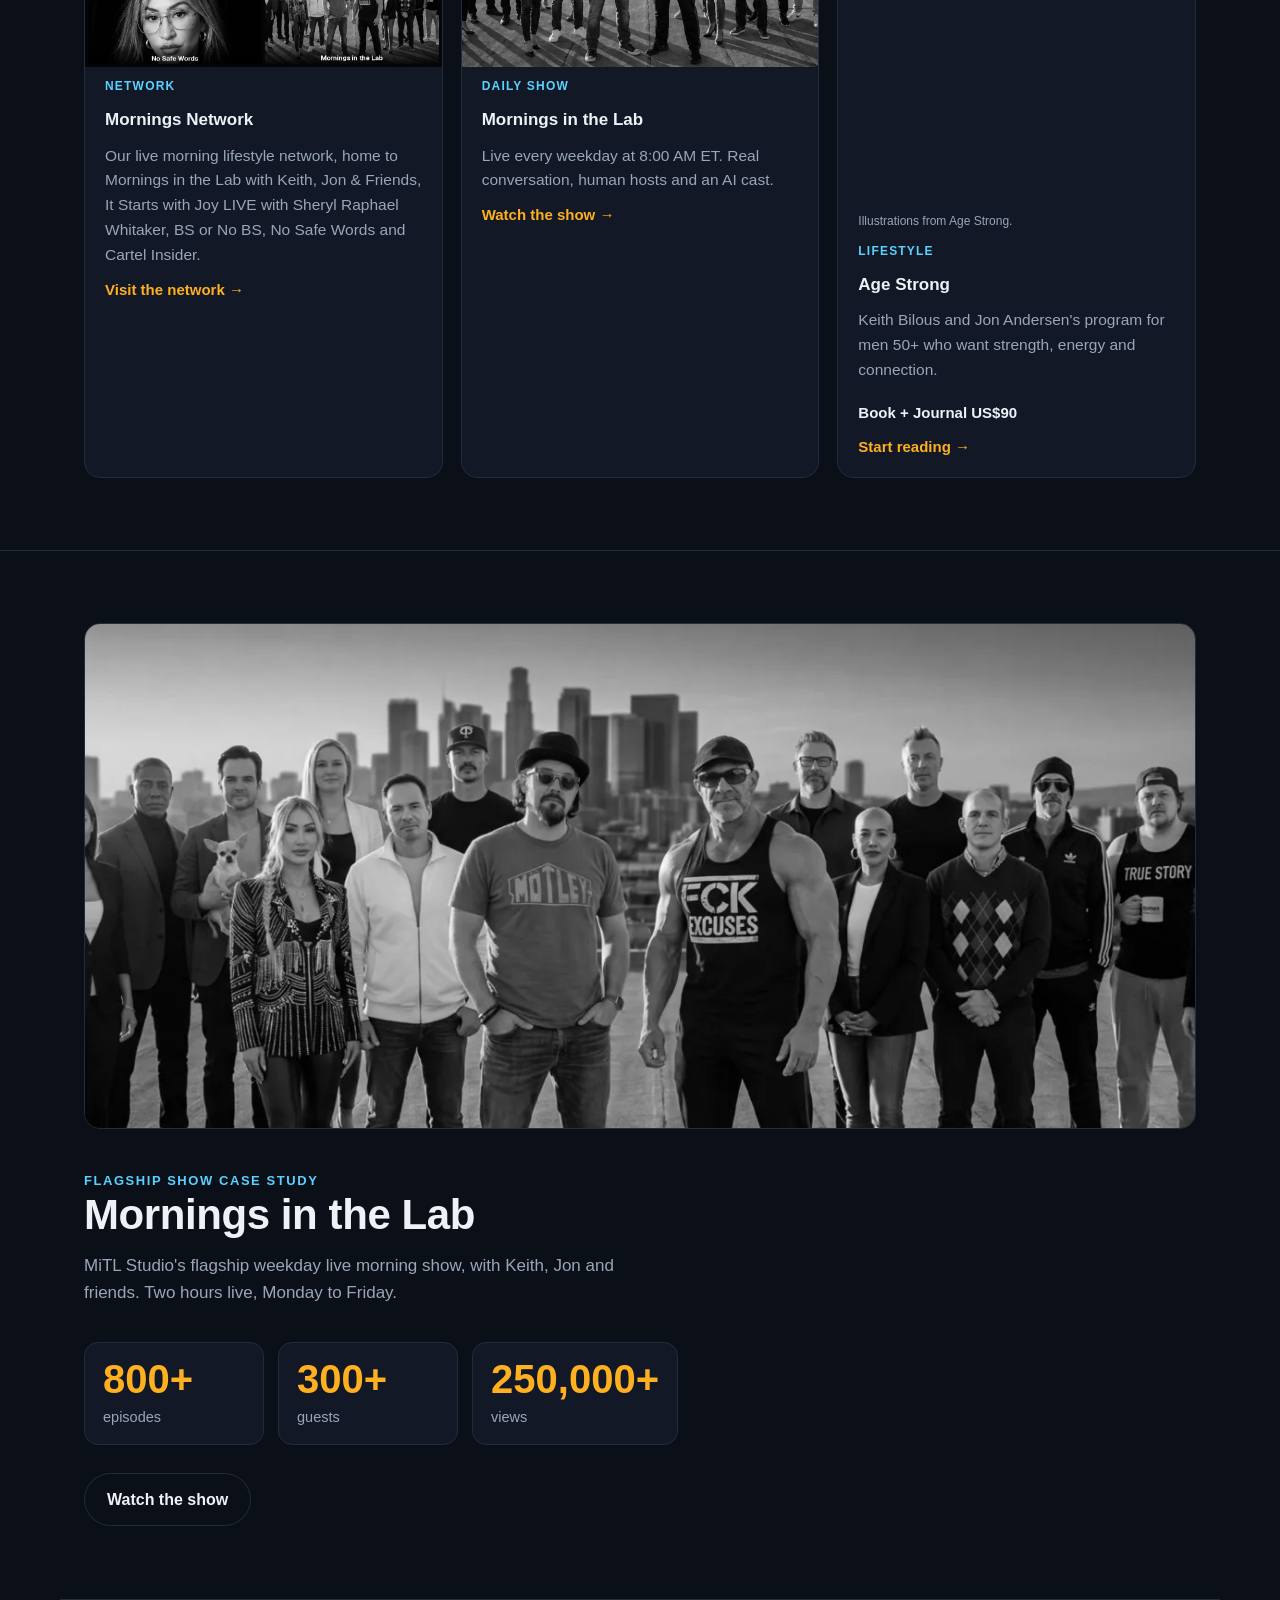
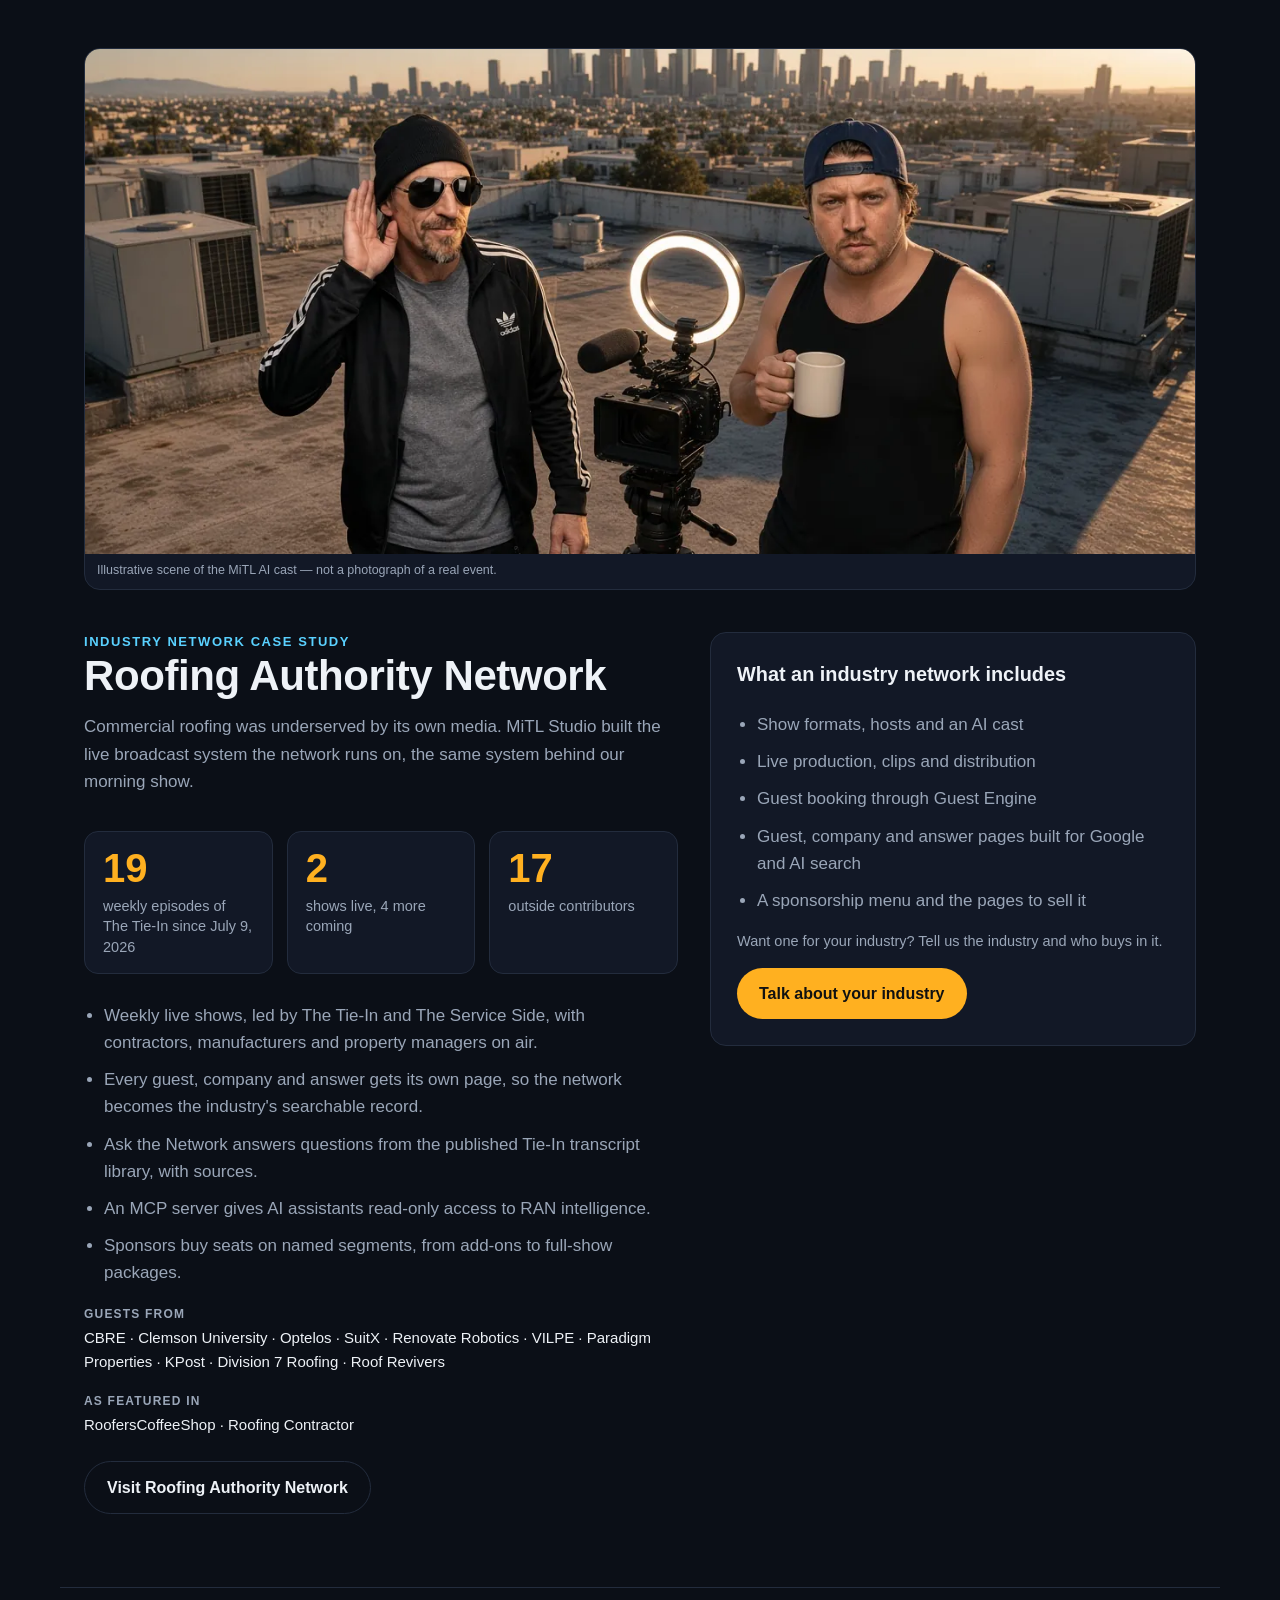
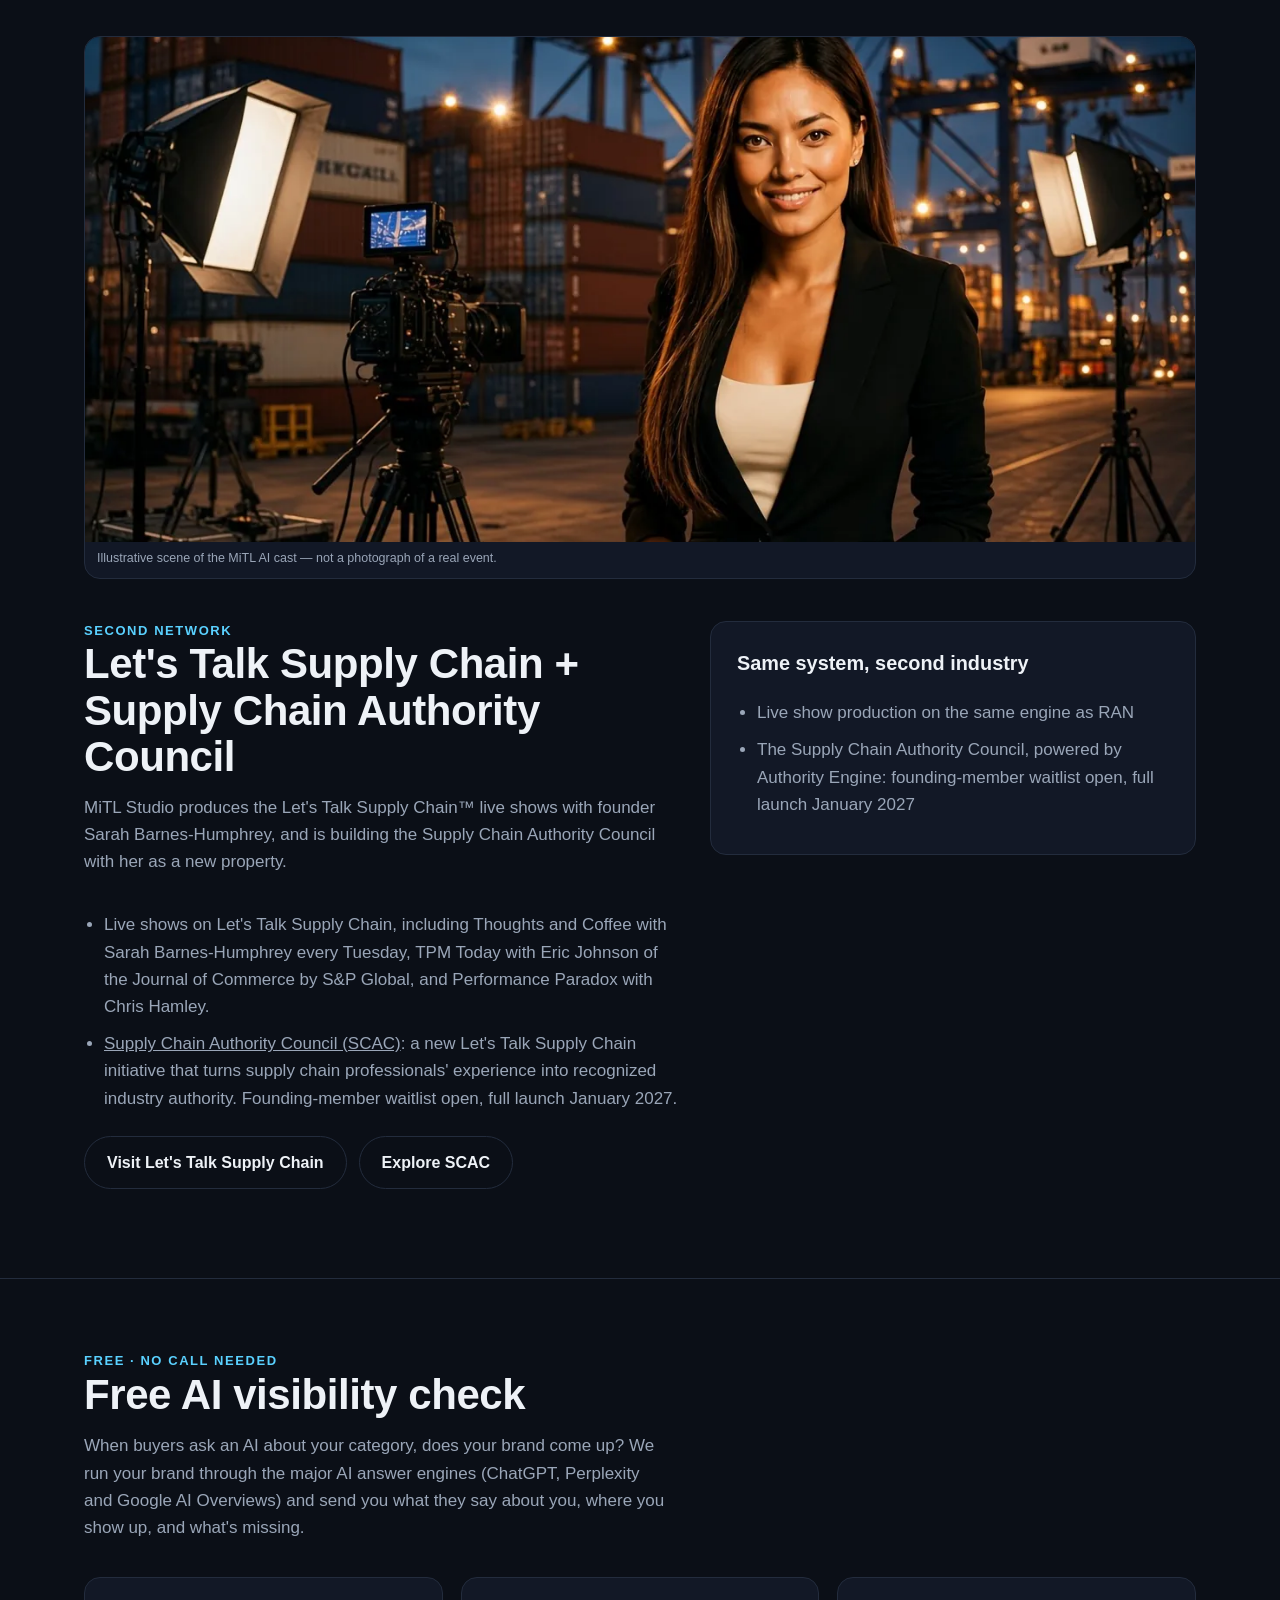
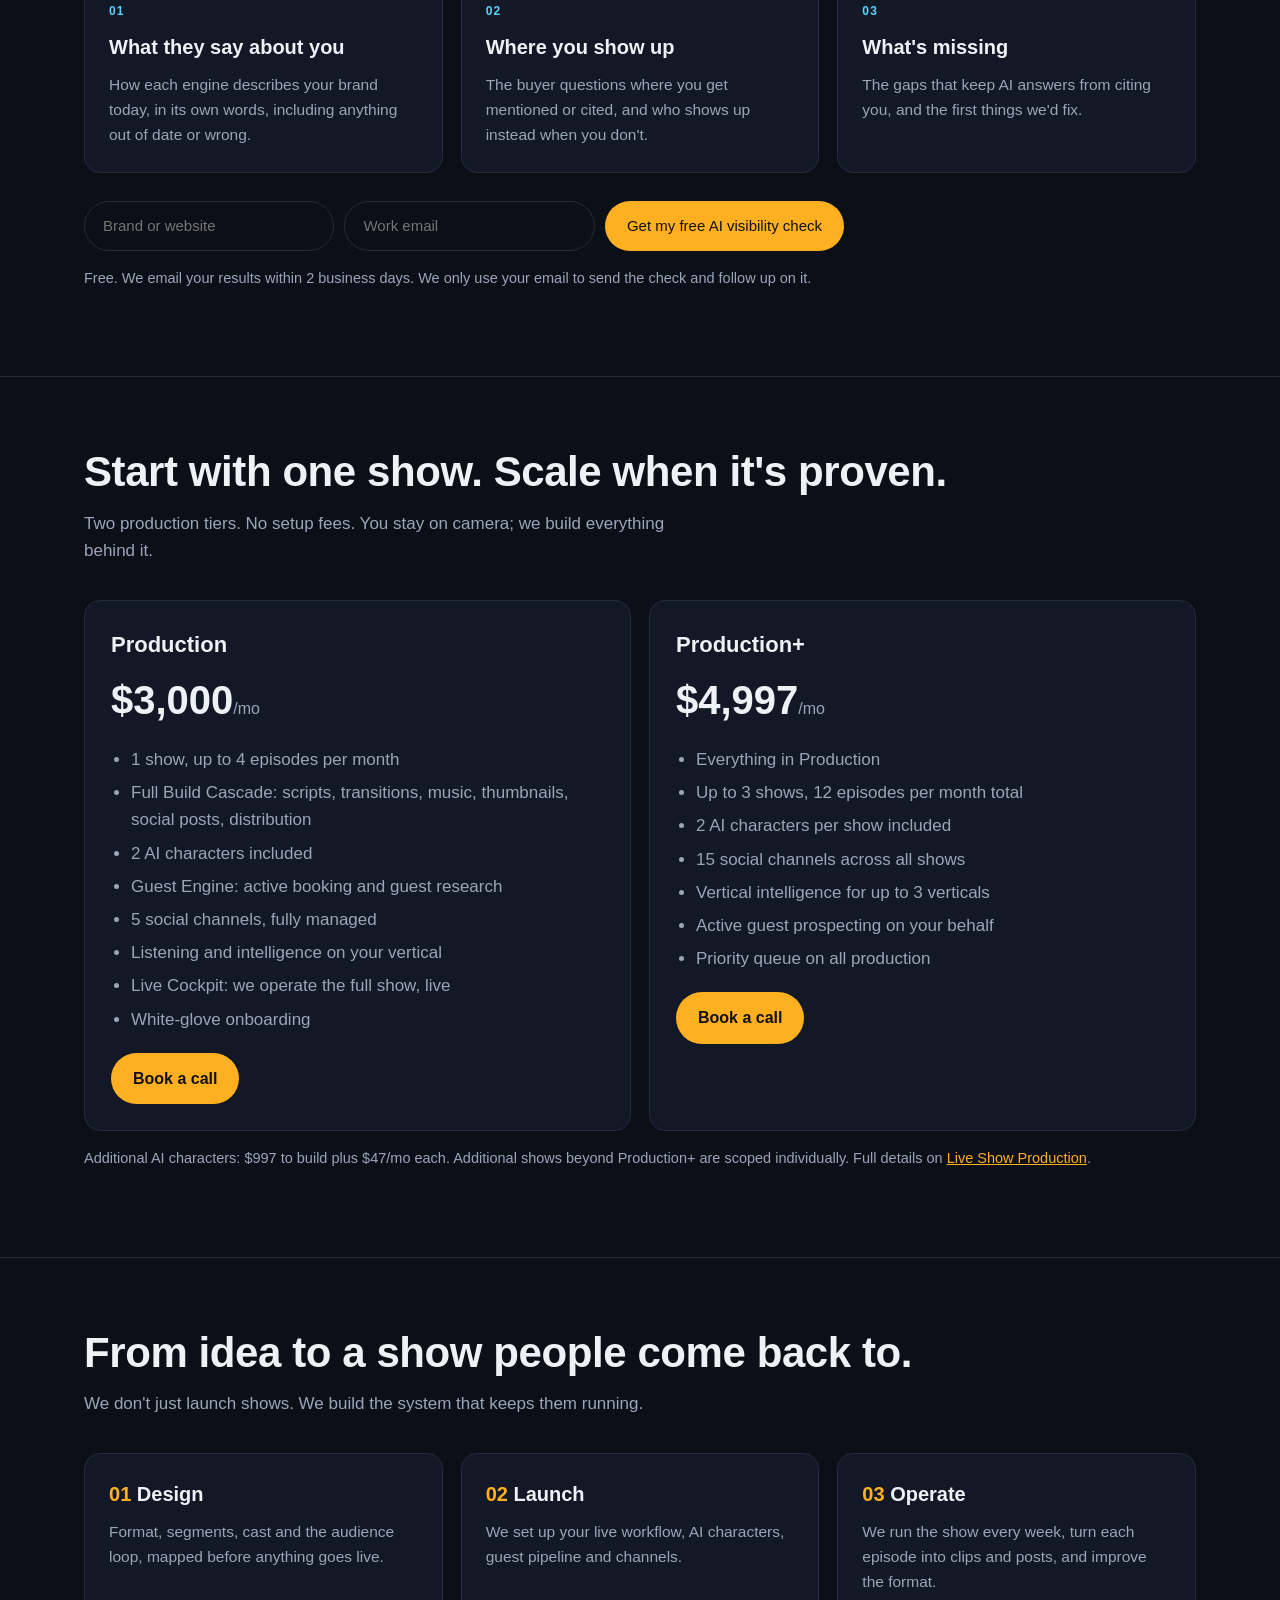
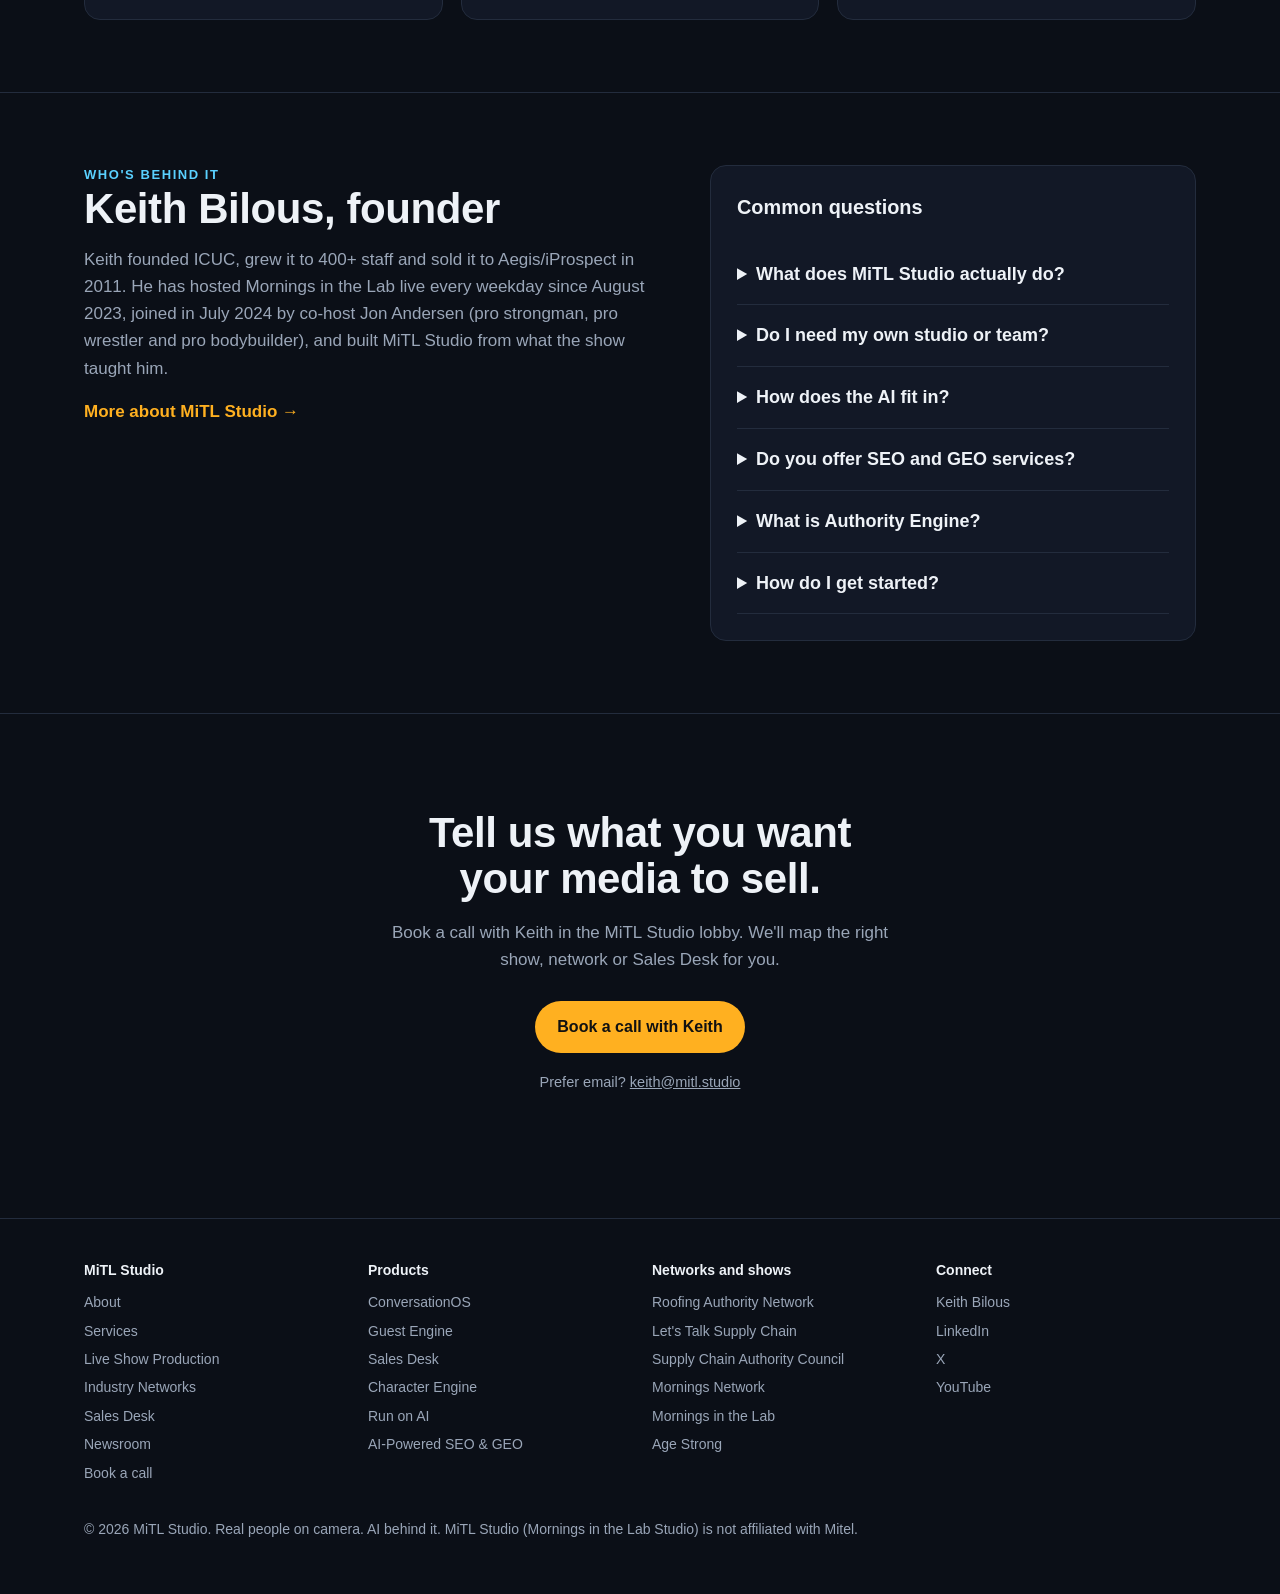
==== commit a7ab8cc6: "SEO: add alternateName 'MiTL Studio by Keith Bilous' + 'Mornings in the Lab Studio' to Organization " ====
--- a/index.html
+++ b/index.html
@@ -39,6 +39,7 @@
       "@id": "https://mitl.studio/#organization",
       "name": "MiTL Studio",
       "alternateName": [
+        "MiTL Studio by Keith Bilous",
         "Mornings in the Lab Studio",
         "MiTL"
       ],
@@ -250,7 +251,8 @@
         "https://www.youtube.com/@morningsinthelab",
         "https://www.instagram.com/keithbilous",
         "https://www.threads.com/@keithbilous",
-        "https://keithbilous.substack.com"
+        "https://keithbilous.substack.com",
+        "https://keithbilous.com"
       ],
       "knows": {
         "@id": "https://mitl.studio/#jon-andersen"
@@ -261,6 +263,10 @@
       "@id": "https://mitl.studio/#website",
       "url": "https://mitl.studio/",
       "name": "MiTL Studio",
+      "alternateName": [
+        "MiTL Studio by Keith Bilous",
+        "Mornings in the Lab Studio"
+      ],
       "publisher": {
         "@id": "https://mitl.studio/#organization"
       },
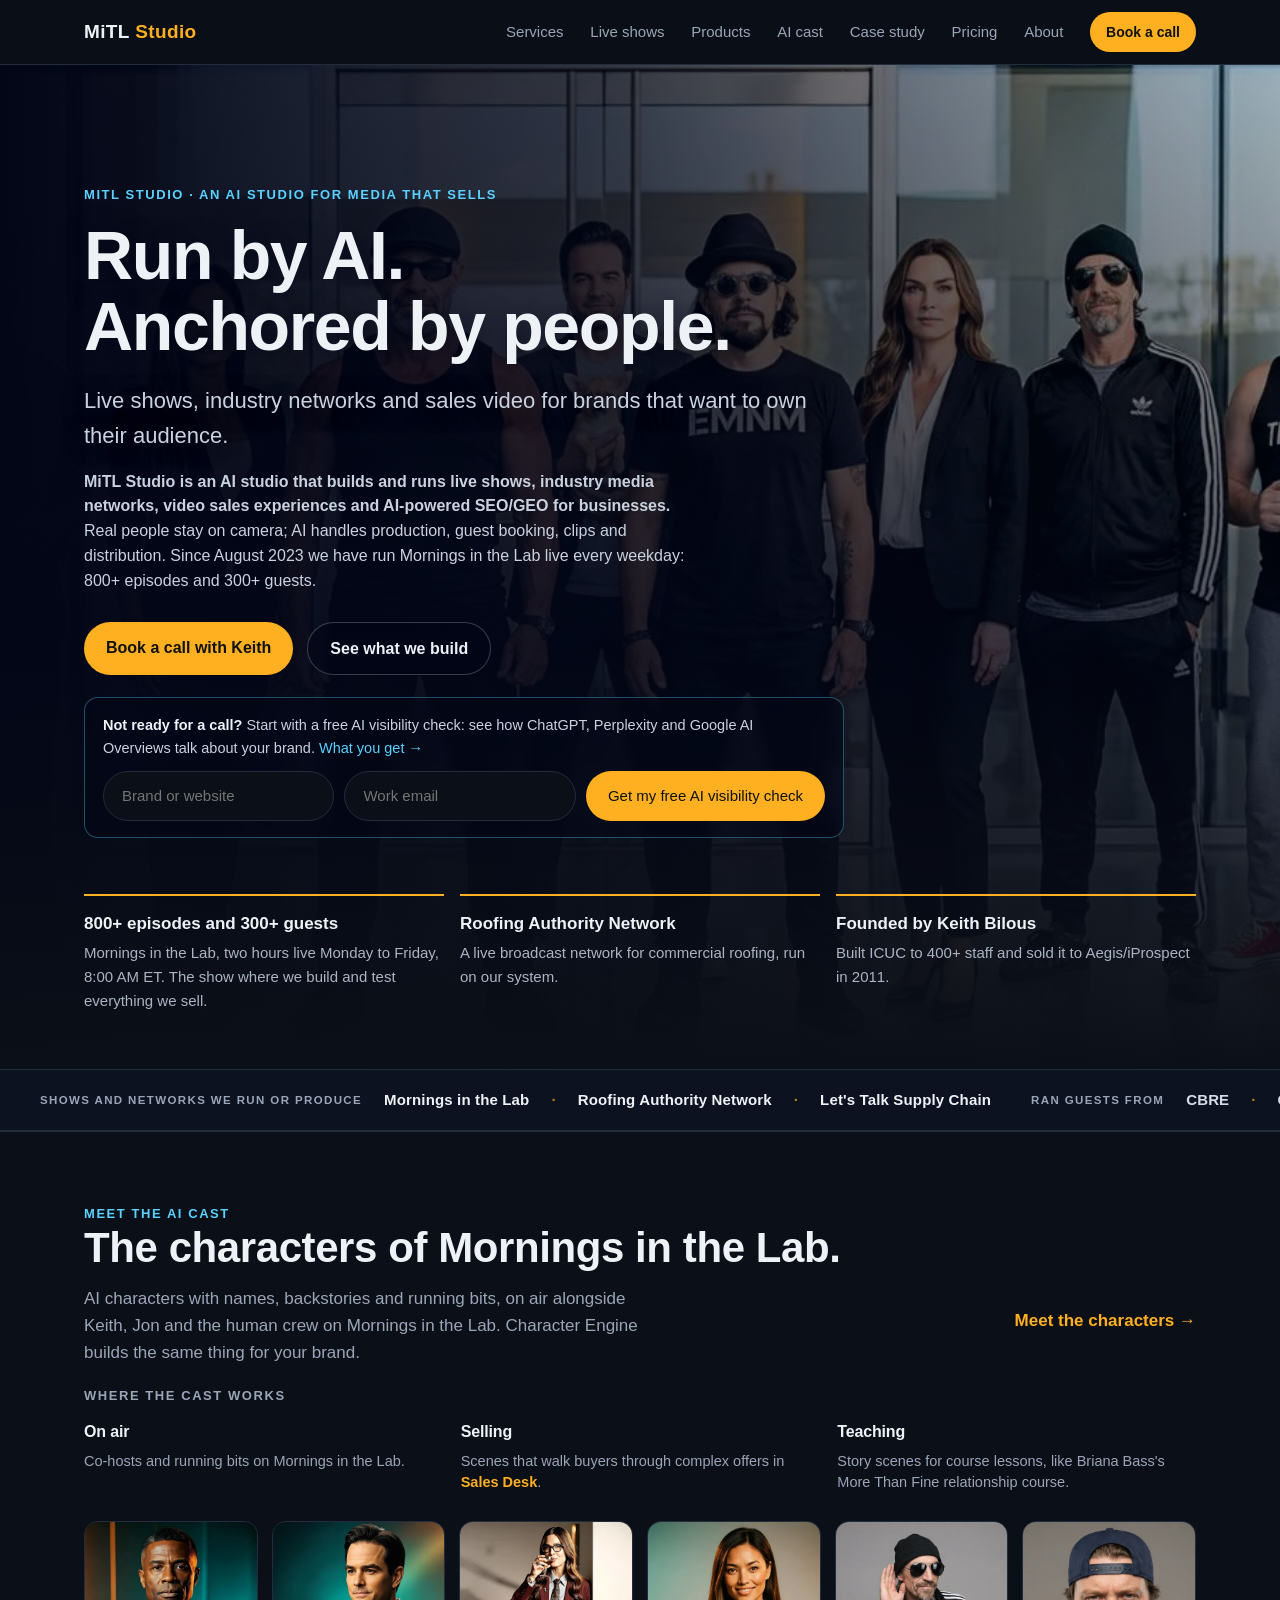
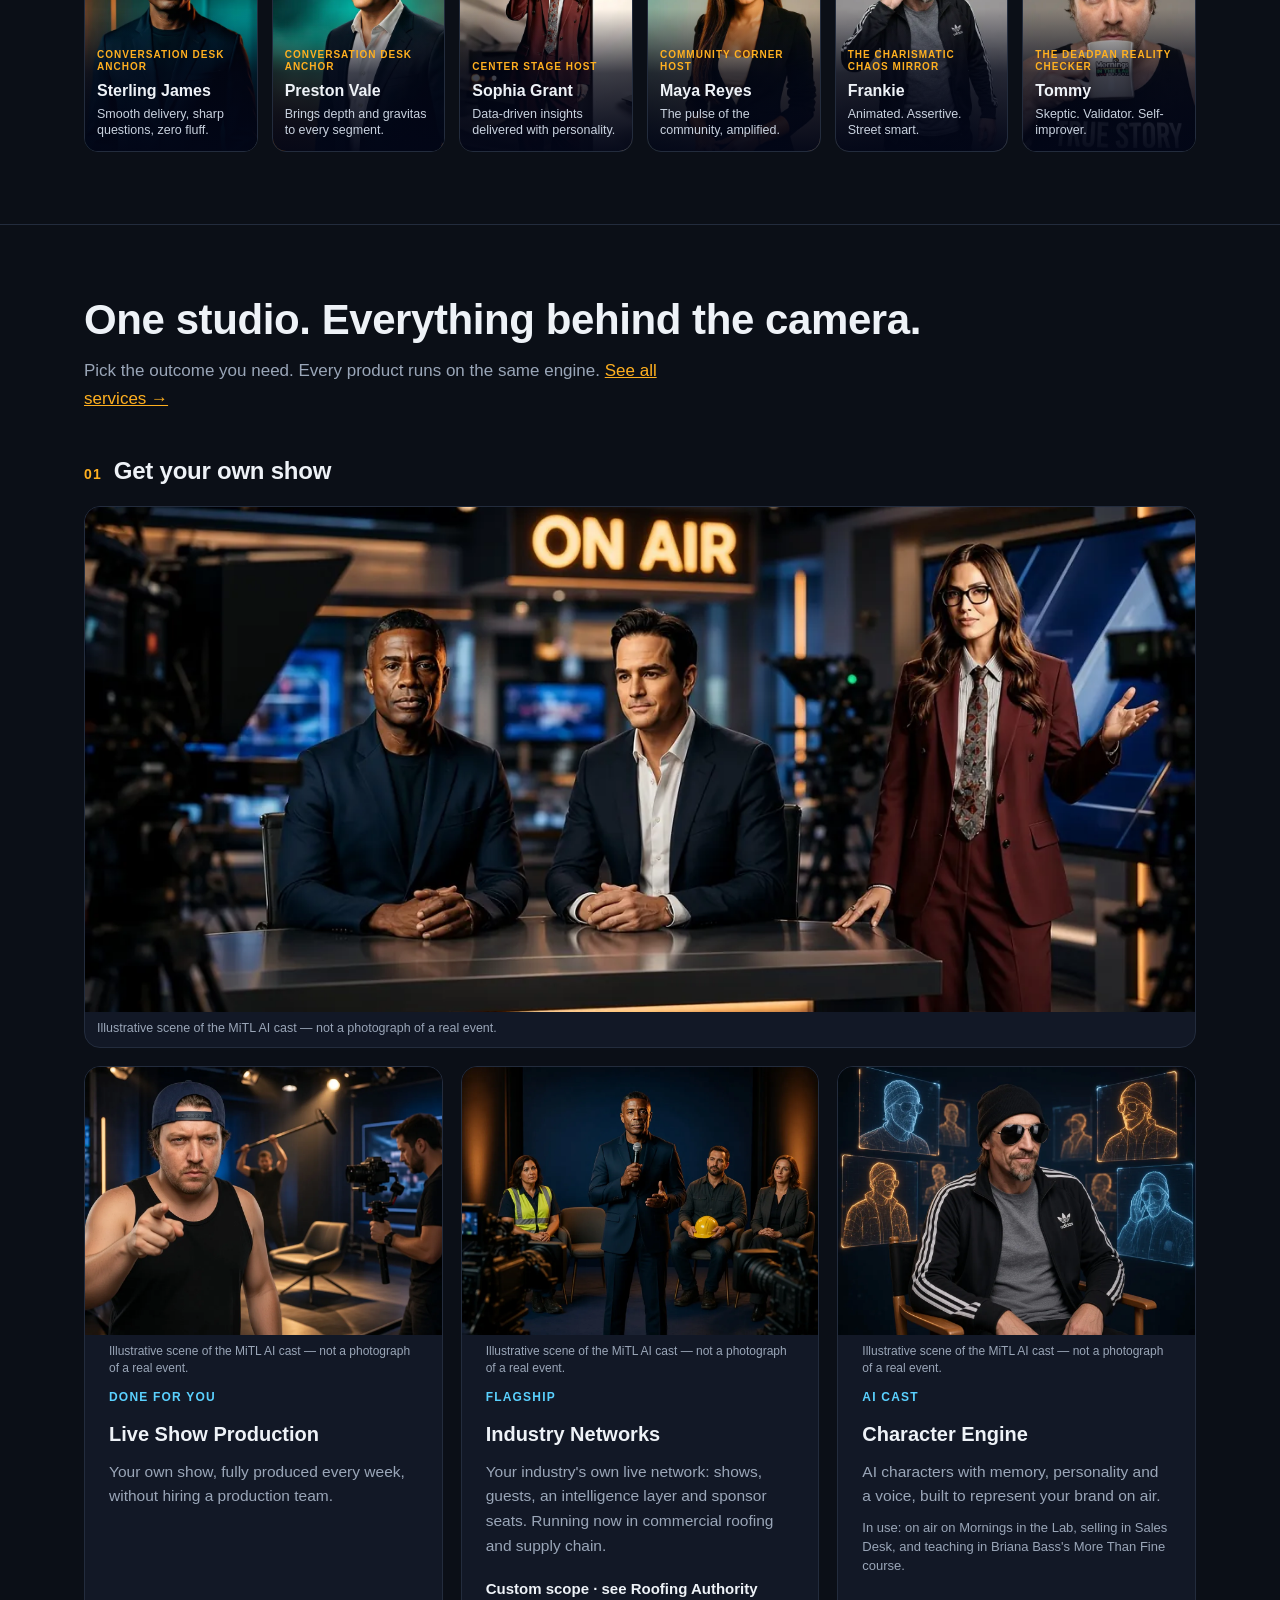
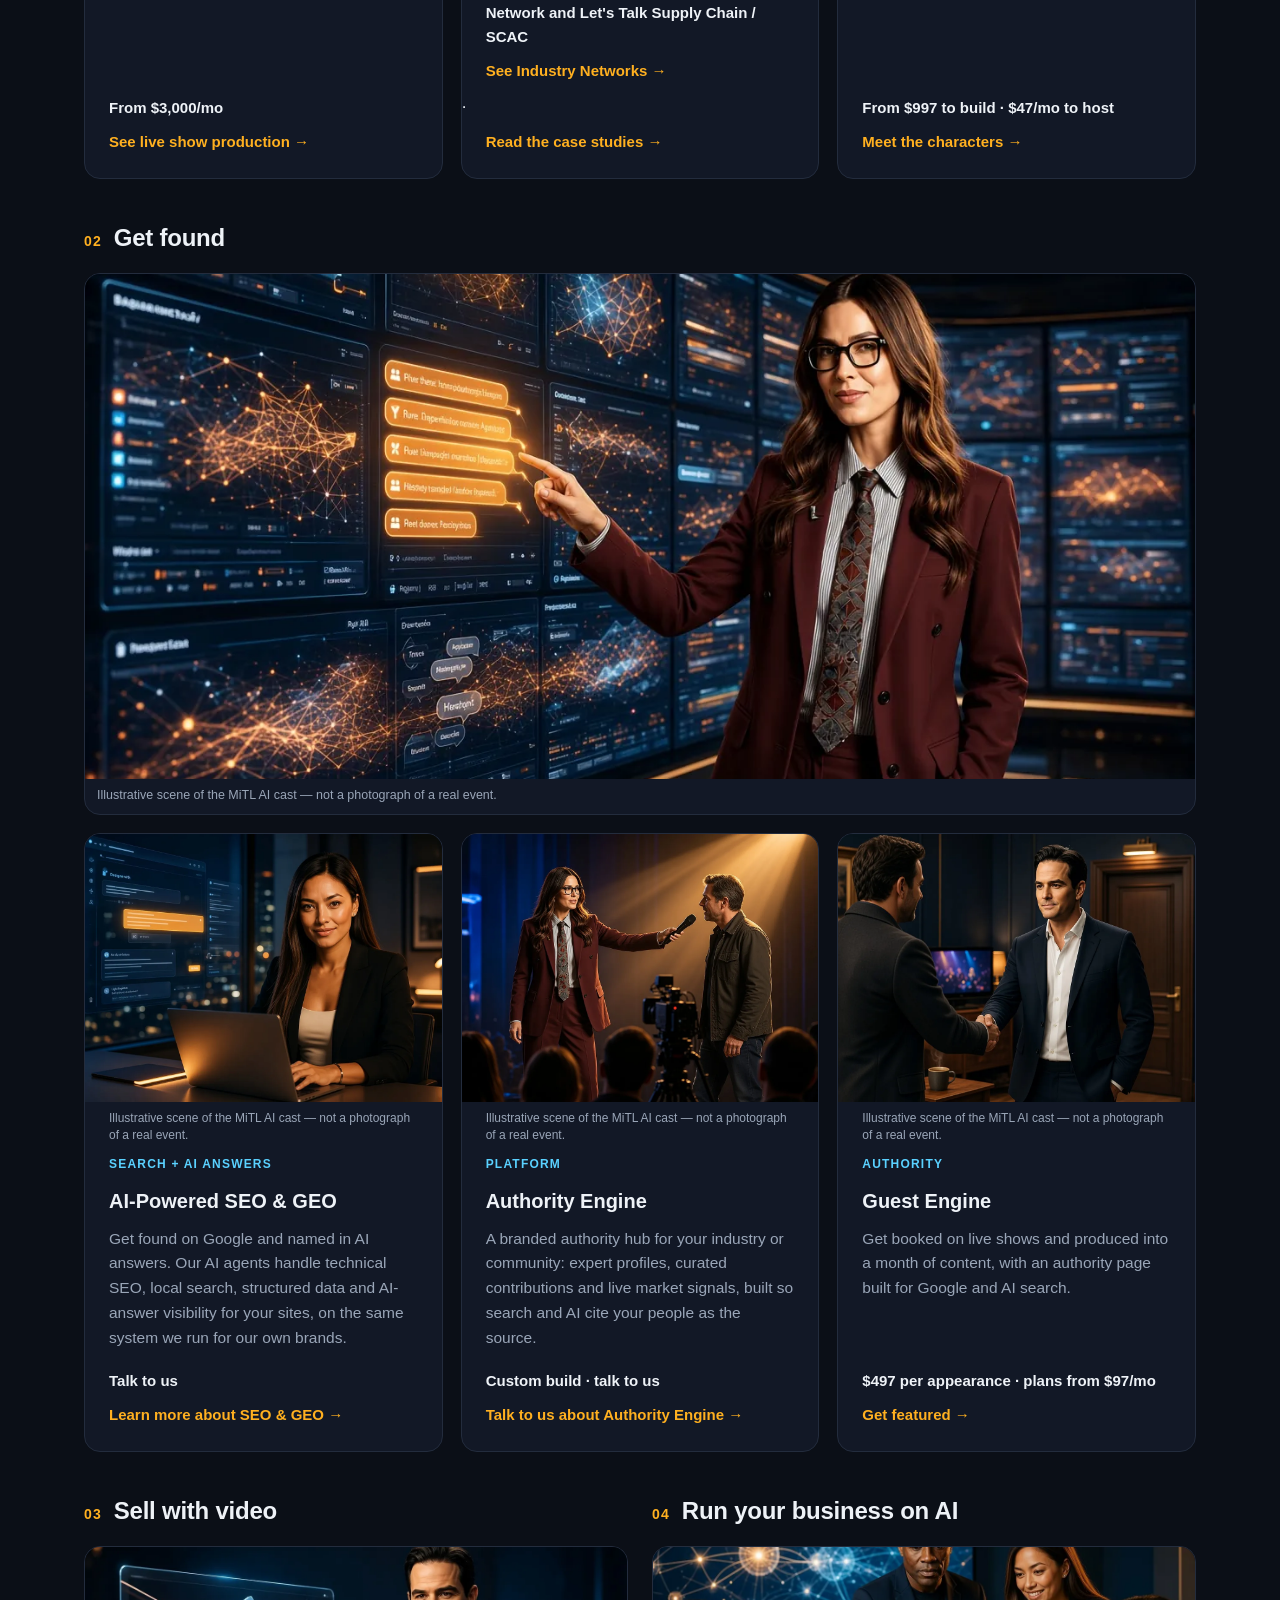
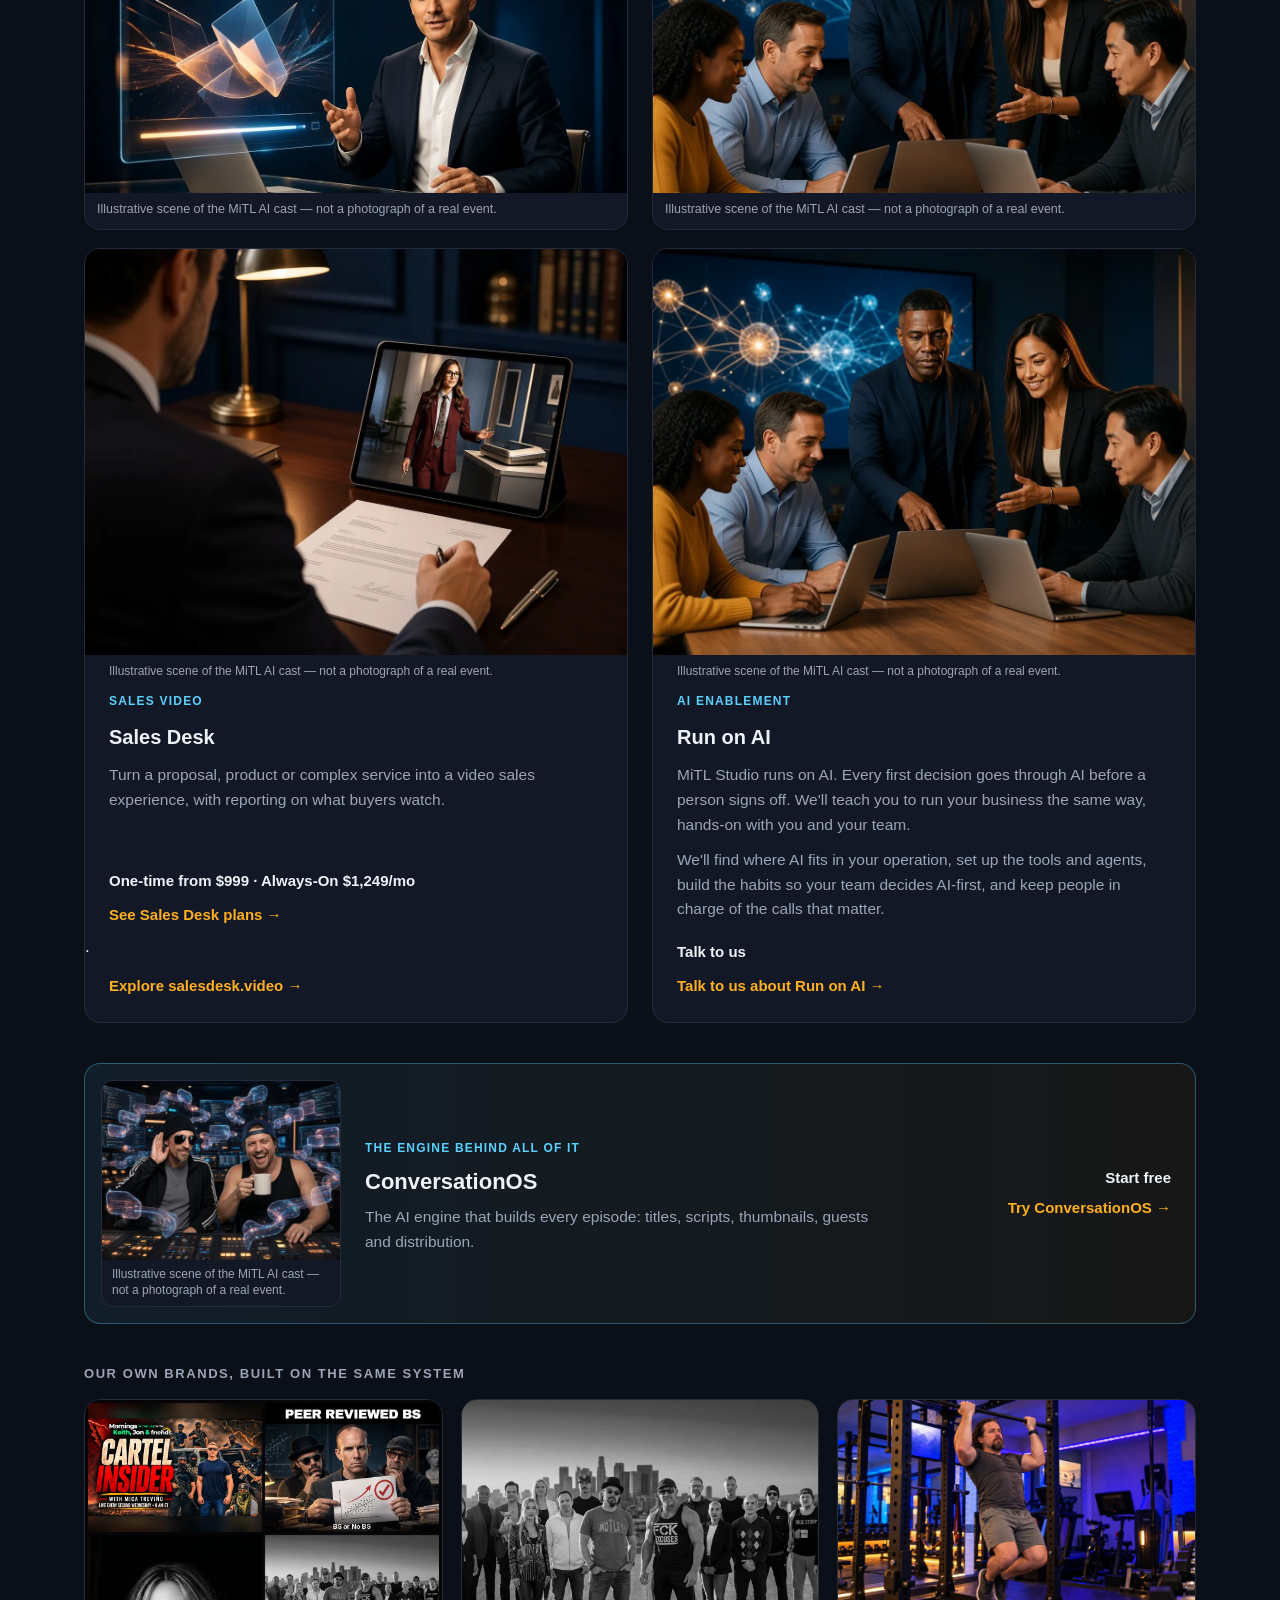
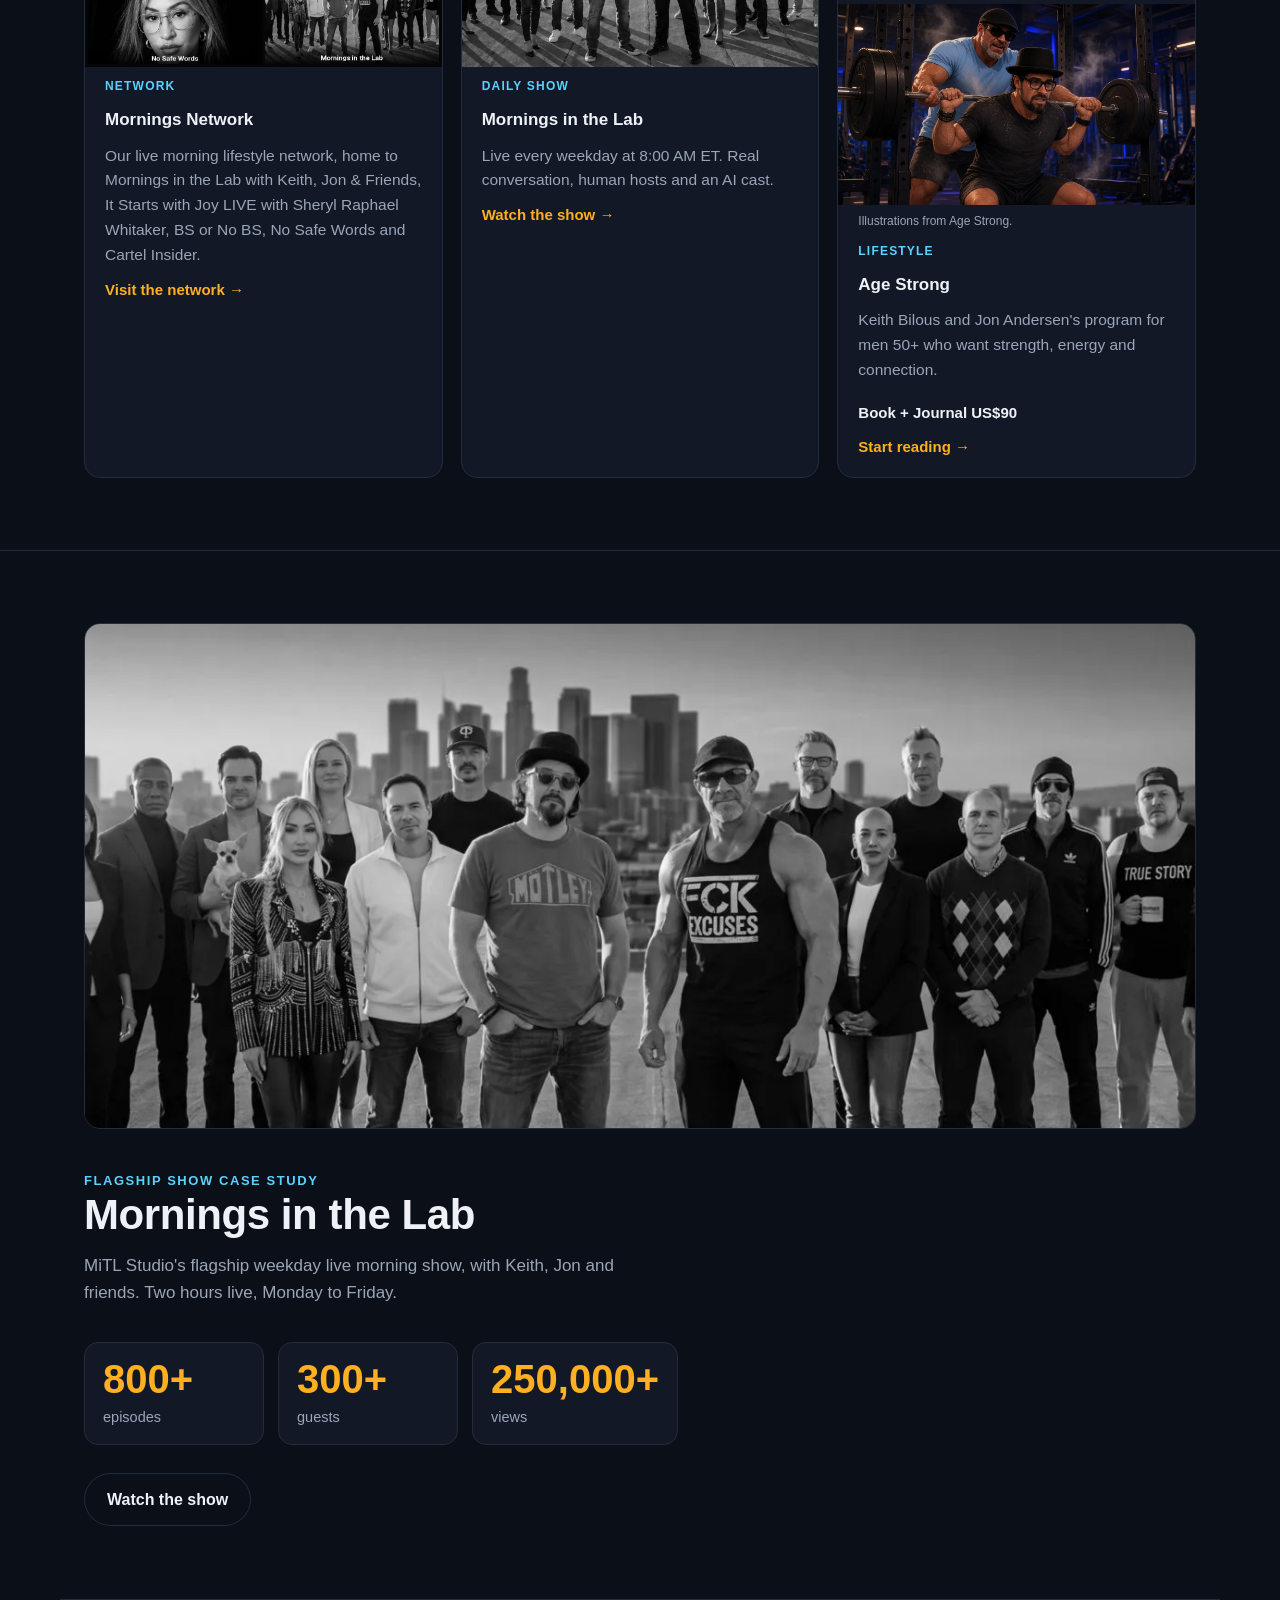
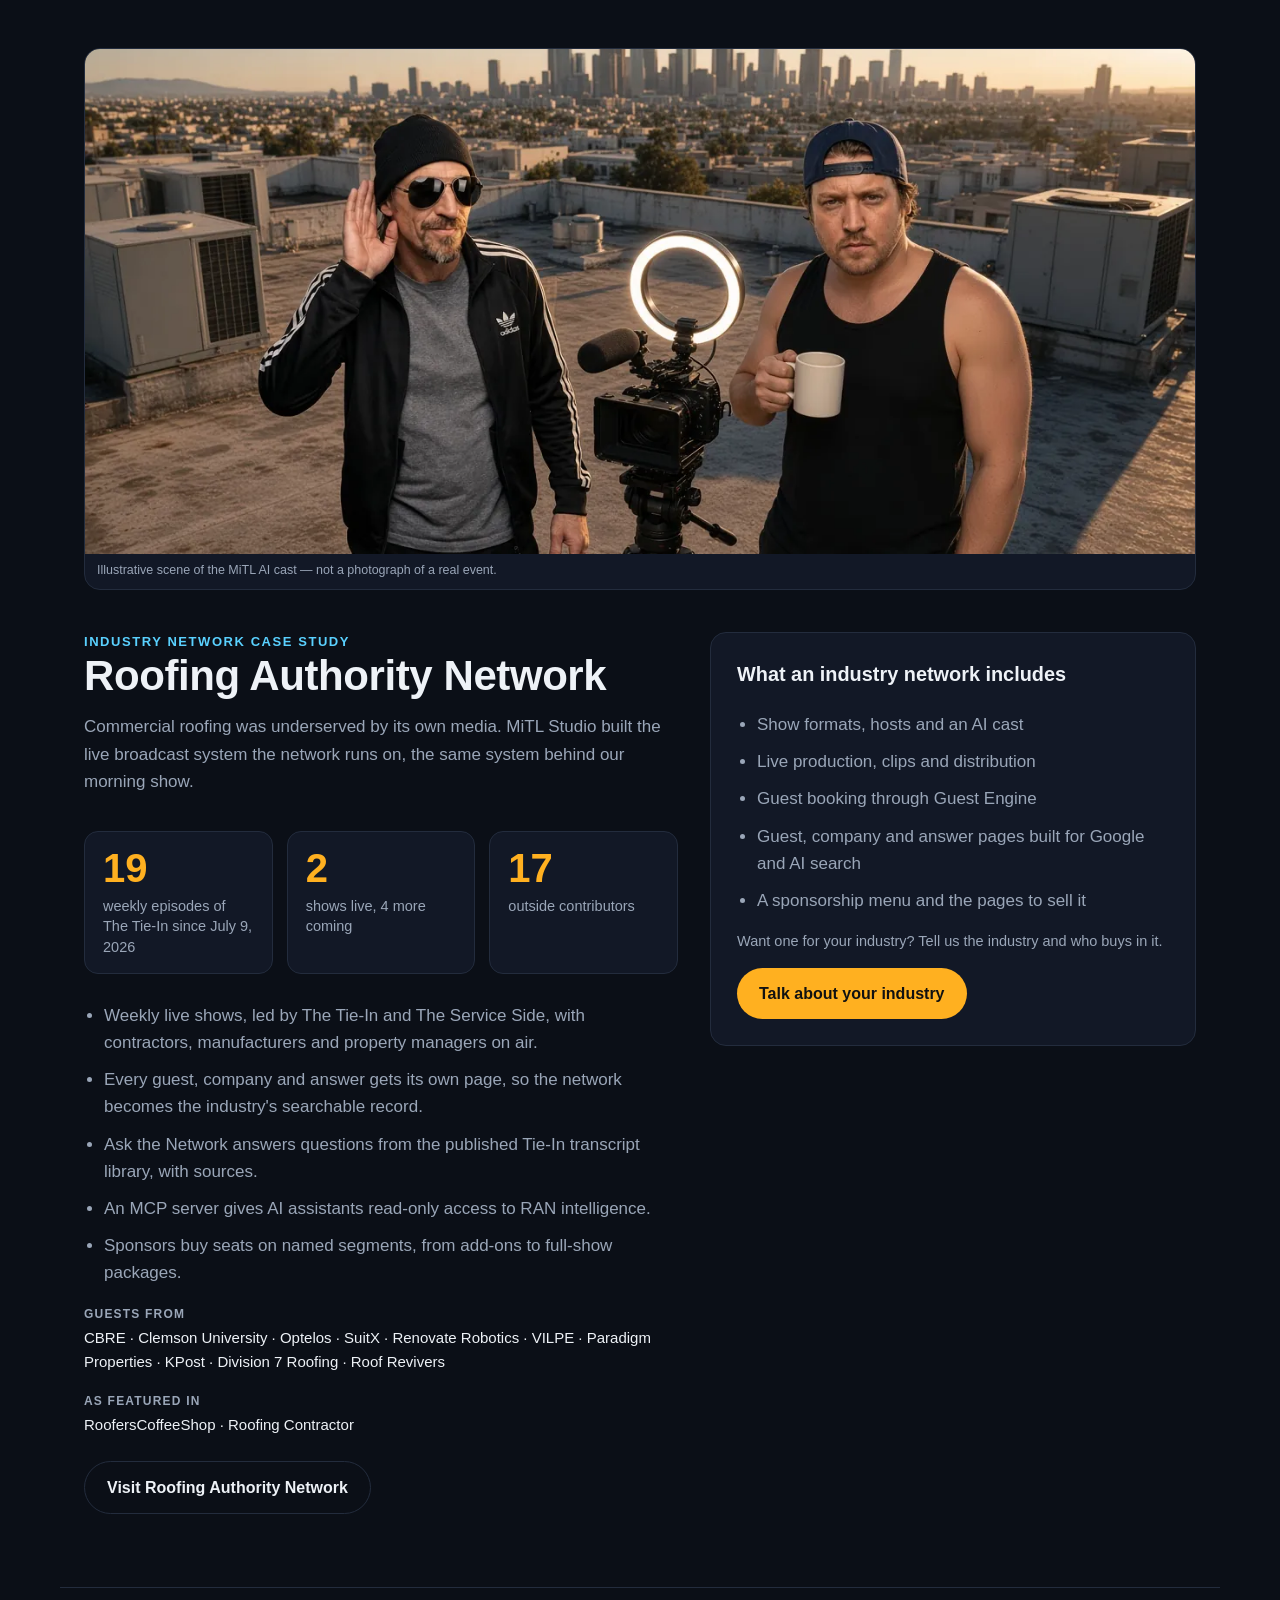
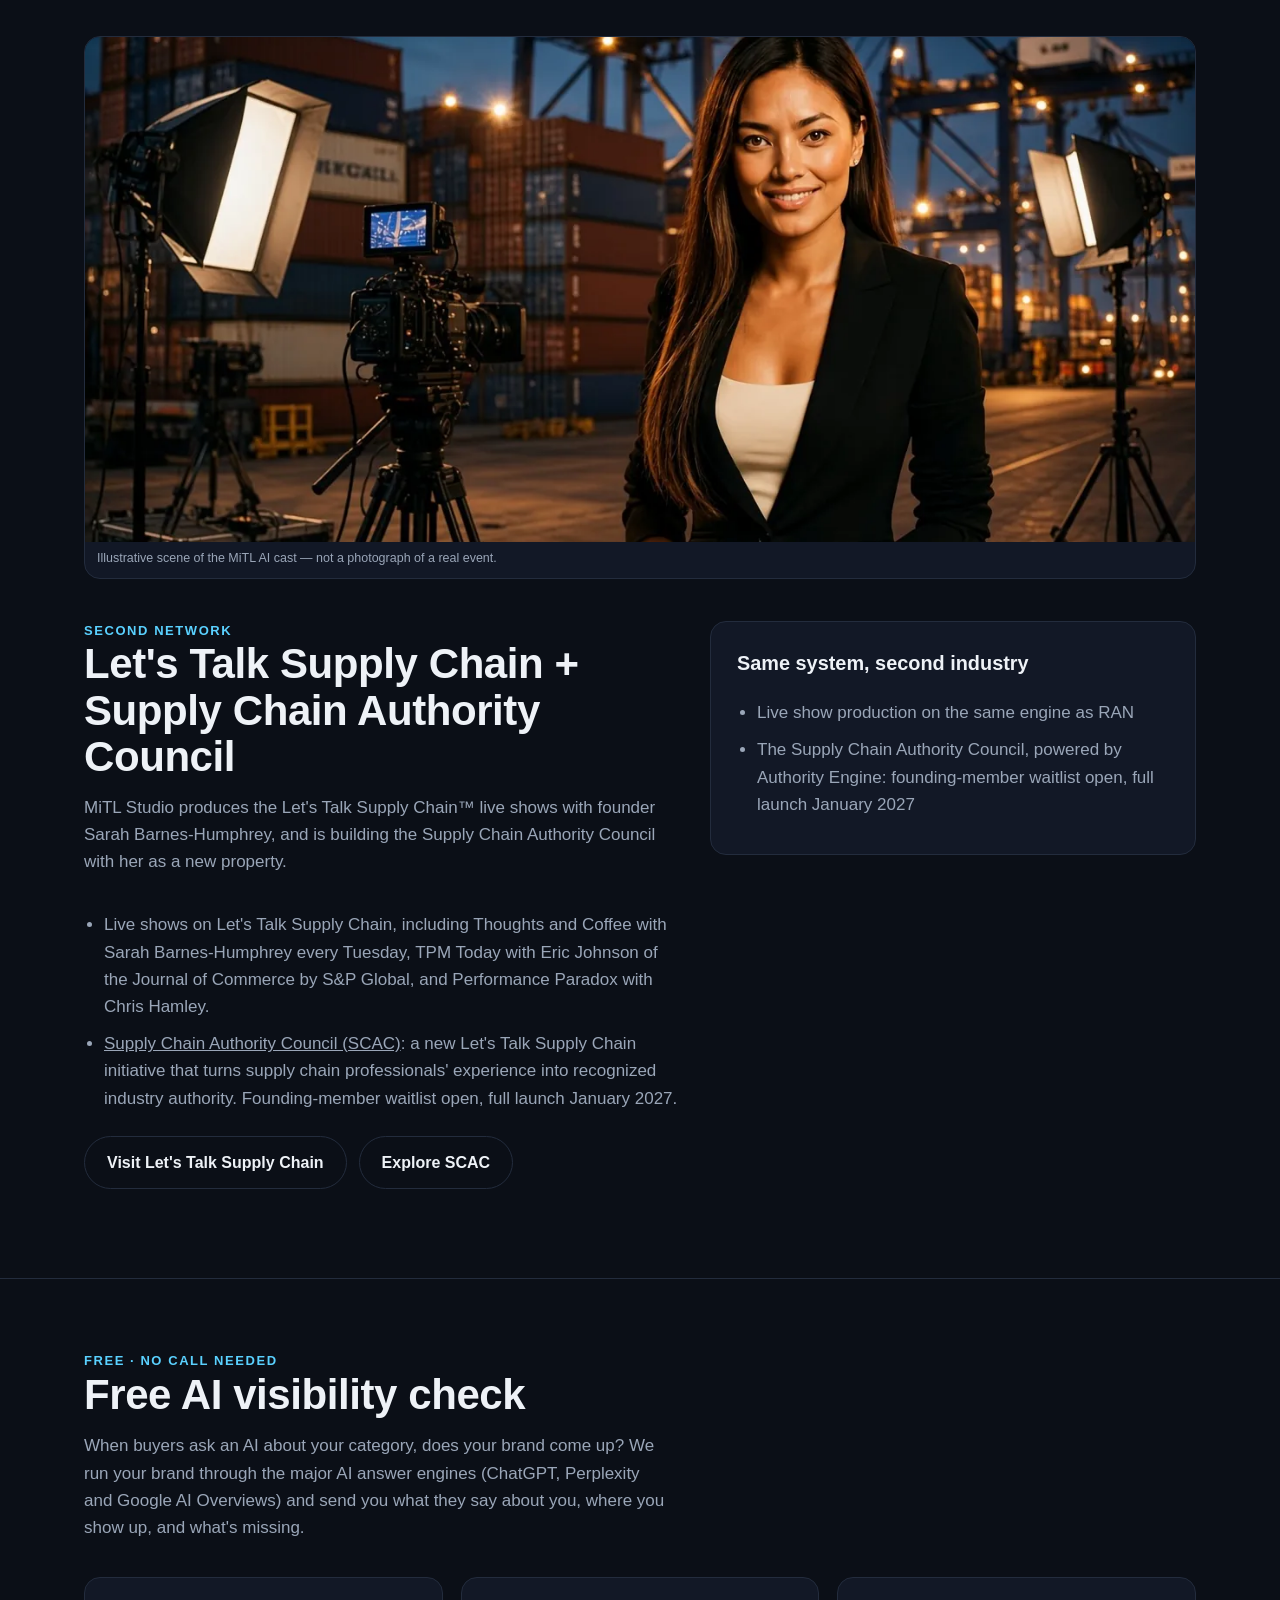
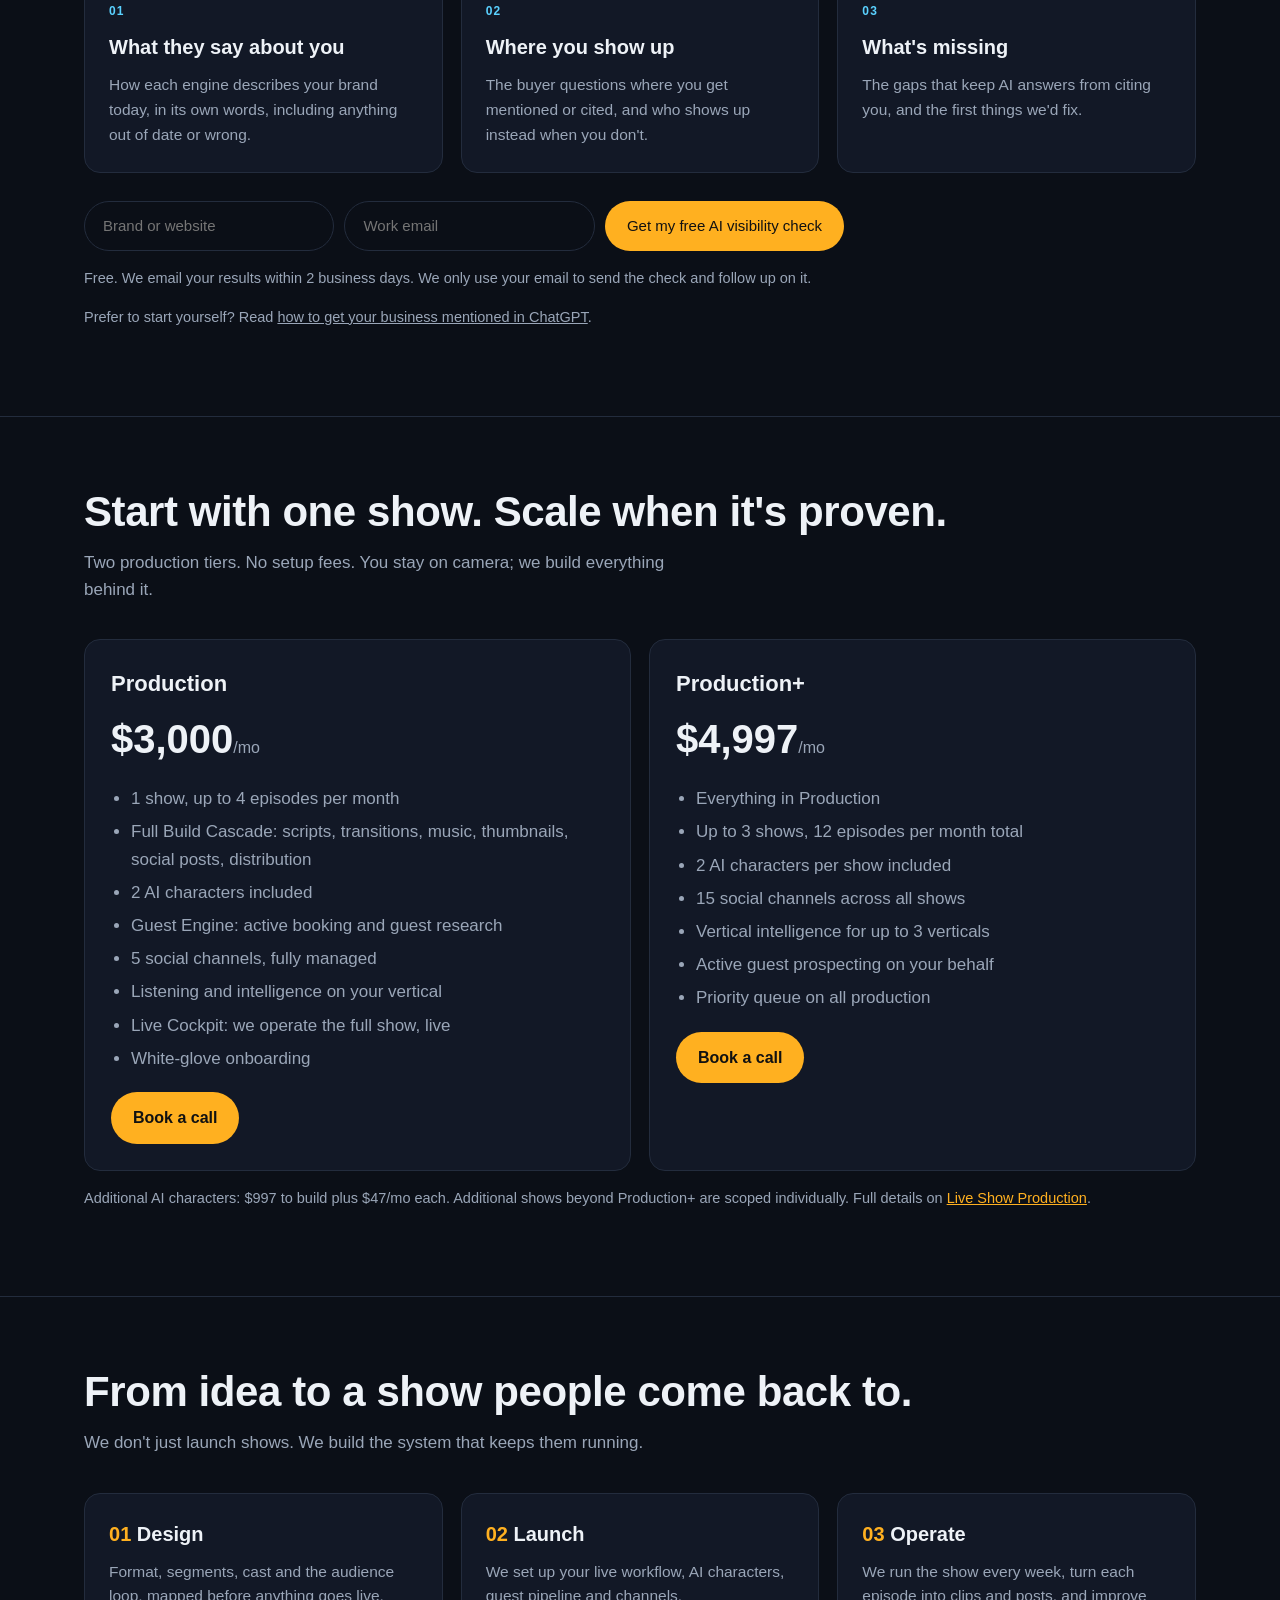
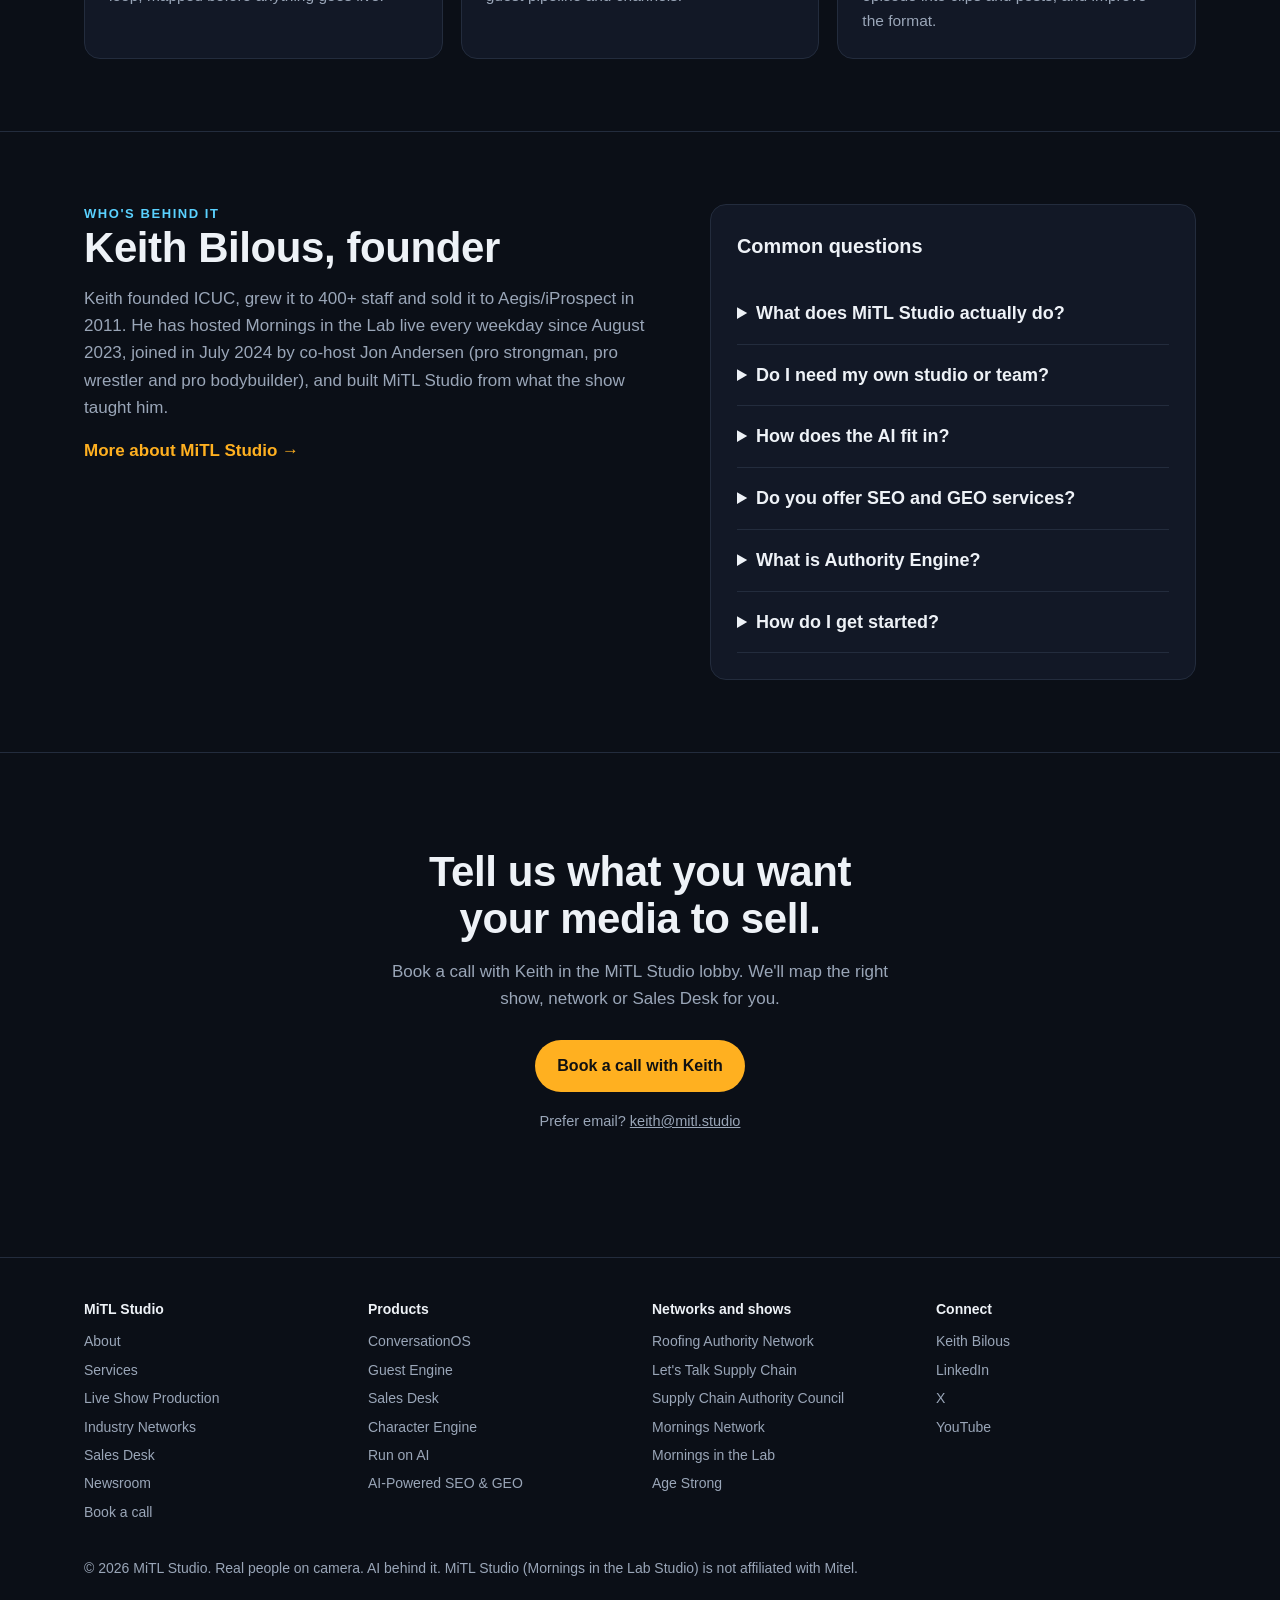
==== commit d4626523: "SEO/GEO: /services/ai-seo-geo answer block 'How do you get your business mentioned in ChatGPT?' (#ch" ====
--- a/index.html
+++ b/index.html
@@ -1028,6 +1028,7 @@
         <p class="aic-status" role="status" aria-live="polite"></p>
       </form>
       <p class="note">Free. We email your results within 2 business days. We only use your email to send the check and follow up on it.</p>
+      <p class="note">Prefer to start yourself? Read <a href="/services/ai-seo-geo#chatgpt">how to get your business mentioned in ChatGPT</a>.</p>
     </div>
   </div>
 </section>
